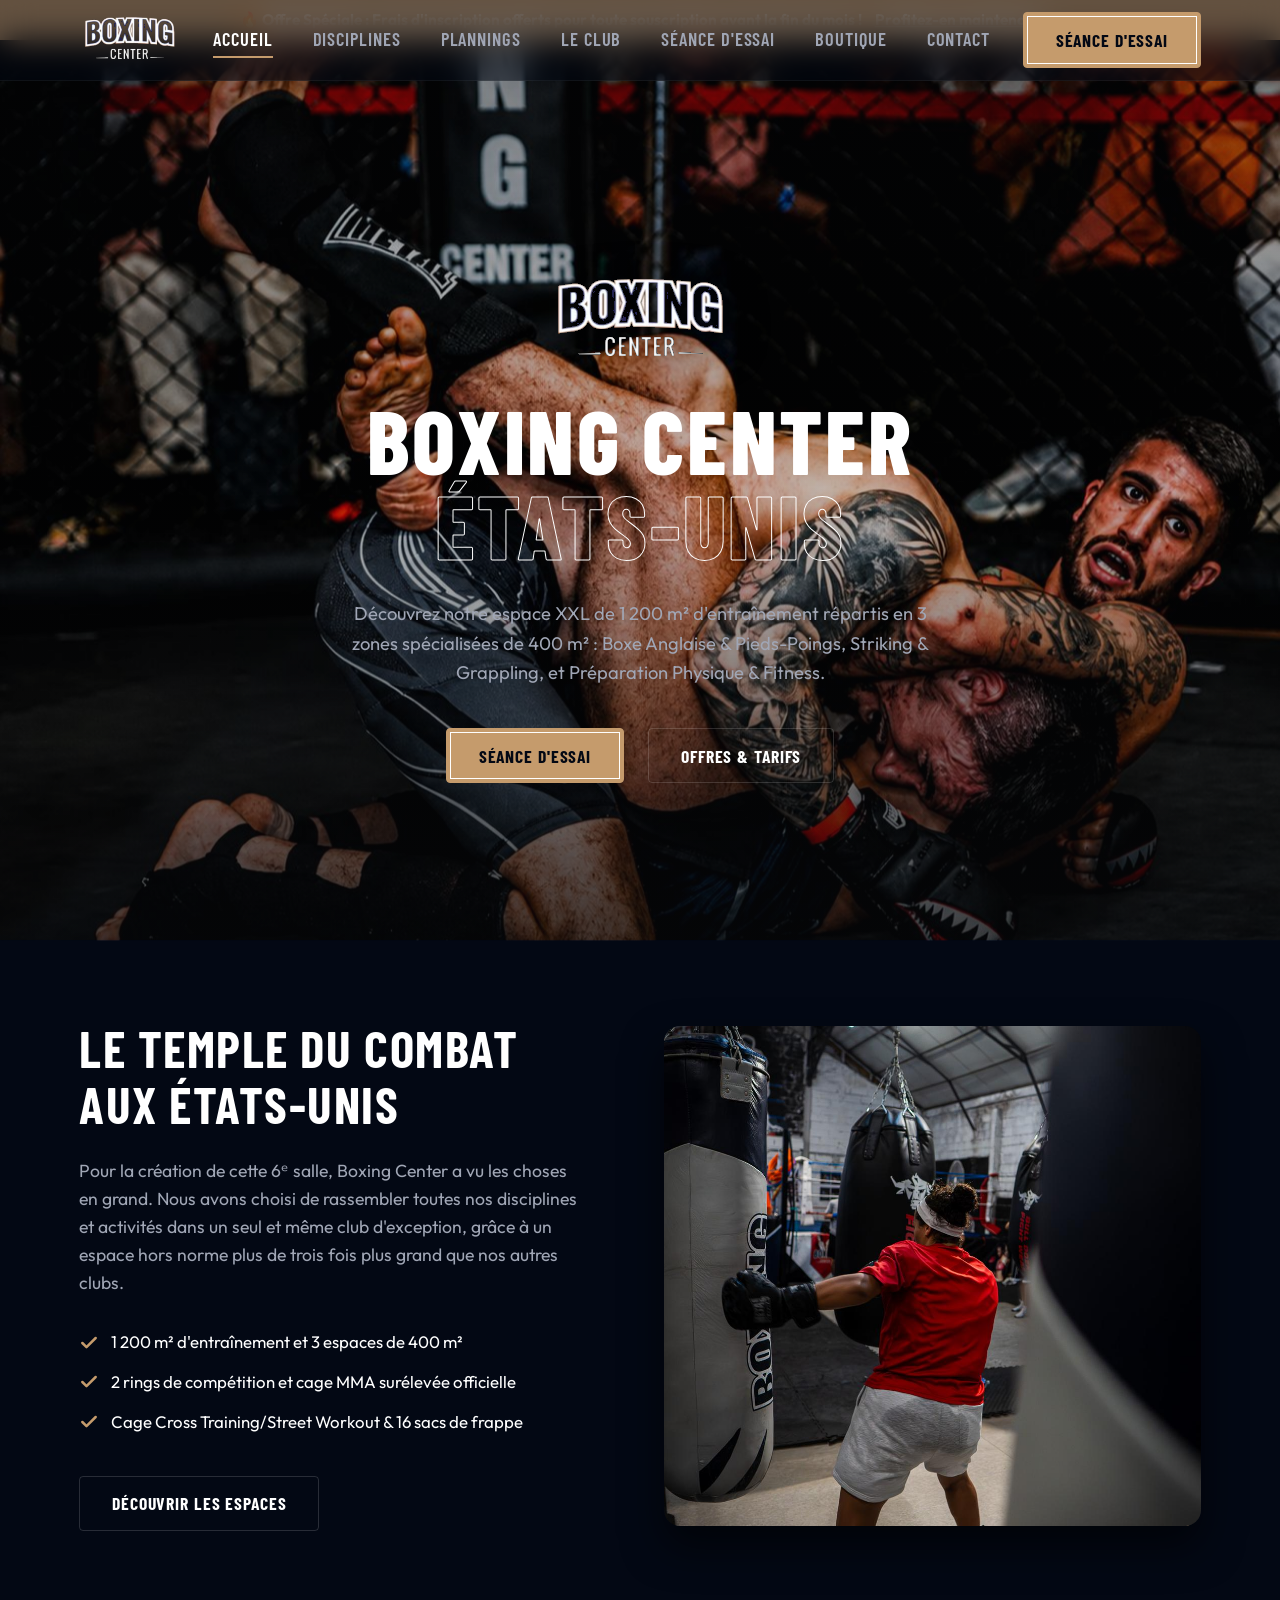
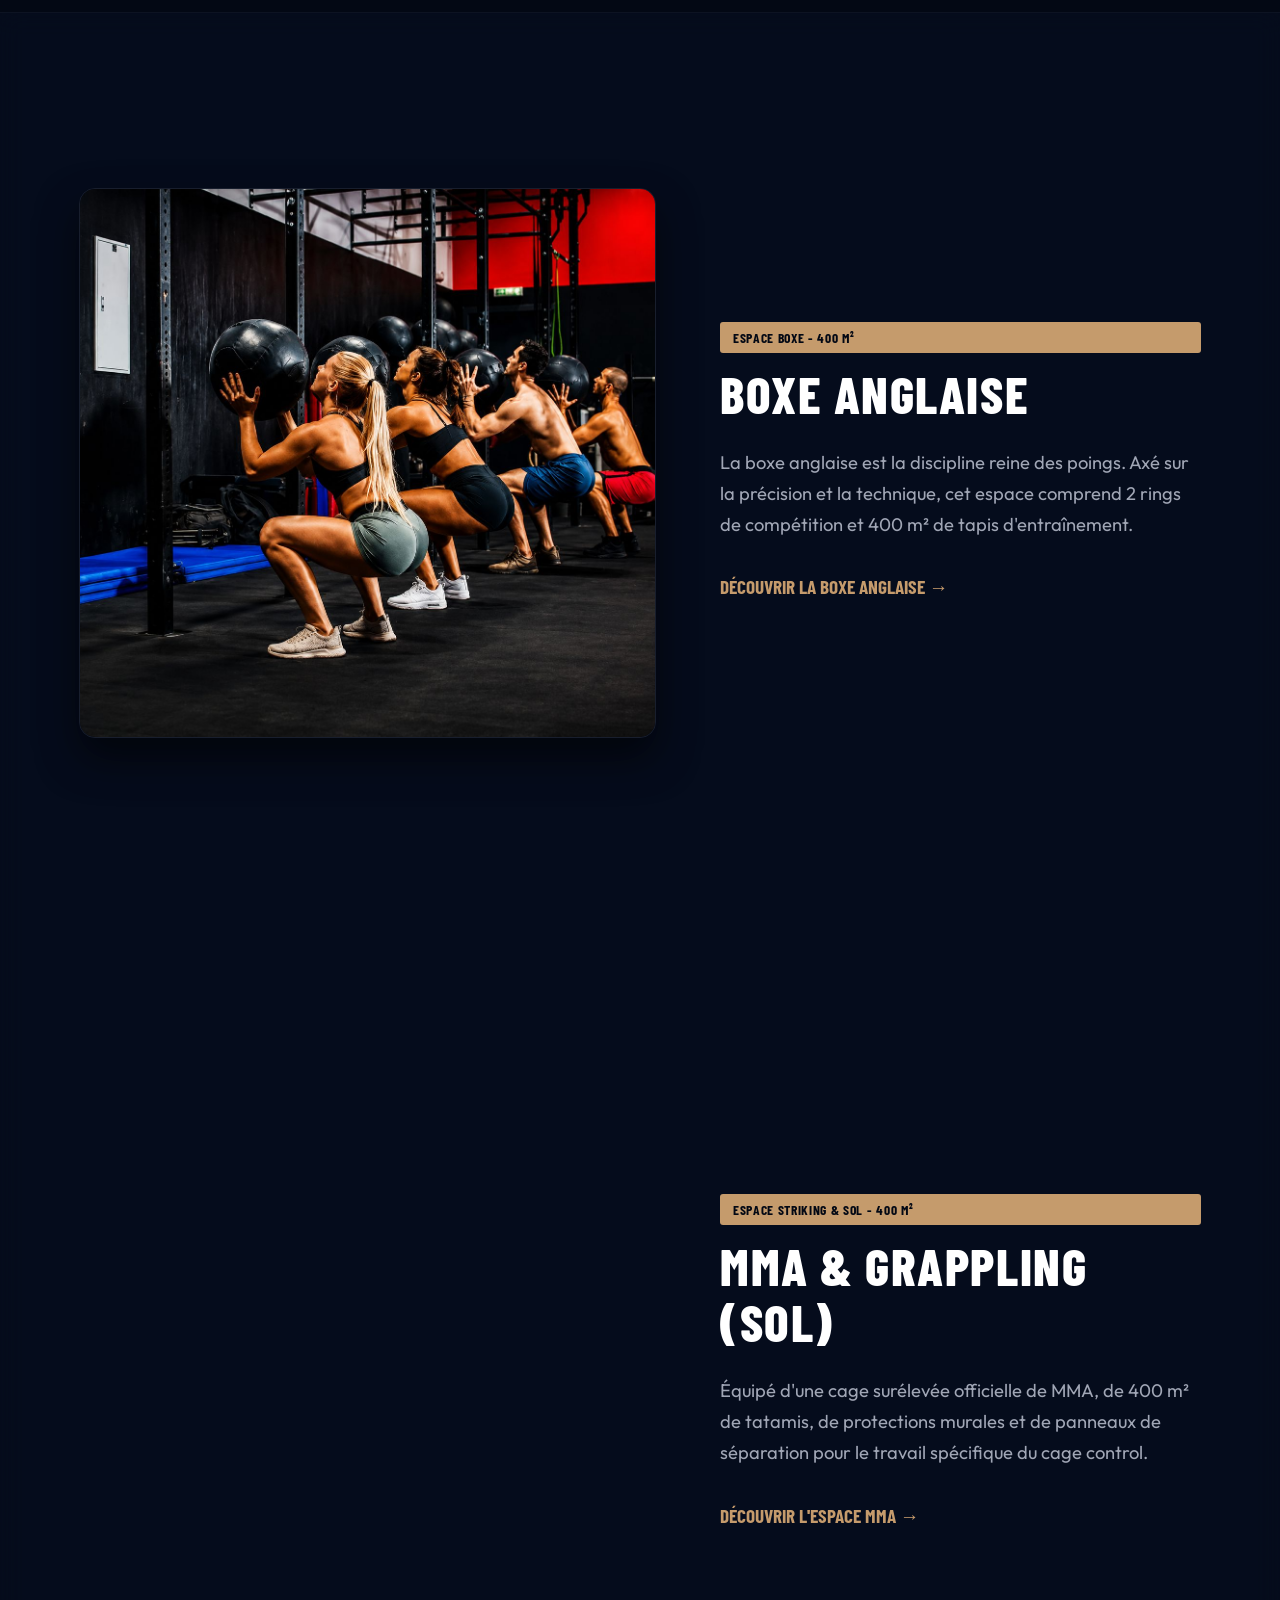
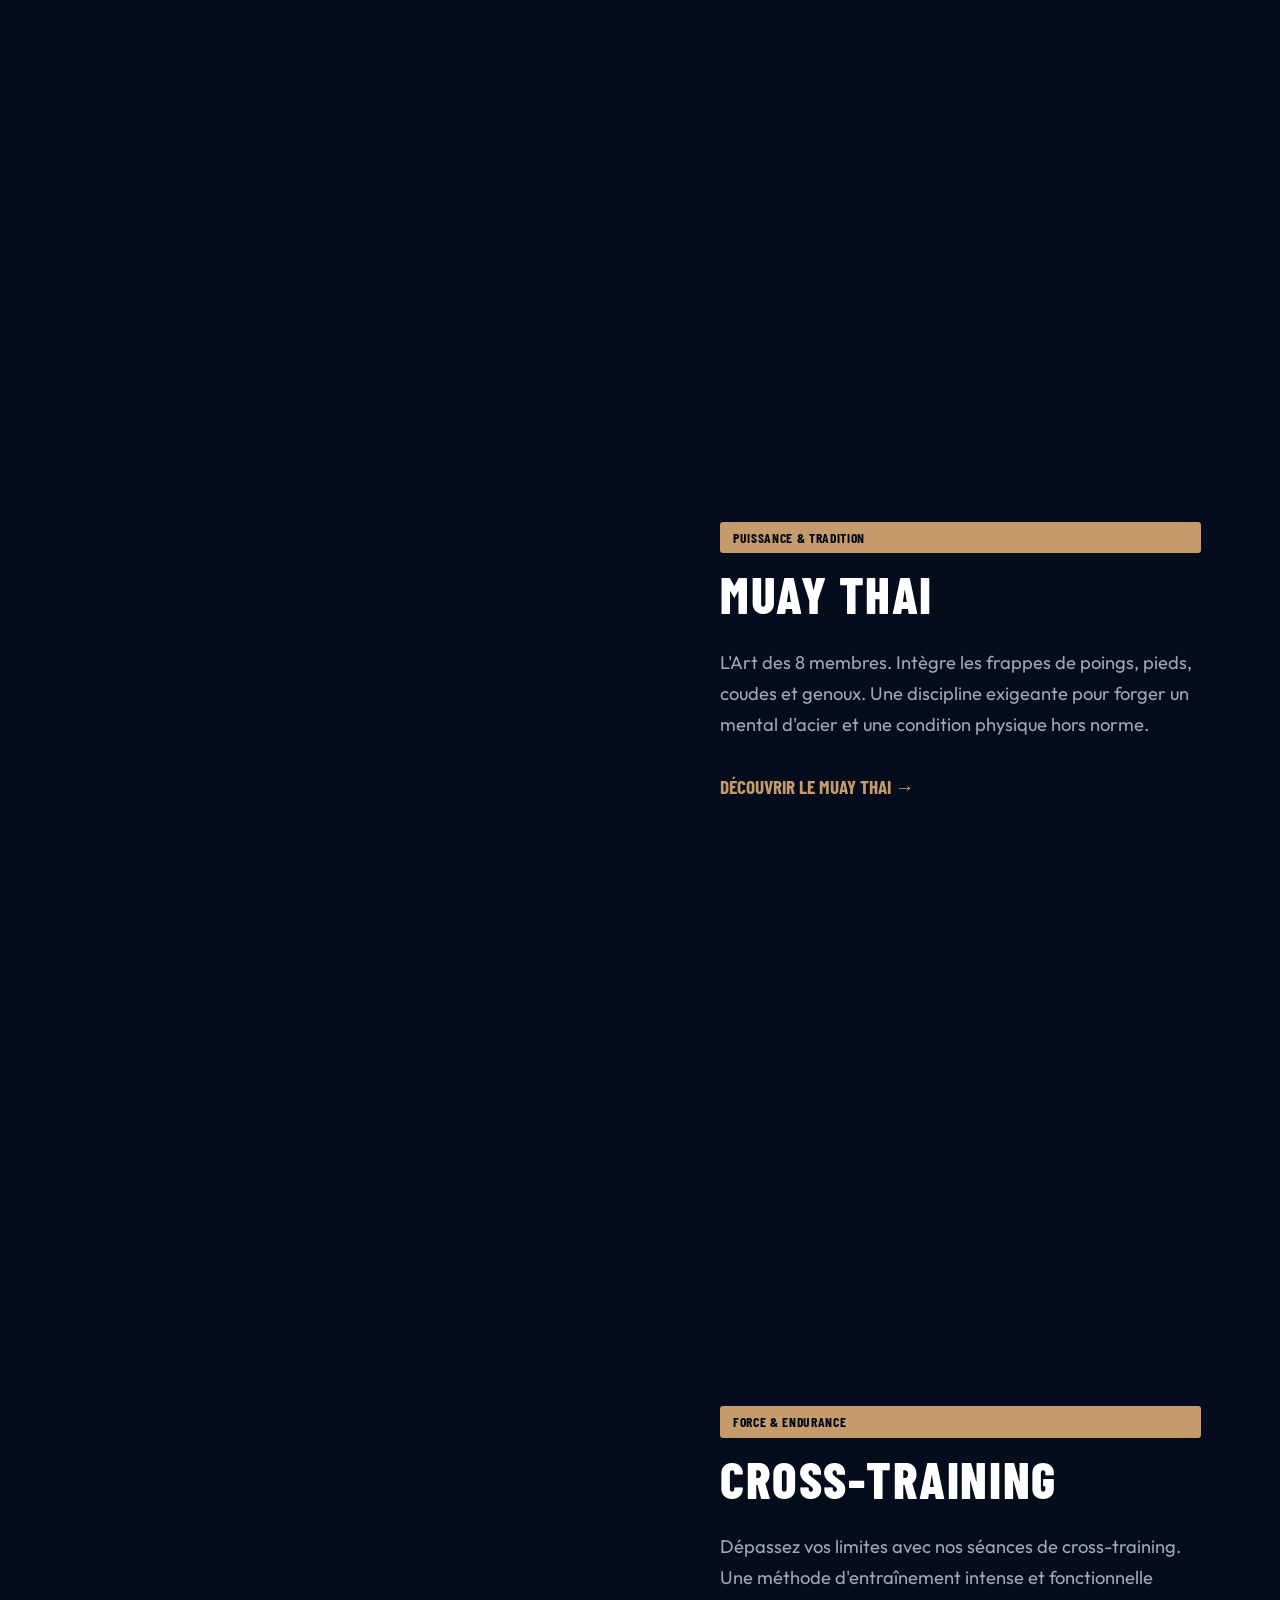
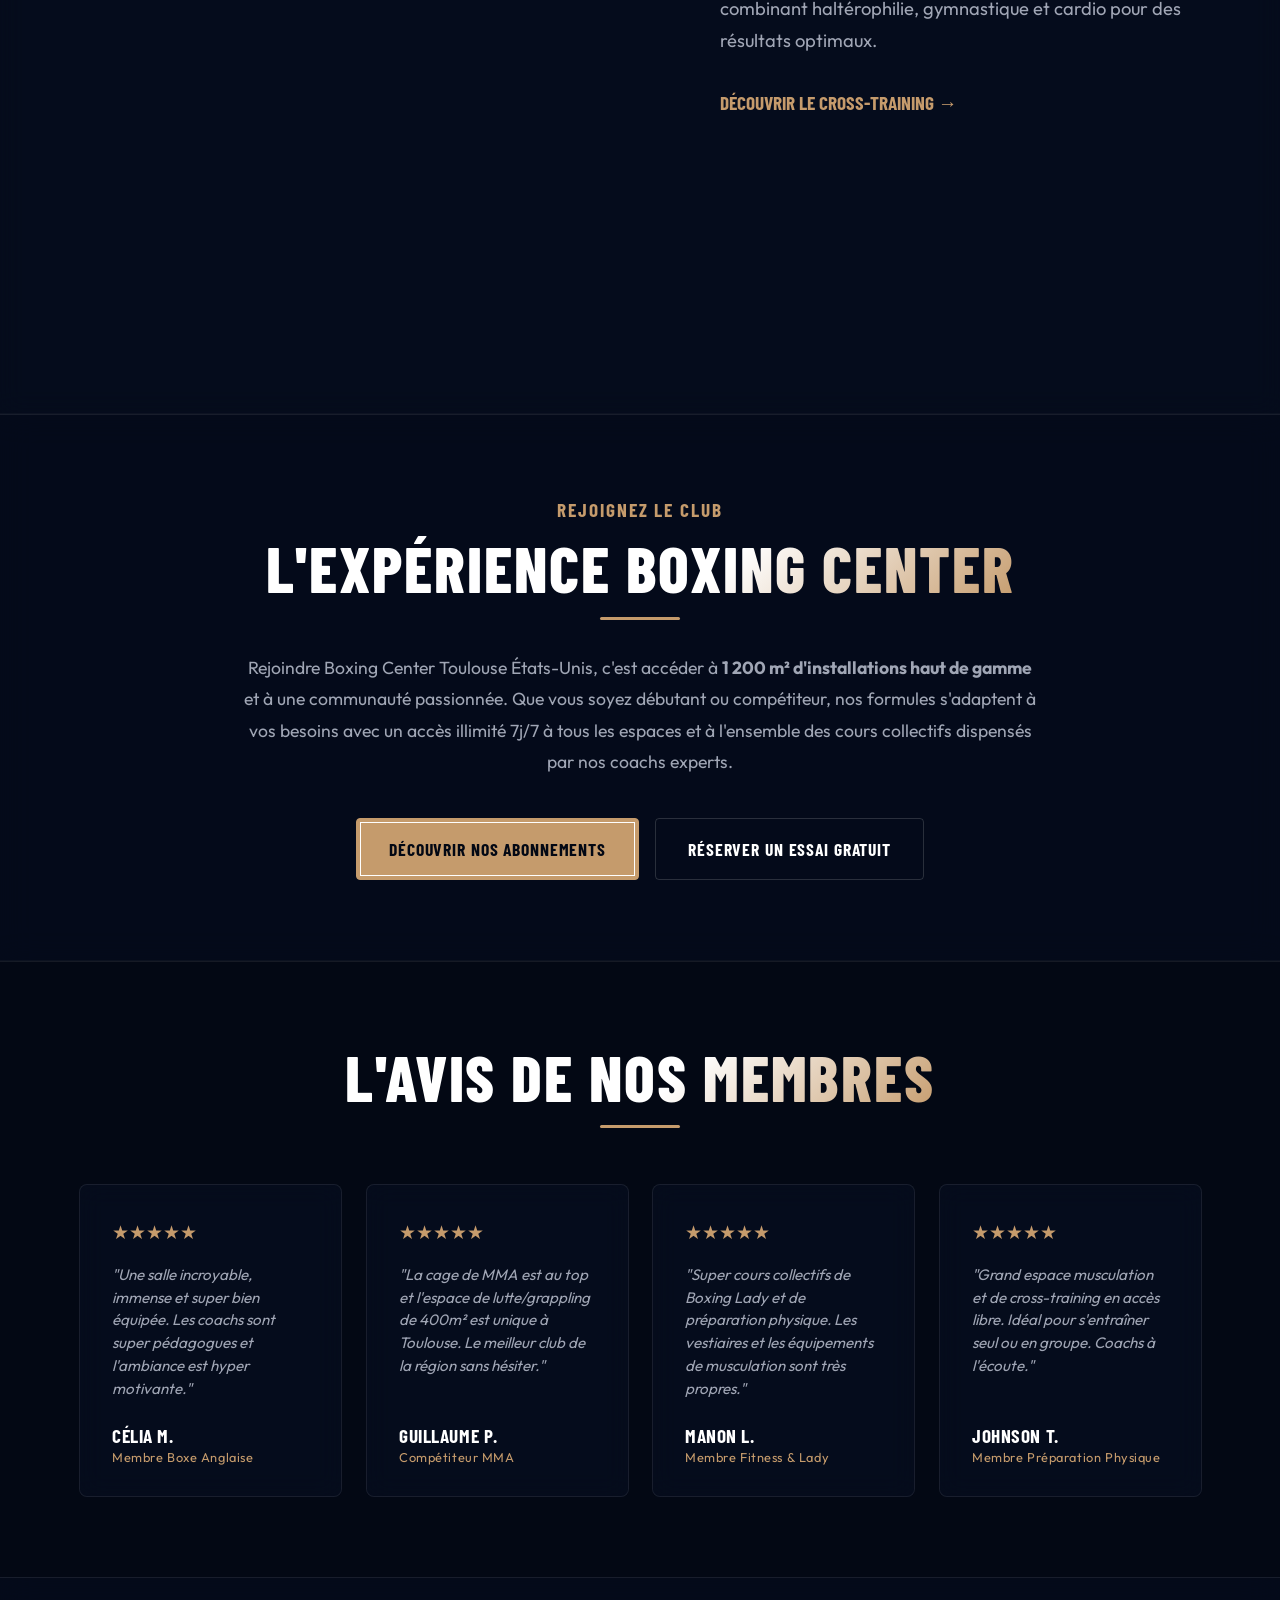
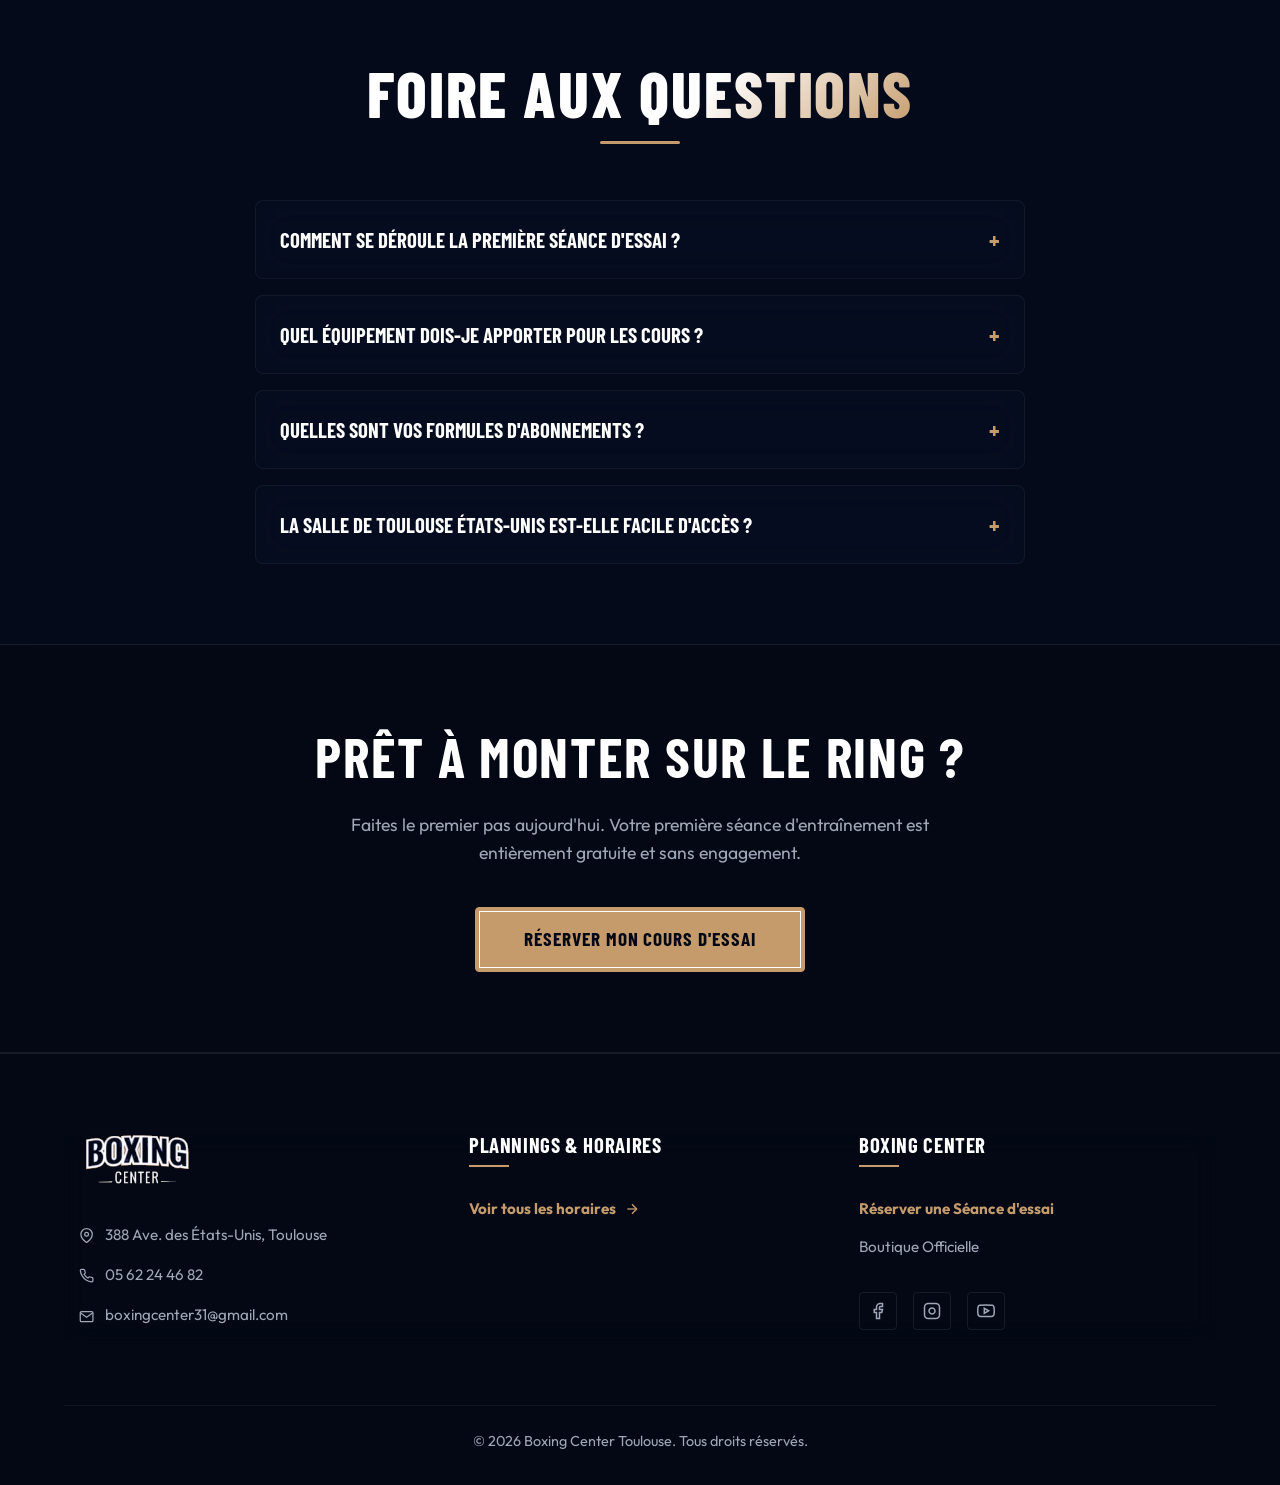
==== index.html @ 84c7f217 "27 add favicon" ====
<!DOCTYPE html>
<html lang="fr">
<head>
    <meta charset="UTF-8">
    <meta name="viewport" content="width=device-width, initial-scale=1.0">
    <meta name="description" content="Boxing Center - Club de boxe, MMA et fitness premium. Entraînez-vous avec des professionnels dans une ambiance unique.">
    <title>Boxing Center Toulouse États-Unis - Club de Boxe, MMA & Fitness Premium</title>
    <!-- Style CSS -->
    <link rel="stylesheet" href="css/style.css">
    <link rel="icon" type="image/png" href="logo/logo_transparent_v2.png">
</head>
<body>

    <!-- Promo Banner -->
    <div class="promo-banner" style="background-color: var(--bronze); color: var(--navy-dark); text-align: center; padding: 0.5rem; font-weight: 700; font-size: 0.95rem; z-index: 1000; position: relative;">
        🔥 Offre Spéciale : Frais d'inscription offerts pour toute souscription avant la fin du mois ! <a href="https://boutique.boxingcenter.fr/10-abonnements" target="_blank" style="color: var(--navy-dark); text-decoration: underline; margin-left: 10px;">Profitez-en maintenant</a>
    </div>

    <!-- Header / Navigation -->
    <header>
        <div class="container nav-wrapper">
            <a href="index.html" class="logo-link">
                <img src="logo/logo_transparent_v2.png" alt="Boxing Center Logo" class="header-logo">
            </a>
            
            <button class="hamburger" aria-label="Menu" aria-expanded="false">
                <span class="bar"></span>
                <span class="bar"></span>
                <span class="bar"></span>
            </button>
            
            <ul class="nav-menu">
                <li class="nav-item active"><a href="index.html" class="nav-link">Accueil</a></li>
                <li class="nav-item"><a href="disciplines.html" class="nav-link">Disciplines</a></li>
                <li class="nav-item"><a href="planning.html" class="nav-link">Plannings</a></li>
                <li class="nav-item"><a href="clubs.html" class="nav-link">Le Club</a></li>
                <li class="nav-item"><a href="https://boutique.boxingcenter.fr/abonnements/88-2352-seance-d-essai-activite-au-choix.html#/31-salle_principale_d_entrainement-toulouse_st_cyprien/36-choix_discipline-boxe_anglaise" target="_blank" class="nav-link">Séance d'essai</a></li>
                <li class="nav-item"><a href="https://boutique.boxingcenter.fr/" target="_blank" class="nav-link">Boutique</a></li>
                <li class="nav-item"><a href="contact.html" class="nav-link">Contact</a></li>
            </ul>
            
            <div class="nav-cta">
                <a href="https://boutique.boxingcenter.fr/abonnements/88-2352-seance-d-essai-activite-au-choix.html#/31-salle_principale_d_entrainement-toulouse_st_cyprien/36-choix_discipline-boxe_anglaise" target="_blank" class="btn btn-primary double-outline-element">Séance d'essai</a>
            </div>
        </div>
    </header>

    <!-- Hero Section -->
    <section class="hero" style="background-image: url('photo_salle/mma_cage.jpg'); background-size: cover; background-position: center;">
        <div class="hero-overlay"></div>
        <div class="container hero-content">
            <img src="logo/logo_transparent_v2.png" alt="Boxing Center Logo" class="hero-logo-img">

            <h1 class="hero-title">Boxing Center <span>États-Unis</span></h1>
            <p class="hero-desc">Découvrez notre espace XXL de 1 200 m² d'entraînement répartis en 3 zones spécialisées de 400 m² : Boxe Anglaise & Pieds-Poings, Striking & Grappling, et Préparation Physique & Fitness.</p>
            <div class="hero-btns">
                <a href="https://boutique.boxingcenter.fr/abonnements/88-2352-seance-d-essai-activite-au-choix.html#/31-salle_principale_d_entrainement-toulouse_st_cyprien/36-choix_discipline-boxe_anglaise" target="_blank" class="btn btn-primary double-outline-element">Séance d'essai</a>
                <a href="https://boutique.boxingcenter.fr/10-abonnements" target="_blank" class="btn btn-secondary">Offres & Tarifs</a>
            </div>
        </div>
    </section>

    <!-- Intro Section / L'Expérience -->
    <section class="section">
        <div class="container grid-2">
            <div class="feature-info">

                <h2 class="feature-title">Le temple du combat <br><span>aux États-Unis</span></h2>
                <p class="feature-desc">Pour la création de cette 6ᵉ salle, Boxing Center a vu les choses en grand. Nous avons choisi de rassembler toutes nos disciplines et activités dans un seul et même club d'exception, grâce à un espace hors norme plus de trois fois plus grand que nos autres clubs.</p>
                <ul class="feature-list">
                    <li class="feature-list-item">
                        <svg width="20" height="20" viewBox="0 0 24 24" fill="none" stroke="currentColor" stroke-width="3" stroke-linecap="round" stroke-linejoin="round"><polyline points="20 6 9 17 4 12"></polyline></svg>
                        <span>1 200 m² d'entraînement et 3 espaces de 400 m²</span>
                    </li>
                    <li class="feature-list-item">
                        <svg width="20" height="20" viewBox="0 0 24 24" fill="none" stroke="currentColor" stroke-width="3" stroke-linecap="round" stroke-linejoin="round"><polyline points="20 6 9 17 4 12"></polyline></svg>
                        <span>2 rings de compétition et cage MMA surélevée officielle</span>
                    </li>
                    <li class="feature-list-item">
                        <svg width="20" height="20" viewBox="0 0 24 24" fill="none" stroke="currentColor" stroke-width="3" stroke-linecap="round" stroke-linejoin="round"><polyline points="20 6 9 17 4 12"></polyline></svg>
                        <span>Cage Cross Training/Street Workout & 16 sacs de frappe</span>
                    </li>
                </ul>
                <a href="clubs.html" class="btn btn-secondary">Découvrir les espaces</a>
            </div>
            <div class="feature-img-wrapper">
                <img src="photo_salle/DSC00983.jpg" alt="Boxing Center Ring" class="feature-img">
            </div>
        </div>
    </section>

    <!-- Disciplines Sticky Scroll Section -->
    <section class="section section-bg-alt sticky-scroll-section">
        <div class="container sticky-scroll-container">
            
            <!-- Left Side: Sticky Media Column -->
            <div class="sticky-media-col">
                <div class="media-frame double-outline-element">
                    <img src="photo_salle/DSC01026 (1).jpg" alt="Boxe Anglaise" class="sticky-img active" id="img-boxe">
                    <img src="photo_salle/mma_cage.jpg" alt="MMA" class="sticky-img" id="img-mma">
                    <img src="photo_salle/taii.jpg" alt="Muay Thai" class="sticky-img" id="img-thai">
                    <img src="photo_salle/ChatGPT Image 20 juin 2026, 13_18_30.jpg" alt="Cardio Boxing et Sacs de frappe" class="sticky-img" id="img-cardio">
                </div>
            </div>

            <!-- Right Side: Scrolling Content Column -->
            <div class="scrolling-content-col">
                
                <!-- Slide 1: Boxe Anglaise -->
                <div class="content-slide" data-target="img-boxe" onclick="window.location.href='disciplines.html'">
                    <span class="img-card-badge">Espace Boxe - 400 m²</span>
                    <h3 class="slide-title">Boxe Anglaise</h3>
                    <p class="slide-desc">La boxe anglaise est la discipline reine des poings. Axé sur la précision et la technique, cet espace comprend 2 rings de compétition et 400 m² de tapis d'entraînement.</p>
                    <span class="slide-link">Découvrir la boxe anglaise →</span>
                </div>

                <!-- Slide 2: MMA & Travail au Sol -->
                <div class="content-slide" data-target="img-mma" onclick="window.location.href='disciplines.html'">
                    <span class="img-card-badge">Espace Striking & Sol - 400 m²</span>
                    <h3 class="slide-title">MMA & Grappling (Sol)</h3>
                    <p class="slide-desc">Équipé d'une cage surélevée officielle de MMA, de 400 m² de tatamis, de protections murales et de panneaux de séparation pour le travail spécifique du cage control.</p>
                    <span class="slide-link">Découvrir l'espace MMA →</span>
                </div>

                <!-- Slide 3: Muay Thai -->
                <div class="content-slide" data-target="img-thai" onclick="window.location.href='disciplines.html'">
                    <span class="img-card-badge">Puissance & Tradition</span>
                    <h3 class="slide-title">Muay Thai</h3>
                    <p class="slide-desc">L'Art des 8 membres. Intègre les frappes de poings, pieds, coudes et genoux. Une discipline exigeante pour forger un mental d'acier et une condition physique hors norme.</p>
                    <span class="slide-link">Découvrir le Muay Thai →</span>
                </div>

                <!-- Slide 4: Cross-Training -->
                <div class="content-slide" data-target="img-cardio" onclick="window.location.href='disciplines.html'">
                    <span class="img-card-badge">Force & Endurance</span>
                    <h3 class="slide-title">Cross-Training</h3>
                    <p class="slide-desc">Dépassez vos limites avec nos séances de cross-training. Une méthode d'entraînement intense et fonctionnelle combinant haltérophilie, gymnastique et cardio pour des résultats optimaux.</p>
                    <span class="slide-link">Découvrir le Cross-Training →</span>
                </div>

            </div>
        </div>
    </section>



    <!-- Découvrir nos offres -->
    <section class="section section-bg-alt" style="border-top: 1px solid var(--border-color);">
        <div class="container" style="text-align: center;">
            <div style="max-width: 800px; margin: 0 auto;">
                <span class="feature-tag">Rejoignez le club</span>
                <h2 class="section-title" style="margin-bottom: 2rem;">L'Expérience <span>Boxing Center</span></h2>
                <p style="color: var(--text-secondary); font-size: 1.1rem; line-height: 1.8; margin-bottom: 2.5rem;">
                    Rejoindre Boxing Center Toulouse États-Unis, c'est accéder à <strong>1 200 m² d'installations haut de gamme</strong> et à une communauté passionnée. Que vous soyez débutant ou compétiteur, nos formules s'adaptent à vos besoins avec un accès illimité 7j/7 à tous les espaces et à l'ensemble des cours collectifs dispensés par nos coachs experts.
                </p>
                <div style="display: flex; gap: 1rem; justify-content: center; flex-wrap: wrap;">
                    <a href="https://boutique.boxingcenter.fr/10-abonnements" target="_blank" class="btn btn-primary double-outline-element" style="font-size: 1.1rem; padding: 1rem 2rem;">Découvrir nos abonnements</a>
                    <a href="https://boutique.boxingcenter.fr/abonnements/88-2352-seance-d-essai-activite-au-choix.html#/31-salle_principale_d_entrainement-toulouse_st_cyprien/36-choix_discipline-boxe_anglaise" target="_blank" class="btn btn-secondary" style="font-size: 1.1rem; padding: 1rem 2rem;">Réserver un essai gratuit</a>
                </div>
            </div>
        </div>
    </section>

    <!-- Testimonials / Réassurance -->
    <section class="section" style="border-top: 1px solid var(--border-color);">
        <div class="container">
            <h2 class="section-title">L'avis de <span>nos membres</span></h2>
            <div class="grid-4">
                <div class="card testimonial-card" style="padding: 2rem; border-color: var(--border-color); display: flex; flex-direction: column; justify-content: space-between;">
                    <div>
                        <div style="color: var(--bronze); margin-bottom: 1rem; font-size: 1.2rem;">★★★★★</div>
                        <p style="font-style: italic; color: var(--text-secondary); margin-bottom: 1.5rem; font-size: 0.95rem; line-height: 1.5;">"Une salle incroyable, immense et super bien équipée. Les coachs sont super pédagogues et l'ambiance est hyper motivante."</p>
                    </div>
                    <h4 style="font-family: 'Barlow Condensed', sans-serif; font-size: 1.2rem; font-weight: 700; text-transform: uppercase; margin-bottom: 0;">Célia M. <span style="font-family: 'Outfit', sans-serif; font-size: 0.8rem; color: var(--bronze); display: block; font-weight: 400; text-transform: none; margin-top: 4px;">Membre Boxe Anglaise</span></h4>
                </div>
                <div class="card testimonial-card" style="padding: 2rem; border-color: var(--border-color); display: flex; flex-direction: column; justify-content: space-between;">
                    <div>
                        <div style="color: var(--bronze); margin-bottom: 1rem; font-size: 1.2rem;">★★★★★</div>
                        <p style="font-style: italic; color: var(--text-secondary); margin-bottom: 1.5rem; font-size: 0.95rem; line-height: 1.5;">"La cage de MMA est au top et l'espace de lutte/grappling de 400m² est unique à Toulouse. Le meilleur club de la région sans hésiter."</p>
                    </div>
                    <h4 style="font-family: 'Barlow Condensed', sans-serif; font-size: 1.2rem; font-weight: 700; text-transform: uppercase; margin-bottom: 0;">Guillaume P. <span style="font-family: 'Outfit', sans-serif; font-size: 0.8rem; color: var(--bronze); display: block; font-weight: 400; text-transform: none; margin-top: 4px;">Compétiteur MMA</span></h4>
                </div>
                <div class="card testimonial-card" style="padding: 2rem; border-color: var(--border-color); display: flex; flex-direction: column; justify-content: space-between;">
                    <div>
                        <div style="color: var(--bronze); margin-bottom: 1rem; font-size: 1.2rem;">★★★★★</div>
                        <p style="font-style: italic; color: var(--text-secondary); margin-bottom: 1.5rem; font-size: 0.95rem; line-height: 1.5;">"Super cours collectifs de Boxing Lady et de préparation physique. Les vestiaires et les équipements de musculation sont très propres."</p>
                    </div>
                    <h4 style="font-family: 'Barlow Condensed', sans-serif; font-size: 1.2rem; font-weight: 700; text-transform: uppercase; margin-bottom: 0;">Manon L. <span style="font-family: 'Outfit', sans-serif; font-size: 0.8rem; color: var(--bronze); display: block; font-weight: 400; text-transform: none; margin-top: 4px;">Membre Fitness & Lady</span></h4>
                </div>
                <div class="card testimonial-card" style="padding: 2rem; border-color: var(--border-color); display: flex; flex-direction: column; justify-content: space-between;">
                    <div>
                        <div style="color: var(--bronze); margin-bottom: 1rem; font-size: 1.2rem;">★★★★★</div>
                        <p style="font-style: italic; color: var(--text-secondary); margin-bottom: 1.5rem; font-size: 0.95rem; line-height: 1.5;">"Grand espace musculation et de cross-training en accès libre. Idéal pour s'entraîner seul ou en groupe. Coachs à l'écoute."</p>
                    </div>
                    <h4 style="font-family: 'Barlow Condensed', sans-serif; font-size: 1.2rem; font-weight: 700; text-transform: uppercase; margin-bottom: 0;">Johnson T. <span style="font-family: 'Outfit', sans-serif; font-size: 0.8rem; color: var(--bronze); display: block; font-weight: 400; text-transform: none; margin-top: 4px;">Membre Préparation Physique</span></h4>
                </div>
            </div>
        </div>
    </section>

    <!-- FAQ Section -->
    <section class="section section-bg-alt" style="border-top: 1px solid var(--border-color); border-bottom: 1px solid var(--border-color);">
        <div class="container" style="max-width: 800px;">
            <h2 class="section-title">Foire Aux <span>Questions</span></h2>
            
            <div class="faq-accordion">
                <div class="faq-item">
                    <button class="faq-question">Comment se déroule la première séance d'essai ? <span class="faq-icon">+</span></button>
                    <div class="faq-answer">
                        <p>Il vous suffit de réserver votre séance en ligne via notre formulaire ou par téléphone. Présentez-vous 15 minutes avant le début du cours avec une tenue de sport adaptée (t-shirt et short/legging), une bouteille d'eau et une serviette. Nous vous prêtons les gants et les protections pour votre premier essai !</p>
                    </div>
                </div>
                <div class="faq-item">
                    <button class="faq-question">Quel équipement dois-je apporter pour les cours ? <span class="faq-icon">+</span></button>
                    <div class="faq-answer">
                        <p>Pour la boxe anglaise et pieds-poings, une paire de gants de boxe, des bandes de protection et un protège-dents sont indispensables. Pour le MMA et le Grappling, un rashguard et un short de combat sont recommandés. Vous pouvez acheter tout votre équipement directement dans notre boutique officielle au club.</p>
                    </div>
                </div>
                <div class="faq-item">
                    <button class="faq-question">Quelles sont vos formules d'abonnements ? <span class="faq-icon">+</span></button>
                    <div class="faq-answer">
                        <p>Nous proposons plusieurs formules d'abonnements adaptées à vos besoins : des abonnements annuels avec engagement pour bénéficier du meilleur tarif mensuel, ainsi que des formules sans engagement pour un maximum de flexibilité. Des tarifs étudiants et des offres promotionnelles de rentrée sont également disponibles. Consultez notre page Tarifs pour plus de détails.</p>
                    </div>
                </div>
                <div class="faq-item">
                    <button class="faq-question">La salle de Toulouse États-Unis est-elle facile d'accès ? <span class="faq-icon">+</span></button>
                    <div class="faq-answer">
                        <p>Oui, notre salle est idéalement située au 388 Avenue des États-Unis, à proximité immédiate de la sortie de périphérique 33b "Lalande". Nous disposons d'un grand parking réservé aux membres pour vous garer facilement.</p>
                    </div>
                </div>
            </div>
        </div>
    </section>

    <!-- CTA Section -->
    <section class="section" style="text-align: center; border-bottom: 1px solid var(--border-color);">
        <div class="container">
            <h2 style="font-size: clamp(2rem, 5vw, 3.5rem); margin-bottom: 1.5rem;">Prêt à monter sur le ring ?</h2>
            <p style="max-width: 600px; margin: 0 auto 2.5rem; font-size: 1.1rem; color: var(--text-secondary);">Faites le premier pas aujourd'hui. Votre première séance d'entraînement est entièrement gratuite et sans engagement.</p>
            <a href="https://boutique.boxingcenter.fr/abonnements/88-2352-seance-d-essai-activite-au-choix.html#/31-salle_principale_d_entrainement-toulouse_st_cyprien/36-choix_discipline-boxe_anglaise" target="_blank" class="btn btn-primary double-outline-element" style="font-size: 1.2rem; padding: 1rem 3rem;">Réserver mon cours d'essai</a>
        </div>
    </section>

    <!-- Footer -->
    <footer>
        <div class="container footer-grid" style="grid-template-columns: repeat(auto-fit, minmax(250px, 1fr)); gap: 3rem;">
            <!-- Colonne 1 : Logo & Infos -->
            <div class="footer-about">
                <img src="logo/logo_transparent_v2.png" alt="Boxing Center" class="footer-logo-img" style="margin-bottom: 1.5rem;">
                <ul class="footer-links" style="font-size: 0.95rem; color: var(--text-secondary); line-height: 1.8;">
                    <li><svg width="1em" height="1em" viewBox="0 0 24 24" fill="none" stroke="currentColor" stroke-width="2" style="vertical-align: middle; margin-right: 8px;"><path d="M21 10c0 7-9 13-9 13s-9-6-9-13a9 9 0 0 1 18 0z"></path><circle cx="12" cy="10" r="3"></circle></svg> 388 Ave. des États-Unis, Toulouse</li>
                    <li><svg width="1em" height="1em" viewBox="0 0 24 24" fill="none" stroke="currentColor" stroke-width="2" style="vertical-align: middle; margin-right: 8px;"><path d="M22 16.92v3a2 2 0 0 1-2.18 2 19.79 19.79 0 0 1-8.63-3.07 19.5 19.5 0 0 1-6-6 19.79 19.79 0 0 1-3.07-8.67A2 2 0 0 1 4.11 2h3a2 2 0 0 1 2 1.72 12.84 12.84 0 0 0 .7 2.81 2 2 0 0 1-.45 2.11L8.09 9.91a16 16 0 0 0 6 6l1.27-1.27a2 2 0 0 1 2.11-.45 12.84 12.84 0 0 0 2.81.7A2 2 0 0 1 22 16.92z"></path></svg> <a href="tel:0562244682" style="text-decoration:none; color:inherit;">05 62 24 46 82</a></li>
                    <li><svg width="1em" height="1em" viewBox="0 0 24 24" fill="none" stroke="currentColor" stroke-width="2" style="vertical-align: middle; margin-right: 8px;"><path d="M4 4h16c1.1 0 2 .9 2 2v12c0 1.1-.9 2-2 2H4c-1.1 0-2-.9-2-2V6c0-1.1.9-2 2-2z"></path><polyline points="22,6 12,13 2,6"></polyline></svg> <a href="mailto:boxingcenter31@gmail.com" style="text-decoration:none; color:inherit;">boxingcenter31@gmail.com</a></li>
                </ul>
            </div>
            
            <!-- Colonne 2 : Horaires -->
            <div>
                <h3 class="footer-title">Plannings & Horaires</h3>
                <ul class="footer-links">
                    <li><a href="planning.html" style="color: var(--bronze); font-weight: bold; display: inline-flex; align-items: center; gap: 0.5rem; text-decoration: none;">Voir tous les horaires <svg width="16" height="16" viewBox="0 0 24 24" fill="none" stroke="currentColor" stroke-width="2"><line x1="5" y1="12" x2="19" y2="12"></line><polyline points="12 5 19 12 12 19"></polyline></svg></a></li>
                </ul>
            </div>

            <!-- Colonne 3 : Liens Essentiels & Réseaux -->
            <div>
                <h3 class="footer-title">Boxing Center</h3>
                <ul class="footer-links" style="margin-bottom: 2rem;">
                    <li><a href="https://boutique.boxingcenter.fr/abonnements/88-2352-seance-d-essai-activite-au-choix.html" target="_blank" style="color: var(--bronze); font-weight:700;">Réserver une Séance d'essai</a></li>
                    <li><a href="https://boutique.boxingcenter.fr/" target="_blank">Boutique Officielle</a></li>
                </ul>
                <div class="social-links">
                    <a href="#" class="social-link" aria-label="Facebook">
                        <svg width="18" height="18" viewBox="0 0 24 24" fill="none" stroke="currentColor" stroke-width="2"><path d="M18 2h-3a5 5 0 0 0-5 5v3H7v4h3v8h4v-8h3l1-4h-4V7a1 1 0 0 1 1-1h3z"></path></svg>
                    </a>
                    <a href="#" class="social-link" aria-label="Instagram">
                        <svg width="18" height="18" viewBox="0 0 24 24" fill="none" stroke="currentColor" stroke-width="2"><rect x="2" y="2" width="20" height="20" rx="5" ry="5"></rect><path d="M16 11.37A4 4 0 1 1 12.63 8 4 4 0 0 1 16 11.37z"></path><line x1="17.5" y1="6.5" x2="17.51" y2="6.5"></line></svg>
                    </a>
                    <a href="#" class="social-link" aria-label="YouTube">
                        <svg width="18" height="18" viewBox="0 0 24 24" fill="none" stroke="currentColor" stroke-width="2"><path d="M22.54 6.42a2.78 2.78 0 0 0-1.94-2C18.88 4 12 4 12 4s-6.88 0-8.6.46a2.78 2.78 0 0 0-1.94 2A29 29 0 0 0 1 11.75a29 29 0 0 0 .46 5.33A2.78 2.78 0 0 0 3.4 19c1.72.46 8.6.46 8.6.46s6.88 0 8.6-.46a2.78 2.78 0 0 0 1.94-2 29 29 0 0 0 .46-5.25 29 29 0 0 0-.46-5.33z"></path><polygon points="9.75 15.02 15.5 11.75 9.75 8.48 9.75 15.02"></polygon></svg>
                    </a>
                </div>
            </div>
        </div>

        <div class="container footer-bottom" style="justify-content: center; border-top: 1px solid rgba(255,255,255,0.05); padding-top: 1.5rem;">
            <p>&copy; 2026 Boxing Center Toulouse. Tous droits réservés.</p>
        </div>
    </footer>

    <!-- Scripts -->
    <script src="js/main.js"></script>
</body>
</html>
---- css/style.css ----
@import url('https://fonts.googleapis.com/css2?family=Barlow+Condensed:ital,wght@0,400;0,600;0,700;0,800;1,700&family=Outfit:wght@300;400;500;600;700&display=swap');

:root {
    /* Color Palette */
    --bg-primary: #030814;
    --bg-secondary: rgba(8, 17, 36, 0.5);
    --bg-tertiary: rgba(14, 26, 53, 0.6);
    --navy: #101c36;
    --navy-light: #192a4f;
    --navy-glow: rgba(16, 28, 54, 0.6);
    --bronze: #c59b6c;
    --bronze-dark: #9c754a;
    --bronze-light: #e3bd92;
    --bronze-glow: rgba(197, 155, 108, 0.2);
    --white: #ffffff;
    --text-primary: #ffffff;
    --text-secondary: #a0a6b5;
    --text-muted: #676c7a;
    
    /* Layout Details */
    --border-color: rgba(255, 255, 255, 0.08);
    --border-glow: 0 0 15px rgba(16, 28, 54, 0.5);
    --transition-smooth: all 0.3s cubic-bezier(0.25, 0.8, 0.25, 1);
    --transition-slow: all 0.5s cubic-bezier(0.25, 0.8, 0.25, 1);
    --border-radius-sm: 4px;
    --border-radius-md: 8px;
    --border-radius-lg: 16px;
    
    /* Container Width */
    --container-max: 1200px;
}

/* Reset */
*, *::before, *::after {
    box-sizing: border-box;
    margin: 0;
    padding: 0;
}

html {
    scroll-behavior: smooth;
    font-size: 16px;
}

body {
    background-color: var(--bg-primary);
    background-image: 
        radial-gradient(circle at 15% 50%, rgba(16, 28, 54, 0.5), transparent 60%),
        radial-gradient(circle at 85% 30%, rgba(197, 155, 108, 0.03), transparent 50%),
        url("data:image/svg+xml,%3Csvg viewBox='0 0 200 200' xmlns='http://www.w3.org/2000/svg'%3E%3Cfilter id='noiseFilter'%3E%3CfeTurbulence type='fractalNoise' baseFrequency='0.85' numOctaves='3' stitchTiles='stitch'/%3E%3C/filter%3E%3Crect width='100%25' height='100%25' filter='url(%23noiseFilter)' opacity='0.04'/%3E%3C/svg%3E");
    background-attachment: fixed;
    color: var(--text-primary);
    font-family: 'Outfit', sans-serif;
    line-height: 1.6;
    overflow-x: hidden;
}

/* Effet étoiles / Star grain effect */
@keyframes moveStars {
    from { background-position: 0 0; }
    to { background-position: 600px 600px; }
}

body::before {
    content: '';
    position: fixed;
    top: 0; left: 0; width: 100vw; height: 100vh;
    pointer-events: none;
    z-index: -1;
    background-image: 
        radial-gradient(1.5px 1.5px at 10% 20%, rgba(255, 255, 255, 0.6) 100%, transparent),
        radial-gradient(2px 2px at 30% 60%, rgba(255, 255, 255, 0.4) 100%, transparent),
        radial-gradient(1px 1px at 80% 30%, rgba(255, 255, 255, 0.8) 100%, transparent),
        radial-gradient(2.5px 2.5px at 50% 80%, rgba(255, 255, 255, 0.3) 100%, transparent),
        radial-gradient(1px 1px at 90% 90%, rgba(255, 255, 255, 0.5) 100%, transparent),
        radial-gradient(1.5px 1.5px at 20% 90%, rgba(255, 255, 255, 0.4) 100%, transparent),
        radial-gradient(2px 2px at 70% 10%, rgba(255, 255, 255, 0.7) 100%, transparent);
    background-size: 200px 200px;
    opacity: 0.8;
    animation: moveStars 120s linear infinite;
}

/* Typography */
h1, h2, h3, h4, h5, h6 {
    font-family: 'Barlow Condensed', sans-serif;
    font-weight: 700;
    text-transform: uppercase;
    letter-spacing: 0.03em;
    line-height: 1.1;
    color: var(--white);
}

a {
    color: inherit;
    text-decoration: none;
    transition: var(--transition-smooth);
}

p {
    color: var(--text-secondary);
}

/* Layout Utilities */
.container {
    width: 90%;
    max-width: var(--container-max);
    margin: 0 auto;
    padding: 0 15px;
}

.section {
    padding: 5rem 0;
    position: relative;
}

.section-bg-alt {
    background: rgba(8, 17, 36, 0.4);
    backdrop-filter: blur(16px);
    -webkit-backdrop-filter: blur(16px);
    border-top: 1px solid rgba(255, 255, 255, 0.03);
    border-bottom: 1px solid rgba(255, 255, 255, 0.03);
}

.section-title {
    text-align: center;
    font-size: clamp(2.5rem, 5vw, 4.5rem);
    font-weight: 800;
    margin-bottom: 3.5rem;
    position: relative;
}

.section-title span {
    color: var(--bronze);
    background: linear-gradient(135deg, var(--white) 30%, var(--bronze) 100%);
    -webkit-background-clip: text;
    -webkit-text-fill-color: transparent;
}

.section-title::after {
    content: '';
    display: block;
    width: 80px;
    height: 3px;
    background: var(--bronze);
    margin: 0.8rem auto 0;
    border-radius: 2px;
}

/* Double outline accent class inspired by the logo */
.double-outline-element {
    border: 1px solid var(--bronze);
    outline: 1px solid var(--white);
    outline-offset: -5px;
}

/* Buttons */
.btn {
    font-family: 'Barlow Condensed', sans-serif;
    font-weight: 700;
    font-size: 1.1rem;
    text-transform: uppercase;
    letter-spacing: 0.05em;
    padding: 0.8rem 2rem;
    border-radius: var(--border-radius-sm);
    display: inline-flex;
    align-items: center;
    justify-content: center;
    gap: 10px;
    cursor: pointer;
    transition: var(--transition-smooth);
    border: none;
    position: relative;
    overflow: hidden;
}

.btn-primary {
    background-color: var(--bronze);
    color: var(--bg-primary);
    border: 1px solid var(--bronze);
}

.btn-primary::before {
    content: '';
    position: absolute;
    top: 0;
    left: -100%;
    width: 100%;
    height: 100%;
    background: linear-gradient(90deg, transparent, rgba(255, 255, 255, 0.2), transparent);
    transition: var(--transition-slow);
}

.btn-primary:hover::before {
    left: 100%;
}

.btn-primary:hover {
    background-color: transparent;
    color: var(--bronze);
    box-shadow: 0 0 15px var(--bronze-glow);
}

.btn-secondary {
    background-color: transparent;
    color: var(--white);
    border: 1px solid rgba(255, 255, 255, 0.15);
}

.btn-secondary:hover {
    border-color: var(--bronze);
    color: var(--bronze);
    box-shadow: var(--border-glow);
}

.btn-navy {
    background-color: var(--navy);
    color: var(--white);
    border: 1px solid var(--navy-light);
}

.btn-navy:hover {
    background-color: var(--navy-light);
    box-shadow: 0 0 15px var(--navy-glow);
}

/* Header & Navigation */
header {
    position: fixed;
    top: 0;
    left: 0;
    width: 100%;
    z-index: 1000;
    background-color: rgba(3, 8, 20, 0.5);
    backdrop-filter: blur(16px);
    -webkit-backdrop-filter: blur(16px);
    border-bottom: 1px solid rgba(255, 255, 255, 0.05);
    transition: var(--transition-smooth);
}

header.scrolled {
    padding: 0.5rem 0;
    background-color: rgba(3, 8, 20, 0.85);
    border-bottom: 1px solid rgba(255, 255, 255, 0.1);
    box-shadow: 0 5px 20px rgba(0, 0, 0, 0.5);
}

.nav-wrapper {
    display: flex;
    justify-content: space-between;
    align-items: center;
    height: 80px;
    transition: var(--transition-smooth);
}

header.scrolled .nav-wrapper {
    height: 65px;
}

.logo-link {
    display: flex;
    align-items: center;
}

.header-logo {
    height: 48px;
    width: auto;
    transition: var(--transition-smooth);
}

header.scrolled .header-logo {
    height: 40px;
}

.nav-menu {
    display: flex;
    align-items: center;
    list-style: none;
    gap: 2.5rem;
}

.nav-item a {
    font-family: 'Barlow Condensed', sans-serif;
    font-weight: 600;
    font-size: 1.15rem;
    text-transform: uppercase;
    letter-spacing: 0.05em;
    color: var(--text-secondary);
    position: relative;
    padding: 0.5rem 0;
}

.nav-item a::after {
    content: '';
    position: absolute;
    bottom: 0;
    left: 0;
    width: 0;
    height: 2px;
    background-color: var(--bronze);
    transition: var(--transition-smooth);
}

.nav-item a:hover,
.nav-item.active a {
    color: var(--white);
}

.nav-item.active a::after,
.nav-item a:hover::after {
    width: 100%;
}

.nav-cta {
    display: flex;
    align-items: center;
}

/* Hamburger Menu */
.hamburger {
    display: none;
    cursor: pointer;
    background: transparent;
    border: none;
    z-index: 1100;
}

.bar {
    display: block;
    width: 25px;
    height: 3px;
    margin: 5px auto;
    transition: var(--transition-smooth);
    background-color: var(--white);
}

/* Hero Section */
.hero {
    min-height: 100vh;
    display: flex;
    align-items: center;
    position: relative;
    padding-top: 80px;
    background: radial-gradient(circle at center, var(--navy-light) 0%, var(--bg-primary) 70%);
    overflow: hidden;
}

.hero-overlay {
    position: absolute;
    top: 0;
    left: 0;
    width: 100%;
    height: 100%;
    background: linear-gradient(to bottom, rgba(6, 7, 9, 0.45) 0%, rgba(6, 7, 9, 0.25) 50%, rgba(6, 7, 9, 0.75) 100%);
    z-index: 1;
}

.hero-content {
    position: relative;
    z-index: 2;
    max-width: 800px;
    margin: 0 auto;
    text-align: center;
    display: flex;
    flex-direction: column;
    align-items: center;
}

.hero-logo-img {
    max-width: 320px;
    height: auto;
    margin-bottom: 2rem;
    filter: drop-shadow(0 10px 20px rgba(0, 0, 0, 0.5));
    animation: pulse 4s infinite ease-in-out;
}

.hero-tagline {
    font-size: 1.5rem;
    color: var(--bronze);
    letter-spacing: 0.15em;
    font-weight: 500;
    margin-bottom: 1.5rem;
    text-transform: uppercase;
    font-family: 'Barlow Condensed', sans-serif;
}

.hero-title {
    font-size: clamp(3rem, 7vw, 6rem);
    font-weight: 800;
    line-height: 0.95;
    margin-bottom: 2rem;
    text-transform: uppercase;
}

.hero-title span {
    display: block;
    color: transparent;
    -webkit-text-stroke: 1px var(--white);
}

.hero-desc {
    font-size: 1.15rem;
    color: var(--text-secondary);
    max-width: 600px;
    margin-bottom: 2.5rem;
}

.hero-btns {
    display: flex;
    gap: 1.5rem;
    justify-content: center;
}

/* Cards & Grids */
.grid-2 {
    display: grid;
    grid-template-columns: repeat(2, 1fr);
    gap: 3rem;
    align-items: center;
}

.grid-3 {
    display: grid;
    grid-template-columns: repeat(3, 1fr);
    gap: 2rem;
}

.grid-4 {
    display: grid;
    grid-template-columns: repeat(4, 1fr);
    gap: 1.5rem;
}

/* Sticky Scroll Section */
.sticky-scroll-section {
    padding: 0;
    position: relative;
    background-color: var(--bg-secondary);
}

.sticky-scroll-container {
    display: flex;
    gap: 4rem;
    position: relative;
}

/* Left Column: Pinned */
.sticky-media-col {
    flex: 1.2;
    height: 100vh;
    position: sticky;
    top: 0;
    display: flex;
    align-items: center;
    justify-content: center;
    z-index: 5;
}

.media-frame {
    width: 100%;
    height: 550px;
    border-radius: var(--border-radius-lg);
    overflow: hidden;
    position: relative;
    border: 1px solid var(--border-color);
    box-shadow: 0 20px 40px rgba(0, 0, 0, 0.6);
}

.sticky-img {
    position: absolute;
    top: 0;
    left: 0;
    width: 100%;
    height: 100%;
    object-fit: cover;
    opacity: 0;
    transform: scale(1.05);
    transition: opacity 0.8s cubic-bezier(0.25, 0.8, 0.25, 1), transform 0.8s cubic-bezier(0.25, 0.8, 0.25, 1);
    z-index: 1;
}

.sticky-img.active {
    opacity: 1;
    transform: scale(1);
    z-index: 2;
}

/* Right Column: Scrolls */
.scrolling-content-col {
    flex: 1;
    display: flex;
    flex-direction: column;
    z-index: 6;
}

.content-slide {
    min-height: 100vh;
    display: flex;
    flex-direction: column;
    justify-content: center;
    padding: 4rem 0;
    cursor: pointer;
    transition: var(--transition-smooth);
}

.slide-title {
    font-size: 3.2rem;
    margin-bottom: 1.5rem;
    font-weight: 800;
}

.slide-desc {
    font-size: 1.15rem;
    color: var(--text-secondary);
    line-height: 1.7;
    margin-bottom: 2rem;
}

.slide-link {
    font-family: 'Barlow Condensed', sans-serif;
    font-size: 1.2rem;
    font-weight: 700;
    text-transform: uppercase;
    color: var(--bronze);
    display: inline-flex;
    align-items: center;
    gap: 8px;
    transition: var(--transition-smooth);
}

.slide-link:hover {
    color: var(--white);
    transform: translateX(5px);
}

.card {
    background-color: var(--bg-secondary);
    border: 1px solid var(--border-color);
    border-radius: var(--border-radius-md);
    padding: 2.5rem 2rem;
    transition: var(--transition-smooth);
    position: relative;
    overflow: hidden;
}

.card::before {
    content: '';
    position: absolute;
    top: 0;
    left: 0;
    width: 100%;
    height: 4px;
    background: linear-gradient(90deg, var(--navy), var(--bronze));
    opacity: 0;
    transition: var(--transition-smooth);
}

.card:hover::before {
    opacity: 1;
}

.card:hover {
    transform: translateY(-8px);
    border-color: rgba(197, 155, 108, 0.4);
    box-shadow: 0 10px 30px rgba(0, 0, 0, 0.4), var(--border-glow);
}

/* Image Cards (Disciplines/Clubs) */
.img-card {
    position: relative;
    border-radius: var(--border-radius-md);
    overflow: hidden;
    height: 450px;
    border: 1px solid var(--border-color);
    transition: var(--transition-smooth);
    cursor: pointer;
}

.img-card-img {
    width: 100%;
    height: 100%;
    object-fit: cover;
    transition: var(--transition-slow);
}

.img-card-overlay {
    position: absolute;
    top: 0;
    left: 0;
    width: 100%;
    height: 100%;
    background: linear-gradient(to top, var(--bg-primary) 10%, rgba(16, 28, 54, 0.4) 60%, transparent 100%);
    z-index: 1;
}

.img-card-content {
    position: absolute;
    bottom: 0;
    left: 0;
    width: 100%;
    padding: 2rem;
    z-index: 2;
    transition: var(--transition-smooth);
}

.img-card-badge {
    display: inline-block;
    background-color: var(--bronze);
    color: var(--bg-primary);
    font-family: 'Barlow Condensed', sans-serif;
    font-weight: 700;
    font-size: 0.85rem;
    text-transform: uppercase;
    padding: 0.3rem 0.8rem;
    border-radius: 3px;
    margin-bottom: 0.8rem;
    letter-spacing: 0.05em;
}

.img-card-title {
    font-size: 2rem;
    margin-bottom: 0.5rem;
    transition: var(--transition-smooth);
}

.img-card-desc {
    font-size: 0.95rem;
    color: var(--text-secondary);
    opacity: 0;
    max-height: 0;
    overflow: hidden;
    transition: var(--transition-smooth);
}

.img-card:hover {
    border-color: var(--bronze);
    box-shadow: 0 15px 35px rgba(0, 0, 0, 0.5), var(--border-glow);
}

.img-card:hover .img-card-img {
    transform: scale(1.08);
}

.img-card:hover .img-card-desc {
    opacity: 1;
    max-height: 100px;
    margin-top: 0.5rem;
}

.img-card:hover .img-card-title {
    color: var(--bronze);
}

/* Feature Showcase */
.feature-info {
    padding-right: 2rem;
}

.feature-tag {
    color: var(--bronze);
    font-family: 'Barlow Condensed', sans-serif;
    font-weight: 700;
    font-size: 1.2rem;
    letter-spacing: 0.1em;
    text-transform: uppercase;
    margin-bottom: 0.5rem;
    display: block;
}

.feature-title {
    font-size: clamp(2rem, 4vw, 3.2rem);
    margin-bottom: 1.5rem;
}

.feature-desc {
    font-size: 1.1rem;
    margin-bottom: 2rem;
}

.feature-list {
    list-style: none;
    margin-bottom: 2.5rem;
}

.feature-list-item {
    display: flex;
    align-items: center;
    gap: 12px;
    margin-bottom: 0.8rem;
    font-size: 1.05rem;
}

.feature-list-item svg {
    color: var(--bronze);
    flex-shrink: 0;
}

.feature-img-wrapper {
    position: relative;
    border-radius: var(--border-radius-lg);
    overflow: hidden;
    box-shadow: 0 20px 40px rgba(0,0,0,0.6);
}

.feature-img-wrapper::after {
    content: '';
    position: absolute;
    top: 0;
    left: 0;
    width: 100%;
    height: 100%;
    border: 2px solid var(--bronze);
    border-radius: var(--border-radius-lg);
    transform: translate(-12px, 12px);
    z-index: -1;
    transition: var(--transition-smooth);
}

.feature-img-wrapper:hover::after {
    transform: translate(0, 0);
}

.feature-img {
    width: 100%;
    height: auto;
    display: block;
    object-fit: cover;
    max-height: 500px;
    transition: var(--transition-slow);
}

.feature-img-wrapper:hover .feature-img {
    transform: scale(1.03);
}

/* Pricing Grid */
.price-card {
    background-color: var(--bg-secondary);
    border: 1px solid var(--border-color);
    border-radius: var(--border-radius-md);
    padding: 3rem 2rem;
    text-align: center;
    position: relative;
    display: flex;
    flex-direction: column;
    justify-content: space-between;
}

.price-card.featured {
    border-color: var(--bronze);
    background: linear-gradient(180deg, var(--bg-secondary) 0%, rgba(16, 28, 54, 0.2) 100%);
    box-shadow: 0 15px 35px rgba(0, 0, 0, 0.4), var(--border-glow);
    transform: scale(1.03);
}

.price-badge {
    position: absolute;
    top: 20px;
    right: 20px;
    background-color: var(--bronze);
    color: var(--bg-primary);
    font-family: 'Barlow Condensed', sans-serif;
    font-weight: 700;
    text-transform: uppercase;
    font-size: 0.8rem;
    padding: 0.25rem 0.75rem;
    border-radius: 3px;
    letter-spacing: 0.05em;
}

.price-header {
    margin-bottom: 2rem;
}

.price-title {
    font-size: 1.8rem;
    margin-bottom: 1rem;
    letter-spacing: 0.05em;
}

.price-amount {
    font-family: 'Barlow Condensed', sans-serif;
    font-size: 4rem;
    font-weight: 800;
    color: var(--white);
    line-height: 1;
}

.price-amount span {
    font-size: 1.5rem;
    color: var(--text-secondary);
    font-weight: 500;
}

.price-features {
    list-style: none;
    margin: 2rem 0;
    text-align: left;
    padding-left: 1rem;
}

.price-feature-item {
    margin-bottom: 1rem;
    display: flex;
    align-items: center;
    gap: 10px;
    color: var(--text-secondary);
}

.price-feature-item.disabled {
    color: var(--text-muted);
    text-decoration: line-through;
}

.price-feature-item svg {
    color: var(--bronze);
}

.price-feature-item.disabled svg {
    color: var(--text-muted);
}

.price-cta {
    margin-top: auto;
    width: 100%;
}

/* Schedule / Planning Table */
.schedule-table-wrapper {
    overflow-x: auto;
    margin-top: 2rem;
    border: 1px solid var(--border-color);
    border-radius: var(--border-radius-md);
}

.schedule-table {
    width: 100%;
    border-collapse: collapse;
    min-width: 800px;
}

.schedule-table th, .schedule-table td {
    padding: 1.2rem;
    text-align: center;
    border: 1px solid var(--border-color);
}

.schedule-table th {
    background-color: var(--bg-secondary);
    font-family: 'Barlow Condensed', sans-serif;
    font-size: 1.3rem;
    color: var(--bronze);
    font-weight: 700;
}

.schedule-table td {
    background-color: var(--bg-primary);
}

.schedule-slot {
    font-family: 'Barlow Condensed', sans-serif;
    font-weight: 600;
    font-size: 1.1rem;
    color: var(--white);
}

.schedule-time {
    font-size: 0.9rem;
    color: var(--text-secondary);
    display: block;
    margin-bottom: 0.3rem;
}

.schedule-class {
    padding: 0.5rem;
    border-radius: 4px;
    font-weight: 600;
    font-size: 0.95rem;
}

.class-boxing {
    background-color: rgba(16, 28, 54, 0.6);
    border-left: 3px solid var(--bronze);
    color: var(--white);
}

.class-mma {
    background-color: rgba(197, 155, 108, 0.15);
    border-left: 3px solid var(--bronze-light);
    color: var(--bronze-light);
}

.class-fitness {
    background-color: rgba(23, 27, 38, 0.8);
    border-left: 3px solid var(--text-secondary);
    color: var(--text-secondary);
}

/* Forms */
.form-group {
    margin-bottom: 1.5rem;
}

.form-label {
    display: block;
    margin-bottom: 0.5rem;
    font-family: 'Barlow Condensed', sans-serif;
    font-weight: 600;
    font-size: 1.1rem;
    text-transform: uppercase;
    letter-spacing: 0.05em;
    color: var(--white);
}

.form-control {
    width: 100%;
    padding: 1rem 1.2rem;
    background-color: var(--bg-tertiary);
    border: 1px solid var(--border-color);
    border-radius: var(--border-radius-sm);
    color: var(--white);
    font-family: inherit;
    font-size: 1rem;
    transition: var(--transition-smooth);
}

.form-control:focus {
    outline: none;
    border-color: var(--bronze);
    box-shadow: 0 0 10px var(--bronze-glow);
}

textarea.form-control {
    min-height: 150px;
    resize: vertical;
}

.form-row {
    display: grid;
    grid-template-columns: repeat(2, 1fr);
    gap: 1.5rem;
}

/* Contact Info */
.contact-info-list {
    list-style: none;
    margin-top: 2rem;
}

.contact-info-item {
    display: flex;
    align-items: flex-start;
    gap: 15px;
    margin-bottom: 2rem;
}

.contact-info-icon {
    width: 45px;
    height: 45px;
    background-color: var(--bg-secondary);
    border: 1px solid var(--border-color);
    border-radius: var(--border-radius-sm);
    display: flex;
    align-items: center;
    justify-content: center;
    color: var(--bronze);
    flex-shrink: 0;
    box-shadow: var(--border-glow);
}

.contact-info-details h4 {
    font-size: 1.1rem;
    color: var(--white);
    margin-bottom: 0.3rem;
}

.contact-info-details p {
    font-size: 0.95rem;
    color: var(--text-secondary);
}

.map-placeholder {
    width: 100%;
    height: 350px;
    background-color: var(--bg-secondary);
    border: 1px solid var(--border-color);
    border-radius: var(--border-radius-md);
    position: relative;
    overflow: hidden;
    display: flex;
    align-items: center;
    justify-content: center;
}

/* Footer */
footer {
    background-color: var(--bg-primary);
    border-top: 1px solid var(--border-color);
    padding: 5rem 0 2rem;
}

.footer-grid {
    display: grid;
    grid-template-columns: 2fr 1fr 1fr 1.5fr;
    gap: 3rem;
    margin-bottom: 4rem;
}

.footer-logo-img {
    height: 55px;
    width: auto;
    margin-bottom: 1.5rem;
}

.footer-about p {
    font-size: 0.95rem;
    margin-bottom: 1.5rem;
}

.social-links {
    display: flex;
    gap: 1rem;
}

.social-link {
    width: 38px;
    height: 38px;
    border-radius: var(--border-radius-sm);
    border: 1px solid var(--border-color);
    display: flex;
    align-items: center;
    justify-content: center;
    color: var(--text-secondary);
    transition: var(--transition-smooth);
}

.social-link:hover {
    color: var(--bronze);
    border-color: var(--bronze);
    box-shadow: var(--border-glow);
    transform: translateY(-3px);
}

.footer-title {
    font-size: 1.3rem;
    margin-bottom: 1.8rem;
    position: relative;
    display: inline-block;
}

.footer-title::after {
    content: '';
    display: block;
    width: 40px;
    height: 2px;
    background: var(--bronze);
    margin-top: 0.5rem;
}

.footer-links {
    list-style: none;
}

.footer-links li {
    margin-bottom: 0.8rem;
}

.footer-links a {
    color: var(--text-secondary);
    font-size: 0.95rem;
}

.footer-links a:hover {
    color: var(--bronze);
    padding-left: 5px;
}

.footer-hours-list {
    list-style: none;
    font-size: 0.95rem;
    color: var(--text-secondary);
}

.footer-hours-list li {
    display: flex;
    justify-content: space-between;
    margin-bottom: 0.8rem;
    border-bottom: 1px dashed rgba(255, 255, 255, 0.05);
    padding-bottom: 0.4rem;
}

.footer-hours-list li span:last-child {
    color: var(--white);
    font-weight: 500;
}

.footer-bottom {
    border-top: 1px solid rgba(255, 255, 255, 0.05);
    padding-top: 2rem;
    display: flex;
    justify-content: space-between;
    align-items: center;
    flex-wrap: wrap;
    gap: 1rem;
    font-size: 0.9rem;
    color: var(--text-muted);
}

.footer-legal-links {
    display: flex;
    gap: 1.5rem;
}

.footer-legal-links a:hover {
    color: var(--bronze);
}

/* Scroll Reveal System */
.reveal {
    opacity: 0;
    transform: translateY(35px);
    transition: opacity 0.8s cubic-bezier(0.25, 0.8, 0.25, 1), transform 0.8s cubic-bezier(0.25, 0.8, 0.25, 1);
    will-change: transform, opacity;
}

.reveal.active {
    opacity: 1;
    transform: translateY(0);
}

/* Staggered transition delays for grid items */
.disciplines-bento-grid .img-card:nth-child(1) { transition-delay: 0.1s; }
.disciplines-bento-grid .img-card:nth-child(2) { transition-delay: 0.25s; }
.disciplines-bento-grid .img-card:nth-child(3) { transition-delay: 0.4s; }
.disciplines-bento-grid .img-card:nth-child(4) { transition-delay: 0.2s; }

.grid-3 .card:nth-child(1) { transition-delay: 0.1s; }
.grid-3 .card:nth-child(2) { transition-delay: 0.25s; }
.grid-3 .card:nth-child(3) { transition-delay: 0.4s; }

.grid-4 .img-card:nth-child(1) { transition-delay: 0.1s; }
.grid-4 .img-card:nth-child(2) { transition-delay: 0.2s; }
.grid-4 .img-card:nth-child(3) { transition-delay: 0.3s; }
.grid-4 .img-card:nth-child(4) { transition-delay: 0.4s; }

/* Animations */
@keyframes pulse {
    0%, 100% {
        transform: scale(1);
        filter: drop-shadow(0 10px 20px rgba(0, 0, 0, 0.5));
    }
    50% {
        transform: scale(1.02);
        filter: drop-shadow(0 15px 25px rgba(197, 155, 108, 0.15));
    }
}

/* Responsive Rules */
@media (max-width: 992px) {
    .nav-menu {
        position: fixed;
        left: -100%;
        top: 80px;
        flex-direction: column;
        background-color: rgba(3, 8, 20, 0.95);
        backdrop-filter: blur(20px);
        -webkit-backdrop-filter: blur(20px);
        width: 100%;
        text-align: center;
        transition: 0.3s ease;
        box-shadow: 0 10px 20px rgba(0, 0, 0, 0.5);
        padding: 2rem 0;
        gap: 2rem;
        border-bottom: 1px solid var(--border-color);
        z-index: 999;
    }
    
    .nav-menu.active {
        left: 0;
    }
    
    .hamburger {
        display: block;
    }
    
    .hamburger.active .bar:nth-child(2) {
        opacity: 0;
    }
    
    .hamburger.active .bar:nth-child(1) {
        transform: translateY(8px) rotate(45deg);
    }
    
    .hamburger.active .bar:nth-child(3) {
        transform: translateY(-8px) rotate(-45deg);
    }
    
    .nav-cta {
        display: none; /* Hide on small screens or move inside menu */
    }
    
    .grid-3, .grid-4 {
        grid-template-columns: repeat(2, 1fr);
    }
    
    .footer-grid {
        grid-template-columns: repeat(2, 1fr);
    }

    /* Interleaved Mobile Layout (Standard Cards) */
    .sticky-scroll-section {
        padding: 3rem 0;
    }
    .sticky-scroll-container {
        display: flex;
        flex-direction: column;
        gap: 0;
    }
    .sticky-media-col, .media-frame, .scrolling-content-col {
        display: contents; /* Aplati la hiérarchie DOM pour le layout flex */
    }
    .sticky-img {
        position: relative !important;
        opacity: 1 !important;
        transform: none !important;
        height: 250px !important;
        width: 100%;
        object-fit: cover;
        border-radius: var(--border-radius-md);
        margin-top: 3rem;
        margin-bottom: 1.5rem;
    }
    .content-slide {
        min-height: auto !important;
        padding: 0 0 2rem 0 !important;
        border-bottom: 1px solid rgba(255, 255, 255, 0.1);
        opacity: 1 !important;
    }
    .content-slide:last-child {
        border-bottom: none;
    }
    
    /* Réorganisation de l'ordre pour alterner Image -> Texte -> Image -> Texte */
    .media-frame > .sticky-img:nth-child(1) { order: 1; }
    .scrolling-content-col > .content-slide:nth-child(1) { order: 2; }
    
    .media-frame > .sticky-img:nth-child(2) { order: 3; }
    .scrolling-content-col > .content-slide:nth-child(2) { order: 4; }
    
    .media-frame > .sticky-img:nth-child(3) { order: 5; }
    .scrolling-content-col > .content-slide:nth-child(3) { order: 6; }
    
    .media-frame > .sticky-img:nth-child(4) { order: 7; }
    .scrolling-content-col > .content-slide:nth-child(4) { order: 8; }
}

@media (max-width: 768px) {
    .grid-2 {
        grid-template-columns: 1fr;
        gap: 2rem;
    }
    
    .hero-btns {
        flex-direction: column;
        width: 100%;
        max-width: 300px;
    }
    
    .feature-info {
        padding-right: 0;
        text-align: center;
    }
    
    .feature-list {
        text-align: left;
        display: inline-block;
    }
    
    .form-row {
        grid-template-columns: 1fr;
        gap: 0;
    }
    
    /* Mobile overrides for inline immersive blocks in clubs.html & index.html */
    section .container > div[style*="min-height"] {
        padding: 2rem 1.5rem !important;
        min-height: 80vh !important;
        flex-direction: column !important;
        justify-content: flex-end !important; /* Push content to bottom */
    }
    
    /* Override horizontal gradients to vertical so text is readable on mobile */
    section .container > div[style*="min-height"] > div:nth-child(2) {
        background: linear-gradient(180deg, rgba(15,15,15,0) 0%, rgba(15,15,15,0.6) 40%, rgba(15,15,15,0.95) 100%) !important;
    }
    
    section .container > div[style*="min-height"] > div:last-child {
        text-align: center !important;
        padding-top: 1.5rem !important;
        margin-top: auto; /* Ensure it stays at bottom */
        width: 100% !important;
    }
    
    /* Smaller hero text on mobile */
    .hero-title {
        font-size: 2.8rem;
    }
    
    .section-title {
        font-size: 2rem;
    }

    /* Fix Hero Image Framing on Mobile */
    .hero {
        background-position: 85% 15% !important; /* Cible le visage à droite, mais décalé vers le haut */
        align-items: center !important; /* On remet le texte parfaitement au centre de l'écran */
    }
    
    .hero-content {
        margin-top: 0 !important; /* On annule le décalage vers le bas, le texte est recentré */
    }
    
    .hero-overlay {
        /* On assombrit légèrement le centre pour que le texte reste lisible sur la peau/les gants */
        background: linear-gradient(to bottom, rgba(3, 8, 20, 0.1) 0%, rgba(3, 8, 20, 0.7) 50%, rgba(3, 8, 20, 0.9) 100%) !important;
    }
    
    .hero-logo-img {
        max-width: 200px; /* Logo légèrement plus petit */
        margin-bottom: 1rem;
    }
}

@media (max-width: 576px) {
    .grid-3, .grid-4 {
        grid-template-columns: 1fr;
    }
    
    .footer-grid {
        grid-template-columns: 1fr;
        gap: 2rem;
    }


    
    .footer-bottom {
        flex-direction: column;
        text-align: center;
    }
    
    .section-title {
        font-size: 2.3rem;
    }
}

/* FAQ Accordion Styles */
.faq-accordion {
    display: flex;
    flex-direction: column;
    gap: 1rem;
    margin-top: 3rem;
}

.faq-item {
    background-color: rgba(8, 17, 36, 0.4);
    backdrop-filter: blur(16px);
    -webkit-backdrop-filter: blur(16px);
    border: 1px solid rgba(255, 255, 255, 0.05);
    border-radius: var(--border-radius-md);
    overflow: hidden;
    transition: var(--transition-smooth);
}

.faq-item.active {
    border-color: var(--bronze);
    box-shadow: 0 5px 15px rgba(197, 155, 108, 0.15);
}

.faq-question {
    width: 100%;
    background: none;
    border: none;
    padding: 1.5rem;
    text-align: left;
    font-family: 'Barlow Condensed', sans-serif;
    font-size: 1.3rem;
    font-weight: 700;
    text-transform: uppercase;
    color: var(--white);
    cursor: pointer;
    display: flex;
    justify-content: space-between;
    align-items: center;
    transition: var(--transition-smooth);
}

.faq-question:hover {
    color: var(--bronze-light);
}

.faq-icon {
    font-size: 1.5rem;
    color: var(--bronze);
    transition: transform 0.3s ease;
}

.faq-item.active .faq-icon {
    transform: rotate(45deg);
}

.faq-answer {
    max-height: 0;
    overflow: hidden;
    transition: max-height 0.3s ease-out, padding 0.3s ease-out;
    padding: 0 1.5rem;
}

.faq-item.active .faq-answer {
    max-height: 250px;
    padding: 0 1.5rem 1.5rem;
}

.faq-answer p {
    color: var(--text-secondary);
    line-height: 1.6;
    margin: 0;
}

/* Glassmorphism Global Rule */
.card, .price-card, .schedule-table th, .contact-info-icon, .form-control, .map-placeholder, .sticky-scroll-section, .footer-grid, footer {
    backdrop-filter: blur(12px);
    -webkit-backdrop-filter: blur(12px);
}

/* Page Transition Loader */
.page-loader {
    position: fixed;
    top: 0; left: 0; width: 100vw; height: 100vh;
    background-color: rgba(3, 8, 20, 0.85);
    backdrop-filter: blur(20px);
    -webkit-backdrop-filter: blur(20px);
    z-index: 999999;
    display: flex;
    flex-direction: column;
    align-items: center;
    justify-content: center;
    opacity: 1;
    visibility: visible;
    transition: opacity 0.5s cubic-bezier(0.25, 0.8, 0.25, 1), visibility 0.5s cubic-bezier(0.25, 0.8, 0.25, 1);
}

.page-loader.hide {
    opacity: 0;
    visibility: hidden;
}

.page-loader .loader-logo {
    max-width: 180px;
    margin-bottom: 25px;
    animation: loaderPulse 1.5s infinite alternate ease-in-out;
}

@keyframes loaderPulse {
    0% { transform: scale(1); filter: drop-shadow(0 0 10px rgba(197, 155, 108, 0.2)); }
    100% { transform: scale(1.1); filter: drop-shadow(0 0 25px rgba(197, 155, 108, 0.6)); }
}

.page-loader .loader-text {
    font-family: 'Barlow Condensed', sans-serif;
    color: var(--white);
    font-size: 2.2rem;
    font-weight: 700;
    text-transform: uppercase;
    letter-spacing: 0.1em;
}
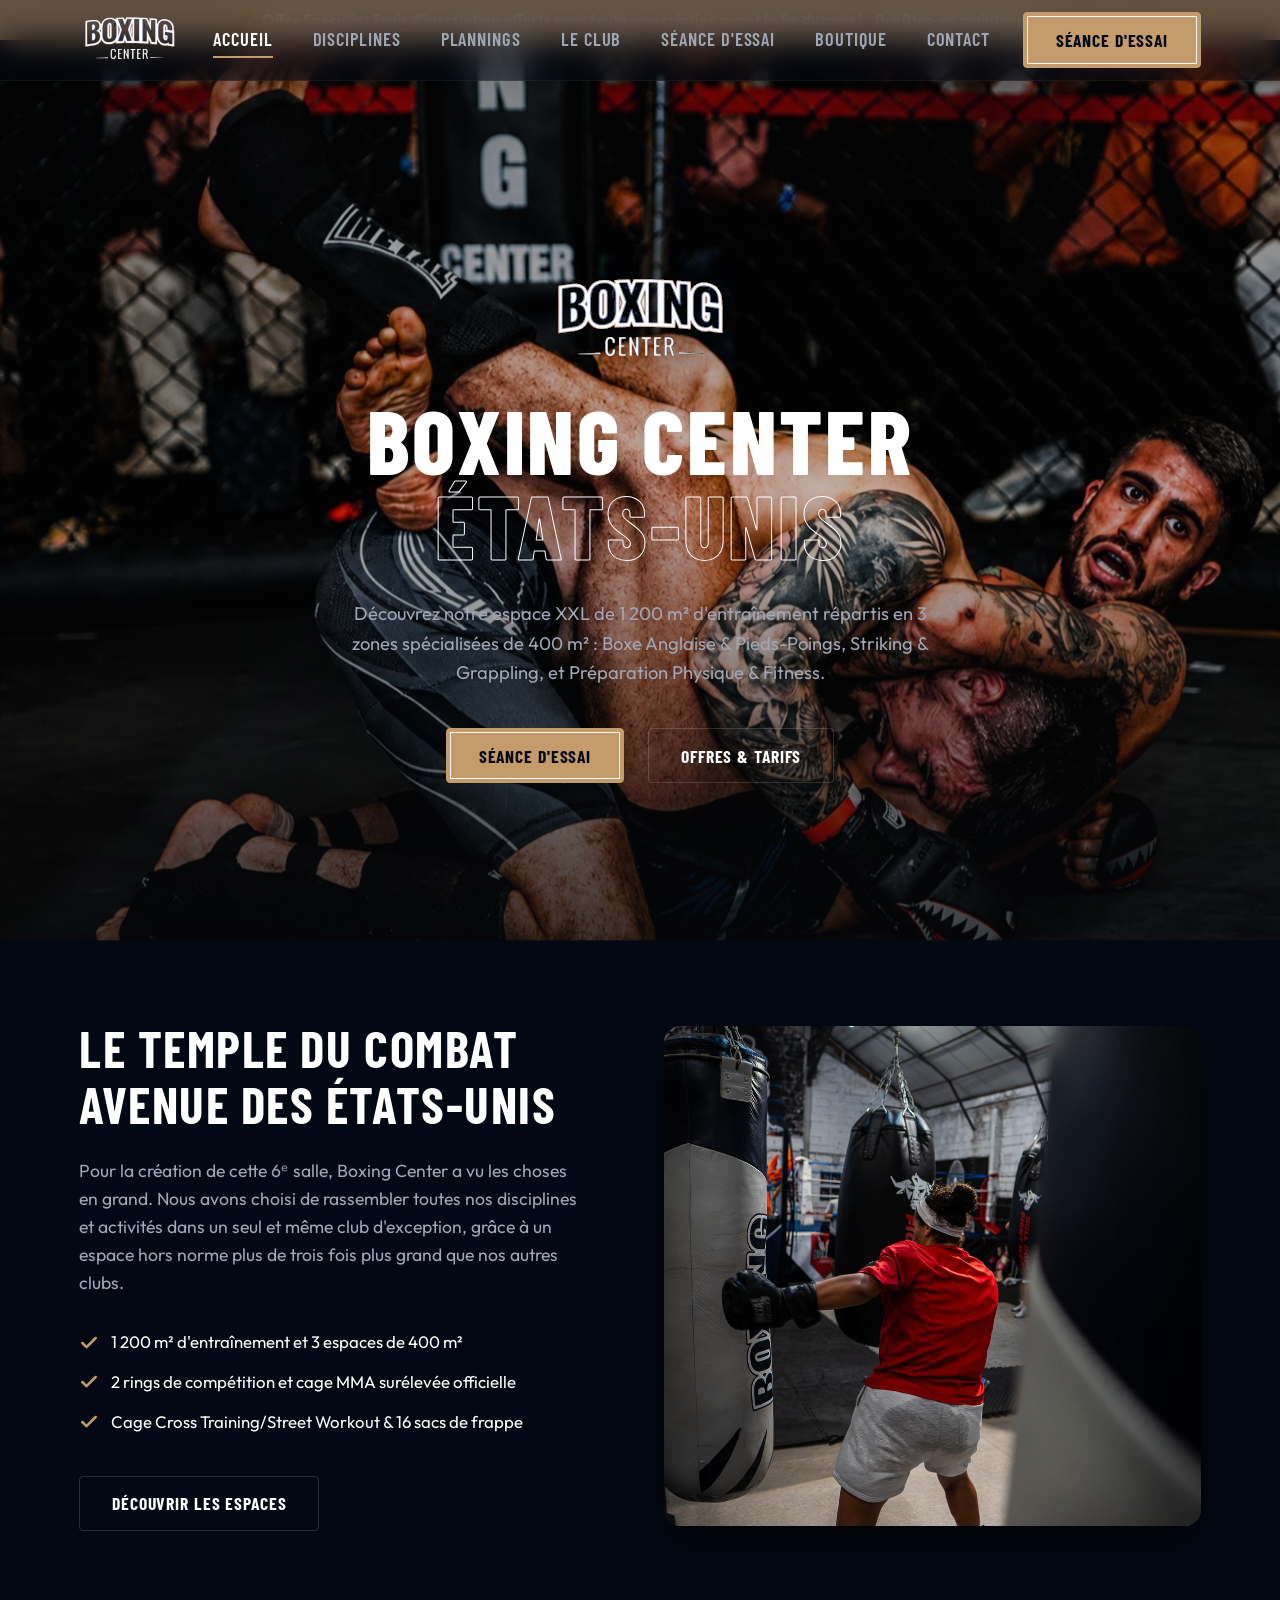
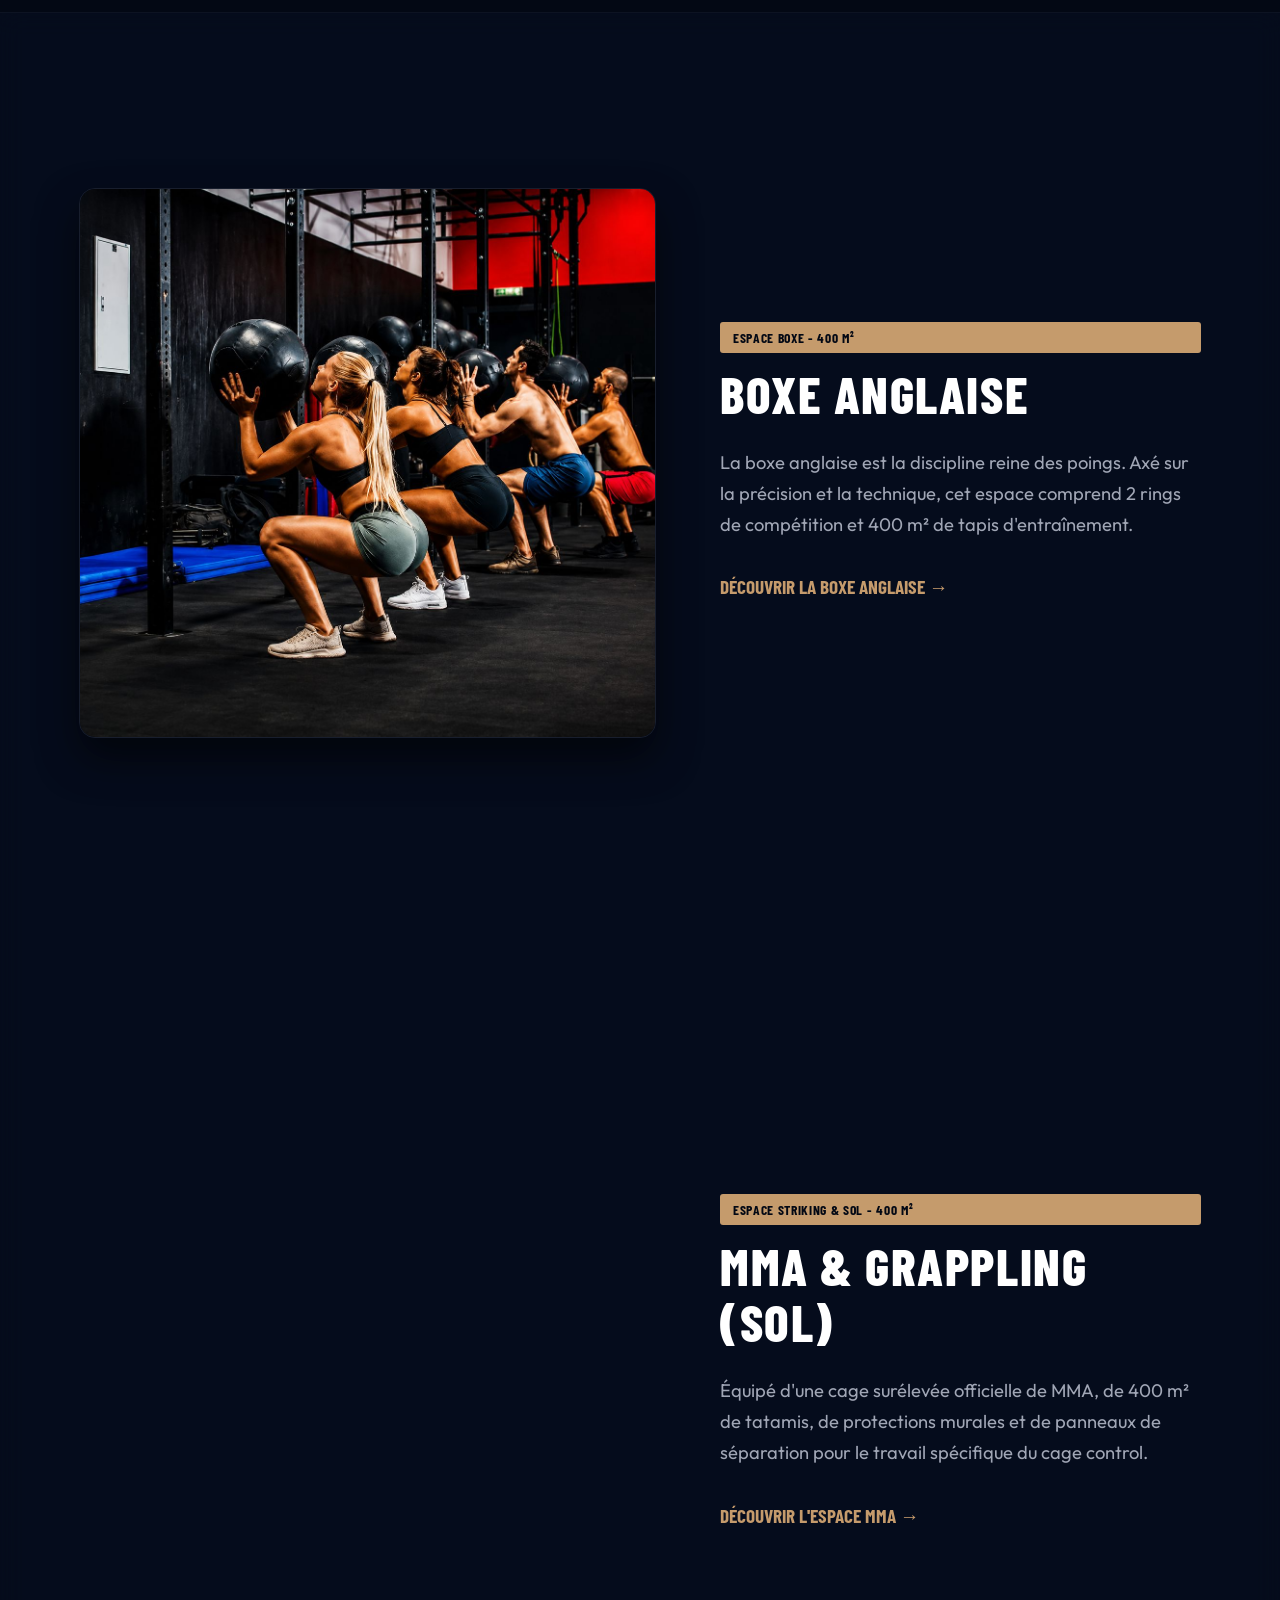
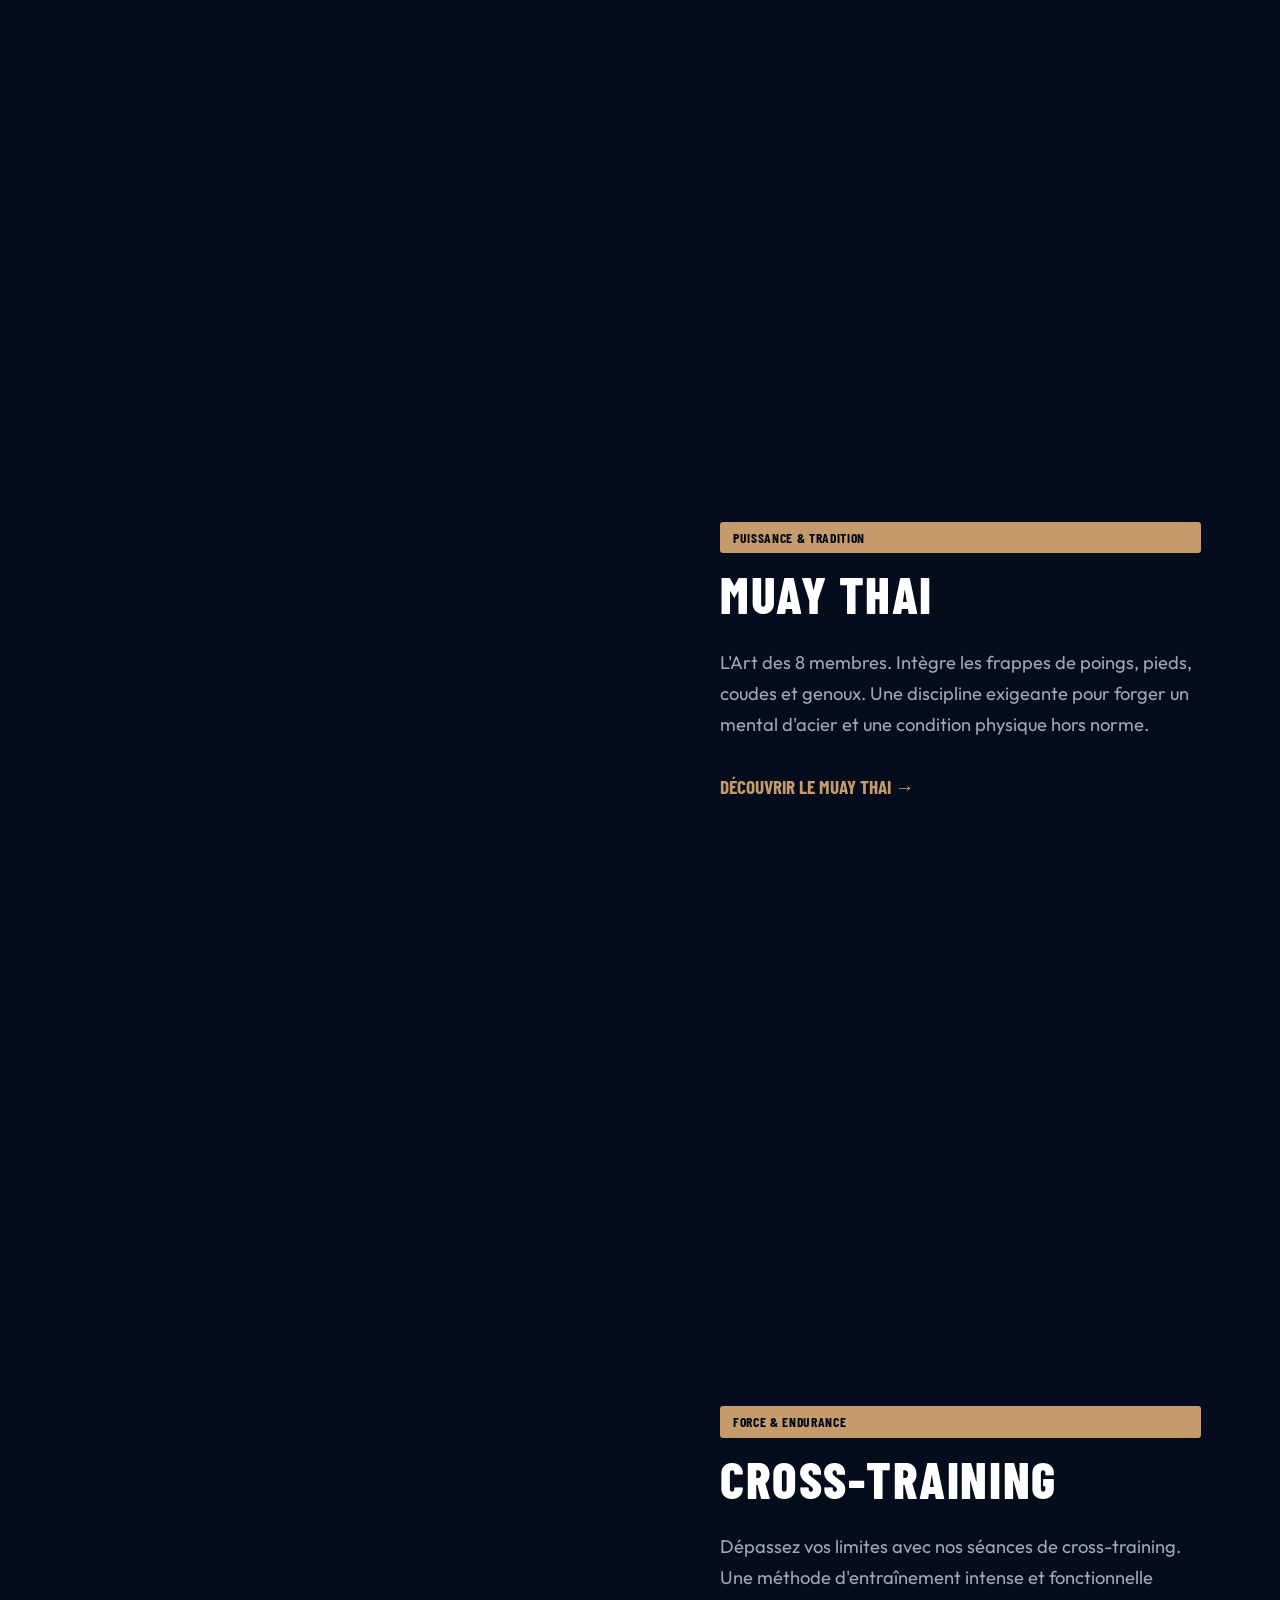
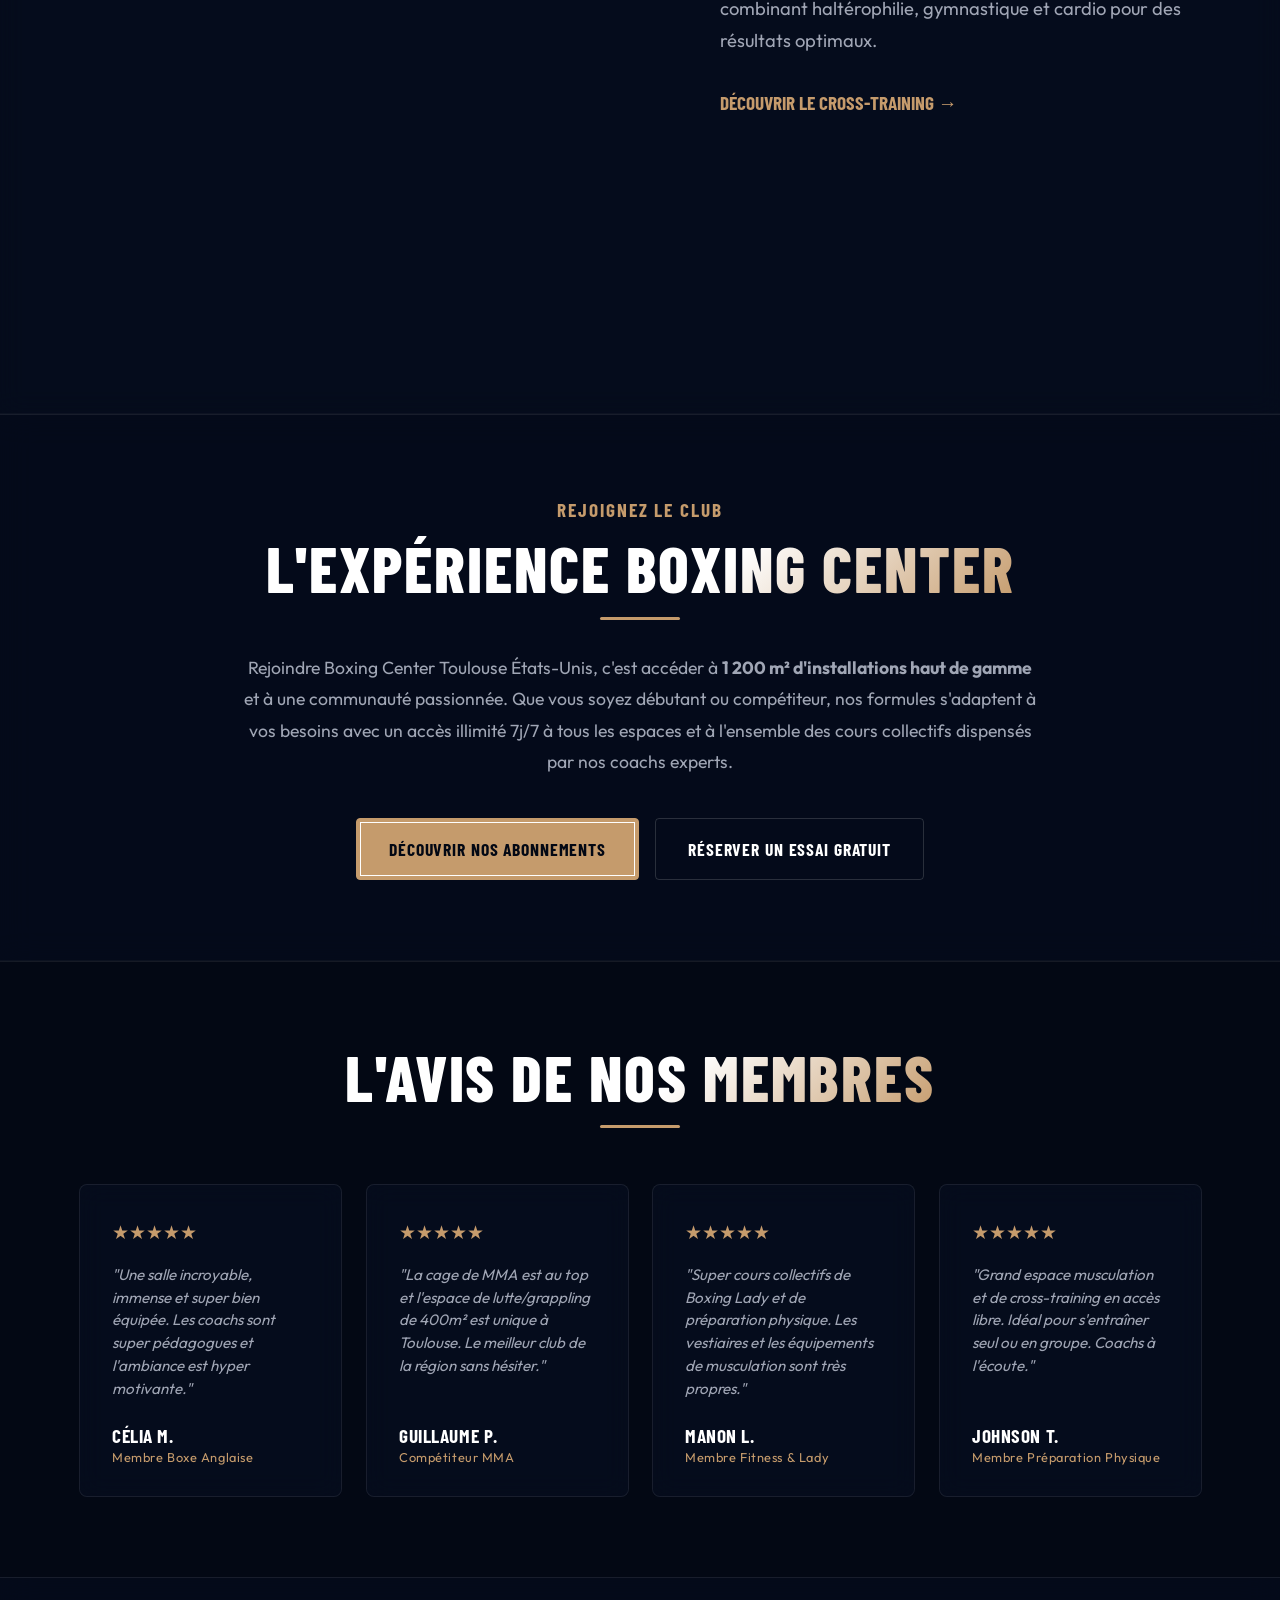
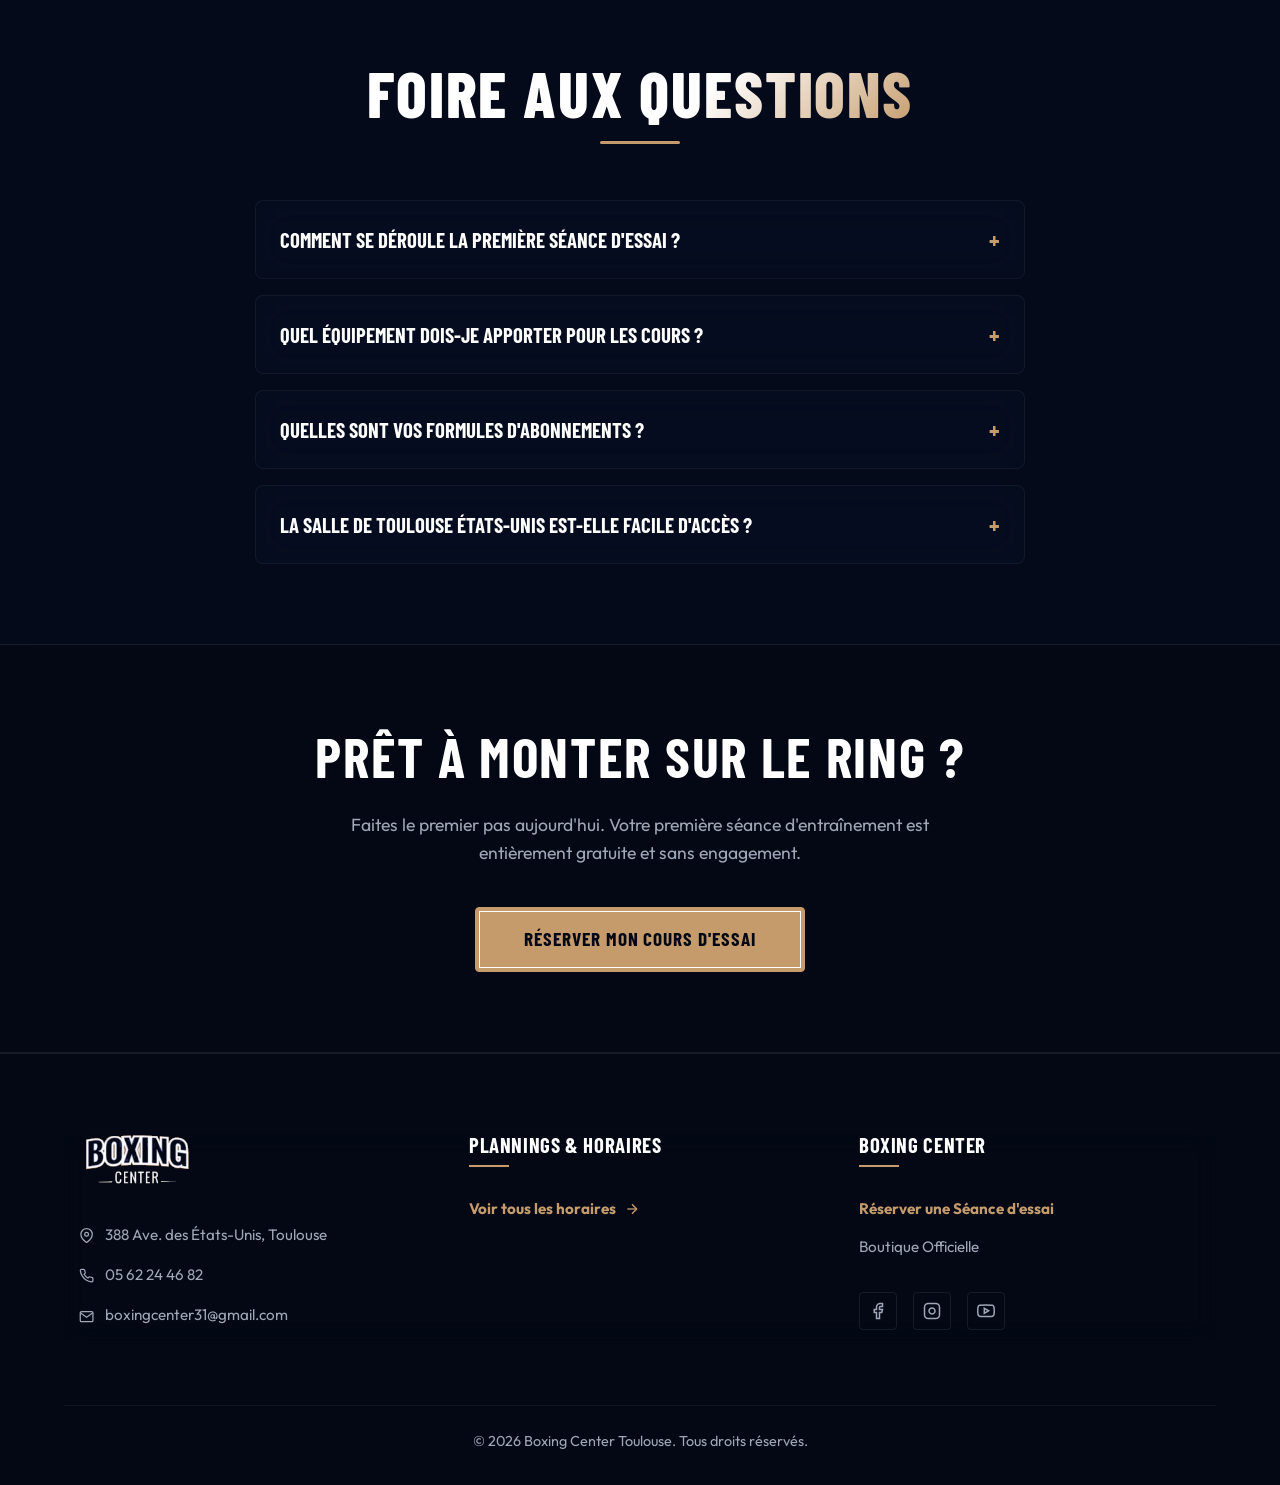
==== commit e83a8a06: "28 fix misleading location text" ====
--- a/index.html
+++ b/index.html
@@ -65,7 +65,7 @@
         <div class="container grid-2">
             <div class="feature-info">
 
-                <h2 class="feature-title">Le temple du combat <br><span>aux États-Unis</span></h2>
+                <h2 class="feature-title">Le temple du combat <br><span>Avenue des États-Unis</span></h2>
                 <p class="feature-desc">Pour la création de cette 6ᵉ salle, Boxing Center a vu les choses en grand. Nous avons choisi de rassembler toutes nos disciplines et activités dans un seul et même club d'exception, grâce à un espace hors norme plus de trois fois plus grand que nos autres clubs.</p>
                 <ul class="feature-list">
                     <li class="feature-list-item">
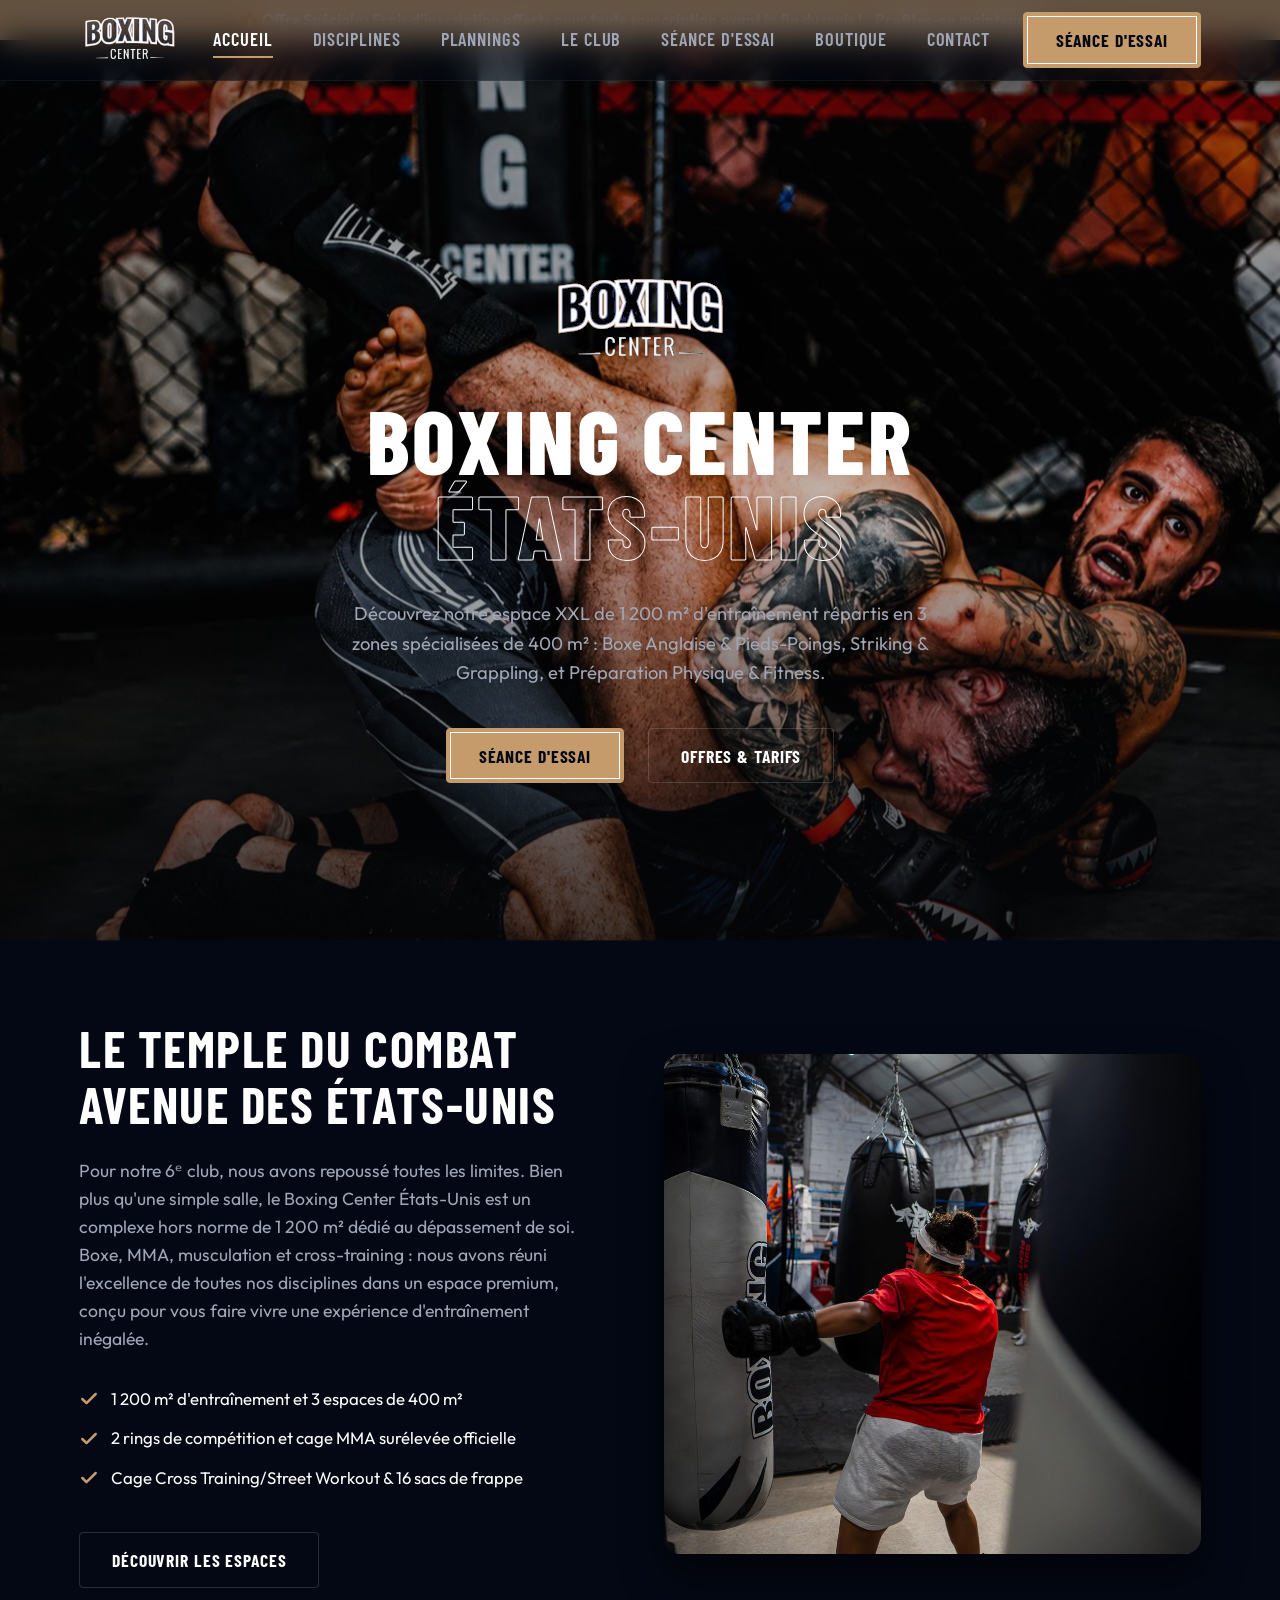
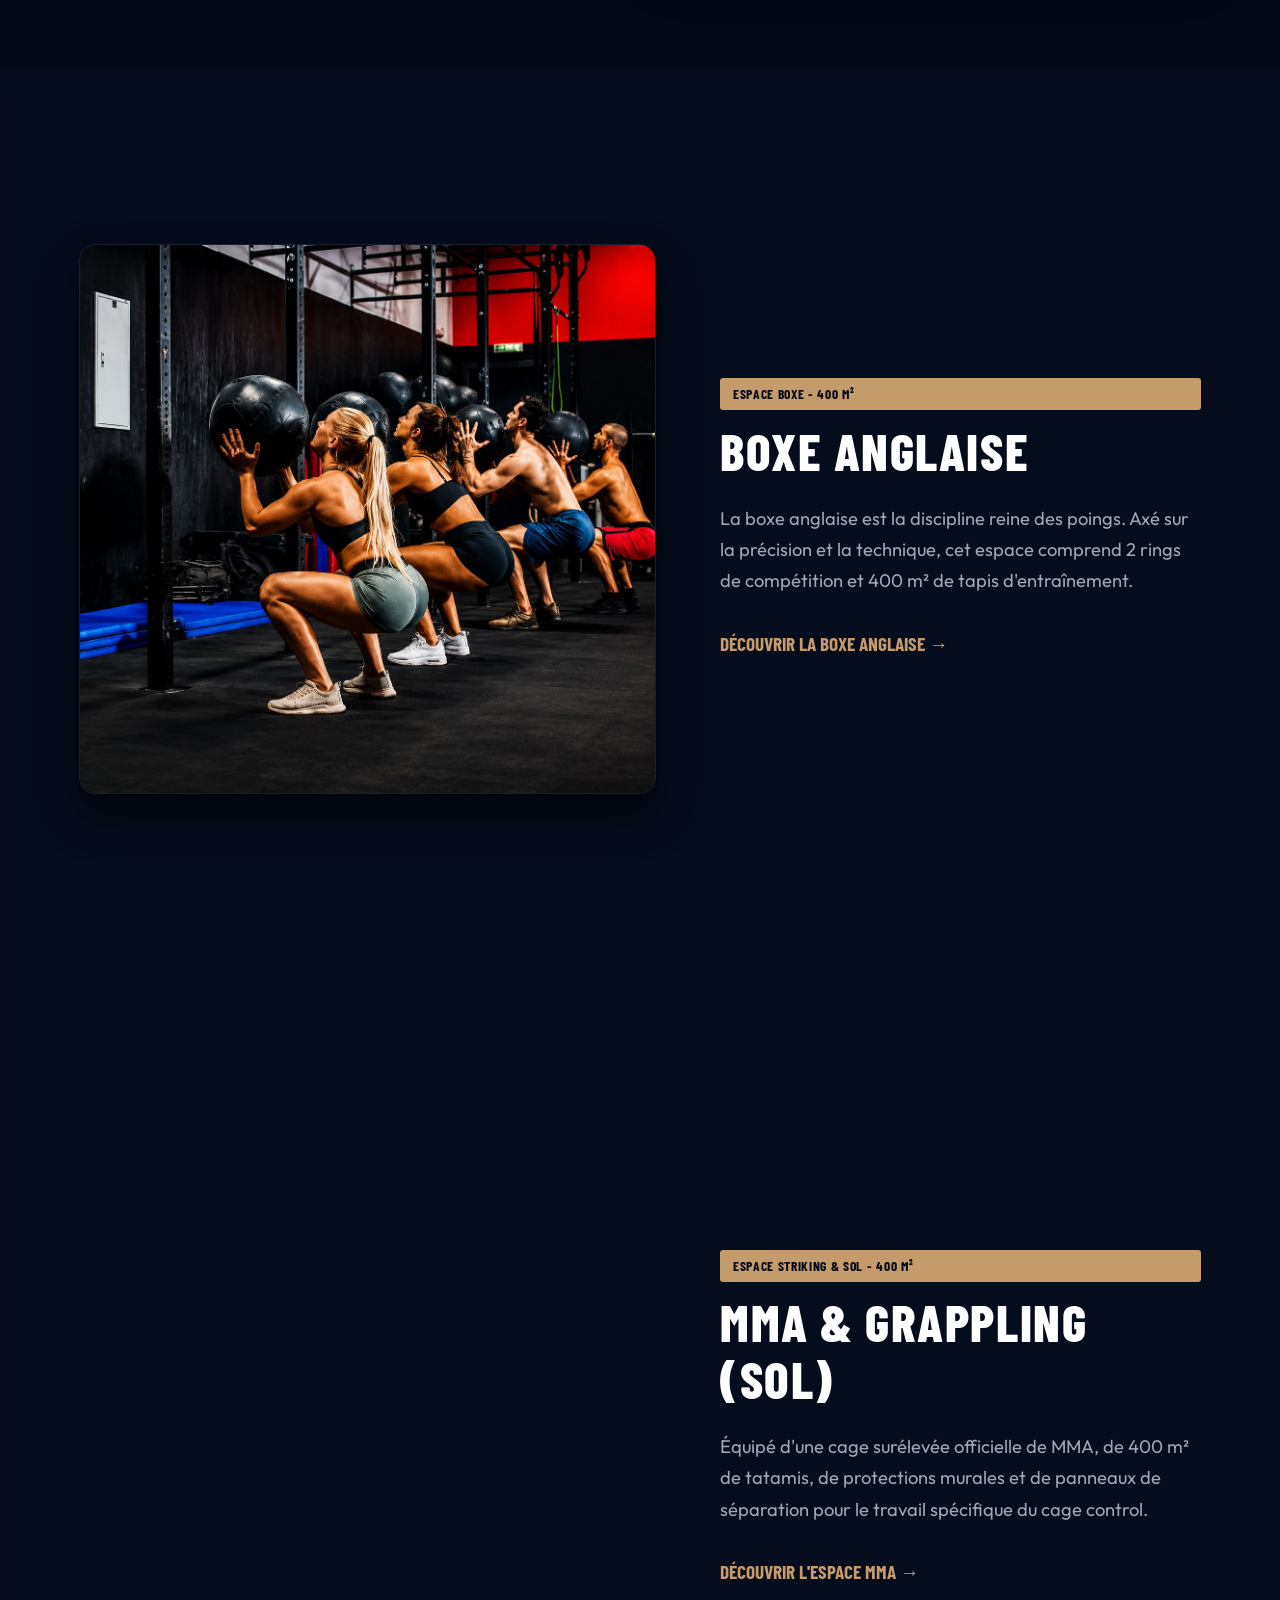
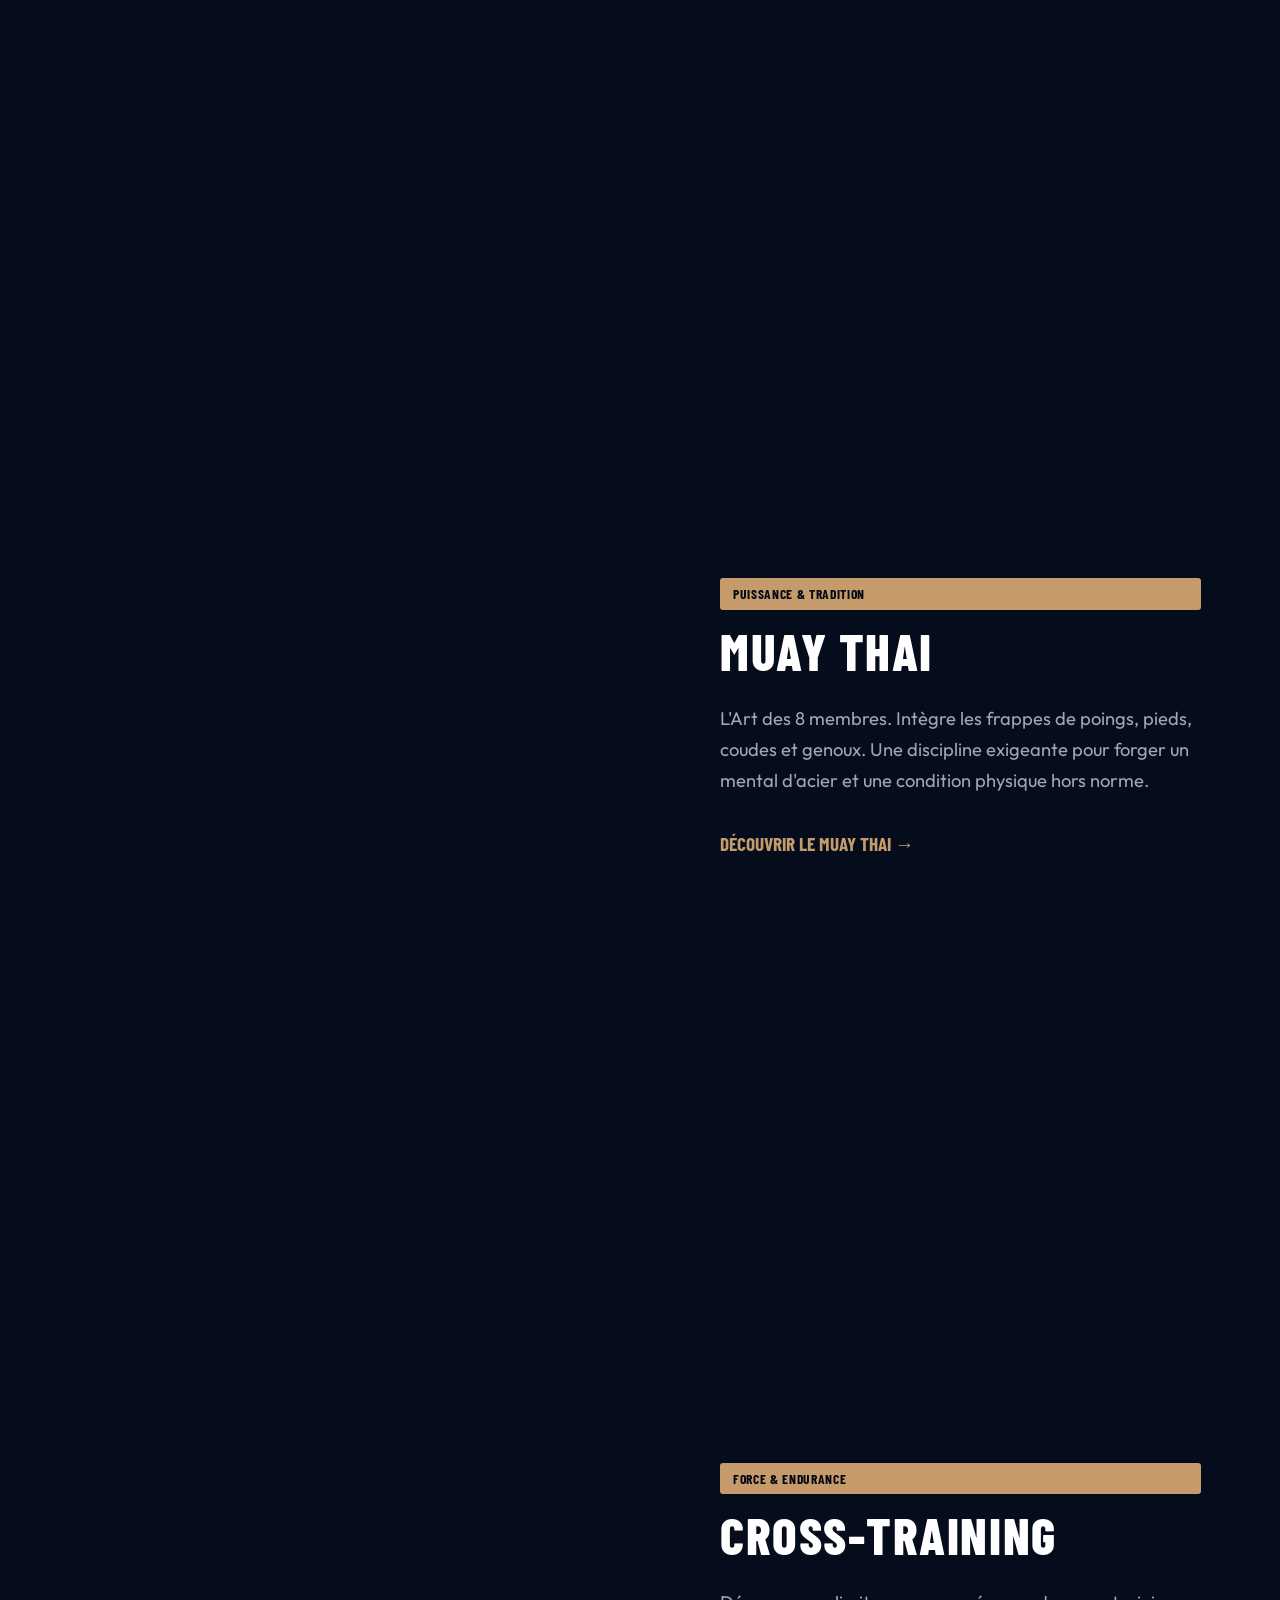
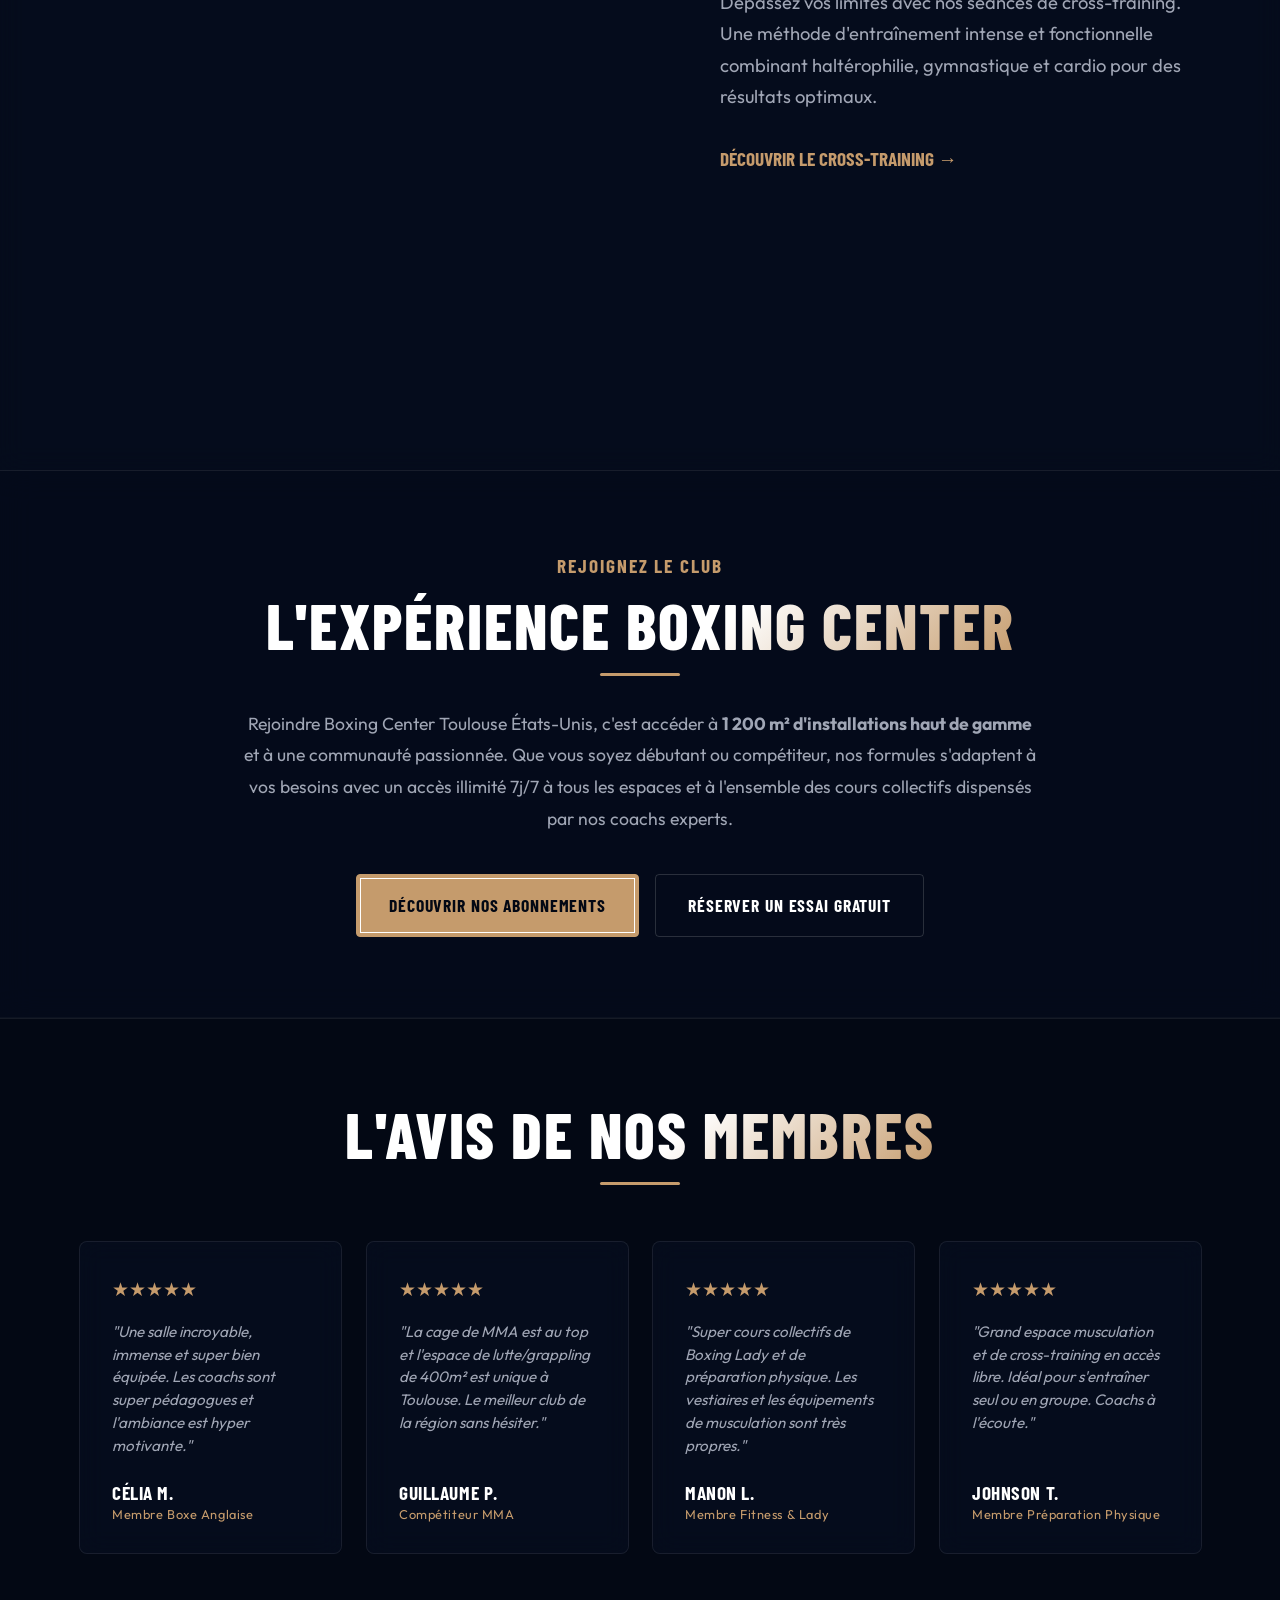
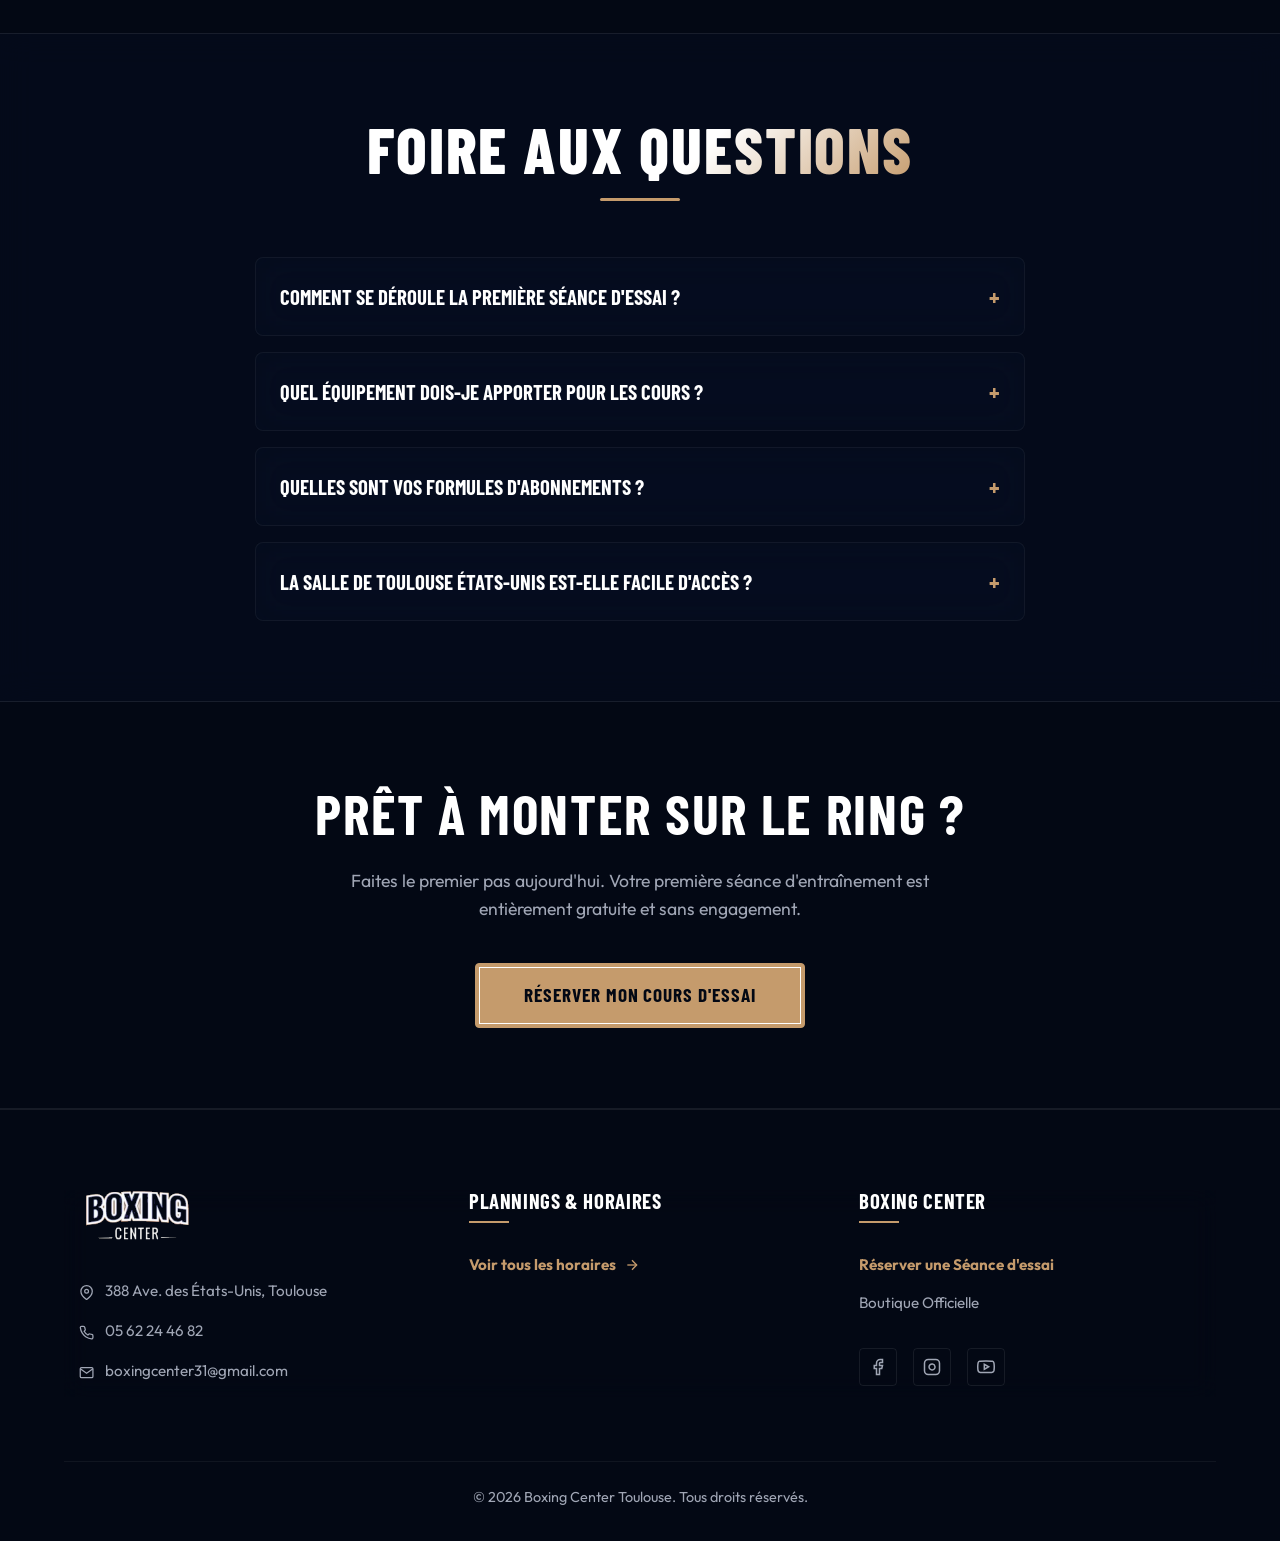
==== commit f8b28d34: "29 update description text" ====
--- a/index.html
+++ b/index.html
@@ -66,7 +66,7 @@
             <div class="feature-info">
 
                 <h2 class="feature-title">Le temple du combat <br><span>Avenue des États-Unis</span></h2>
-                <p class="feature-desc">Pour la création de cette 6ᵉ salle, Boxing Center a vu les choses en grand. Nous avons choisi de rassembler toutes nos disciplines et activités dans un seul et même club d'exception, grâce à un espace hors norme plus de trois fois plus grand que nos autres clubs.</p>
+                <p class="feature-desc">Pour notre 6ᵉ club, nous avons repoussé toutes les limites. Bien plus qu'une simple salle, le Boxing Center États-Unis est un complexe hors norme de 1 200 m² dédié au dépassement de soi. Boxe, MMA, musculation et cross-training : nous avons réuni l'excellence de toutes nos disciplines dans un espace premium, conçu pour vous faire vivre une expérience d'entraînement inégalée.</p>
                 <ul class="feature-list">
                     <li class="feature-list-item">
                         <svg width="20" height="20" viewBox="0 0 24 24" fill="none" stroke="currentColor" stroke-width="3" stroke-linecap="round" stroke-linejoin="round"><polyline points="20 6 9 17 4 12"></polyline></svg>
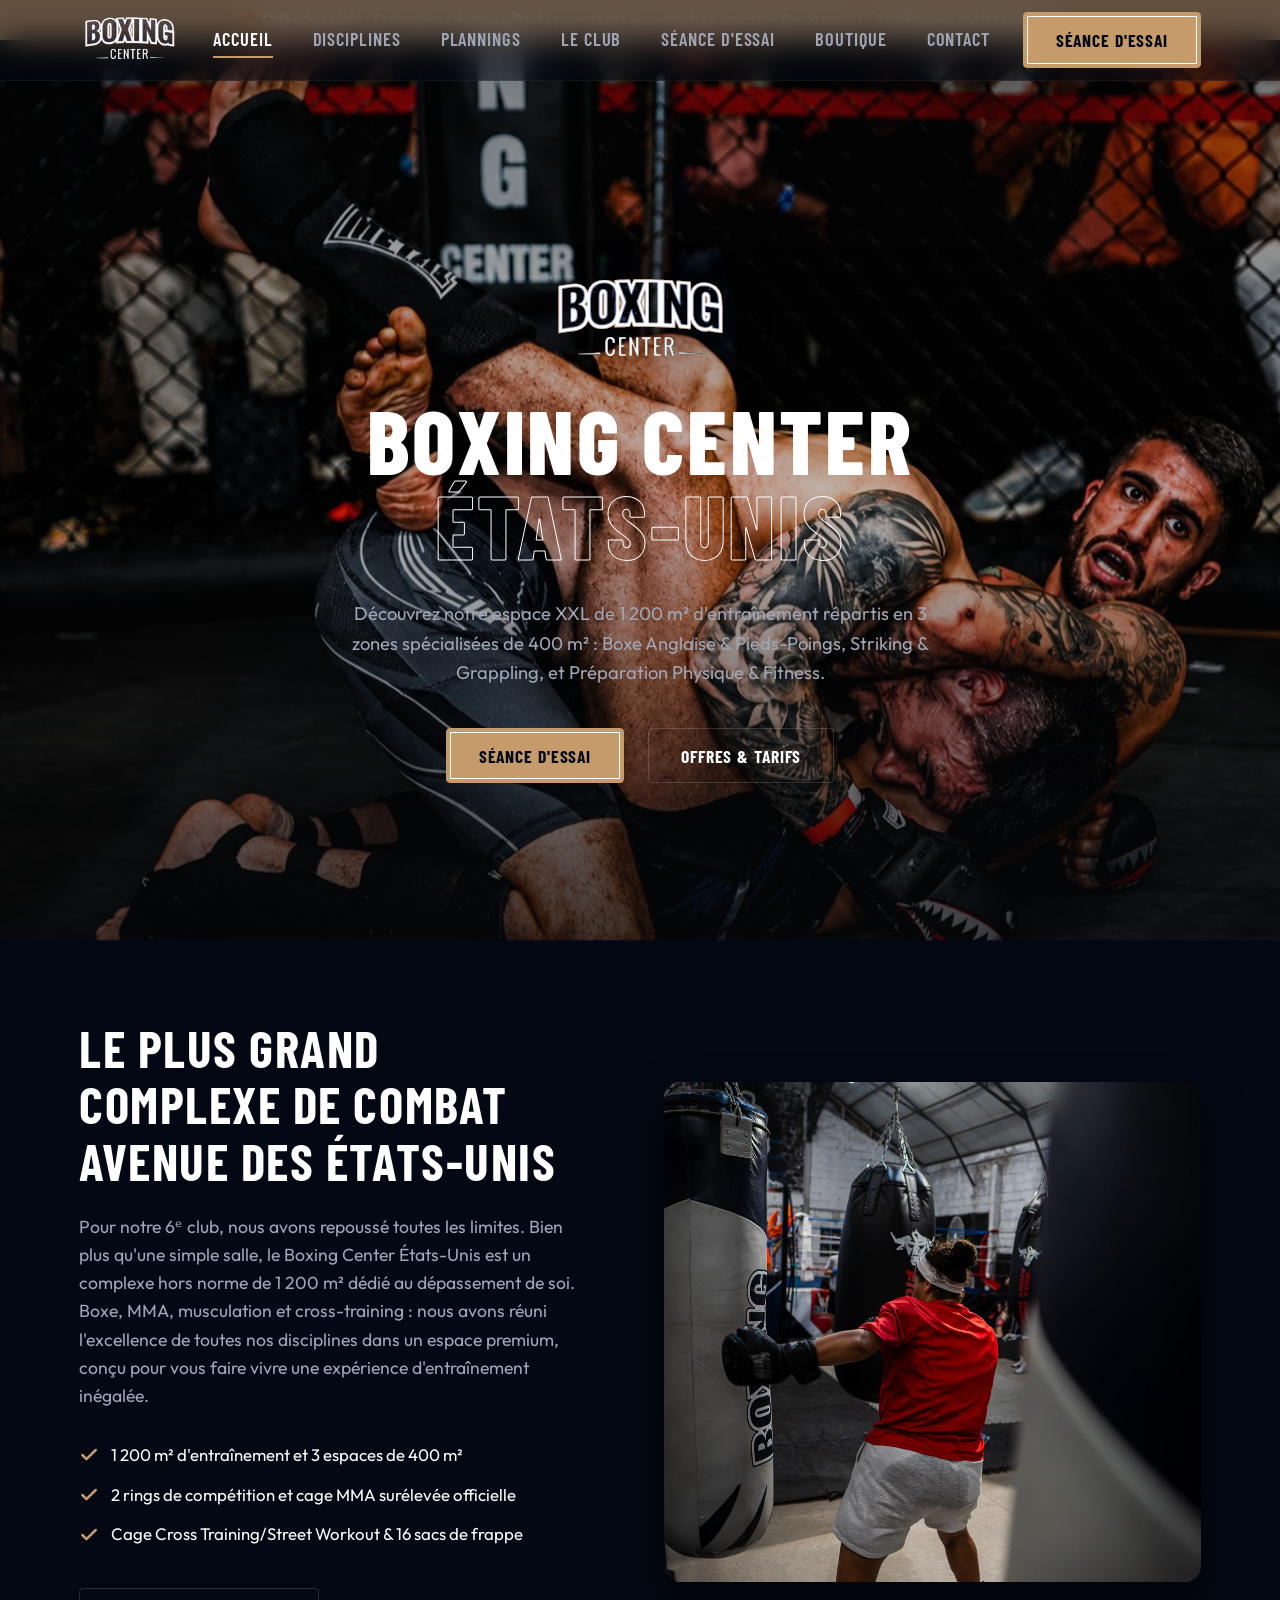
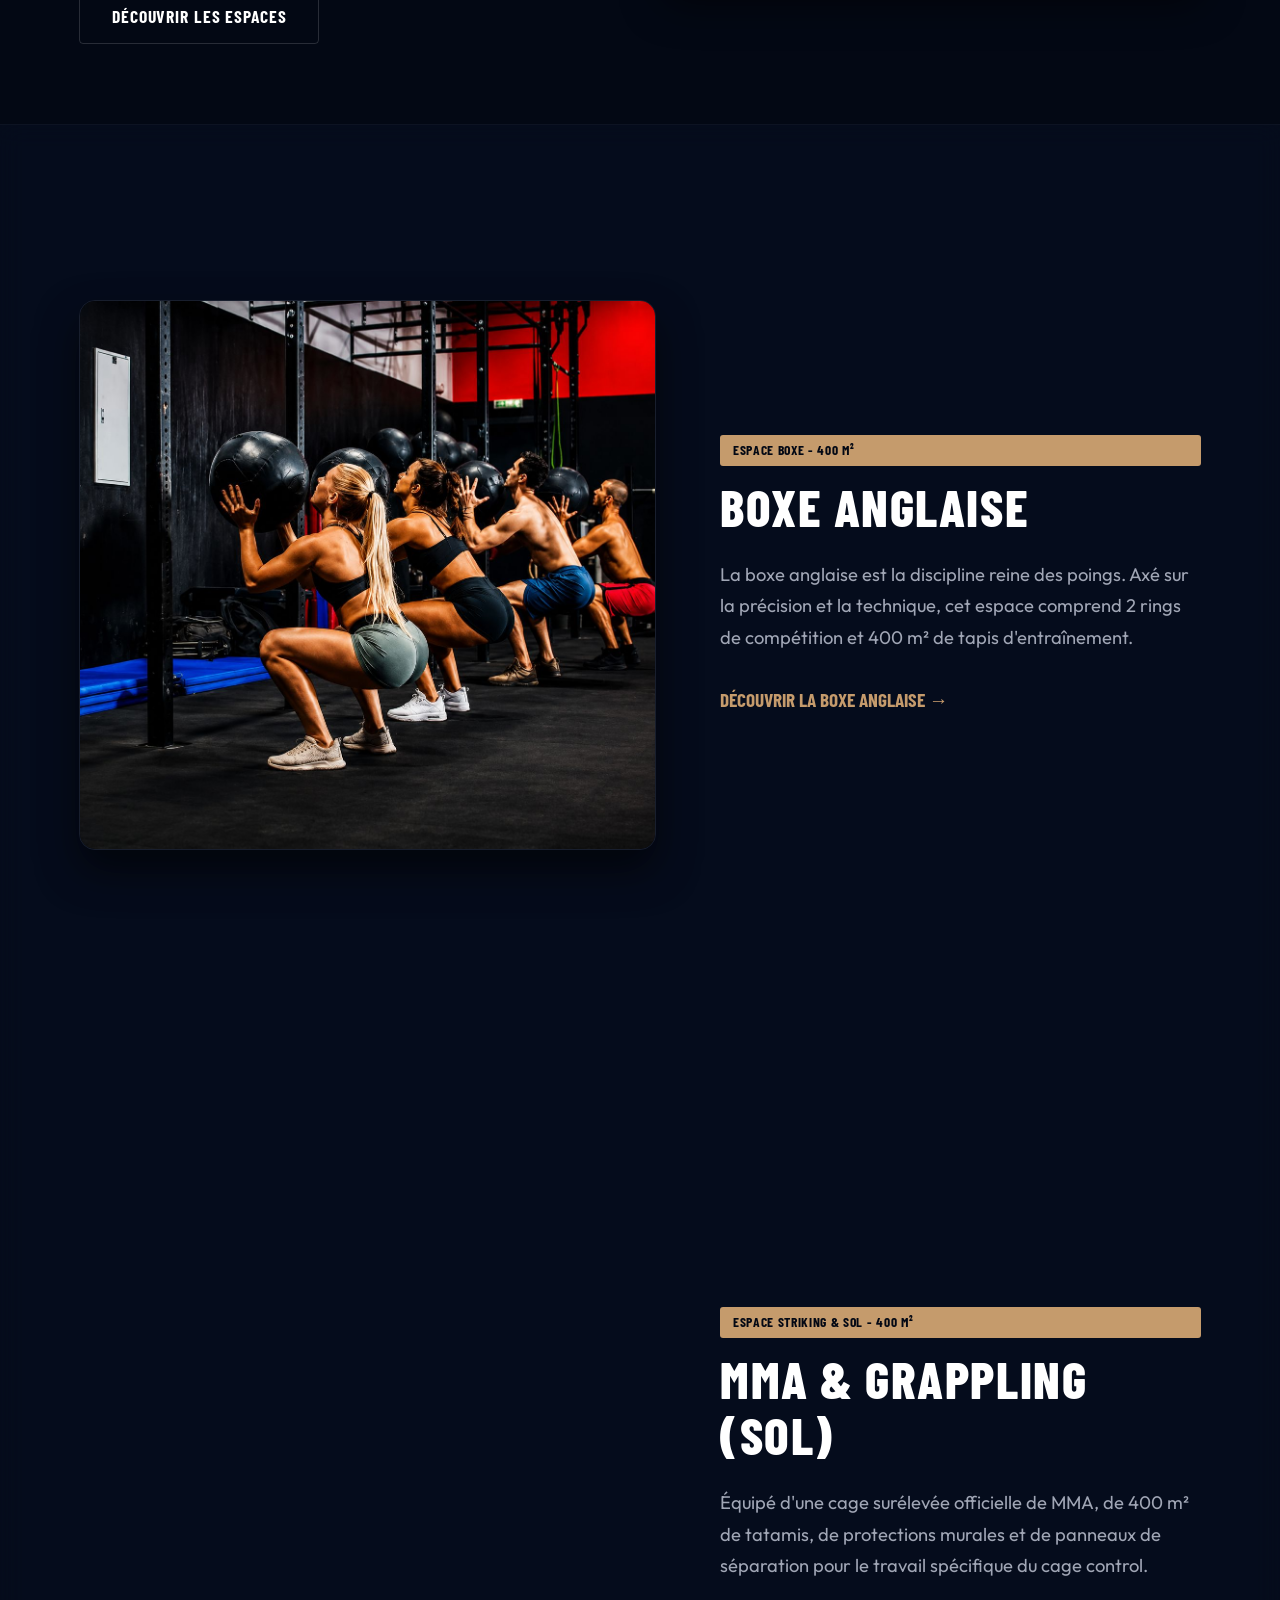
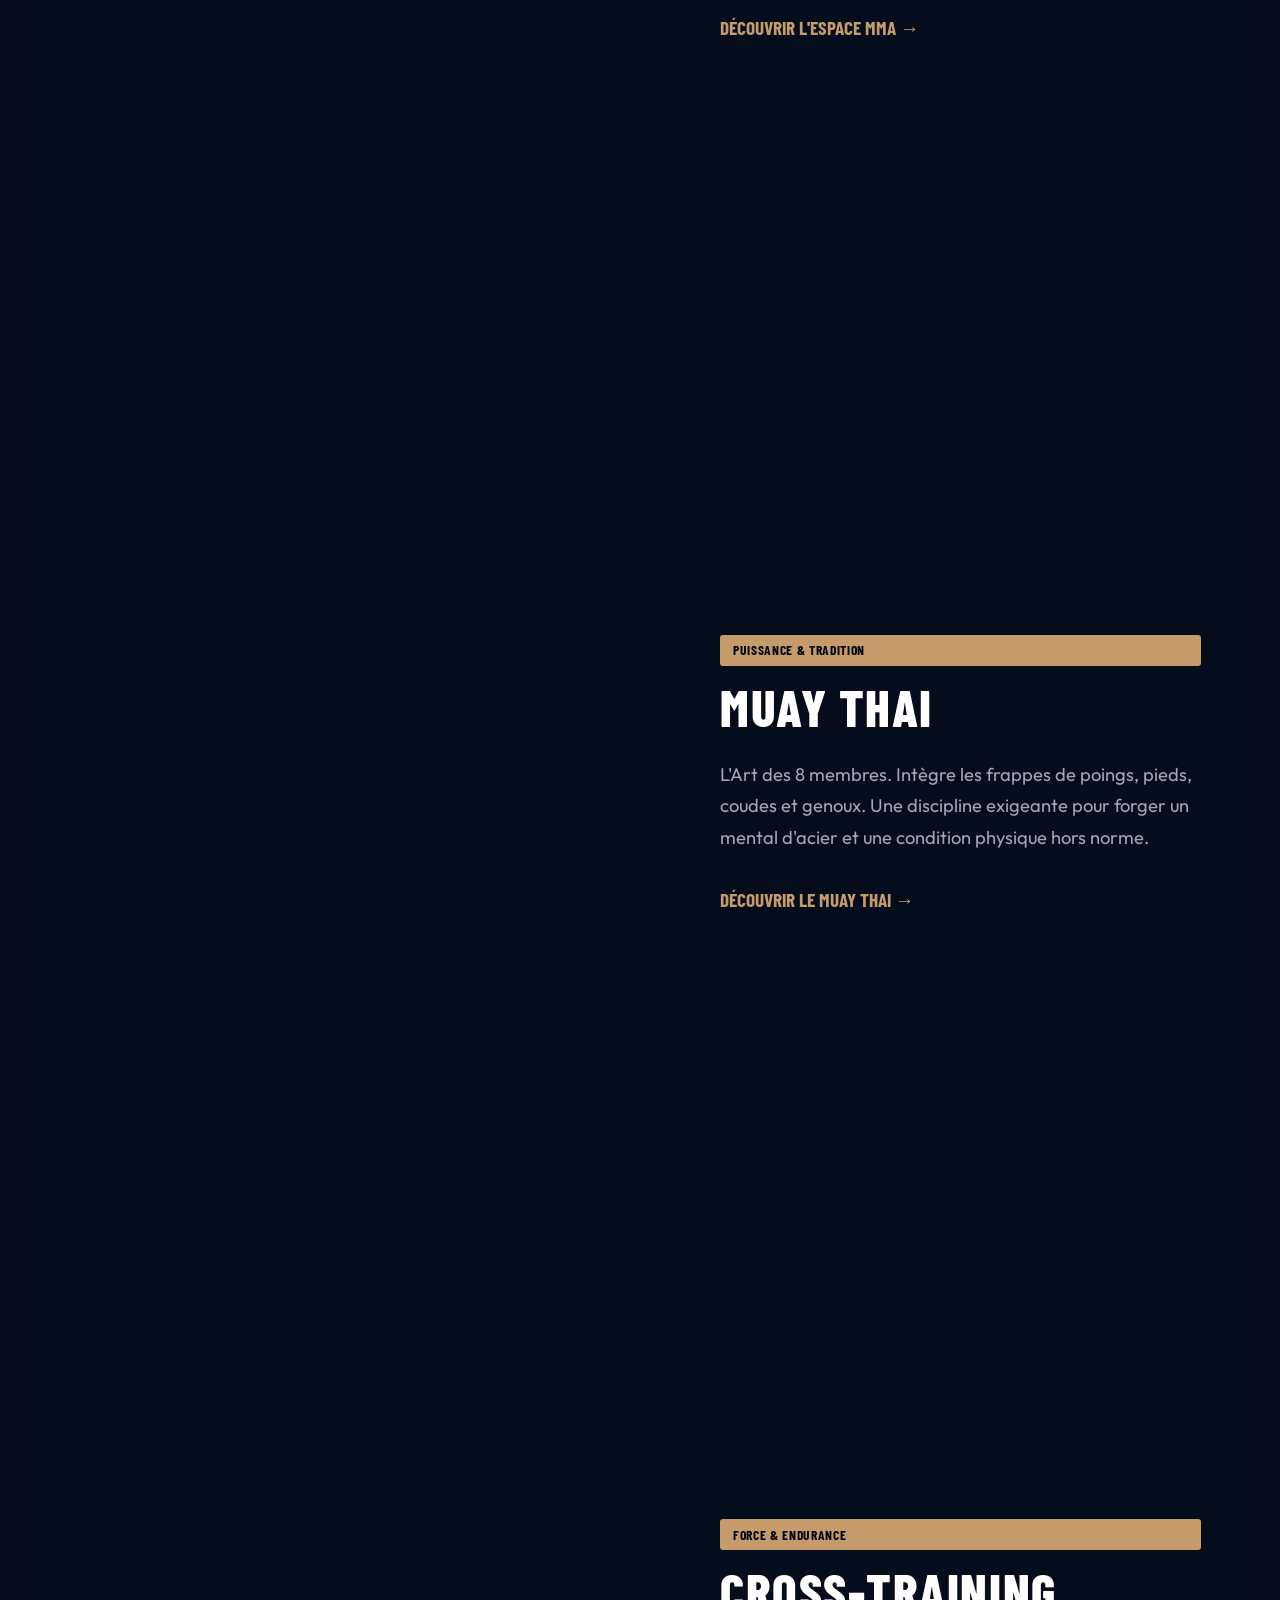
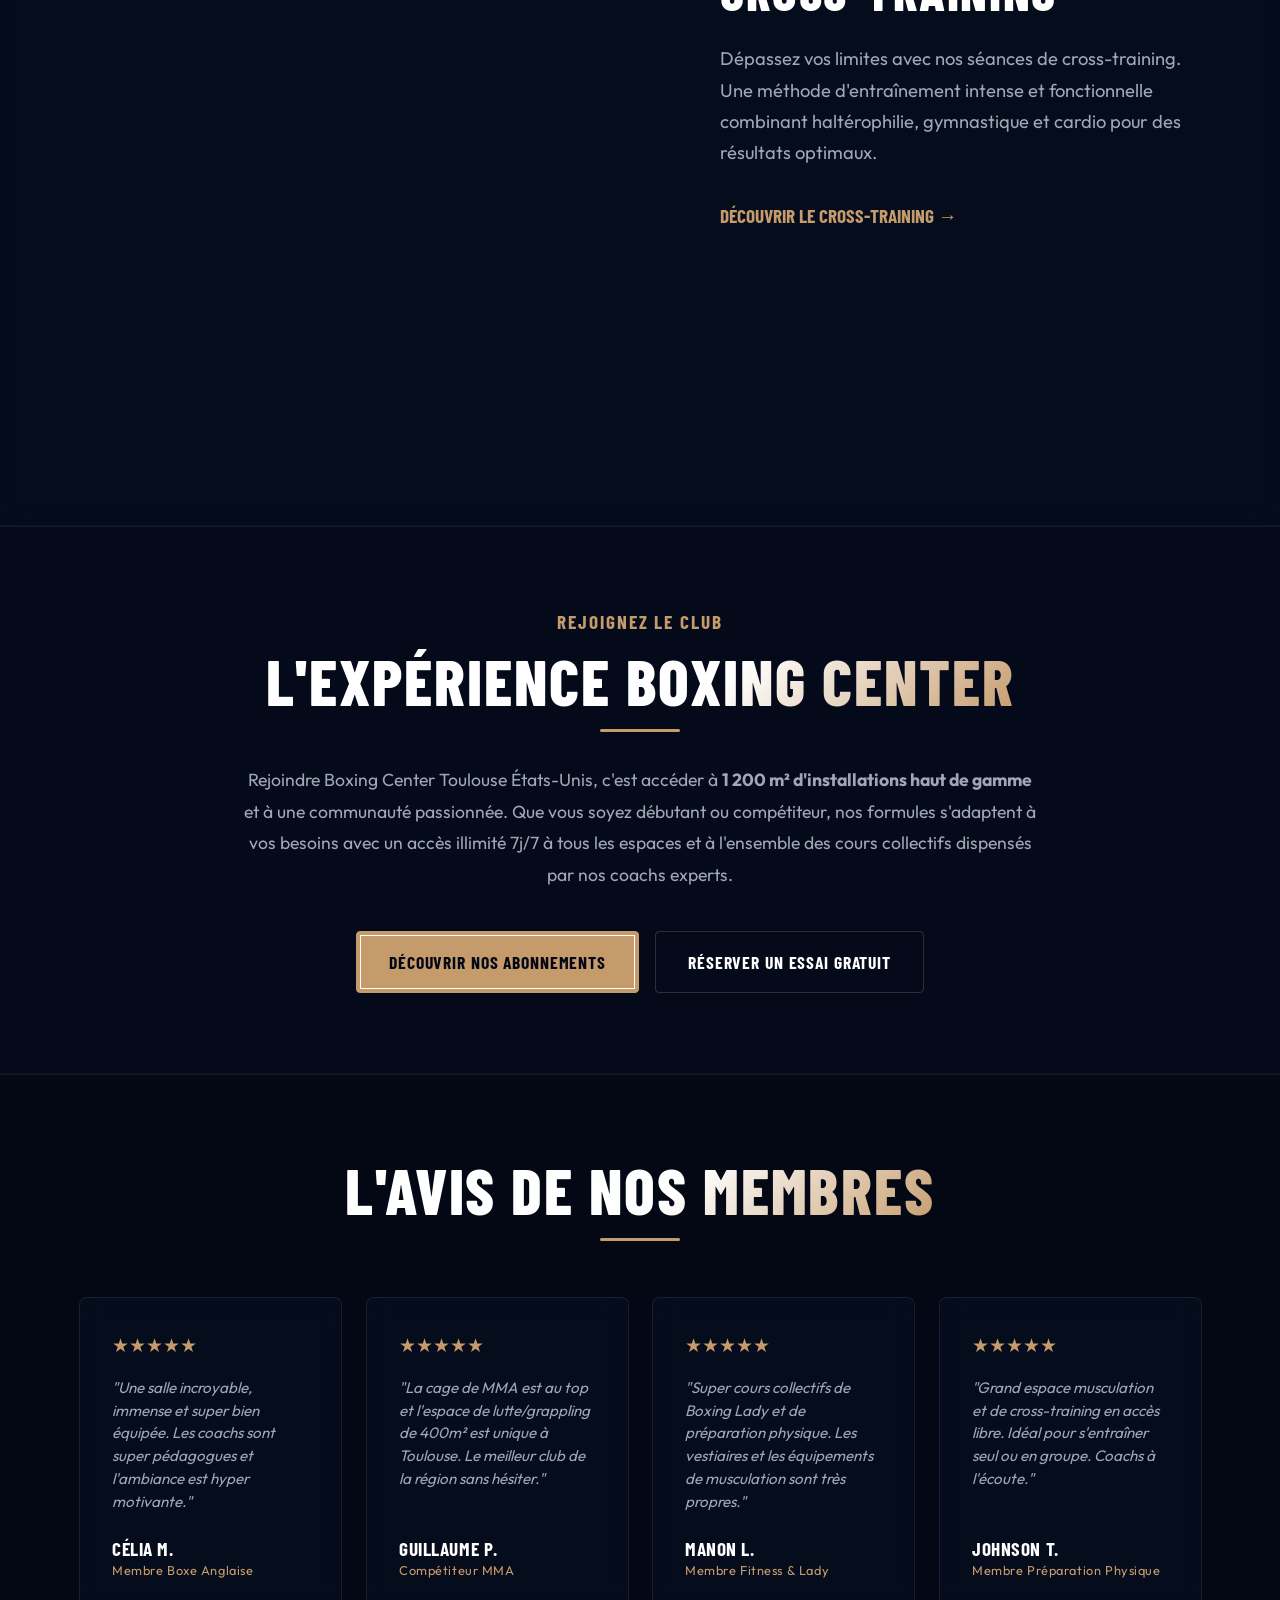
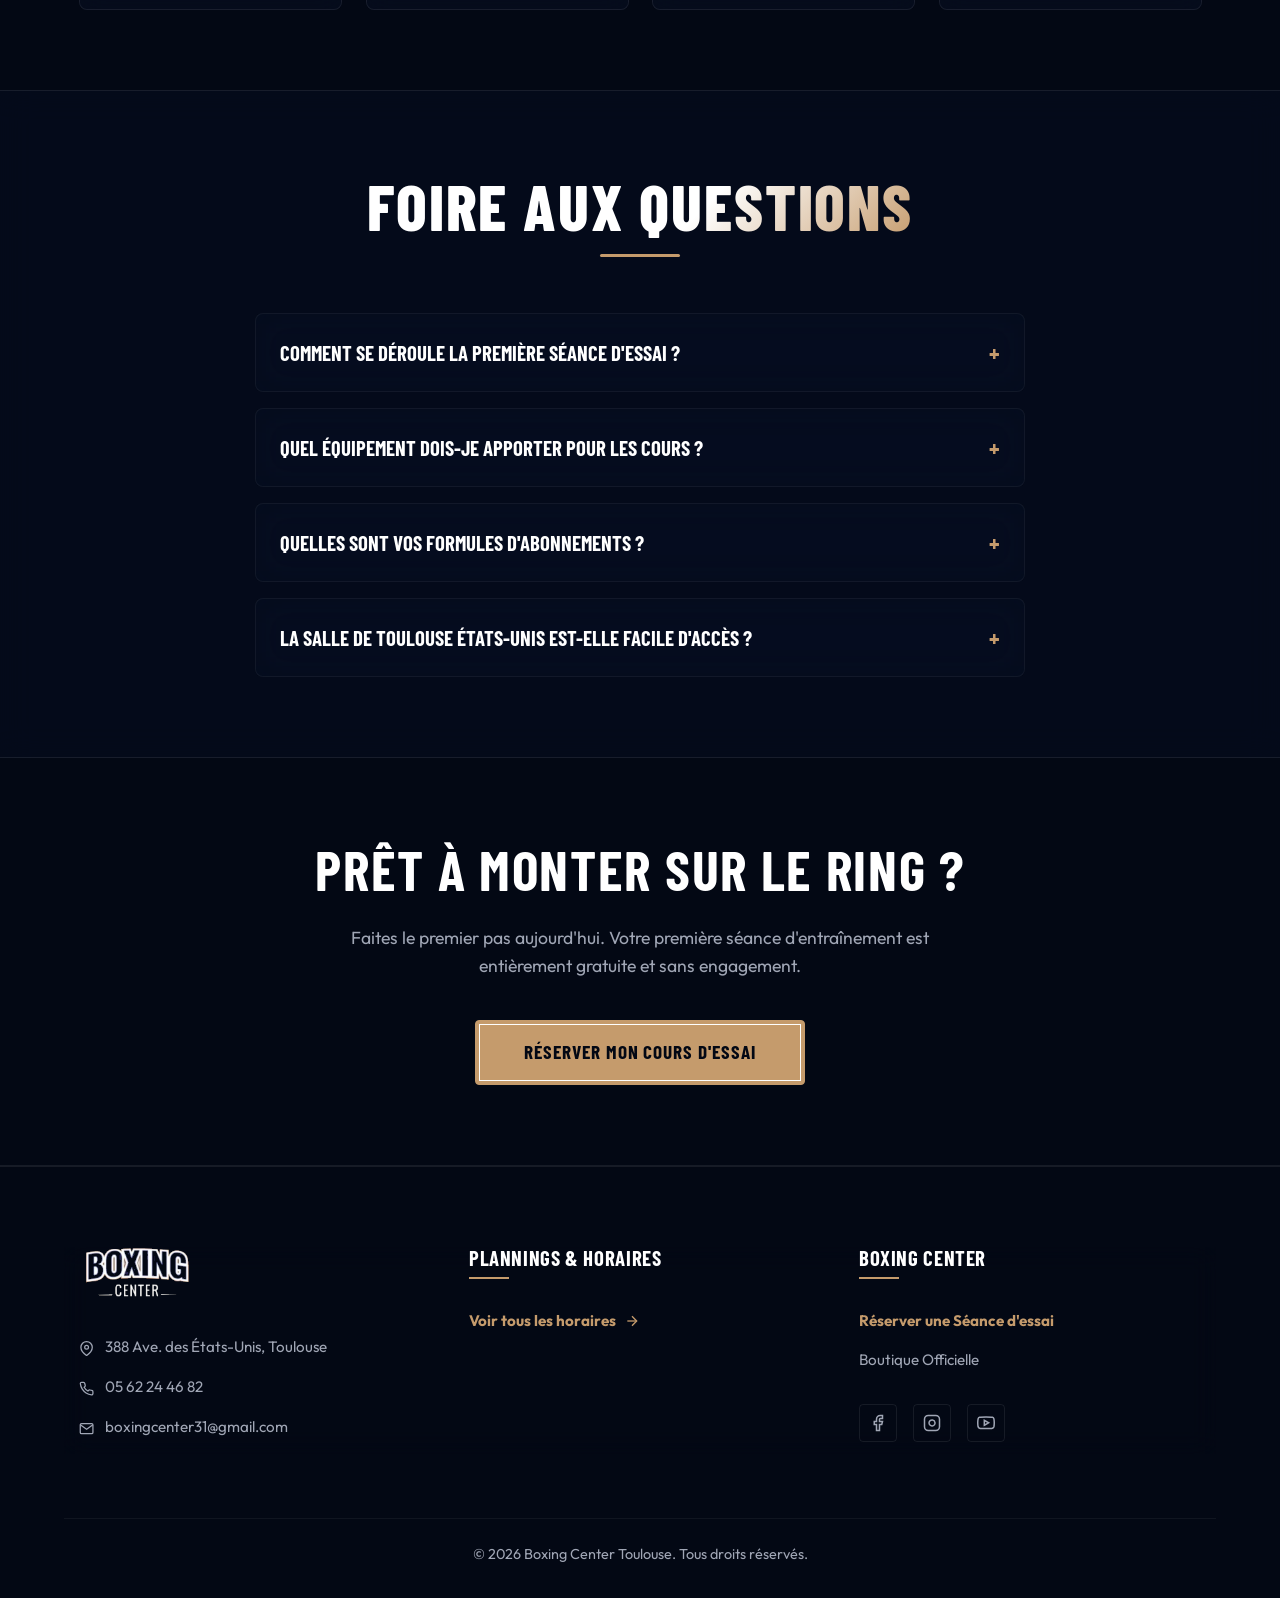
==== commit 038f172a: "30 make title more captivating" ====
--- a/index.html
+++ b/index.html
@@ -65,7 +65,7 @@
         <div class="container grid-2">
             <div class="feature-info">
 
-                <h2 class="feature-title">Le temple du combat <br><span>Avenue des États-Unis</span></h2>
+                <h2 class="feature-title">Le plus grand complexe de combat <br><span>Avenue des États-Unis</span></h2>
                 <p class="feature-desc">Pour notre 6ᵉ club, nous avons repoussé toutes les limites. Bien plus qu'une simple salle, le Boxing Center États-Unis est un complexe hors norme de 1 200 m² dédié au dépassement de soi. Boxe, MMA, musculation et cross-training : nous avons réuni l'excellence de toutes nos disciplines dans un espace premium, conçu pour vous faire vivre une expérience d'entraînement inégalée.</p>
                 <ul class="feature-list">
                     <li class="feature-list-item">
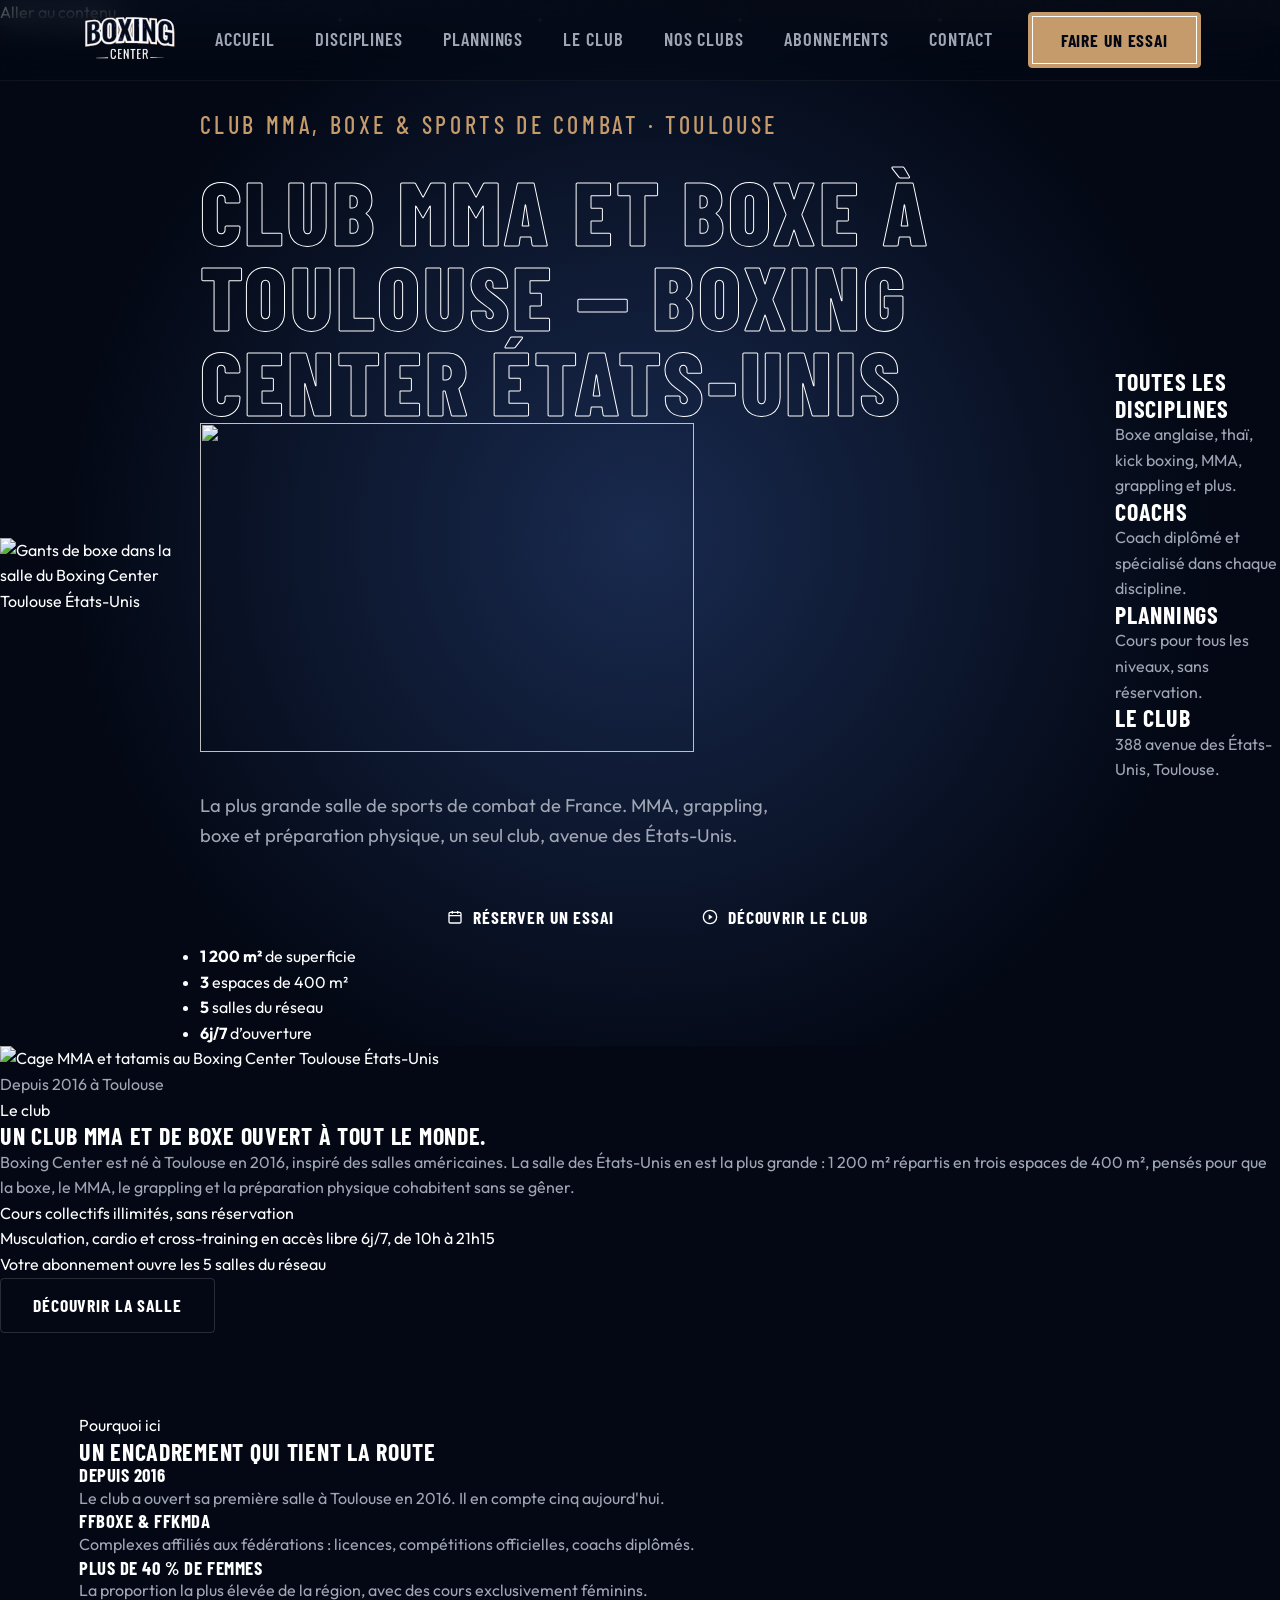
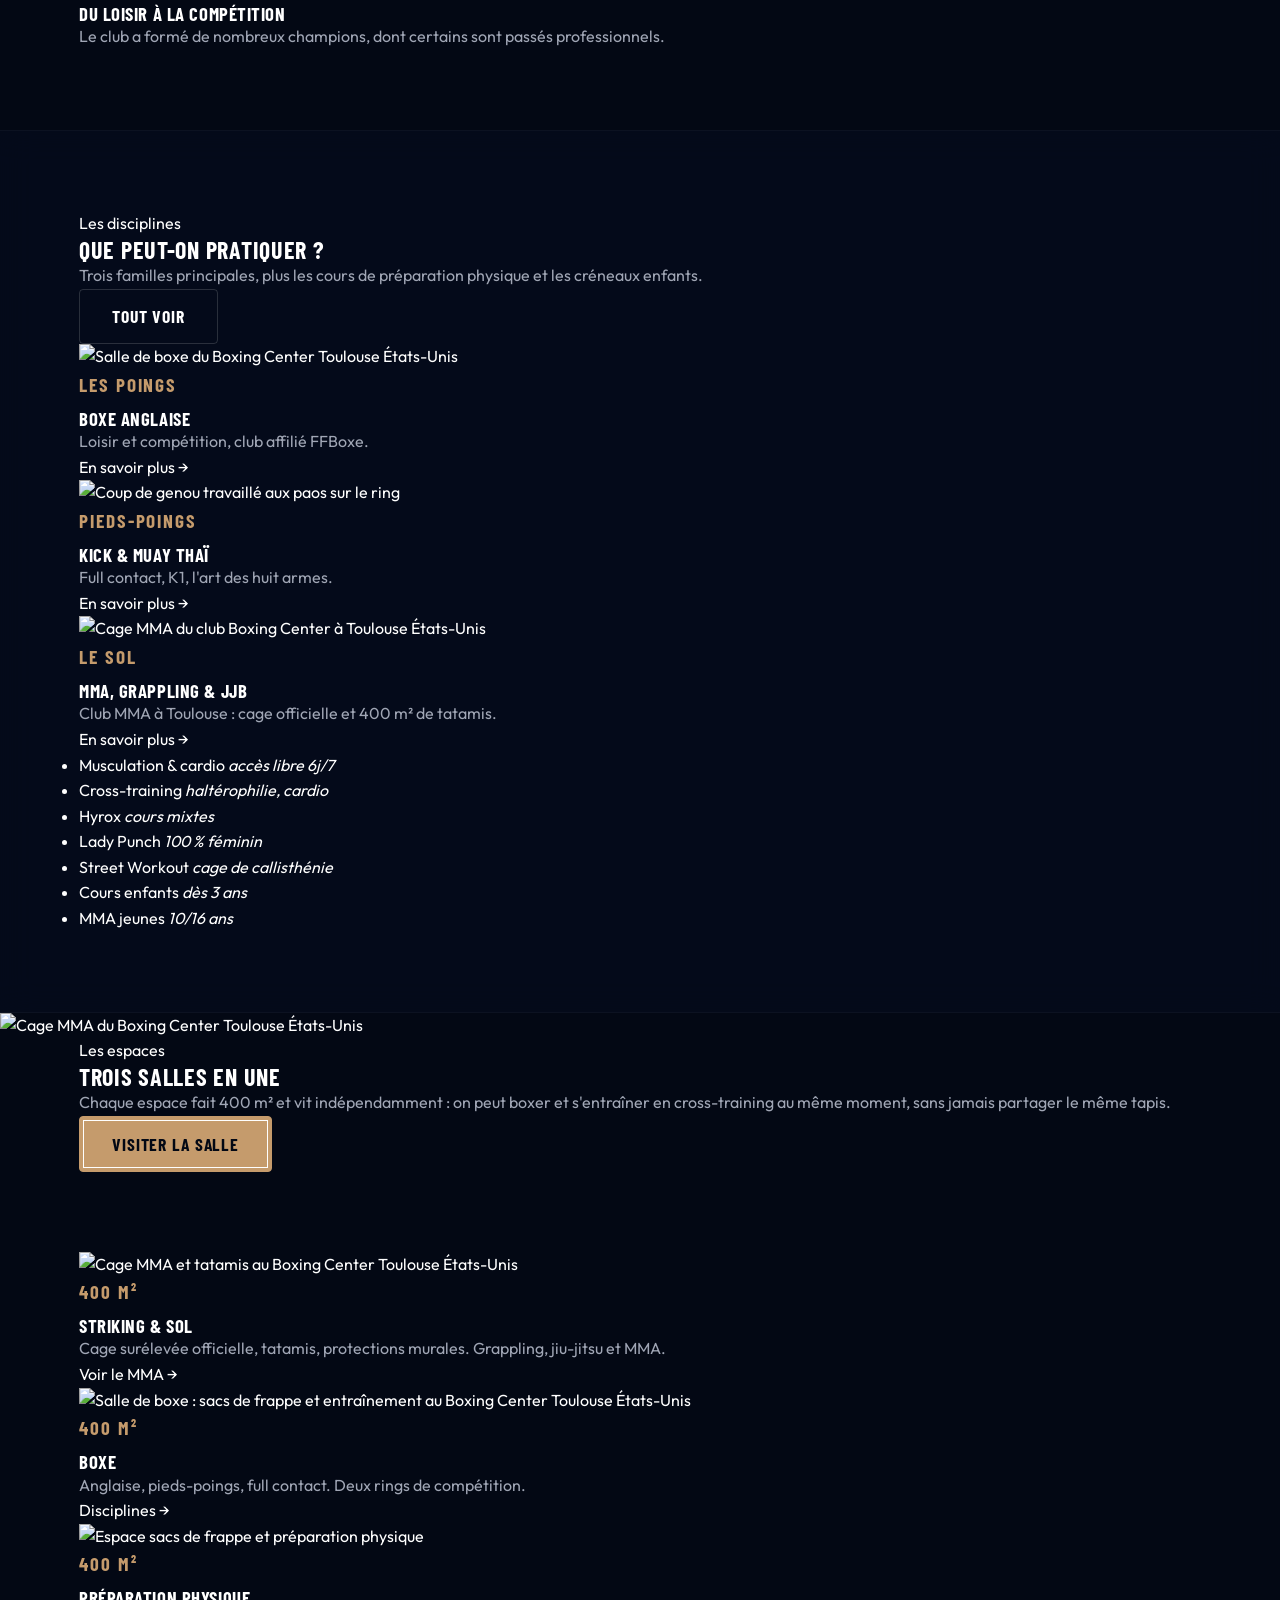
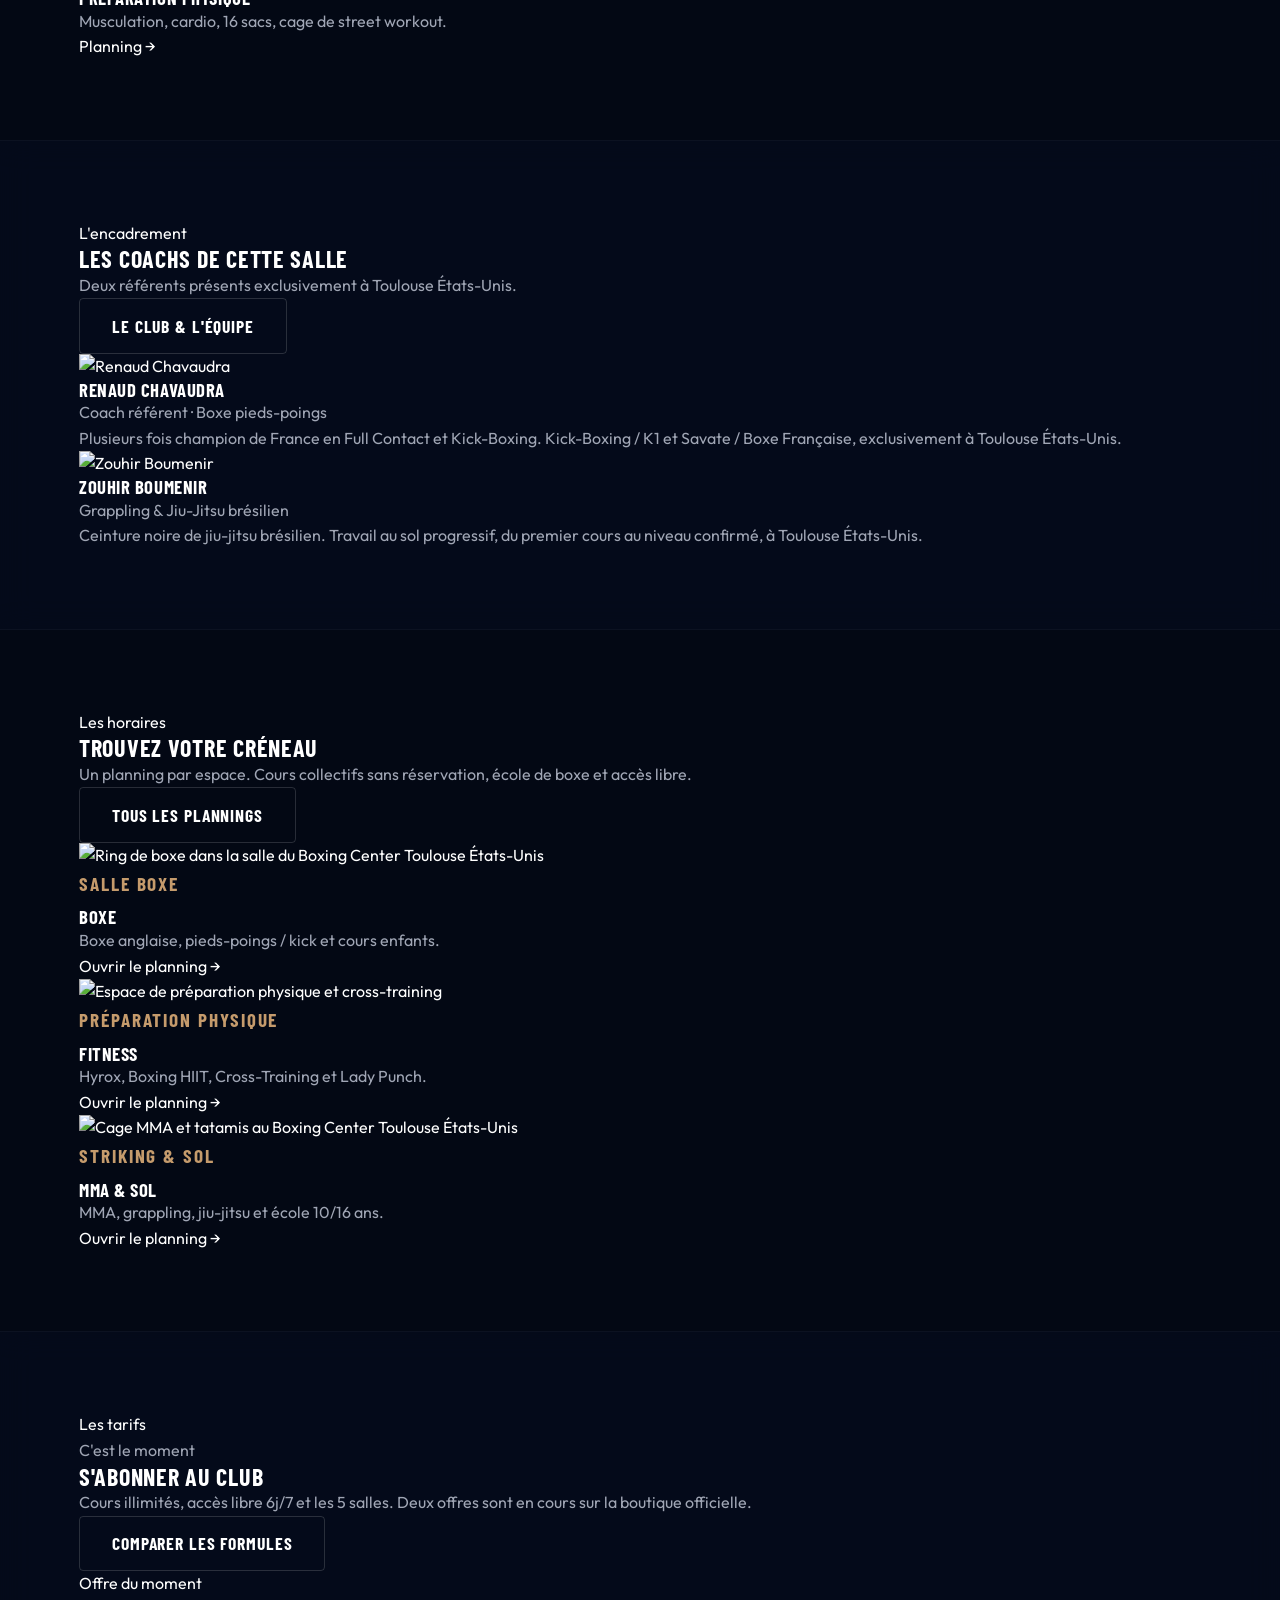
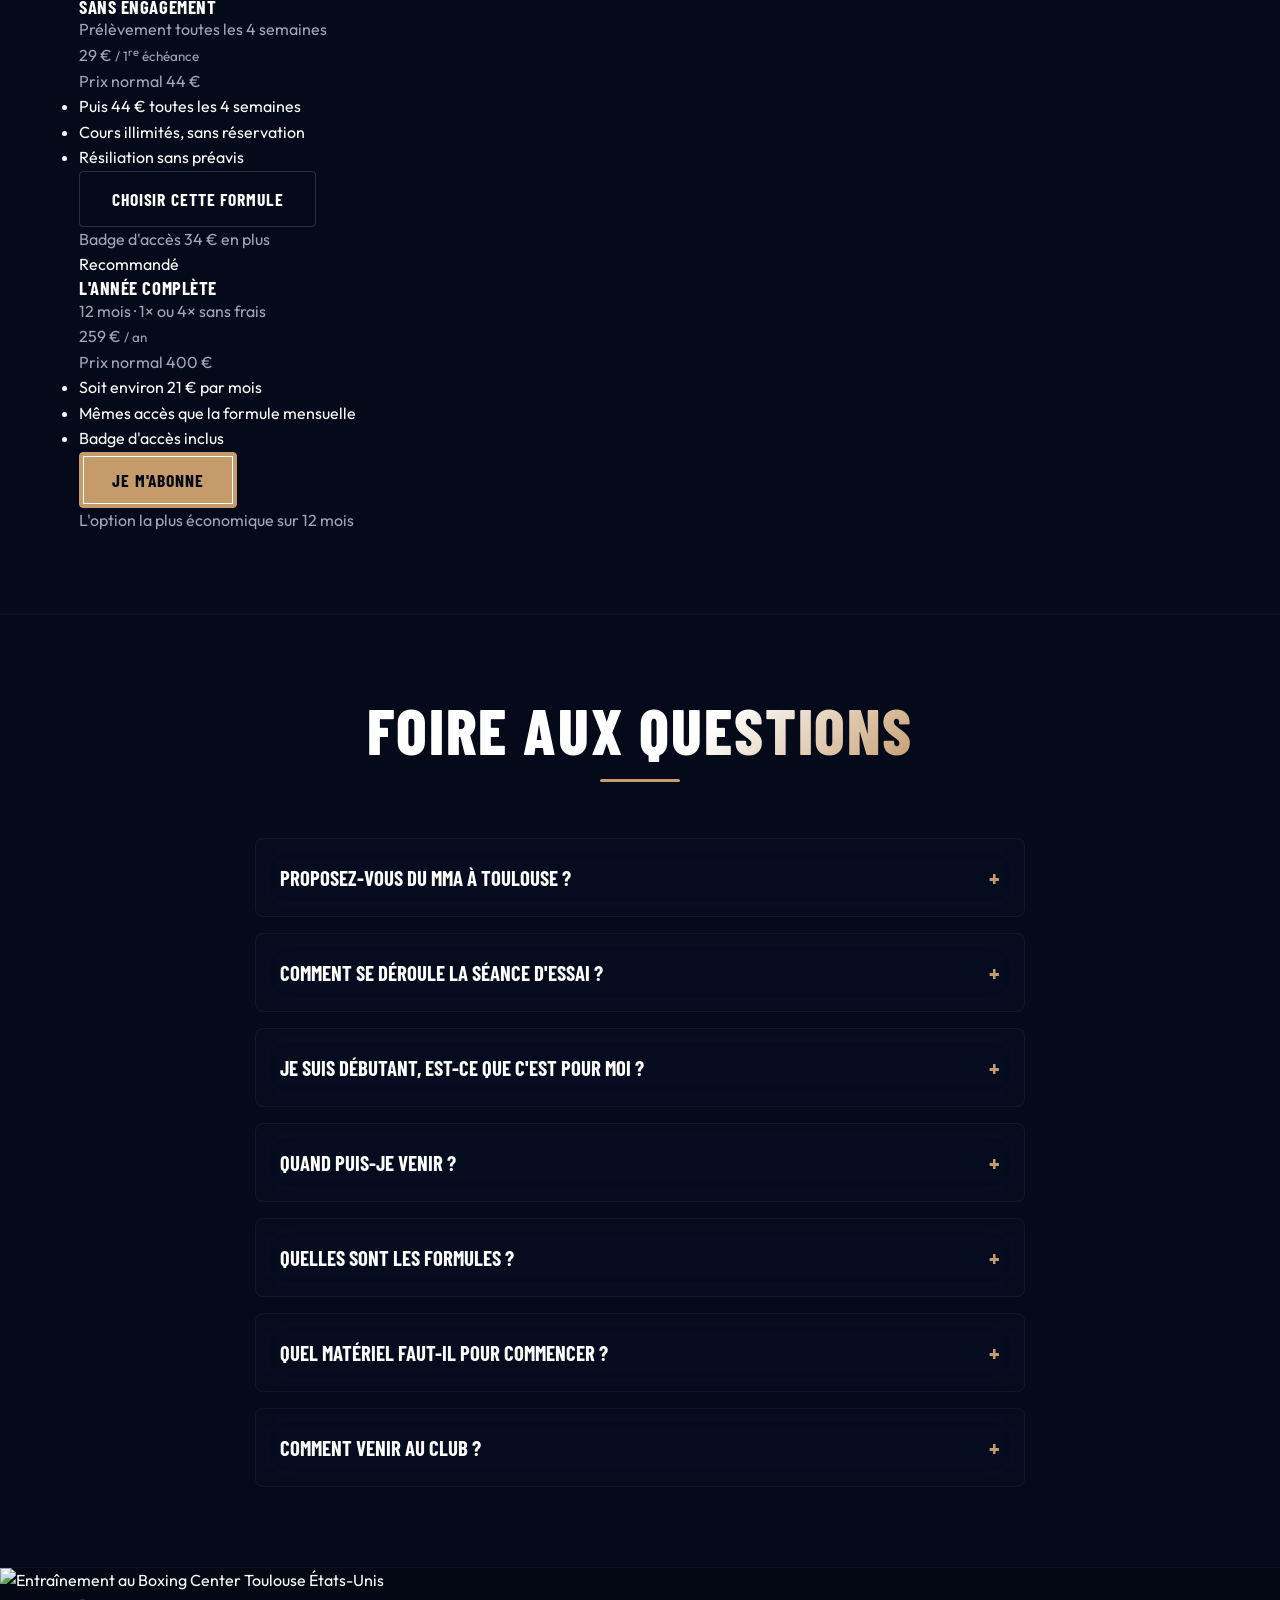
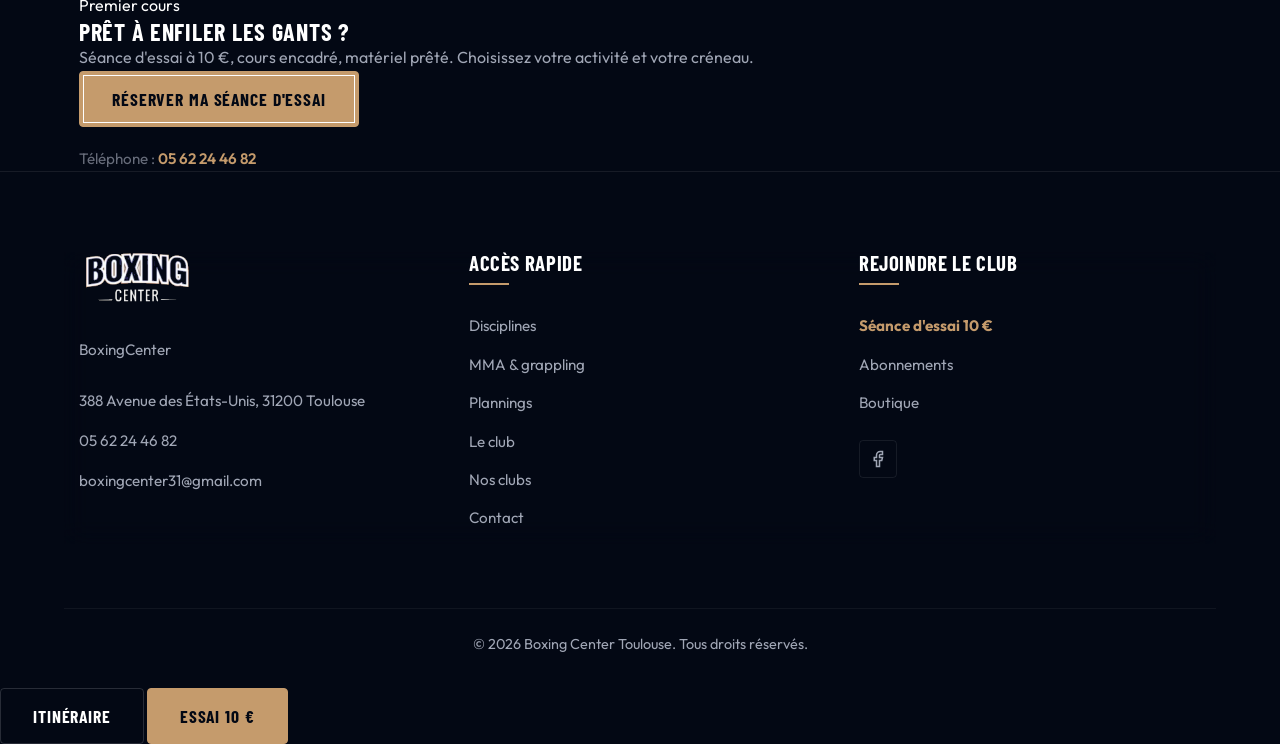
==== commit 82d9dd25: "Vignettes propres a la salle : jeu complet du 16 px au 512 Le site servait « logo_transparent_v2.png" ====
--- a/index.html
+++ b/index.html
@@ -1,294 +1,668 @@
-<!DOCTYPE html>
-<html lang="fr">
-<head>
-    <meta charset="UTF-8">
-    <meta name="viewport" content="width=device-width, initial-scale=1.0">
-    <meta name="description" content="Boxing Center - Club de boxe, MMA et fitness premium. Entraînez-vous avec des professionnels dans une ambiance unique.">
-    <title>Boxing Center Toulouse États-Unis - Club de Boxe, MMA & Fitness Premium</title>
-    <!-- Style CSS -->
-    <link rel="stylesheet" href="css/style.css">
-    <link rel="icon" type="image/png" href="logo/logo_transparent_v2.png">
-</head>
-<body>
-
-    <!-- Promo Banner -->
-    <div class="promo-banner" style="background-color: var(--bronze); color: var(--navy-dark); text-align: center; padding: 0.5rem; font-weight: 700; font-size: 0.95rem; z-index: 1000; position: relative;">
-        🔥 Offre Spéciale : Frais d'inscription offerts pour toute souscription avant la fin du mois ! <a href="https://boutique.boxingcenter.fr/10-abonnements" target="_blank" style="color: var(--navy-dark); text-decoration: underline; margin-left: 10px;">Profitez-en maintenant</a>
-    </div>
-
-    <!-- Header / Navigation -->
-    <header>
-        <div class="container nav-wrapper">
-            <a href="index.html" class="logo-link">
-                <img src="logo/logo_transparent_v2.png" alt="Boxing Center Logo" class="header-logo">
-            </a>
-            
-            <button class="hamburger" aria-label="Menu" aria-expanded="false">
-                <span class="bar"></span>
-                <span class="bar"></span>
-                <span class="bar"></span>
-            </button>
-            
-            <ul class="nav-menu">
-                <li class="nav-item active"><a href="index.html" class="nav-link">Accueil</a></li>
-                <li class="nav-item"><a href="disciplines.html" class="nav-link">Disciplines</a></li>
-                <li class="nav-item"><a href="planning.html" class="nav-link">Plannings</a></li>
-                <li class="nav-item"><a href="clubs.html" class="nav-link">Le Club</a></li>
-                <li class="nav-item"><a href="https://boutique.boxingcenter.fr/abonnements/88-2352-seance-d-essai-activite-au-choix.html#/31-salle_principale_d_entrainement-toulouse_st_cyprien/36-choix_discipline-boxe_anglaise" target="_blank" class="nav-link">Séance d'essai</a></li>
-                <li class="nav-item"><a href="https://boutique.boxingcenter.fr/" target="_blank" class="nav-link">Boutique</a></li>
-                <li class="nav-item"><a href="contact.html" class="nav-link">Contact</a></li>
-            </ul>
-            
-            <div class="nav-cta">
-                <a href="https://boutique.boxingcenter.fr/abonnements/88-2352-seance-d-essai-activite-au-choix.html#/31-salle_principale_d_entrainement-toulouse_st_cyprien/36-choix_discipline-boxe_anglaise" target="_blank" class="btn btn-primary double-outline-element">Séance d'essai</a>
-            </div>
-        </div>
-    </header>
-
-    <!-- Hero Section -->
-    <section class="hero" style="background-image: url('photo_salle/mma_cage.jpg'); background-size: cover; background-position: center;">
-        <div class="hero-overlay"></div>
-        <div class="container hero-content">
-            <img src="logo/logo_transparent_v2.png" alt="Boxing Center Logo" class="hero-logo-img">
-
-            <h1 class="hero-title">Boxing Center <span>États-Unis</span></h1>
-            <p class="hero-desc">Découvrez notre espace XXL de 1 200 m² d'entraînement répartis en 3 zones spécialisées de 400 m² : Boxe Anglaise & Pieds-Poings, Striking & Grappling, et Préparation Physique & Fitness.</p>
-            <div class="hero-btns">
-                <a href="https://boutique.boxingcenter.fr/abonnements/88-2352-seance-d-essai-activite-au-choix.html#/31-salle_principale_d_entrainement-toulouse_st_cyprien/36-choix_discipline-boxe_anglaise" target="_blank" class="btn btn-primary double-outline-element">Séance d'essai</a>
-                <a href="https://boutique.boxingcenter.fr/10-abonnements" target="_blank" class="btn btn-secondary">Offres & Tarifs</a>
-            </div>
-        </div>
-    </section>
-
-    <!-- Intro Section / L'Expérience -->
-    <section class="section">
-        <div class="container grid-2">
-            <div class="feature-info">
-
-                <h2 class="feature-title">Le plus grand complexe de combat <br><span>Avenue des États-Unis</span></h2>
-                <p class="feature-desc">Pour notre 6ᵉ club, nous avons repoussé toutes les limites. Bien plus qu'une simple salle, le Boxing Center États-Unis est un complexe hors norme de 1 200 m² dédié au dépassement de soi. Boxe, MMA, musculation et cross-training : nous avons réuni l'excellence de toutes nos disciplines dans un espace premium, conçu pour vous faire vivre une expérience d'entraînement inégalée.</p>
-                <ul class="feature-list">
-                    <li class="feature-list-item">
-                        <svg width="20" height="20" viewBox="0 0 24 24" fill="none" stroke="currentColor" stroke-width="3" stroke-linecap="round" stroke-linejoin="round"><polyline points="20 6 9 17 4 12"></polyline></svg>
-                        <span>1 200 m² d'entraînement et 3 espaces de 400 m²</span>
-                    </li>
-                    <li class="feature-list-item">
-                        <svg width="20" height="20" viewBox="0 0 24 24" fill="none" stroke="currentColor" stroke-width="3" stroke-linecap="round" stroke-linejoin="round"><polyline points="20 6 9 17 4 12"></polyline></svg>
-                        <span>2 rings de compétition et cage MMA surélevée officielle</span>
-                    </li>
-                    <li class="feature-list-item">
-                        <svg width="20" height="20" viewBox="0 0 24 24" fill="none" stroke="currentColor" stroke-width="3" stroke-linecap="round" stroke-linejoin="round"><polyline points="20 6 9 17 4 12"></polyline></svg>
-                        <span>Cage Cross Training/Street Workout & 16 sacs de frappe</span>
-                    </li>
-                </ul>
-                <a href="clubs.html" class="btn btn-secondary">Découvrir les espaces</a>
-            </div>
-            <div class="feature-img-wrapper">
-                <img src="photo_salle/DSC00983.jpg" alt="Boxing Center Ring" class="feature-img">
-            </div>
-        </div>
-    </section>
-
-    <!-- Disciplines Sticky Scroll Section -->
-    <section class="section section-bg-alt sticky-scroll-section">
-        <div class="container sticky-scroll-container">
-            
-            <!-- Left Side: Sticky Media Column -->
-            <div class="sticky-media-col">
-                <div class="media-frame double-outline-element">
-                    <img src="photo_salle/DSC01026 (1).jpg" alt="Boxe Anglaise" class="sticky-img active" id="img-boxe">
-                    <img src="photo_salle/mma_cage.jpg" alt="MMA" class="sticky-img" id="img-mma">
-                    <img src="photo_salle/taii.jpg" alt="Muay Thai" class="sticky-img" id="img-thai">
-                    <img src="photo_salle/ChatGPT Image 20 juin 2026, 13_18_30.jpg" alt="Cardio Boxing et Sacs de frappe" class="sticky-img" id="img-cardio">
-                </div>
-            </div>
-
-            <!-- Right Side: Scrolling Content Column -->
-            <div class="scrolling-content-col">
-                
-                <!-- Slide 1: Boxe Anglaise -->
-                <div class="content-slide" data-target="img-boxe" onclick="window.location.href='disciplines.html'">
-                    <span class="img-card-badge">Espace Boxe - 400 m²</span>
-                    <h3 class="slide-title">Boxe Anglaise</h3>
-                    <p class="slide-desc">La boxe anglaise est la discipline reine des poings. Axé sur la précision et la technique, cet espace comprend 2 rings de compétition et 400 m² de tapis d'entraînement.</p>
-                    <span class="slide-link">Découvrir la boxe anglaise →</span>
-                </div>
-
-                <!-- Slide 2: MMA & Travail au Sol -->
-                <div class="content-slide" data-target="img-mma" onclick="window.location.href='disciplines.html'">
-                    <span class="img-card-badge">Espace Striking & Sol - 400 m²</span>
-                    <h3 class="slide-title">MMA & Grappling (Sol)</h3>
-                    <p class="slide-desc">Équipé d'une cage surélevée officielle de MMA, de 400 m² de tatamis, de protections murales et de panneaux de séparation pour le travail spécifique du cage control.</p>
-                    <span class="slide-link">Découvrir l'espace MMA →</span>
-                </div>
-
-                <!-- Slide 3: Muay Thai -->
-                <div class="content-slide" data-target="img-thai" onclick="window.location.href='disciplines.html'">
-                    <span class="img-card-badge">Puissance & Tradition</span>
-                    <h3 class="slide-title">Muay Thai</h3>
-                    <p class="slide-desc">L'Art des 8 membres. Intègre les frappes de poings, pieds, coudes et genoux. Une discipline exigeante pour forger un mental d'acier et une condition physique hors norme.</p>
-                    <span class="slide-link">Découvrir le Muay Thai →</span>
-                </div>
-
-                <!-- Slide 4: Cross-Training -->
-                <div class="content-slide" data-target="img-cardio" onclick="window.location.href='disciplines.html'">
-                    <span class="img-card-badge">Force & Endurance</span>
-                    <h3 class="slide-title">Cross-Training</h3>
-                    <p class="slide-desc">Dépassez vos limites avec nos séances de cross-training. Une méthode d'entraînement intense et fonctionnelle combinant haltérophilie, gymnastique et cardio pour des résultats optimaux.</p>
-                    <span class="slide-link">Découvrir le Cross-Training →</span>
-                </div>
-
-            </div>
-        </div>
-    </section>
-
-
-
-    <!-- Découvrir nos offres -->
-    <section class="section section-bg-alt" style="border-top: 1px solid var(--border-color);">
-        <div class="container" style="text-align: center;">
-            <div style="max-width: 800px; margin: 0 auto;">
-                <span class="feature-tag">Rejoignez le club</span>
-                <h2 class="section-title" style="margin-bottom: 2rem;">L'Expérience <span>Boxing Center</span></h2>
-                <p style="color: var(--text-secondary); font-size: 1.1rem; line-height: 1.8; margin-bottom: 2.5rem;">
-                    Rejoindre Boxing Center Toulouse États-Unis, c'est accéder à <strong>1 200 m² d'installations haut de gamme</strong> et à une communauté passionnée. Que vous soyez débutant ou compétiteur, nos formules s'adaptent à vos besoins avec un accès illimité 7j/7 à tous les espaces et à l'ensemble des cours collectifs dispensés par nos coachs experts.
-                </p>
-                <div style="display: flex; gap: 1rem; justify-content: center; flex-wrap: wrap;">
-                    <a href="https://boutique.boxingcenter.fr/10-abonnements" target="_blank" class="btn btn-primary double-outline-element" style="font-size: 1.1rem; padding: 1rem 2rem;">Découvrir nos abonnements</a>
-                    <a href="https://boutique.boxingcenter.fr/abonnements/88-2352-seance-d-essai-activite-au-choix.html#/31-salle_principale_d_entrainement-toulouse_st_cyprien/36-choix_discipline-boxe_anglaise" target="_blank" class="btn btn-secondary" style="font-size: 1.1rem; padding: 1rem 2rem;">Réserver un essai gratuit</a>
-                </div>
-            </div>
-        </div>
-    </section>
-
-    <!-- Testimonials / Réassurance -->
-    <section class="section" style="border-top: 1px solid var(--border-color);">
-        <div class="container">
-            <h2 class="section-title">L'avis de <span>nos membres</span></h2>
-            <div class="grid-4">
-                <div class="card testimonial-card" style="padding: 2rem; border-color: var(--border-color); display: flex; flex-direction: column; justify-content: space-between;">
-                    <div>
-                        <div style="color: var(--bronze); margin-bottom: 1rem; font-size: 1.2rem;">★★★★★</div>
-                        <p style="font-style: italic; color: var(--text-secondary); margin-bottom: 1.5rem; font-size: 0.95rem; line-height: 1.5;">"Une salle incroyable, immense et super bien équipée. Les coachs sont super pédagogues et l'ambiance est hyper motivante."</p>
-                    </div>
-                    <h4 style="font-family: 'Barlow Condensed', sans-serif; font-size: 1.2rem; font-weight: 700; text-transform: uppercase; margin-bottom: 0;">Célia M. <span style="font-family: 'Outfit', sans-serif; font-size: 0.8rem; color: var(--bronze); display: block; font-weight: 400; text-transform: none; margin-top: 4px;">Membre Boxe Anglaise</span></h4>
-                </div>
-                <div class="card testimonial-card" style="padding: 2rem; border-color: var(--border-color); display: flex; flex-direction: column; justify-content: space-between;">
-                    <div>
-                        <div style="color: var(--bronze); margin-bottom: 1rem; font-size: 1.2rem;">★★★★★</div>
-                        <p style="font-style: italic; color: var(--text-secondary); margin-bottom: 1.5rem; font-size: 0.95rem; line-height: 1.5;">"La cage de MMA est au top et l'espace de lutte/grappling de 400m² est unique à Toulouse. Le meilleur club de la région sans hésiter."</p>
-                    </div>
-                    <h4 style="font-family: 'Barlow Condensed', sans-serif; font-size: 1.2rem; font-weight: 700; text-transform: uppercase; margin-bottom: 0;">Guillaume P. <span style="font-family: 'Outfit', sans-serif; font-size: 0.8rem; color: var(--bronze); display: block; font-weight: 400; text-transform: none; margin-top: 4px;">Compétiteur MMA</span></h4>
-                </div>
-                <div class="card testimonial-card" style="padding: 2rem; border-color: var(--border-color); display: flex; flex-direction: column; justify-content: space-between;">
-                    <div>
-                        <div style="color: var(--bronze); margin-bottom: 1rem; font-size: 1.2rem;">★★★★★</div>
-                        <p style="font-style: italic; color: var(--text-secondary); margin-bottom: 1.5rem; font-size: 0.95rem; line-height: 1.5;">"Super cours collectifs de Boxing Lady et de préparation physique. Les vestiaires et les équipements de musculation sont très propres."</p>
-                    </div>
-                    <h4 style="font-family: 'Barlow Condensed', sans-serif; font-size: 1.2rem; font-weight: 700; text-transform: uppercase; margin-bottom: 0;">Manon L. <span style="font-family: 'Outfit', sans-serif; font-size: 0.8rem; color: var(--bronze); display: block; font-weight: 400; text-transform: none; margin-top: 4px;">Membre Fitness & Lady</span></h4>
-                </div>
-                <div class="card testimonial-card" style="padding: 2rem; border-color: var(--border-color); display: flex; flex-direction: column; justify-content: space-between;">
-                    <div>
-                        <div style="color: var(--bronze); margin-bottom: 1rem; font-size: 1.2rem;">★★★★★</div>
-                        <p style="font-style: italic; color: var(--text-secondary); margin-bottom: 1.5rem; font-size: 0.95rem; line-height: 1.5;">"Grand espace musculation et de cross-training en accès libre. Idéal pour s'entraîner seul ou en groupe. Coachs à l'écoute."</p>
-                    </div>
-                    <h4 style="font-family: 'Barlow Condensed', sans-serif; font-size: 1.2rem; font-weight: 700; text-transform: uppercase; margin-bottom: 0;">Johnson T. <span style="font-family: 'Outfit', sans-serif; font-size: 0.8rem; color: var(--bronze); display: block; font-weight: 400; text-transform: none; margin-top: 4px;">Membre Préparation Physique</span></h4>
-                </div>
-            </div>
-        </div>
-    </section>
-
-    <!-- FAQ Section -->
-    <section class="section section-bg-alt" style="border-top: 1px solid var(--border-color); border-bottom: 1px solid var(--border-color);">
-        <div class="container" style="max-width: 800px;">
-            <h2 class="section-title">Foire Aux <span>Questions</span></h2>
-            
-            <div class="faq-accordion">
-                <div class="faq-item">
-                    <button class="faq-question">Comment se déroule la première séance d'essai ? <span class="faq-icon">+</span></button>
-                    <div class="faq-answer">
-                        <p>Il vous suffit de réserver votre séance en ligne via notre formulaire ou par téléphone. Présentez-vous 15 minutes avant le début du cours avec une tenue de sport adaptée (t-shirt et short/legging), une bouteille d'eau et une serviette. Nous vous prêtons les gants et les protections pour votre premier essai !</p>
-                    </div>
-                </div>
-                <div class="faq-item">
-                    <button class="faq-question">Quel équipement dois-je apporter pour les cours ? <span class="faq-icon">+</span></button>
-                    <div class="faq-answer">
-                        <p>Pour la boxe anglaise et pieds-poings, une paire de gants de boxe, des bandes de protection et un protège-dents sont indispensables. Pour le MMA et le Grappling, un rashguard et un short de combat sont recommandés. Vous pouvez acheter tout votre équipement directement dans notre boutique officielle au club.</p>
-                    </div>
-                </div>
-                <div class="faq-item">
-                    <button class="faq-question">Quelles sont vos formules d'abonnements ? <span class="faq-icon">+</span></button>
-                    <div class="faq-answer">
-                        <p>Nous proposons plusieurs formules d'abonnements adaptées à vos besoins : des abonnements annuels avec engagement pour bénéficier du meilleur tarif mensuel, ainsi que des formules sans engagement pour un maximum de flexibilité. Des tarifs étudiants et des offres promotionnelles de rentrée sont également disponibles. Consultez notre page Tarifs pour plus de détails.</p>
-                    </div>
-                </div>
-                <div class="faq-item">
-                    <button class="faq-question">La salle de Toulouse États-Unis est-elle facile d'accès ? <span class="faq-icon">+</span></button>
-                    <div class="faq-answer">
-                        <p>Oui, notre salle est idéalement située au 388 Avenue des États-Unis, à proximité immédiate de la sortie de périphérique 33b "Lalande". Nous disposons d'un grand parking réservé aux membres pour vous garer facilement.</p>
-                    </div>
-                </div>
-            </div>
-        </div>
-    </section>
-
-    <!-- CTA Section -->
-    <section class="section" style="text-align: center; border-bottom: 1px solid var(--border-color);">
-        <div class="container">
-            <h2 style="font-size: clamp(2rem, 5vw, 3.5rem); margin-bottom: 1.5rem;">Prêt à monter sur le ring ?</h2>
-            <p style="max-width: 600px; margin: 0 auto 2.5rem; font-size: 1.1rem; color: var(--text-secondary);">Faites le premier pas aujourd'hui. Votre première séance d'entraînement est entièrement gratuite et sans engagement.</p>
-            <a href="https://boutique.boxingcenter.fr/abonnements/88-2352-seance-d-essai-activite-au-choix.html#/31-salle_principale_d_entrainement-toulouse_st_cyprien/36-choix_discipline-boxe_anglaise" target="_blank" class="btn btn-primary double-outline-element" style="font-size: 1.2rem; padding: 1rem 3rem;">Réserver mon cours d'essai</a>
-        </div>
-    </section>
-
-    <!-- Footer -->
-    <footer>
-        <div class="container footer-grid" style="grid-template-columns: repeat(auto-fit, minmax(250px, 1fr)); gap: 3rem;">
-            <!-- Colonne 1 : Logo & Infos -->
-            <div class="footer-about">
-                <img src="logo/logo_transparent_v2.png" alt="Boxing Center" class="footer-logo-img" style="margin-bottom: 1.5rem;">
-                <ul class="footer-links" style="font-size: 0.95rem; color: var(--text-secondary); line-height: 1.8;">
-                    <li><svg width="1em" height="1em" viewBox="0 0 24 24" fill="none" stroke="currentColor" stroke-width="2" style="vertical-align: middle; margin-right: 8px;"><path d="M21 10c0 7-9 13-9 13s-9-6-9-13a9 9 0 0 1 18 0z"></path><circle cx="12" cy="10" r="3"></circle></svg> 388 Ave. des États-Unis, Toulouse</li>
-                    <li><svg width="1em" height="1em" viewBox="0 0 24 24" fill="none" stroke="currentColor" stroke-width="2" style="vertical-align: middle; margin-right: 8px;"><path d="M22 16.92v3a2 2 0 0 1-2.18 2 19.79 19.79 0 0 1-8.63-3.07 19.5 19.5 0 0 1-6-6 19.79 19.79 0 0 1-3.07-8.67A2 2 0 0 1 4.11 2h3a2 2 0 0 1 2 1.72 12.84 12.84 0 0 0 .7 2.81 2 2 0 0 1-.45 2.11L8.09 9.91a16 16 0 0 0 6 6l1.27-1.27a2 2 0 0 1 2.11-.45 12.84 12.84 0 0 0 2.81.7A2 2 0 0 1 22 16.92z"></path></svg> <a href="tel:0562244682" style="text-decoration:none; color:inherit;">05 62 24 46 82</a></li>
-                    <li><svg width="1em" height="1em" viewBox="0 0 24 24" fill="none" stroke="currentColor" stroke-width="2" style="vertical-align: middle; margin-right: 8px;"><path d="M4 4h16c1.1 0 2 .9 2 2v12c0 1.1-.9 2-2 2H4c-1.1 0-2-.9-2-2V6c0-1.1.9-2 2-2z"></path><polyline points="22,6 12,13 2,6"></polyline></svg> <a href="mailto:boxingcenter31@gmail.com" style="text-decoration:none; color:inherit;">boxingcenter31@gmail.com</a></li>
-                </ul>
-            </div>
-            
-            <!-- Colonne 2 : Horaires -->
-            <div>
-                <h3 class="footer-title">Plannings & Horaires</h3>
-                <ul class="footer-links">
-                    <li><a href="planning.html" style="color: var(--bronze); font-weight: bold; display: inline-flex; align-items: center; gap: 0.5rem; text-decoration: none;">Voir tous les horaires <svg width="16" height="16" viewBox="0 0 24 24" fill="none" stroke="currentColor" stroke-width="2"><line x1="5" y1="12" x2="19" y2="12"></line><polyline points="12 5 19 12 12 19"></polyline></svg></a></li>
-                </ul>
-            </div>
-
-            <!-- Colonne 3 : Liens Essentiels & Réseaux -->
-            <div>
-                <h3 class="footer-title">Boxing Center</h3>
-                <ul class="footer-links" style="margin-bottom: 2rem;">
-                    <li><a href="https://boutique.boxingcenter.fr/abonnements/88-2352-seance-d-essai-activite-au-choix.html" target="_blank" style="color: var(--bronze); font-weight:700;">Réserver une Séance d'essai</a></li>
-                    <li><a href="https://boutique.boxingcenter.fr/" target="_blank">Boutique Officielle</a></li>
-                </ul>
-                <div class="social-links">
-                    <a href="#" class="social-link" aria-label="Facebook">
-                        <svg width="18" height="18" viewBox="0 0 24 24" fill="none" stroke="currentColor" stroke-width="2"><path d="M18 2h-3a5 5 0 0 0-5 5v3H7v4h3v8h4v-8h3l1-4h-4V7a1 1 0 0 1 1-1h3z"></path></svg>
-                    </a>
-                    <a href="#" class="social-link" aria-label="Instagram">
-                        <svg width="18" height="18" viewBox="0 0 24 24" fill="none" stroke="currentColor" stroke-width="2"><rect x="2" y="2" width="20" height="20" rx="5" ry="5"></rect><path d="M16 11.37A4 4 0 1 1 12.63 8 4 4 0 0 1 16 11.37z"></path><line x1="17.5" y1="6.5" x2="17.51" y2="6.5"></line></svg>
-                    </a>
-                    <a href="#" class="social-link" aria-label="YouTube">
-                        <svg width="18" height="18" viewBox="0 0 24 24" fill="none" stroke="currentColor" stroke-width="2"><path d="M22.54 6.42a2.78 2.78 0 0 0-1.94-2C18.88 4 12 4 12 4s-6.88 0-8.6.46a2.78 2.78 0 0 0-1.94 2A29 29 0 0 0 1 11.75a29 29 0 0 0 .46 5.33A2.78 2.78 0 0 0 3.4 19c1.72.46 8.6.46 8.6.46s6.88 0 8.6-.46a2.78 2.78 0 0 0 1.94-2 29 29 0 0 0 .46-5.25 29 29 0 0 0-.46-5.33z"></path><polygon points="9.75 15.02 15.5 11.75 9.75 8.48 9.75 15.02"></polygon></svg>
-                    </a>
-                </div>
-            </div>
-        </div>
-
-        <div class="container footer-bottom" style="justify-content: center; border-top: 1px solid rgba(255,255,255,0.05); padding-top: 1.5rem;">
-            <p>&copy; 2026 Boxing Center Toulouse. Tous droits réservés.</p>
-        </div>
-    </footer>
-
-    <!-- Scripts -->
-    <script src="js/main.js"></script>
-</body>
-</html>
+<!DOCTYPE html>
+<html lang="fr">
+<head>
+    <meta charset="UTF-8">
+    <script>
+    (function () {
+        var path = location.pathname;
+        var file = path.split('/').pop() || '';
+        if (file === 'index.html') {
+            history.replaceState(null, '', './' + location.search + location.hash);
+            return;
+        }
+        if (/\.html$/.test(file) && file !== '404.html') {
+            location.replace(file.replace(/\.html$/, '') + '/' + location.search + location.hash);
+            return;
+        }
+        if (file && file.indexOf('.') === -1 && path.slice(-1) !== '/') {
+            location.replace(path + '/' + location.search + location.hash);
+        }
+    })();
+    </script>
+    <meta name="viewport" content="width=device-width, initial-scale=1.0">
+    <meta name="description" content="Club MMA à Toulouse, avenue des États-Unis : cage officielle, grappling, jiu-jitsu et boxe. 1 200 m², cours tous niveaux. Séance d'essai 10 €.">
+    <title>Club MMA Toulouse | Boxing Center États-Unis — cage, grappling &amp; boxe</title>
+    <link rel="canonical" href="./">
+    <link rel="sitemap" type="application/xml" href="sitemap.xml">
+    <meta name="robots" content="index,follow">
+    <meta name="theme-color" content="#030814">
+    <meta property="og:type" content="website">
+    <meta property="og:locale" content="fr_FR">
+    <meta property="og:url" content="./">
+    <meta property="og:site_name" content="Boxing Center Toulouse États-Unis">
+    <meta property="og:title" content="Club MMA Toulouse | Boxing Center États-Unis">
+    <meta property="og:description" content="Club MMA à Toulouse : cage officielle, grappling, jiu-jitsu et boxe, avenue des États-Unis. Essai 10 €.">
+    <meta property="og:image" content="photo_salle/salle_cage_ring.jpg">
+    <meta property="og:image:type" content="image/jpeg">
+    <meta property="og:image:width" content="1600">
+    <meta property="og:image:height" content="891">
+    <meta property="og:image:alt" content="Cage MMA et ring au Boxing Center Toulouse États-Unis">
+    <meta name="twitter:card" content="summary_large_image">
+    <meta name="twitter:title" content="Club MMA Toulouse | Boxing Center États-Unis">
+    <meta name="twitter:description" content="Club MMA à Toulouse : cage officielle, grappling, jiu-jitsu et boxe, avenue des États-Unis. Essai 10 €.">
+    <meta name="twitter:image" content="photo_salle/salle_cage_ring.jpg">
+    <link rel="apple-touch-icon" sizes="180x180" href="apple-touch-icon.png?i=3">
+    <link rel="preconnect" href="https://fonts.googleapis.com">
+    <link rel="preconnect" href="https://fonts.gstatic.com" crossorigin>
+    <link href="https://fonts.googleapis.com/css2?family=Allura&family=Barlow+Condensed:wght@400;600;700;800&family=Great+Vibes&family=Manrope:wght@400;500;600;700&family=Pacifico&display=swap" rel="stylesheet">
+    <link rel="stylesheet" href="css/style.css">
+    <link rel="preload" as="image" href="photo_salle/hero_gants.webp" type="image/webp" fetchpriority="high">
+    <link rel="icon" type="image/png" sizes="16x16" href="favicon-16.png?i=3">
+    <link rel="icon" type="image/png" sizes="32x32" href="favicon-32.png?i=3">
+    <link rel="icon" type="image/png" sizes="48x48" href="favicon-48.png?i=3">
+    <link rel="icon" type="image/png" sizes="192x192" href="favicon-192.png?i=3">
+    <link rel="manifest" href="site.webmanifest">
+    <script type="application/ld+json">
+    {
+      "@context": "https://schema.org",
+      "@graph": [
+        {
+          "@type": "WebSite",
+          "@id": "#website",
+          "name": "Boxing Center Toulouse États-Unis",
+          "inLanguage": "fr-FR",
+          "publisher": { "@id": "#club" }
+        },
+        {
+          "@type": "SportsActivityLocation",
+          "@id": "#club",
+          "name": "Boxing Center Toulouse États-Unis",
+          "alternateName": ["Club MMA Toulouse États-Unis", "Boxing Center États-Unis"],
+          "description": "Club MMA et salle de sports de combat à Toulouse, avenue des États-Unis. Cage officielle, grappling, jiu-jitsu brésilien, boxe et préparation physique. 1 200 m².",
+          "image": "photo_salle/salle_cage_ring.jpg",
+          "logo": "logo/logo_transparent_v2.png",
+          "address": {
+            "@type": "PostalAddress",
+            "streetAddress": "388 Avenue des États-Unis",
+            "postalCode": "31200",
+            "addressLocality": "Toulouse",
+            "addressRegion": "Occitanie",
+            "addressCountry": "FR"
+          },
+          "geo": {
+            "@type": "GeoCoordinates",
+            "latitude": 43.622285,
+            "longitude": 1.423984
+          },
+          "telephone": "+33562244682",
+          "email": "boxingcenter31@gmail.com",
+          "priceRange": "€",
+          "hasMap": "https://www.google.com/maps?q=388+Avenue+des+États-Unis,+31200+Toulouse",
+          "sameAs": ["https://www.facebook.com/BoxingCenterToulouse/", "https://boxingcenter.fr/salle-de-sport-toulouse/boxing-center-salle-de-toulouse-etats-unis/"],
+          "areaServed": { "@type": "City", "name": "Toulouse" },
+          "sport": ["Boxe anglaise", "Boxe pieds-poings", "Full Contact", "MMA", "Grappling", "Jiu-Jitsu brésilien", "Cross Training", "Hyrox"],
+          "openingHoursSpecification": {
+            "@type": "OpeningHoursSpecification",
+            "dayOfWeek": ["Monday", "Tuesday", "Wednesday", "Thursday", "Friday", "Saturday"],
+            "opens": "10:00",
+            "closes": "21:15"
+          }
+        }
+      ]
+    }
+    </script>
+    <script src="js/seo.js"></script>
+</head>
+<body class="home">
+
+    <a href="#contenu" class="skip-link">Aller au contenu</a>
+
+    <header>
+        <div class="container nav-wrapper">
+            <a href="./" class="logo-link">
+                <img src="logo/logo_transparent_v2.png" alt="Boxing Center Toulouse États-Unis" class="header-logo" width="186" height="88">
+            </a>
+
+            <button class="hamburger" aria-label="Ouvrir le menu" aria-expanded="false" aria-controls="nav-menu">
+                <span class="bar"></span>
+                <span class="bar"></span>
+                <span class="bar"></span>
+            </button>
+
+            <ul class="nav-menu" id="nav-menu">
+                <li class="nav-item active"><a href="./" class="nav-link" aria-current="page">Accueil</a></li>
+                <li class="nav-item"><a href="disciplines/" class="nav-link">Disciplines</a></li>
+                <li class="nav-item"><a href="planning/" class="nav-link">Plannings</a></li>
+                <li class="nav-item"><a href="clubs/" class="nav-link">Le Club</a></li>
+                <li class="nav-item"><a href="nos-clubs/" class="nav-link">Nos clubs</a></li>
+                <li class="nav-item"><a href="abonnements/" class="nav-link">Abonnements</a></li>
+                <li class="nav-item"><a href="contact/" class="nav-link">Contact</a></li>
+            </ul>
+
+            <div class="nav-cta">
+                <a href="https://boutique.boxingcenter.fr/abonnements/88-2352-seance-d-essai-activite-au-choix.html" target="_blank" rel="noopener" class="btn btn-primary double-outline-element">Faire un essai</a>
+            </div>
+        </div>
+    </header>
+
+    <main id="contenu">
+
+    <section class="hero">
+        <div class="hero-visual">
+            <picture>
+                <source srcset="photo_salle/hero_gants.webp" type="image/webp">
+                <img src="photo_salle/hero_gants.jpg" alt="Gants de boxe dans la salle du Boxing Center Toulouse États-Unis" width="732" height="730" fetchpriority="high" decoding="async">
+            </picture>
+        </div>
+
+        <div class="hero-stage">
+            <div class="hero-copy">
+                <p class="hero-tagline">Club MMA, boxe &amp; sports de combat · Toulouse</p>
+                <h1 class="hero-title">
+                    <span class="visually-hidden">Club MMA et boxe à Toulouse — Boxing Center États-Unis</span>
+                    <picture>
+                        <source srcset="logo/wordmark_boxing_center.webp" type="image/webp">
+                        <img class="hero-lockup" src="logo/wordmark_boxing_center.png" alt="" width="494" height="329">
+                    </picture>
+                </h1>
+                <p class="hero-desc">La plus grande salle de sports de combat de France. MMA, grappling, boxe et préparation physique, un seul club, avenue des États-Unis.</p>
+                <div class="hero-btns">
+                    <a href="https://boutique.boxingcenter.fr/abonnements/88-2352-seance-d-essai-activite-au-choix.html" target="_blank" rel="noopener" class="btn hero-btn-primary">
+                        <svg width="16" height="16" viewBox="0 0 24 24" fill="none" stroke="currentColor" stroke-width="2" aria-hidden="true"><rect x="3" y="5" width="18" height="16" rx="2"></rect><path d="M3 10h18M8 3v4M16 3v4"></path></svg>
+                        Réserver un essai
+                    </a>
+                    <a href="clubs/" class="btn hero-btn-secondary">
+                        <svg width="16" height="16" viewBox="0 0 24 24" fill="none" stroke="currentColor" stroke-width="2" aria-hidden="true"><circle cx="12" cy="12" r="10"></circle><polygon points="10 8 16 12 10 16" fill="currentColor" stroke="none"></polygon></svg>
+                        Découvrir le club
+                    </a>
+                </div>
+                <ul class="hero-stats" aria-label="Le club en chiffres">
+                    <li>
+                        <strong data-count-to="1200" data-suffix="m²">1 200 m²</strong>
+                        <span>de superficie</span>
+                    </li>
+                    <li>
+                        <strong data-count-to="3">3</strong>
+                        <span>espaces de 400 m²</span>
+                    </li>
+                    <li>
+                        <strong data-count-to="5">5</strong>
+                        <span>salles du réseau</span>
+                    </li>
+                    <li>
+                        <strong>6j/7</strong>
+                        <span>d’ouverture</span>
+                    </li>
+                </ul>
+            </div>
+        </div>
+
+        <div class="hero-band">
+            <article>
+                <h2>Toutes les disciplines</h2>
+                <p>Boxe anglaise, thaï, kick boxing, MMA, grappling et plus.</p>
+            </article>
+            <article>
+                <h2>Coachs</h2>
+                <p>Coach diplômé et spécialisé dans chaque discipline.</p>
+            </article>
+            <article>
+                <h2>Plannings</h2>
+                <p>Cours pour tous les niveaux, sans réservation.</p>
+            </article>
+            <article>
+                <h2>Le club</h2>
+                <p>388 avenue des États-Unis, Toulouse.</p>
+            </article>
+        </div>
+    </section>
+
+    <section class="editorial-split" aria-labelledby="identite-title">
+        <div class="editorial-media">
+            <picture>
+                <source srcset="photo_salle/planning_mma_card.webp" type="image/webp">
+                <img src="photo_salle/planning_mma_card.jpg" alt="Cage MMA et tatamis au Boxing Center Toulouse États-Unis" width="1200" height="1600" loading="lazy" decoding="async">
+            </picture>
+        </div>
+        <div class="editorial-copy">
+            <p class="script-caption script-soft">Depuis 2016 à Toulouse</p>
+            <span class="eyebrow">Le club</span>
+            <h2 id="identite-title">Un club MMA et de boxe ouvert à tout le monde.</h2>
+            <p>Boxing Center est né à Toulouse en 2016, inspiré des salles américaines. La salle des États-Unis en est la plus grande : 1 200 m² répartis en trois espaces de 400 m², pensés pour que la boxe, le MMA, le grappling et la préparation physique cohabitent sans se gêner.</p>
+            <ul class="editorial-points">
+                <li>Cours collectifs illimités, sans réservation</li>
+                <li>Musculation, cardio et cross-training en accès libre 6j/7, de 10h à 21h15</li>
+                <li>Votre abonnement ouvre les 5 salles du réseau</li>
+            </ul>
+            <a href="clubs/" class="btn btn-secondary">Découvrir la salle</a>
+        </div>
+    </section>
+
+    <section class="section" aria-labelledby="preuve-title">
+        <div class="container">
+            <div class="section-head">
+                <div>
+                    <span class="eyebrow">Pourquoi ici</span>
+                    <h2 id="preuve-title">Un encadrement <span>qui tient la route</span></h2>
+                </div>
+            </div>
+            <div class="proof-grid">
+                <article class="proof-item">
+                    <h3>Depuis 2016</h3>
+                    <p>Le club a ouvert sa première salle à Toulouse en 2016. Il en compte cinq aujourd'hui.</p>
+                </article>
+                <article class="proof-item">
+                    <h3>FFBoxe &amp; FFKMDA</h3>
+                    <p>Complexes affiliés aux fédérations : licences, compétitions officielles, coachs diplômés.</p>
+                </article>
+                <article class="proof-item">
+                    <h3>Plus de 40 % de femmes</h3>
+                    <p>La proportion la plus élevée de la région, avec des cours exclusivement féminins.</p>
+                </article>
+                <article class="proof-item">
+                    <h3>Du loisir à la compétition</h3>
+                    <p>Le club a formé de nombreux champions, dont certains sont passés professionnels.</p>
+                </article>
+            </div>
+        </div>
+    </section>
+
+    <section class="section section-bg-alt" id="disciplines" aria-labelledby="disciplines-title">
+        <div class="container">
+            <div class="section-head">
+                <div>
+                    <span class="eyebrow">Les disciplines</span>
+                    <h2 id="disciplines-title">Que peut-on <span>pratiquer ?</span></h2>
+                    <p>Trois familles principales, plus les cours de préparation physique et les créneaux enfants.</p>
+                </div>
+                <a href="disciplines/" class="btn btn-secondary">Tout voir</a>
+            </div>
+            <div class="disc-tiles">
+                <a href="disciplines/" class="disc-tile">
+                    <picture>
+                        <source srcset="photo_salle/espace_boxe.webp" type="image/webp">
+                        <img src="photo_salle/espace_boxe.jpg" alt="Salle de boxe du Boxing Center Toulouse États-Unis" width="1600" height="1200" loading="lazy" decoding="async">
+                    </picture>
+                    <div class="disc-tile-body">
+                        <span class="feature-tag">Les poings</span>
+                        <h3>Boxe anglaise</h3>
+                        <p>Loisir et compétition, club affilié FFBoxe.</p>
+                        <span class="card-arrow">En savoir plus →</span>
+                    </div>
+                </a>
+                <a href="disciplines/" class="disc-tile">
+                    <picture>
+                        <source srcset="photo_salle/taii-800.webp" type="image/webp">
+                        <img src="photo_salle/taii.jpg" alt="Coup de genou travaillé aux paos sur le ring" width="1024" height="682" loading="lazy" decoding="async">
+                    </picture>
+                    <div class="disc-tile-body">
+                        <span class="feature-tag">Pieds-poings</span>
+                        <h3>Kick &amp; Muay Thaï</h3>
+                        <p>Full contact, K1, l'art des huit armes.</p>
+                        <span class="card-arrow">En savoir plus →</span>
+                    </div>
+                </a>
+                <a href="disciplines/#mma" class="disc-tile">
+                    <picture>
+                        <source srcset="photo_salle/planning_mma_card.webp" type="image/webp">
+                        <img src="photo_salle/planning_mma_card.jpg" alt="Cage MMA du club Boxing Center à Toulouse États-Unis" width="1200" height="1600" loading="lazy" decoding="async">
+                    </picture>
+                    <div class="disc-tile-body">
+                        <span class="feature-tag">Le sol</span>
+                        <h3>MMA, grappling &amp; JJB</h3>
+                        <p>Club MMA à Toulouse : cage officielle et 400 m² de tatamis.</p>
+                        <span class="card-arrow">En savoir plus →</span>
+                    </div>
+                </a>
+            </div>
+            <ul class="disc-chips" aria-label="Autres cours et accès">
+                <li><a href="disciplines/">Musculation &amp; cardio <em>accès libre 6j/7</em></a></li>
+                <li><a href="disciplines/">Cross-training <em>haltérophilie, cardio</em></a></li>
+                <li><a href="planning/#fitness">Hyrox <em>cours mixtes</em></a></li>
+                <li><a href="planning/#fitness">Lady Punch <em>100 % féminin</em></a></li>
+                <li><a href="disciplines/">Street Workout <em>cage de callisthénie</em></a></li>
+                <li><a href="planning/#boxe">Cours enfants <em>dès 3 ans</em></a></li>
+                <li><a href="planning/#mma">MMA jeunes <em>10/16 ans</em></a></li>
+            </ul>
+        </div>
+    </section>
+
+    <section class="immersive" aria-labelledby="espaces-title">
+        <picture>
+            <source srcset="photo_salle/planning_mma_card.webp" type="image/webp">
+            <img src="photo_salle/planning_mma_card.jpg" alt="Cage MMA du Boxing Center Toulouse États-Unis" width="1200" height="1600" loading="lazy" decoding="async">
+        </picture>
+        <div class="container immersive-body">
+            <span class="eyebrow">Les espaces</span>
+            <h2 id="espaces-title">Trois salles <span>en une</span></h2>
+            <p>Chaque espace fait 400 m² et vit indépendamment : on peut boxer et s'entraîner en cross-training au même moment, sans jamais partager le même tapis.</p>
+            <a href="clubs/" class="btn btn-primary double-outline-element">Visiter la salle</a>
+        </div>
+    </section>
+
+    <section class="section" id="espaces">
+        <div class="container">
+            <div class="bento-spaces">
+                <a href="disciplines/#mma" class="bento-tile bento-tile--lg">
+                    <picture>
+                        <source srcset="photo_salle/planning_mma_card.webp" type="image/webp">
+                        <img src="photo_salle/planning_mma_card.jpg" alt="Cage MMA et tatamis au Boxing Center Toulouse États-Unis" width="1200" height="1600" loading="lazy" decoding="async">
+                    </picture>
+                    <div class="bento-tile-body">
+                        <span class="feature-tag">400 m²</span>
+                        <h3>Striking &amp; Sol</h3>
+                        <p>Cage surélevée officielle, tatamis, protections murales. Grappling, jiu-jitsu et MMA.</p>
+                        <span class="card-arrow">Voir le MMA →</span>
+                    </div>
+                </a>
+                <a href="disciplines/" class="bento-tile">
+                    <picture>
+                        <source srcset="photo_salle/espace_boxe.webp" type="image/webp">
+                        <img src="photo_salle/espace_boxe.jpg" alt="Salle de boxe : sacs de frappe et entraînement au Boxing Center Toulouse États-Unis" width="1600" height="1200" loading="lazy" decoding="async">
+                    </picture>
+                    <div class="bento-tile-body">
+                        <span class="feature-tag">400 m²</span>
+                        <h3>Boxe</h3>
+                        <p>Anglaise, pieds-poings, full contact. Deux rings de compétition.</p>
+                        <span class="card-arrow">Disciplines →</span>
+                    </div>
+                </a>
+                <a href="planning/#fitness" class="bento-tile">
+                    <picture>
+                        <source srcset="photo_salle/DSC00983.webp" type="image/webp">
+                        <img src="photo_salle/DSC00983.jpg" alt="Espace sacs de frappe et préparation physique" width="1600" height="1200" loading="lazy" decoding="async">
+                    </picture>
+                    <div class="bento-tile-body">
+                        <span class="feature-tag">400 m²</span>
+                        <h3>Préparation physique</h3>
+                        <p>Musculation, cardio, 16 sacs, cage de street workout.</p>
+                        <span class="card-arrow">Planning →</span>
+                    </div>
+                </a>
+            </div>
+        </div>
+    </section>
+
+    <section class="section section-bg-alt" id="coachs" aria-labelledby="coachs-title">
+        <div class="container">
+            <div class="section-head">
+                <div>
+                    <span class="eyebrow">L'encadrement</span>
+                    <h2 id="coachs-title">Les coachs de <span>cette salle</span></h2>
+                    <p>Deux référents présents exclusivement à Toulouse États-Unis.</p>
+                </div>
+                <a href="clubs/" class="btn btn-secondary">Le club &amp; l'équipe</a>
+            </div>
+            <div class="coach-home-grid">
+                <article class="coach-home">
+                    <picture>
+                        <source srcset="photo_salle/photo_coach.webp" type="image/webp">
+                        <img src="photo_salle/photo_coach.jpg" alt="Renaud Chavaudra" width="584" height="392" loading="lazy" decoding="async">
+                    </picture>
+                    <div class="coach-home-body">
+                        <h3>Renaud Chavaudra</h3>
+                        <p class="coach-role">Coach référent · Boxe pieds-poings</p>
+                        <p>Plusieurs fois champion de France en Full Contact et Kick-Boxing. Kick-Boxing / K1 et Savate / Boxe Française, exclusivement à Toulouse États-Unis.</p>
+                    </div>
+                </article>
+                <article class="coach-home">
+                    <img src="photo_salle/photo_coach_zouhir.webp" alt="Zouhir Boumenir" width="640" height="800" loading="lazy" decoding="async">
+                    <div class="coach-home-body">
+                        <h3>Zouhir Boumenir</h3>
+                        <p class="coach-role">Grappling &amp; Jiu-Jitsu brésilien</p>
+                        <p>Ceinture noire de jiu-jitsu brésilien. Travail au sol progressif, du premier cours au niveau confirmé, à Toulouse États-Unis.</p>
+                    </div>
+                </article>
+            </div>
+        </div>
+    </section>
+
+    <section class="section" id="planning" aria-labelledby="planning-title">
+        <div class="container">
+            <div class="section-head">
+                <div>
+                    <span class="eyebrow">Les horaires</span>
+                    <h2 id="planning-title">Trouvez votre <span>créneau</span></h2>
+                    <p>Un planning par espace. Cours collectifs sans réservation, école de boxe et accès libre.</p>
+                </div>
+                <a href="planning/" class="btn btn-secondary">Tous les plannings</a>
+            </div>
+            <div class="planning-preview">
+                <a href="planning/#boxe" class="planning-card">
+                    <picture>
+                        <source srcset="photo_salle/planning_boxe_card.webp" type="image/webp">
+                        <img src="photo_salle/planning_boxe_card.jpg" alt="Ring de boxe dans la salle du Boxing Center Toulouse États-Unis" width="1200" height="1600" loading="lazy" decoding="async">
+                    </picture>
+                    <div class="planning-card-body">
+                        <span class="feature-tag">Salle Boxe</span>
+                        <h3>Boxe</h3>
+                        <p>Boxe anglaise, pieds-poings / kick et cours enfants.</p>
+                        <span class="card-arrow">Ouvrir le planning →</span>
+                    </div>
+                </a>
+                <a href="planning/#fitness" class="planning-card">
+                    <picture>
+                        <source srcset="photo_salle/DSC00983.webp" type="image/webp">
+                        <img src="photo_salle/DSC00983.jpg" alt="Espace de préparation physique et cross-training" width="800" height="600" loading="lazy" decoding="async">
+                    </picture>
+                    <div class="planning-card-body">
+                        <span class="feature-tag">Préparation physique</span>
+                        <h3>Fitness</h3>
+                        <p>Hyrox, Boxing HIIT, Cross-Training et Lady Punch.</p>
+                        <span class="card-arrow">Ouvrir le planning →</span>
+                    </div>
+                </a>
+                <a href="planning/#mma" class="planning-card">
+                    <picture>
+                        <source srcset="photo_salle/planning_mma_card.webp" type="image/webp">
+                        <img src="photo_salle/planning_mma_card.jpg" alt="Cage MMA et tatamis au Boxing Center Toulouse États-Unis" width="1200" height="1600" loading="lazy" decoding="async">
+                    </picture>
+                    <div class="planning-card-body">
+                        <span class="feature-tag">Striking &amp; Sol</span>
+                        <h3>MMA &amp; Sol</h3>
+                        <p>MMA, grappling, jiu-jitsu et école 10/16 ans.</p>
+                        <span class="card-arrow">Ouvrir le planning →</span>
+                    </div>
+                </a>
+            </div>
+        </div>
+    </section>
+
+    <section class="section section-bg-alt" id="abonnements" aria-labelledby="abo-home-title">
+        <div class="container">
+            <div class="section-head">
+                <div>
+                    <span class="eyebrow">Les tarifs</span>
+                    <p class="script-energy type-kicker">C'est le moment</p>
+                    <h2 id="abo-home-title">S'abonner <span>au club</span></h2>
+                    <p>Cours illimités, accès libre 6j/7 et les 5 salles. Deux offres sont en cours sur la boutique officielle.</p>
+                </div>
+                <a href="abonnements/" class="btn btn-secondary">Comparer les formules</a>
+            </div>
+            <div class="home-plans">
+                <article class="plan-card">
+                    <span class="plan-badge">Offre du moment</span>
+                    <h3>Sans engagement</h3>
+                    <p class="plan-period">Prélèvement toutes les 4 semaines</p>
+                    <p class="plan-price">29 € <small>/ 1<sup>re</sup> échéance</small></p>
+                    <p class="plan-was">Prix normal 44 €</p>
+                    <ul>
+                        <li>Puis 44 € toutes les 4 semaines</li>
+                        <li>Cours illimités, sans réservation</li>
+                        <li>Résiliation sans préavis</li>
+                    </ul>
+                    <a href="https://boutique.boxingcenter.fr/offre/29" target="_blank" rel="noopener" class="btn btn-secondary">Choisir cette formule</a>
+                    <p class="plan-fineprint">Badge d'accès 34 € en plus</p>
+                </article>
+                <article class="plan-card plan-card--featured">
+                    <span class="plan-badge">Recommandé</span>
+                    <h3>L'année complète</h3>
+                    <p class="plan-period">12 mois · 1× ou 4× sans frais</p>
+                    <p class="plan-price">259 € <small>/ an</small></p>
+                    <p class="plan-was">Prix normal 400 €</p>
+                    <ul>
+                        <li>Soit environ 21 € par mois</li>
+                        <li>Mêmes accès que la formule mensuelle</li>
+                        <li>Badge d'accès inclus</li>
+                    </ul>
+                    <a href="https://boutique.boxingcenter.fr/offre/259" target="_blank" rel="noopener" class="btn btn-primary double-outline-element">Je m'abonne</a>
+                    <p class="plan-fineprint">L'option la plus économique sur 12 mois</p>
+                </article>
+            </div>
+        </div>
+    </section>
+
+    <section class="section section-bg-alt" aria-labelledby="faq-title">
+        <div class="container" style="max-width: 800px;">
+            <h2 id="faq-title" class="section-title">Foire Aux <span>Questions</span></h2>
+            <div class="faq-accordion">
+                <div class="faq-item">
+                    <button class="faq-question" type="button">Proposez-vous du MMA à Toulouse ? <span class="faq-icon">+</span></button>
+                    <div class="faq-answer">
+                        <p>Oui. La salle des États-Unis est un club MMA à Toulouse : cage officielle, grappling, jiu-jitsu brésilien et cours Asso MMA, y compris MMA jeunes 10/16 ans. Séance d'essai 10 €. <a href="disciplines/#mma" style="color: var(--bronze); font-weight: 600;">Voir le MMA</a> · <a href="planning/#mma" style="color: var(--bronze); font-weight: 600;">Voir le planning</a>.</p>
+                    </div>
+                </div>
+                <div class="faq-item">
+                    <button class="faq-question" type="button">Comment se déroule la séance d'essai ? <span class="faq-icon">+</span></button>
+                    <div class="faq-answer">
+                        <p>La séance d'essai coûte 10 €. Réservez-la en ligne (activité au choix) ou par téléphone. Présentez-vous avant le cours en tenue de sport. Le matériel peut être prêté pour cette séance.</p>
+                    </div>
+                </div>
+                <div class="faq-item">
+                    <button class="faq-question" type="button">Je suis débutant, est-ce que c'est pour moi ? <span class="faq-icon">+</span></button>
+                    <div class="faq-answer">
+                        <p>Oui. Les cours sont orientés loisir, apprentissage et remise en forme, et les coachs adaptent les exercices à chaque niveau. Il n'est pas nécessaire d'avoir déjà pratiqué ni d'être en forme pour commencer.</p>
+                    </div>
+                </div>
+                <div class="faq-item">
+                    <button class="faq-question" type="button">Quand puis-je venir ? <span class="faq-icon">+</span></button>
+                    <div class="faq-answer">
+                        <p>Les cours suivent les plannings Boxe, Fitness et MMA &amp; Sol. Les membres ont un accès 6j/7 aux espaces musculation, cardio et cross-training, de 10h à 21h15. Accueil en salle : du lundi au vendredi, 12h–14h et 17h–20h30.</p>
+                    </div>
+                </div>
+                <div class="faq-item">
+                    <button class="faq-question" type="button">Quelles sont les formules ? <span class="faq-icon">+</span></button>
+                    <div class="faq-answer">
+                        <p>Cours collectifs illimités + accès libre, avec ou sans engagement, tarif étudiant, formules comptant, et formule enfants / ados à l'année. Badge d'accès : 34 €. <a href="abonnements/" style="color: var(--bronze); font-weight: 600;">Voir les abonnements</a>.</p>
+                    </div>
+                </div>
+                <div class="faq-item">
+                    <button class="faq-question" type="button">Quel matériel faut-il pour commencer ? <span class="faq-icon">+</span></button>
+                    <div class="faq-answer">
+                        <p>Pour le premier cours, une tenue de sport et une bouteille d'eau suffisent. Les coachs vous conseilleront ensuite pour les gants et les bandages, disponibles à la boutique du club.</p>
+                    </div>
+                </div>
+                <div class="faq-item">
+                    <button class="faq-question" type="button">Comment venir au club ? <span class="faq-icon">+</span></button>
+                    <div class="faq-answer">
+                        <p>388 Avenue des États-Unis, 31200 Toulouse, à proximité de la sortie de périphérique 33b « Lalande ». <a href="https://www.google.com/maps/dir/?api=1&destination=388+Avenue+des+États-Unis,+31200+Toulouse" target="_blank" rel="noopener" style="color: var(--bronze); font-weight: 600;">Obtenir l'itinéraire</a>.</p>
+                    </div>
+                </div>
+            </div>
+        </div>
+    </section>
+
+    <section class="immersive" aria-labelledby="cta-final-title">
+        <picture>
+            <source srcset="photo_salle/taii-800.webp" type="image/webp">
+            <img src="photo_salle/taii.jpg" alt="Entraînement au Boxing Center Toulouse États-Unis" width="1024" height="682" loading="lazy" decoding="async">
+        </picture>
+        <div class="container immersive-body">
+            <span class="eyebrow">Premier cours</span>
+            <h2 id="cta-final-title">Prêt à enfiler <span class="script script-line">les gants</span> ?</h2>
+            <p>Séance d'essai à 10 €, cours encadré, matériel prêté. Choisissez votre activité et votre créneau.</p>
+            <a href="https://boutique.boxingcenter.fr/abonnements/88-2352-seance-d-essai-activite-au-choix.html" target="_blank" rel="noopener" class="btn btn-primary double-outline-element">Réserver ma séance d'essai</a>
+            <p style="margin-top: 1.25rem; font-size: 0.95rem; color: var(--text-muted);">
+                Téléphone : <a href="tel:+33562244682" style="color: var(--bronze); font-weight: 600;">05 62 24 46 82</a>
+            </p>
+        </div>
+    </section>
+
+    </main>
+
+    <footer>
+        <div class="container footer-grid" style="grid-template-columns: repeat(auto-fit, minmax(250px, 1fr)); gap: 3rem;">
+            <div class="footer-about">
+                <div class="footer-brand">
+                <img src="logo/logo_transparent_v2.png" alt="Boxing Center" class="footer-logo-img" width="186" height="88" loading="lazy" decoding="async">
+                <p class="wordmark wordmark--footer" aria-hidden="true"><span class="wordmark-lead">Boxing</span><span class="script">Center</span></p>
+                </div>
+                <ul class="footer-links" style="font-size: 0.95rem; color: var(--text-secondary); line-height: 1.8;">
+                    <li>388 Avenue des États-Unis, 31200 Toulouse</li>
+                    <li><a href="tel:+33562244682" style="text-decoration:none; color:inherit;">05 62 24 46 82</a></li>
+                    <li><a href="mailto:boxingcenter31@gmail.com" style="text-decoration:none; color:inherit;">boxingcenter31@gmail.com</a></li>
+                </ul>
+            </div>
+            <div>
+                <h3 class="footer-title">Accès rapide</h3>
+                <ul class="footer-links">
+                    <li><a href="disciplines/">Disciplines</a></li>
+                    <li><a href="disciplines/#mma">MMA &amp; grappling</a></li>
+                    <li><a href="planning/">Plannings</a></li>
+                    <li><a href="clubs/">Le club</a></li>
+                    <li><a href="nos-clubs/">Nos clubs</a></li>
+                    <li><a href="contact/">Contact</a></li>
+                </ul>
+            </div>
+            <div>
+                <h3 class="footer-title">Rejoindre le club</h3>
+                <ul class="footer-links" style="margin-bottom: 1.5rem;">
+                    <li><a href="https://boutique.boxingcenter.fr/abonnements/88-2352-seance-d-essai-activite-au-choix.html" target="_blank" rel="noopener" style="color: var(--bronze); font-weight:700;">Séance d'essai 10 €</a></li>
+                    <li><a href="abonnements/">Abonnements</a></li>
+                    <li><a href="https://boutique.boxingcenter.fr/" target="_blank" rel="noopener">Boutique</a></li>
+                </ul>
+                <div class="social-links">
+                    <a href="https://www.facebook.com/BoxingCenterToulouse/" target="_blank" rel="noopener" class="social-link" aria-label="Boxing Center sur Facebook (nouvelle fenêtre)">
+                        <svg width="18" height="18" viewBox="0 0 24 24" fill="none" stroke="currentColor" stroke-width="2"><path d="M18 2h-3a5 5 0 0 0-5 5v3H7v4h3v8h4v-8h3l1-4h-4V7a1 1 0 0 1 1-1h3z"></path></svg>
+                    </a>
+                </div>
+            </div>
+        </div>
+        <div class="container footer-bottom" style="justify-content: center; border-top: 1px solid rgba(255,255,255,0.05); padding-top: 1.5rem;">
+            <p>&copy; 2026 Boxing Center Toulouse. Tous droits réservés.</p>
+        </div>
+    </footer>
+
+    <div class="mobile-cta-bar">
+        <a href="https://www.google.com/maps/dir/?api=1&destination=388+Avenue+des+États-Unis,+31200+Toulouse" target="_blank" rel="noopener" class="btn btn-secondary">Itinéraire</a>
+        <a href="https://boutique.boxingcenter.fr/abonnements/88-2352-seance-d-essai-activite-au-choix.html" target="_blank" rel="noopener" class="btn btn-primary">Essai 10 €</a>
+    </div>
+
+    <script type="application/ld+json">
+    {
+      "@context": "https://schema.org",
+      "@type": "FAQPage",
+      "mainEntity": [
+        {
+          "@type": "Question",
+          "name": "Proposez-vous du MMA à Toulouse ?",
+          "acceptedAnswer": { "@type": "Answer", "text": "Oui. La salle des États-Unis est un club MMA à Toulouse : cage officielle, grappling, jiu-jitsu brésilien et cours Asso MMA, y compris MMA jeunes 10/16 ans. Séance d'essai 10 €." }
+        },
+        {
+          "@type": "Question",
+          "name": "Comment se déroule la séance d'essai ?",
+          "acceptedAnswer": { "@type": "Answer", "text": "La séance d'essai coûte 10 €. Réservez-la en ligne ou par téléphone. Le matériel peut être prêté pour cette séance." }
+        },
+        {
+          "@type": "Question",
+          "name": "Je suis débutant, est-ce que c'est pour moi ?",
+          "acceptedAnswer": { "@type": "Answer", "text": "Oui. Les cours sont orientés loisir, apprentissage et remise en forme, et les coachs adaptent les exercices à chaque niveau." }
+        },
+        {
+          "@type": "Question",
+          "name": "Quand puis-je venir ?",
+          "acceptedAnswer": { "@type": "Answer", "text": "Les cours suivent les plannings Boxe, Fitness et MMA & Sol. Les membres ont un accès 6j/7 aux espaces musculation, cardio et cross-training, de 10h à 21h15. Accueil en salle : du lundi au vendredi, 12h–14h et 17h–20h30." }
+        },
+        {
+          "@type": "Question",
+          "name": "Quelles sont les formules ?",
+          "acceptedAnswer": { "@type": "Answer", "text": "Cours collectifs illimités et accès libre, avec ou sans engagement, tarif étudiant, formules comptant, et formule enfants / ados à l'année. Badge d'accès : 34 €." }
+        },
+        {
+          "@type": "Question",
+          "name": "Quel matériel faut-il pour commencer ?",
+          "acceptedAnswer": { "@type": "Answer", "text": "Pour le premier cours, une tenue de sport et une bouteille d'eau suffisent. Les coachs conseillent ensuite pour les gants et les bandages, disponibles à la boutique du club." }
+        },
+        {
+          "@type": "Question",
+          "name": "Comment venir au club ?",
+          "acceptedAnswer": { "@type": "Answer", "text": "388 Avenue des États-Unis, 31200 Toulouse, à proximité de la sortie de périphérique 33b Lalande." }
+        }
+      ]
+    }
+    </script>
+
+    <script src="js/offers.js"></script>
+    <script src="js/main.js"></script>
+</body>
+</html>
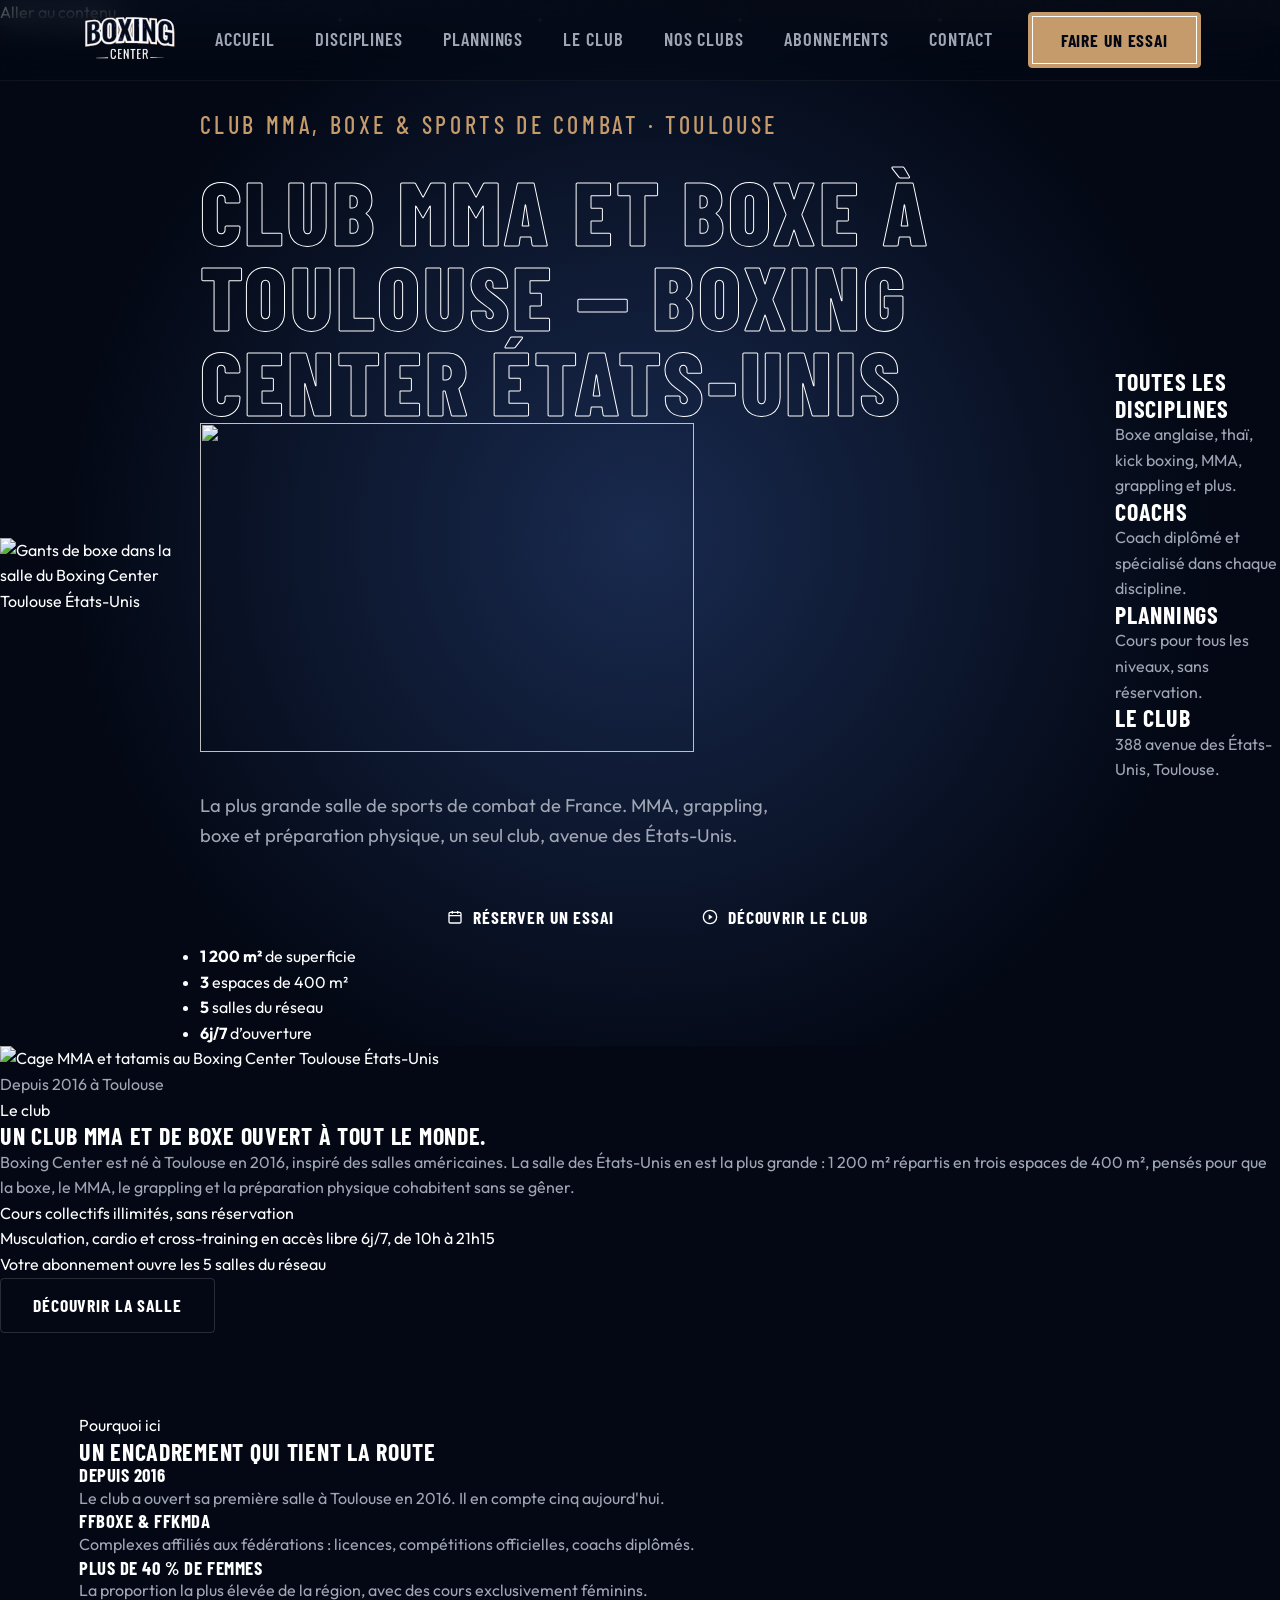
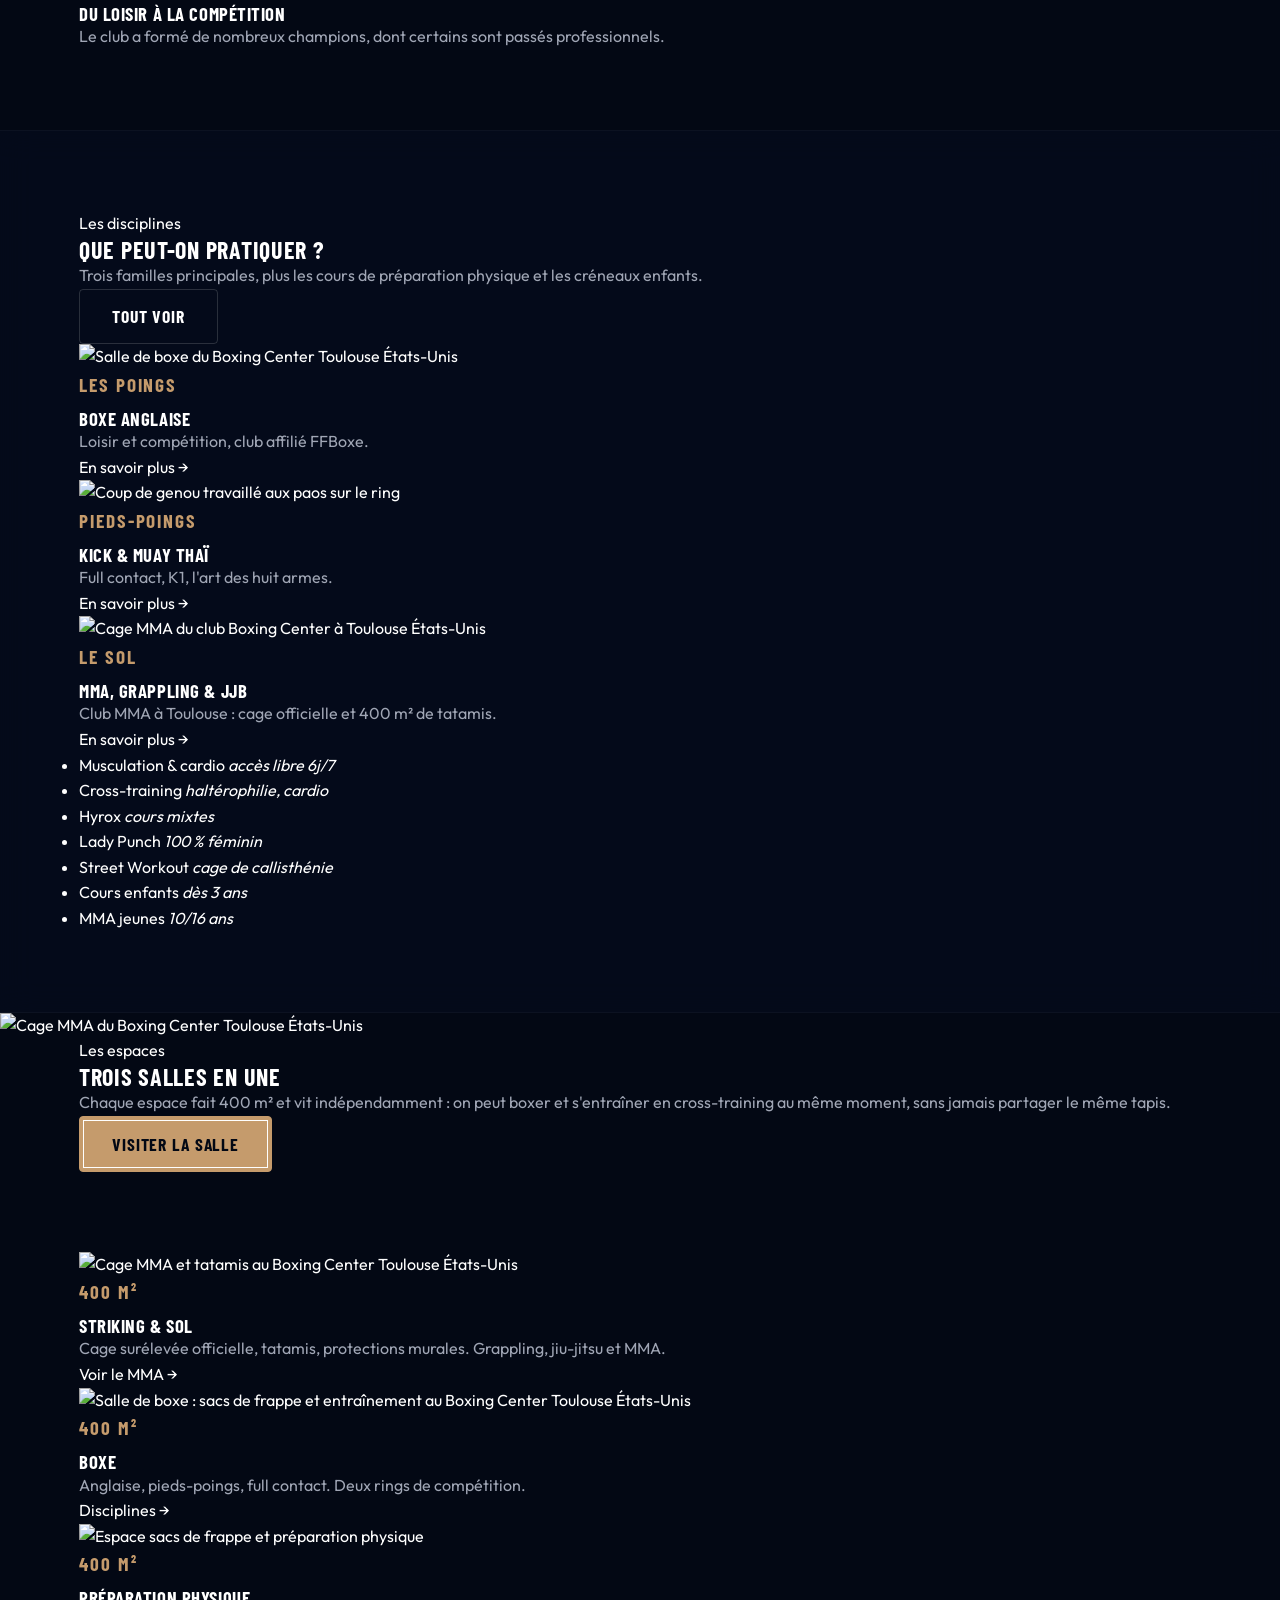
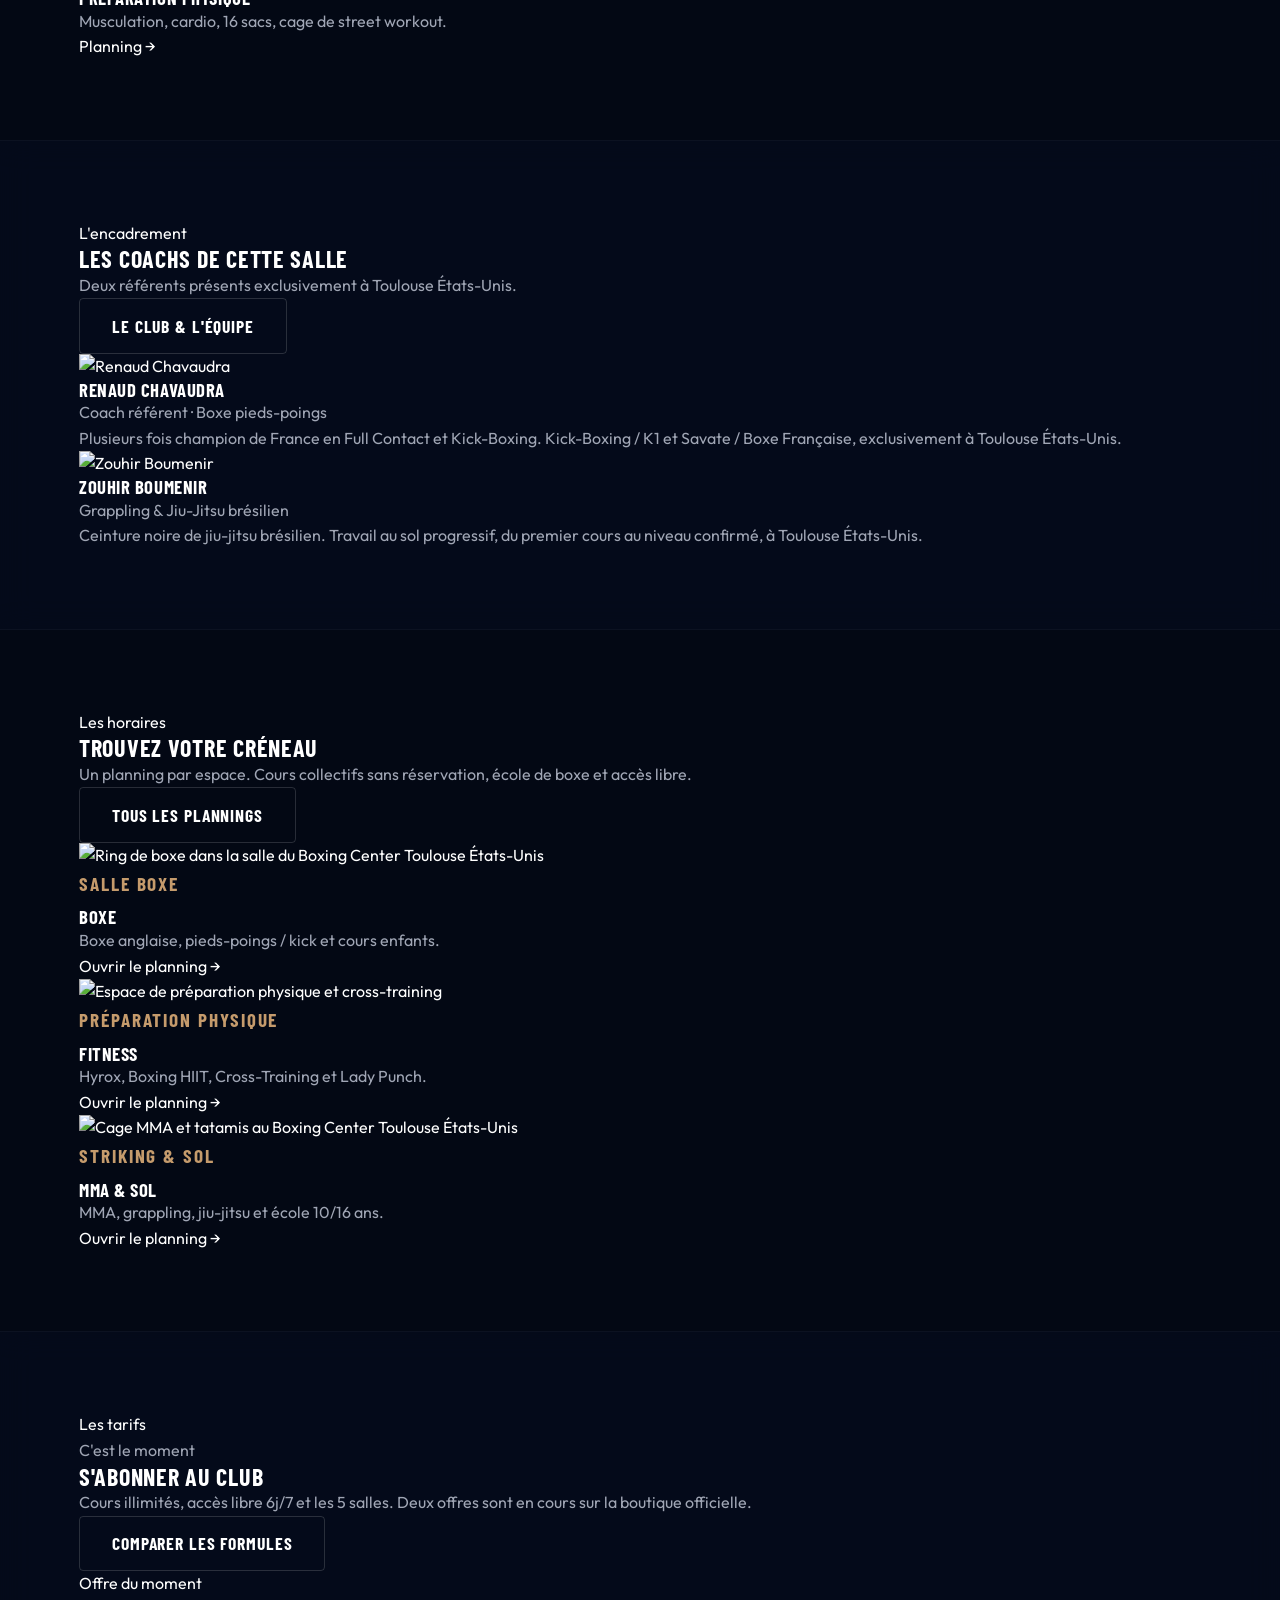
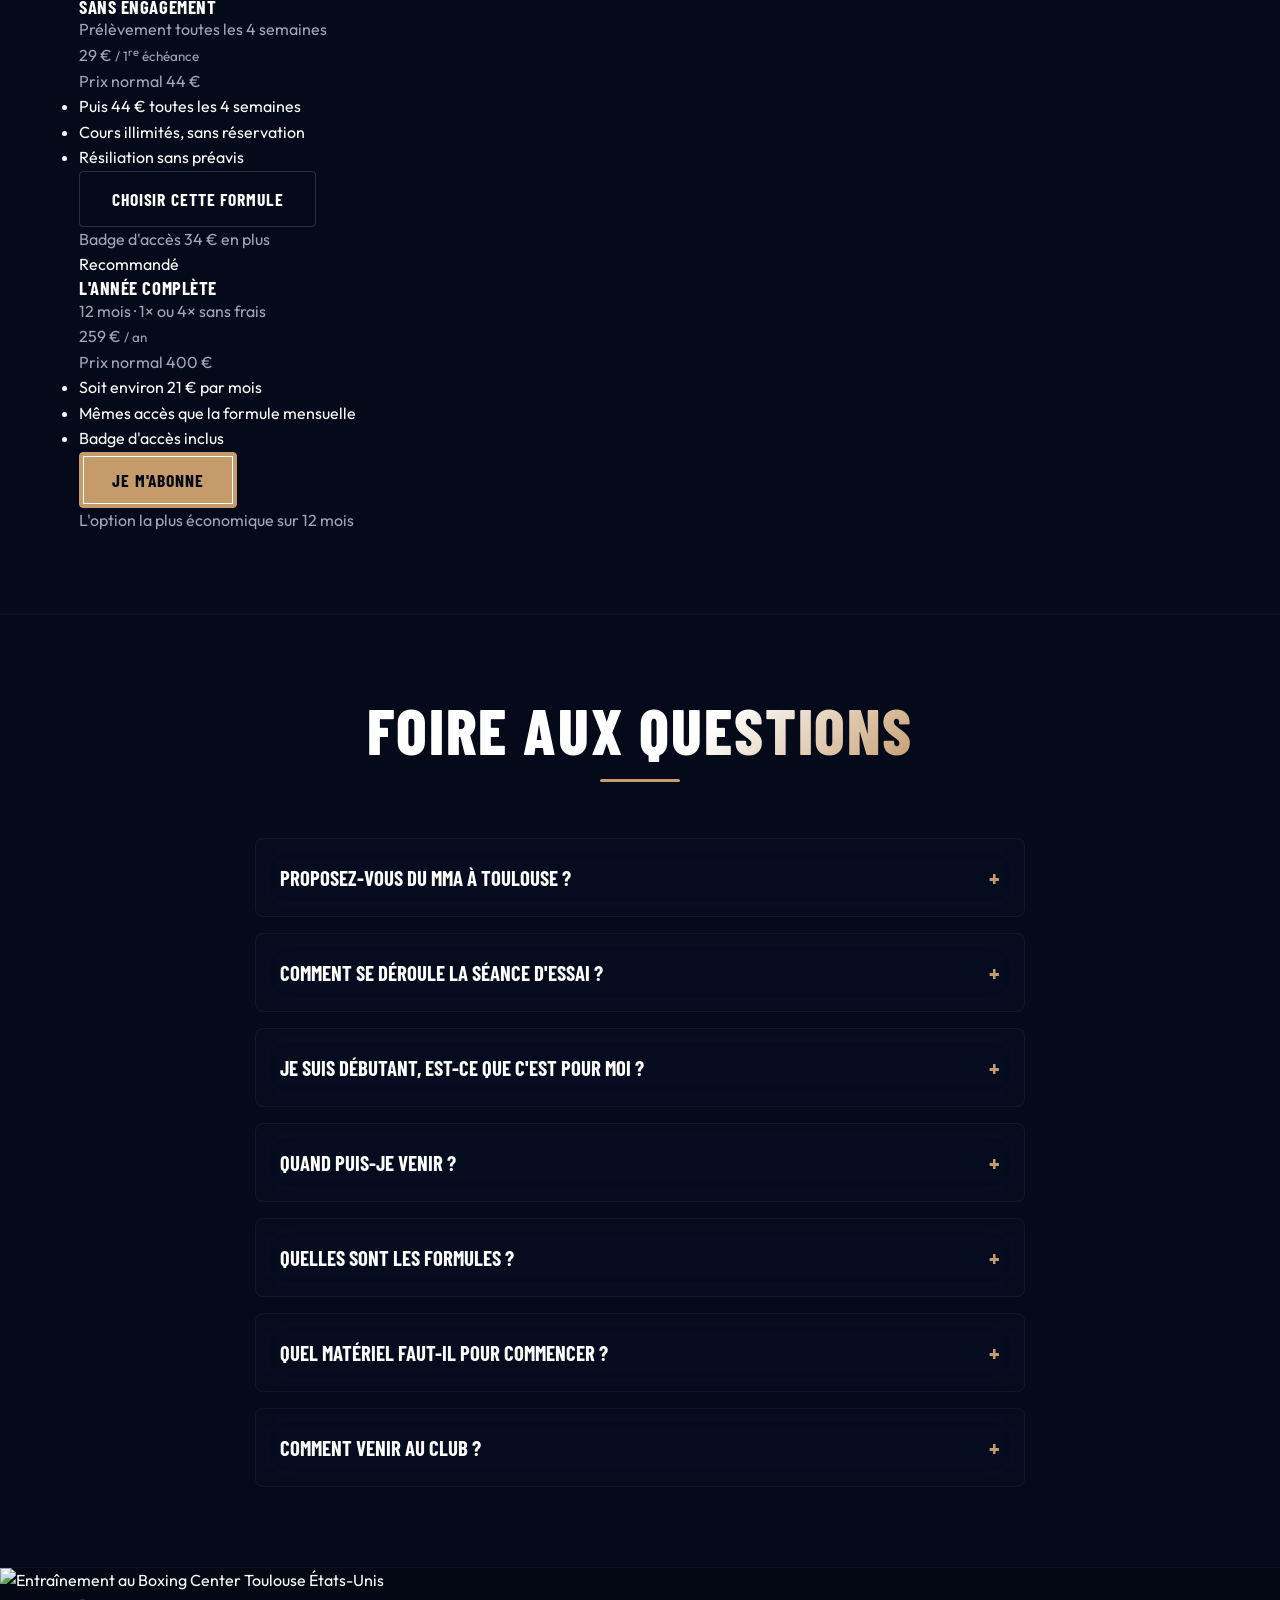
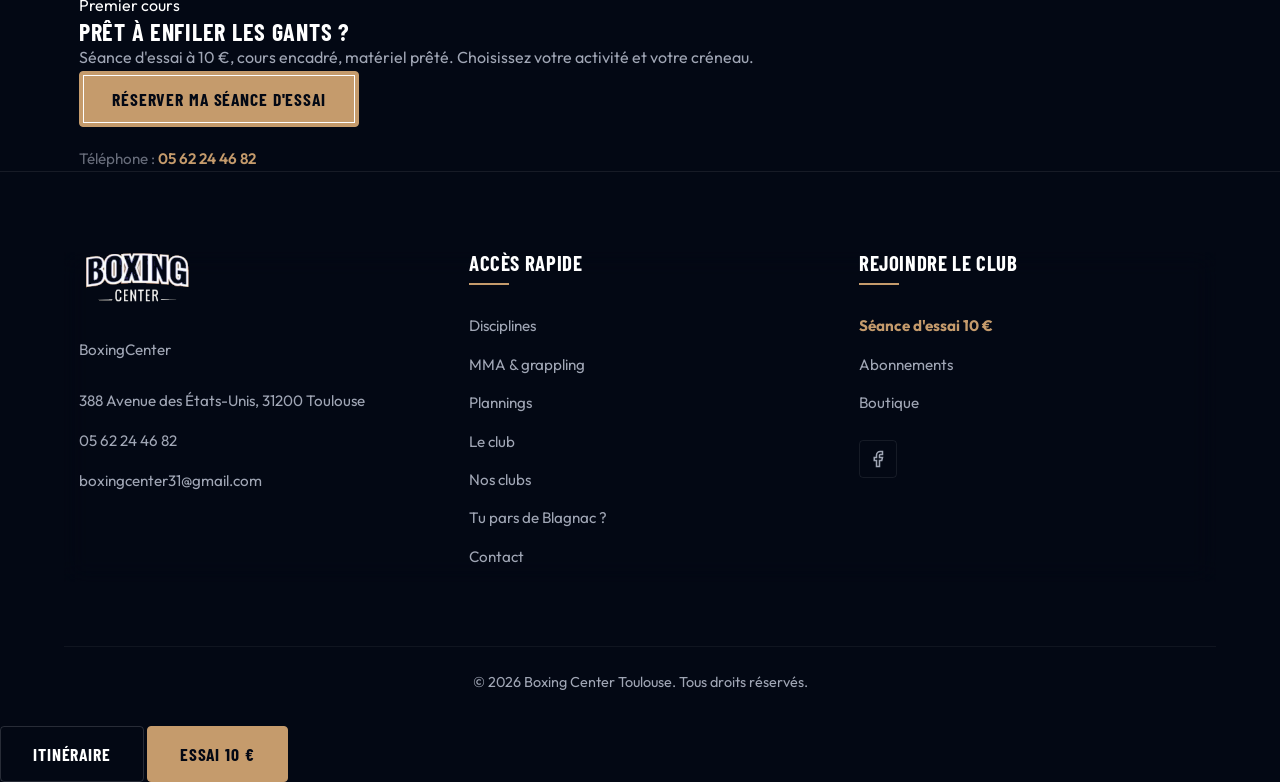
==== commit c5d85f61: "Pied de page : lien « Tu pars de Blagnac ? » vers boxingcenter-blagnac.fr Le site satellite des habi" ====
--- a/index.html
+++ b/index.html
@@ -32,7 +32,7 @@
     <meta property="og:site_name" content="Boxing Center Toulouse États-Unis">
     <meta property="og:title" content="Club MMA Toulouse | Boxing Center États-Unis">
     <meta property="og:description" content="Club MMA à Toulouse : cage officielle, grappling, jiu-jitsu et boxe, avenue des États-Unis. Essai 10 €.">
-    <meta property="og:image" content="photo_salle/salle_cage_ring.jpg">
+    <meta property="og:image" content="og/accueil.jpg">
     <meta property="og:image:type" content="image/jpeg">
     <meta property="og:image:width" content="1600">
     <meta property="og:image:height" content="891">
@@ -40,7 +40,7 @@
     <meta name="twitter:card" content="summary_large_image">
     <meta name="twitter:title" content="Club MMA Toulouse | Boxing Center États-Unis">
     <meta name="twitter:description" content="Club MMA à Toulouse : cage officielle, grappling, jiu-jitsu et boxe, avenue des États-Unis. Essai 10 €.">
-    <meta name="twitter:image" content="photo_salle/salle_cage_ring.jpg">
+    <meta name="twitter:image" content="og/accueil.jpg">
     <link rel="apple-touch-icon" sizes="180x180" href="apple-touch-icon.png?i=3">
     <link rel="preconnect" href="https://fonts.googleapis.com">
     <link rel="preconnect" href="https://fonts.gstatic.com" crossorigin>
@@ -591,6 +591,7 @@
                     <li><a href="planning/">Plannings</a></li>
                     <li><a href="clubs/">Le club</a></li>
                     <li><a href="nos-clubs/">Nos clubs</a></li>
+                    <li><a href="https://boxingcenter-blagnac.fr/" target="_blank" rel="noopener">Tu pars de Blagnac ?</a></li>
                     <li><a href="contact/">Contact</a></li>
                 </ul>
             </div>
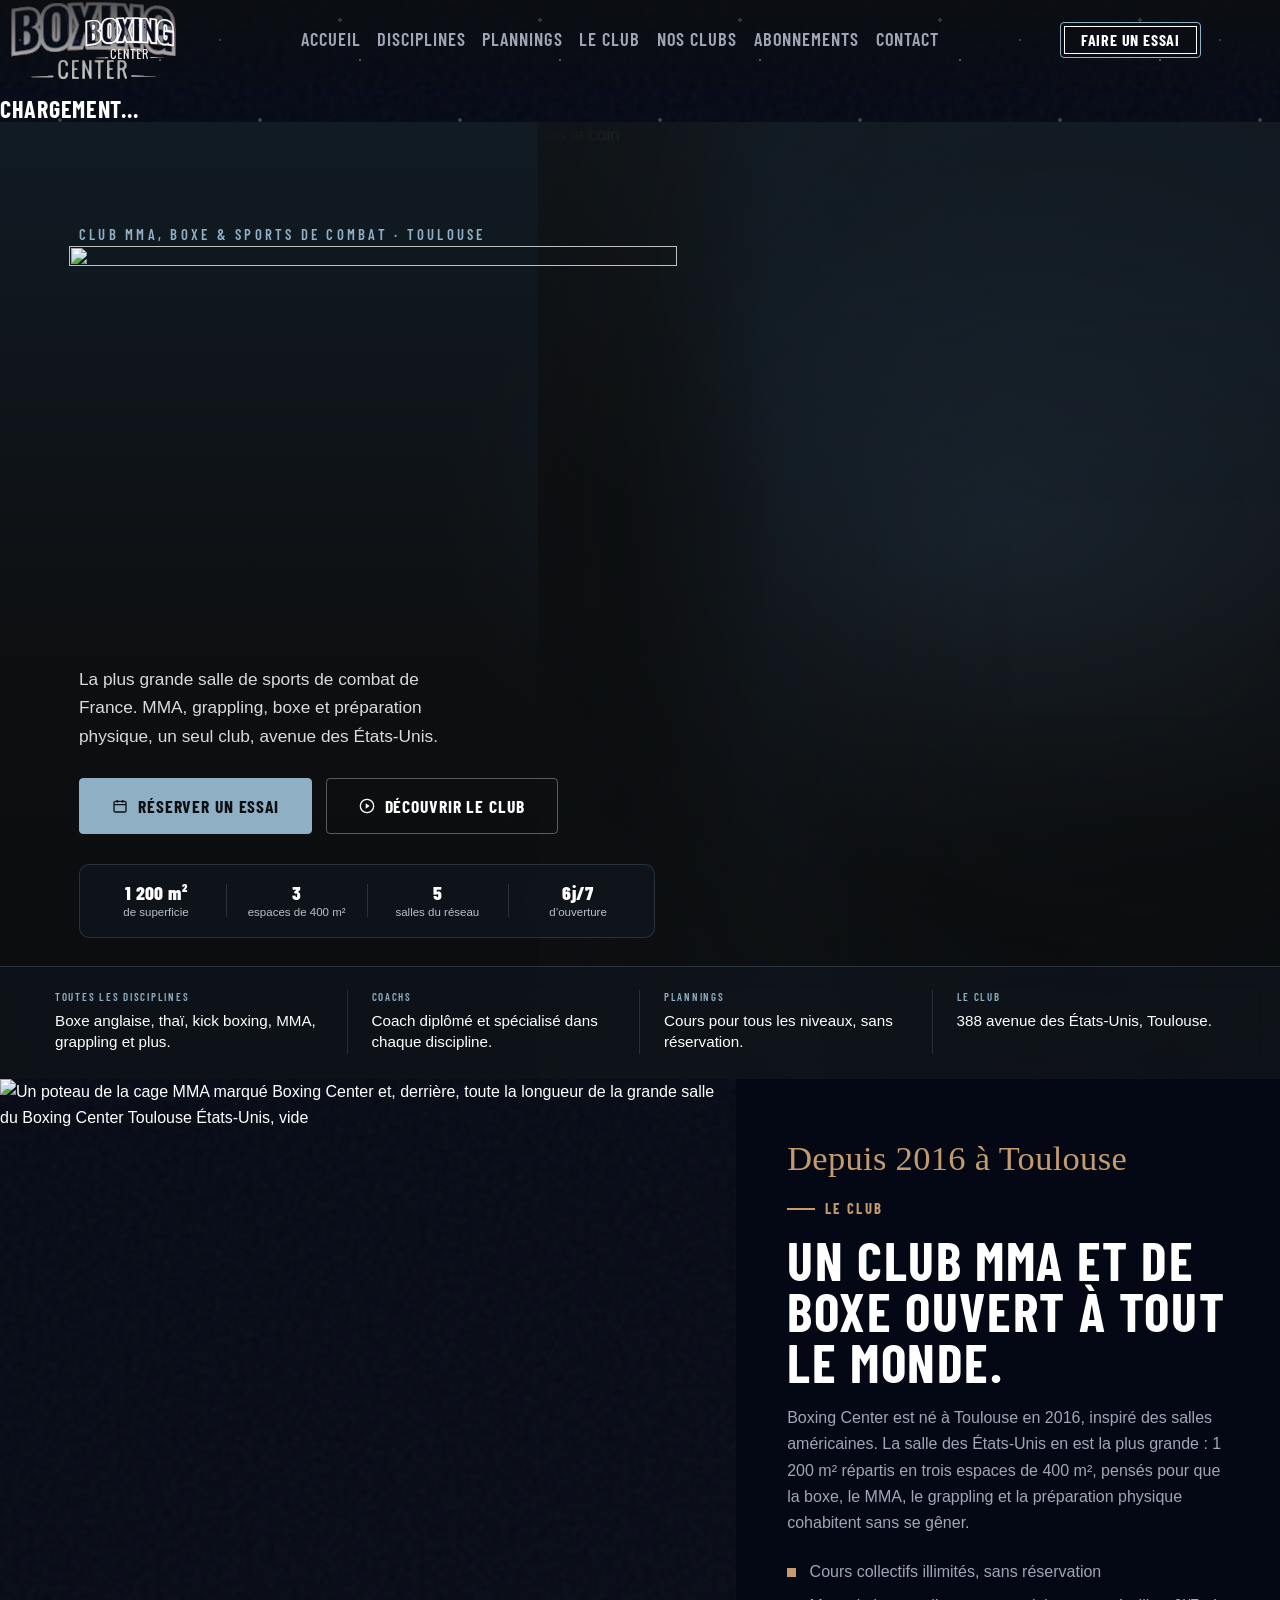
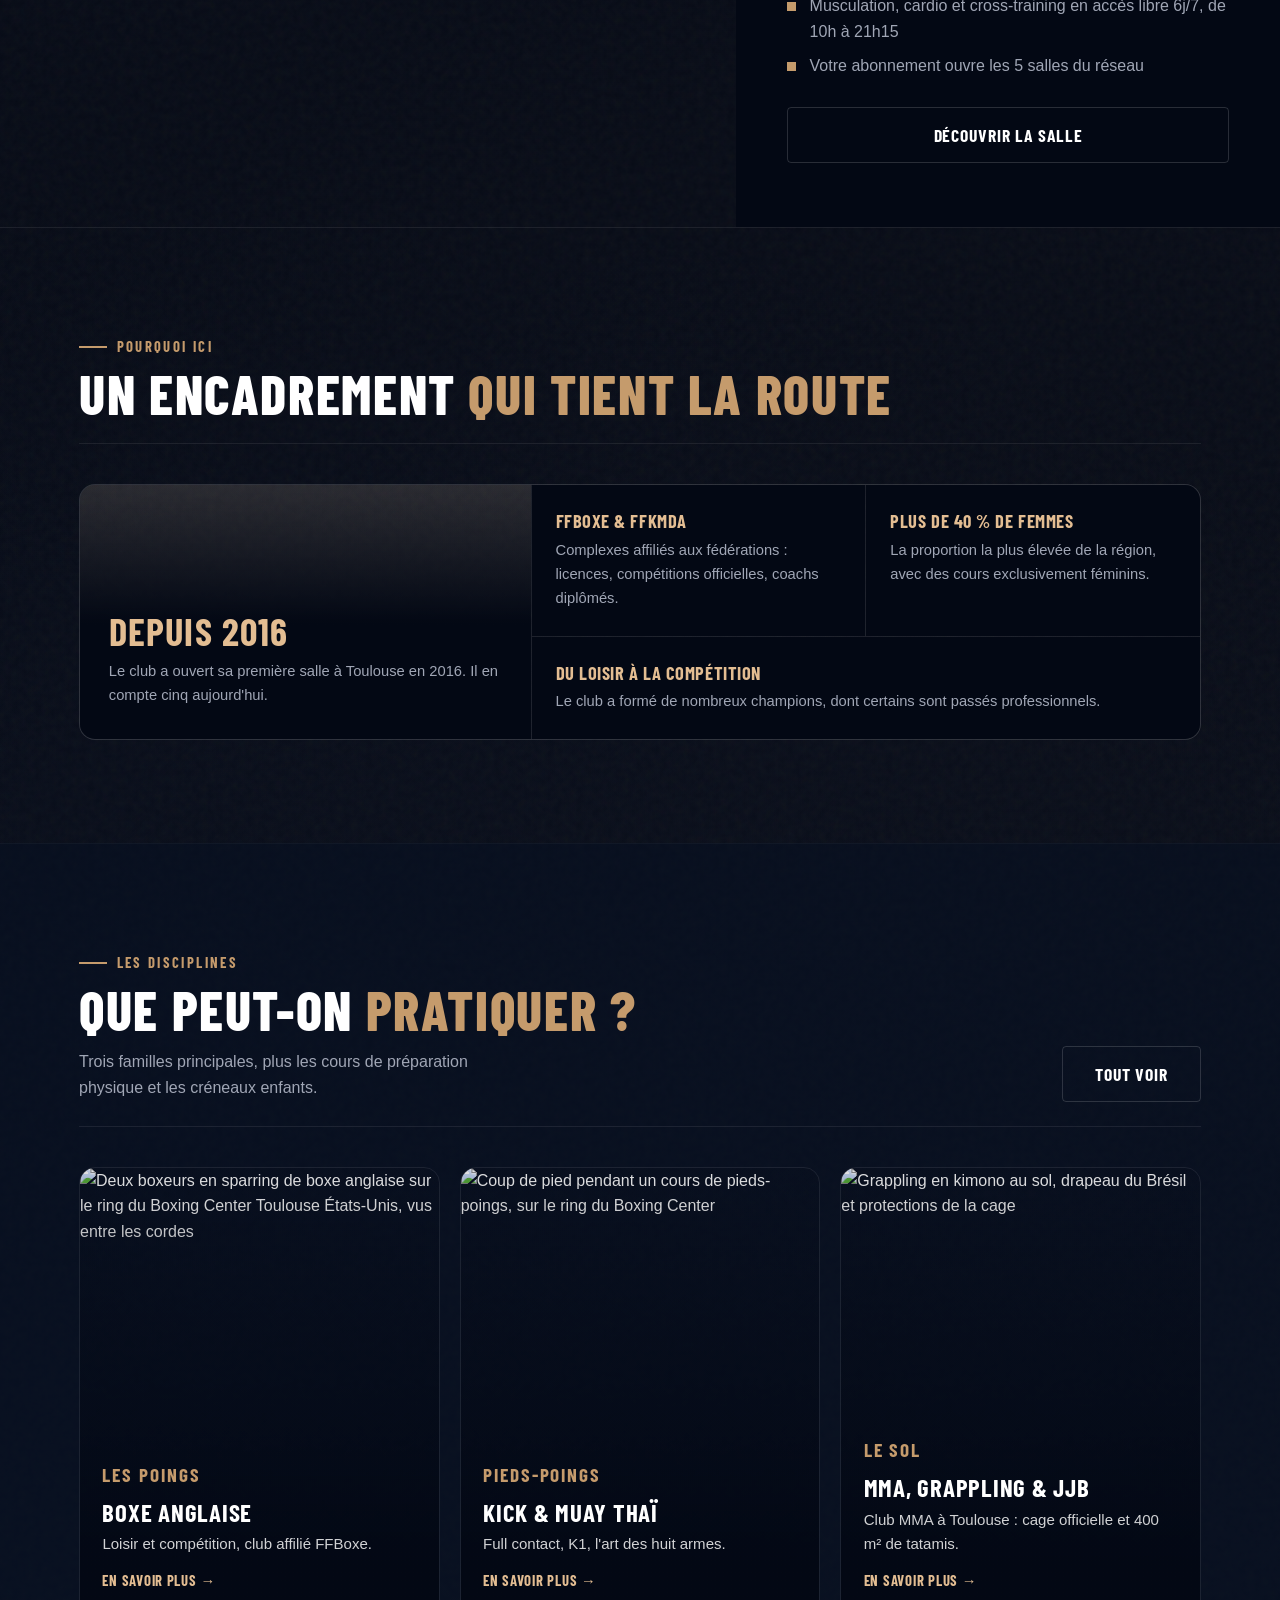
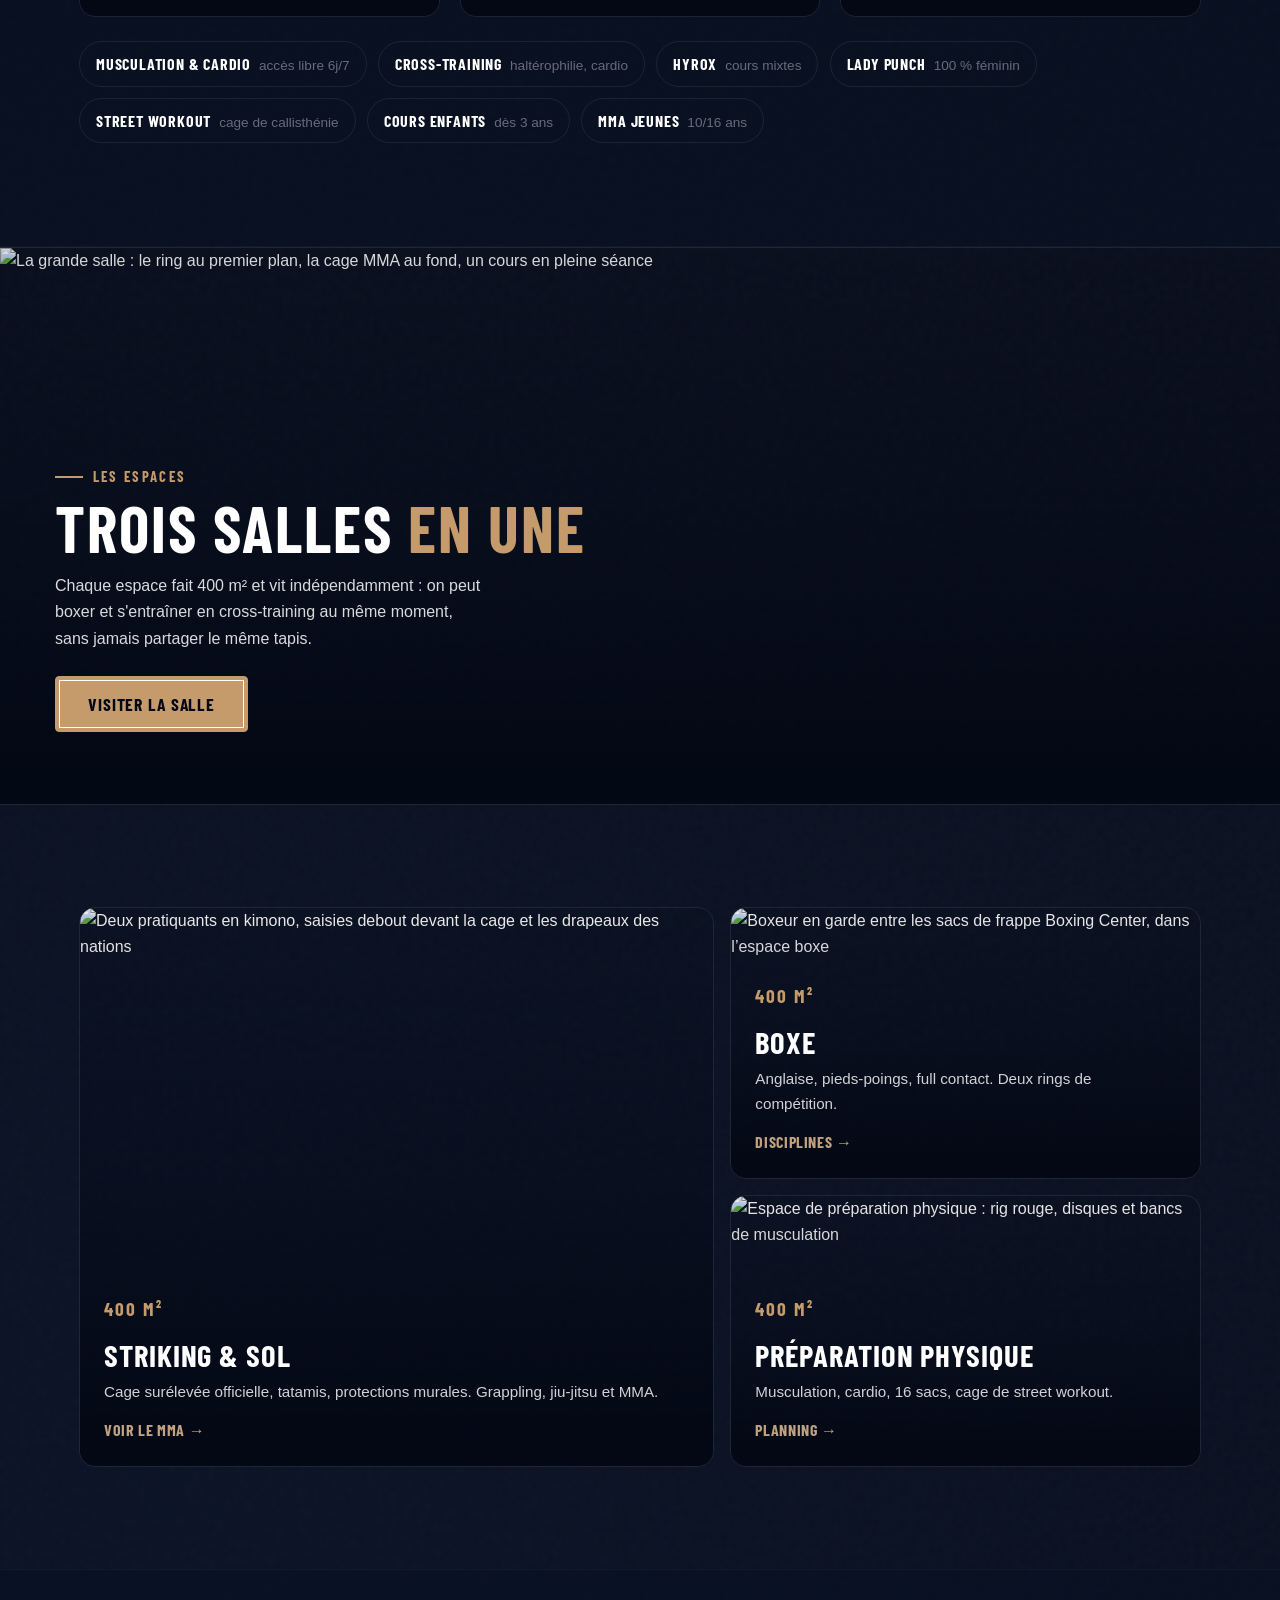
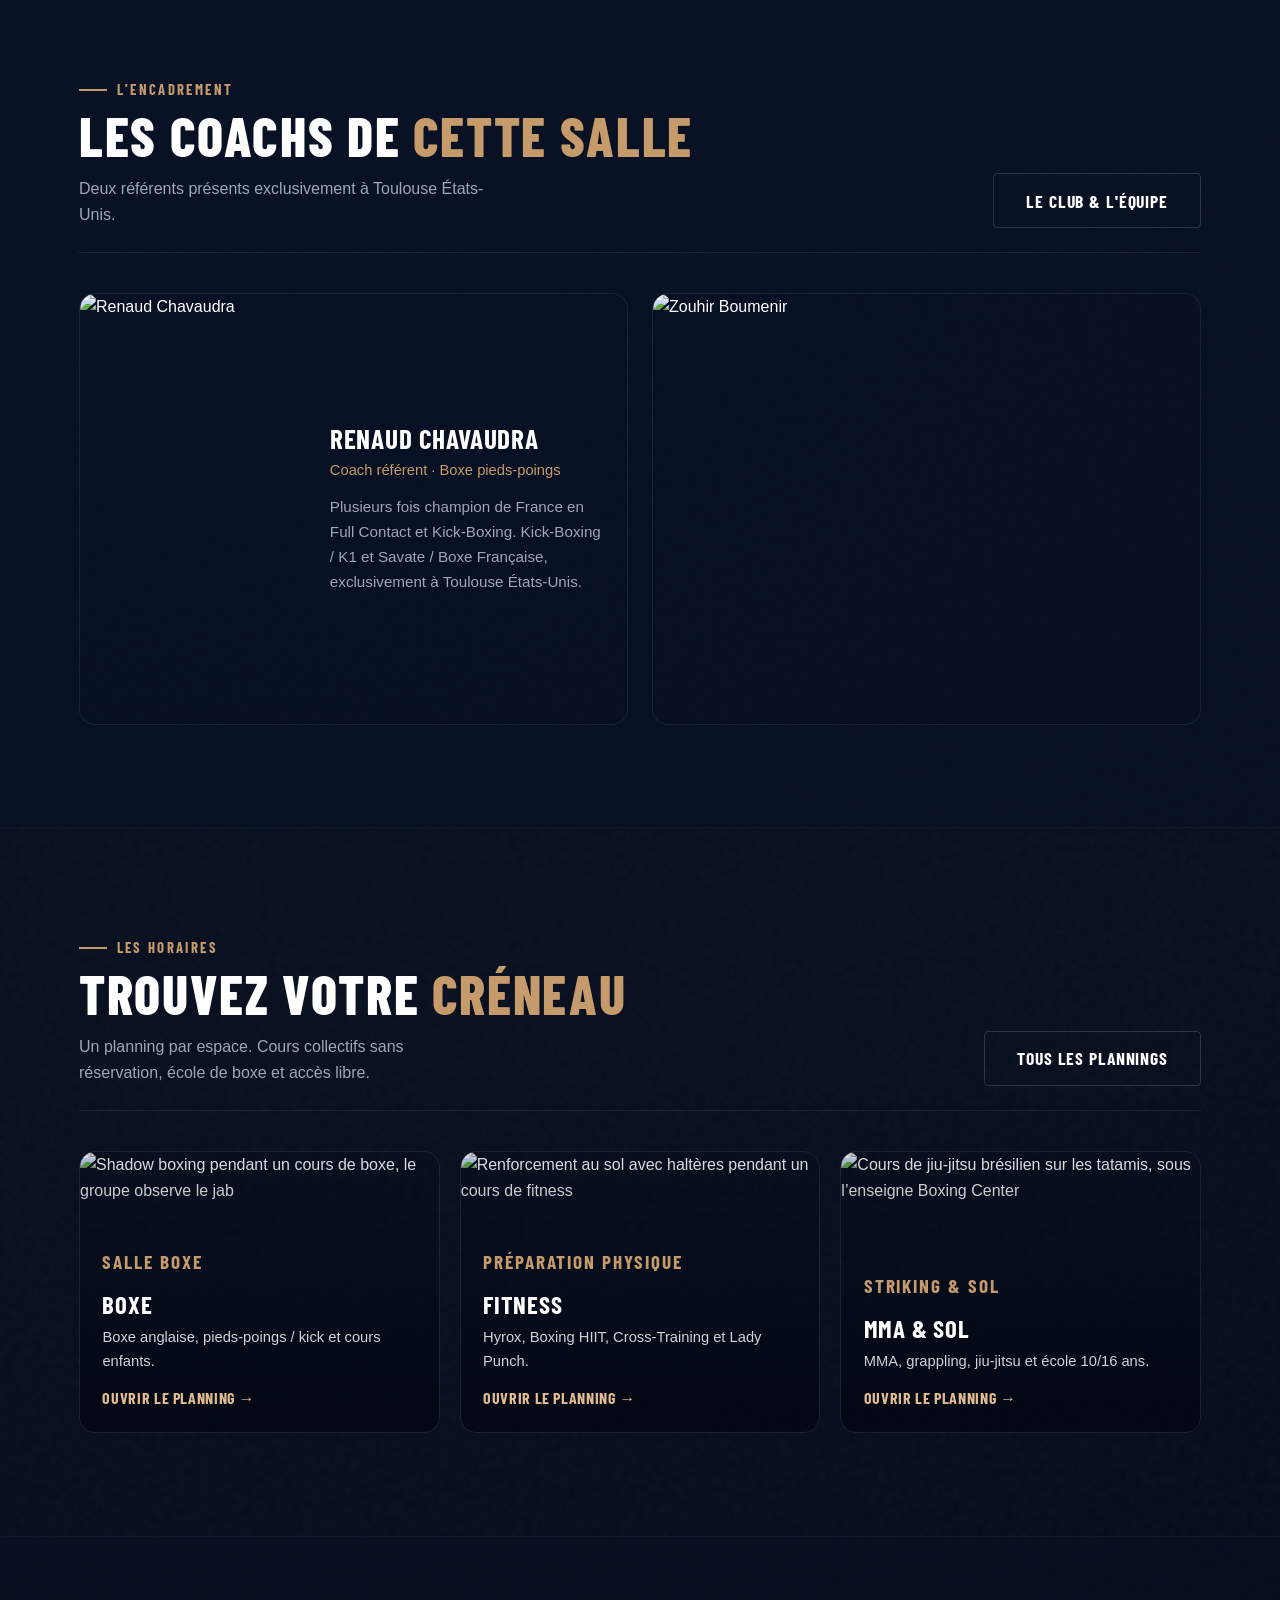
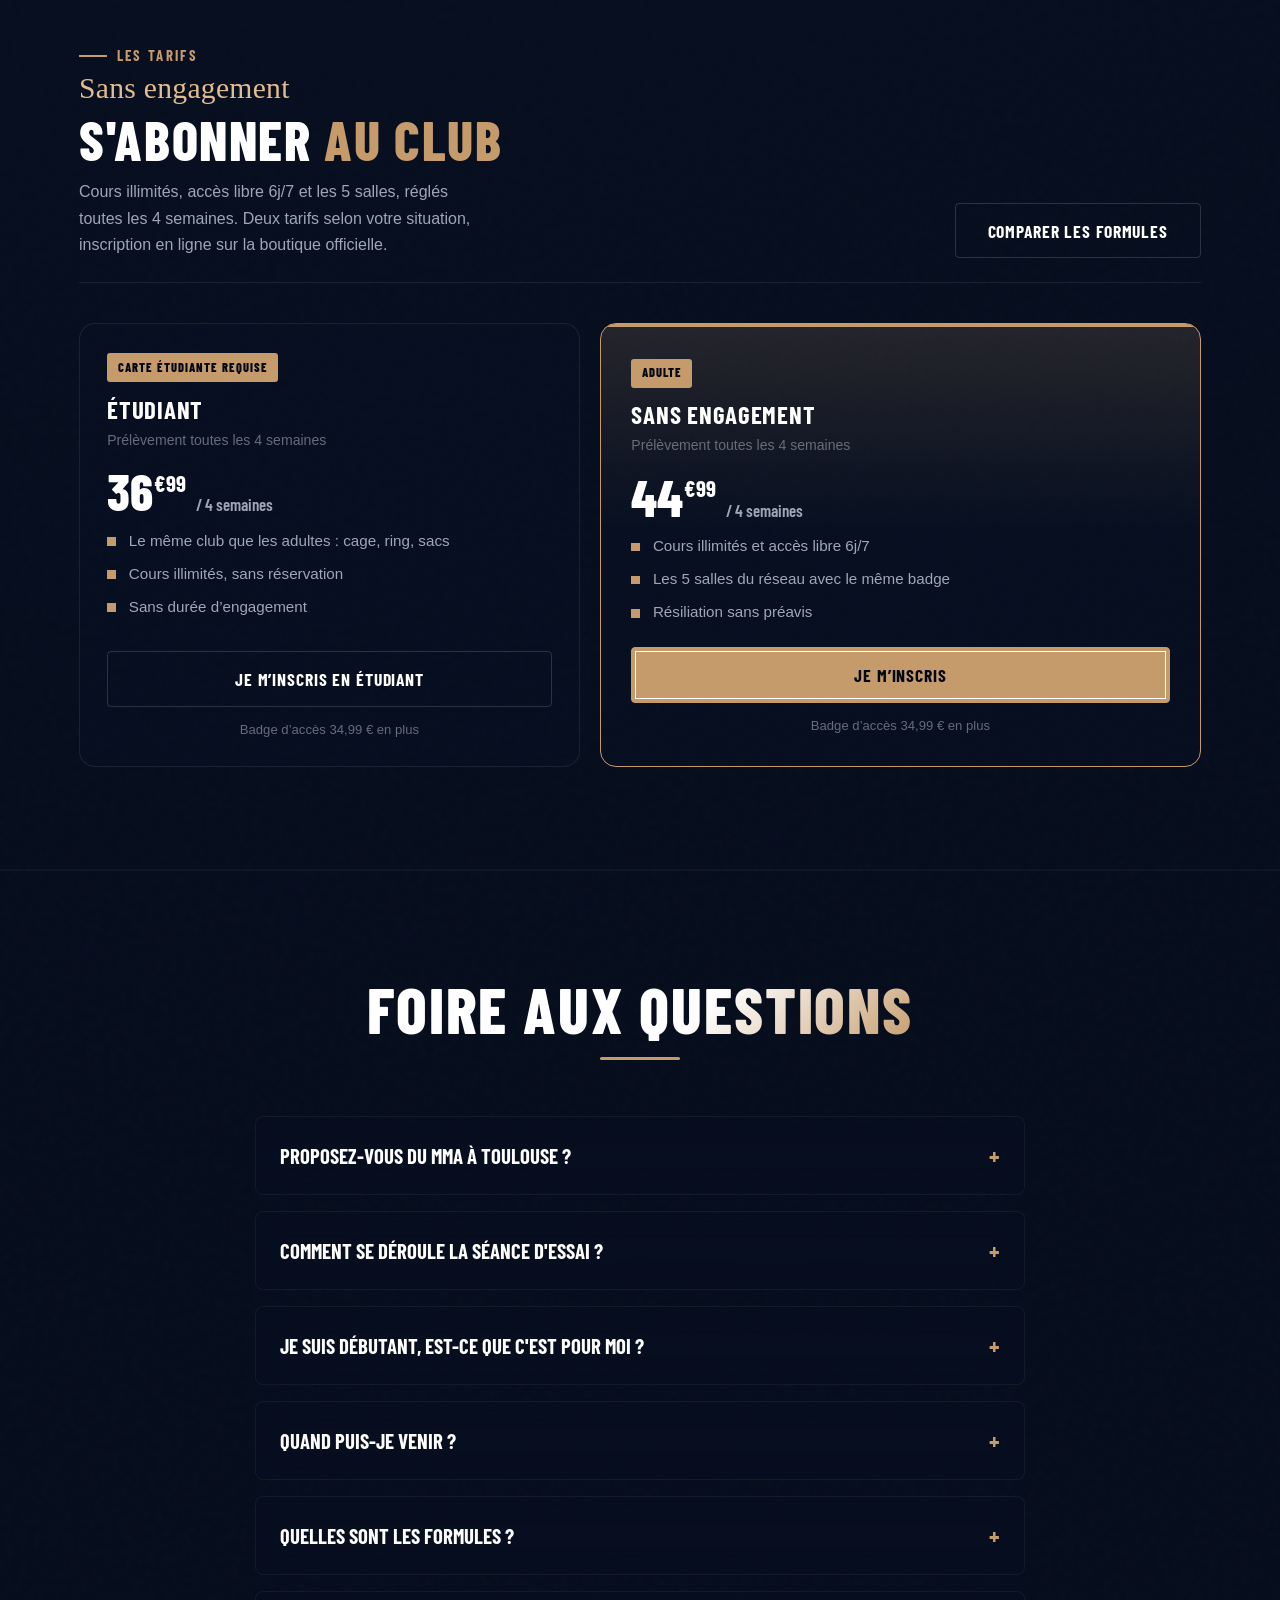
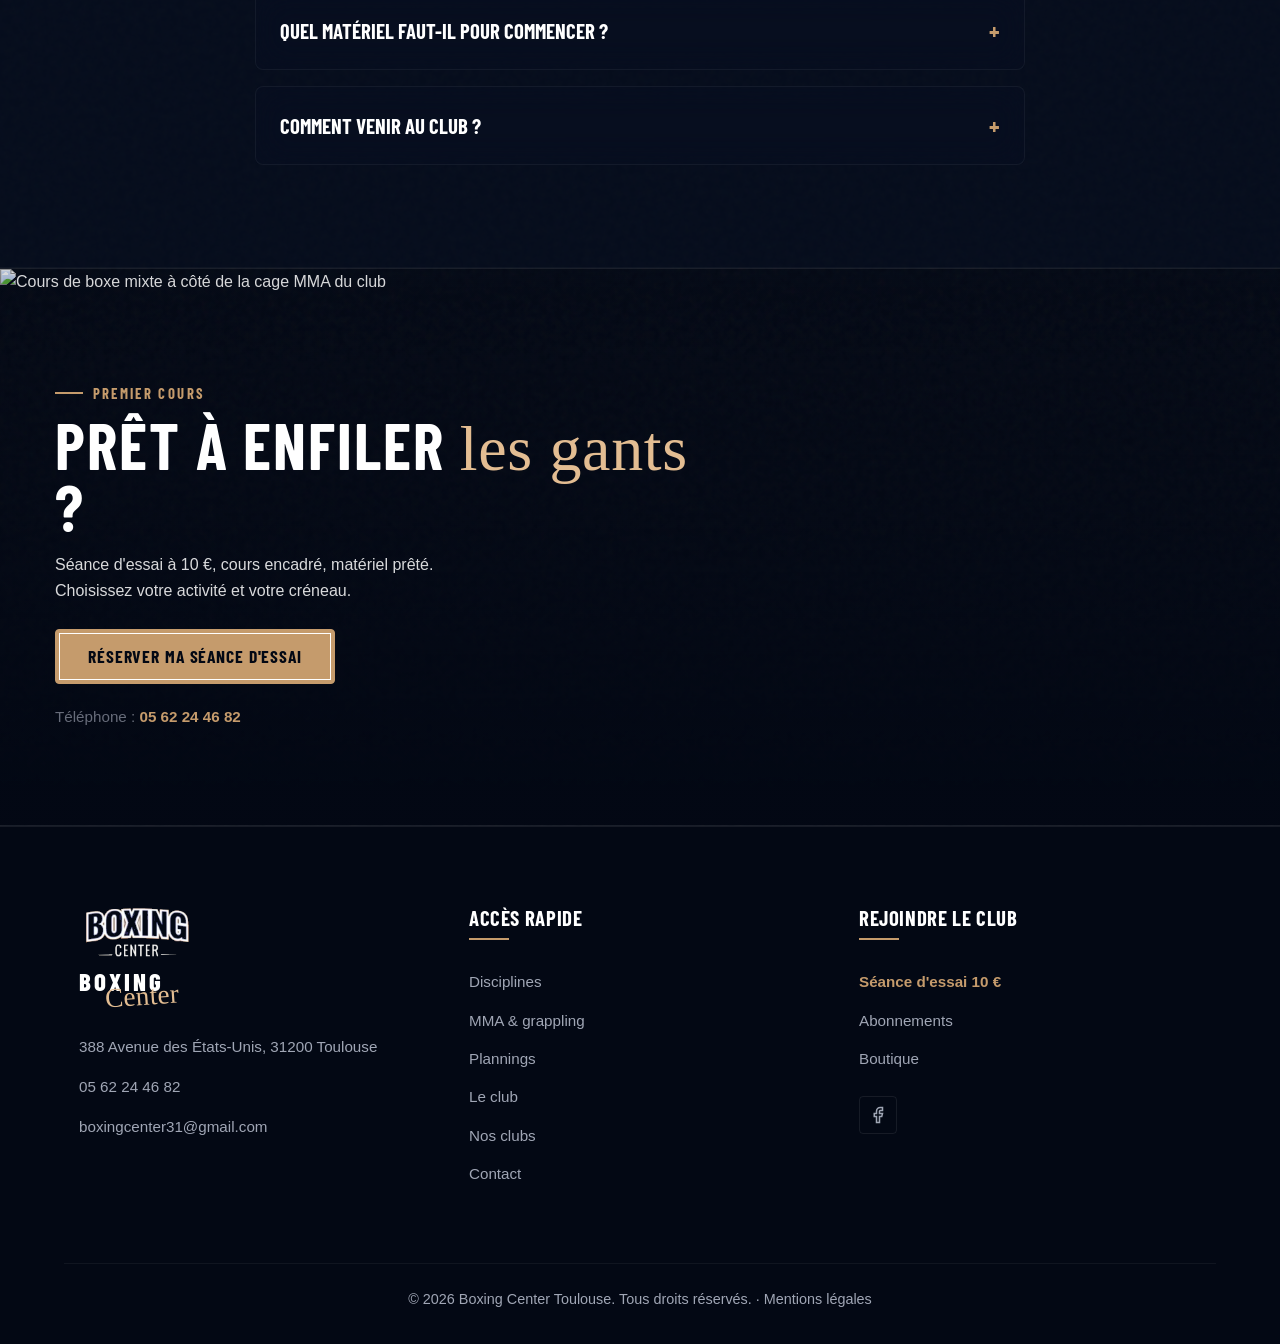
==== commit 1e7f20c3: "Tarifs : les pièges et la page abonnements présentent l'offre étudiante puis l'offre adulte - accuei" ====
--- a/index.html
+++ b/index.html
@@ -22,17 +22,17 @@
     <meta name="viewport" content="width=device-width, initial-scale=1.0">
     <meta name="description" content="Club MMA à Toulouse, avenue des États-Unis : cage officielle, grappling, jiu-jitsu et boxe. 1 200 m², cours tous niveaux. Séance d'essai 10 €.">
     <title>Club MMA Toulouse | Boxing Center États-Unis — cage, grappling &amp; boxe</title>
-    <link rel="canonical" href="./">
+    <link rel="canonical" href="https://clubmma.fr/">
     <link rel="sitemap" type="application/xml" href="sitemap.xml">
     <meta name="robots" content="index,follow">
     <meta name="theme-color" content="#030814">
     <meta property="og:type" content="website">
     <meta property="og:locale" content="fr_FR">
-    <meta property="og:url" content="./">
+    <meta property="og:url" content="https://clubmma.fr/">
     <meta property="og:site_name" content="Boxing Center Toulouse États-Unis">
     <meta property="og:title" content="Club MMA Toulouse | Boxing Center États-Unis">
     <meta property="og:description" content="Club MMA à Toulouse : cage officielle, grappling, jiu-jitsu et boxe, avenue des États-Unis. Essai 10 €.">
-    <meta property="og:image" content="og/accueil.jpg">
+    <meta property="og:image" content="https://clubmma.fr/og/accueil.jpg">
     <meta property="og:image:type" content="image/jpeg">
     <meta property="og:image:width" content="1600">
     <meta property="og:image:height" content="891">
@@ -40,13 +40,13 @@
     <meta name="twitter:card" content="summary_large_image">
     <meta name="twitter:title" content="Club MMA Toulouse | Boxing Center États-Unis">
     <meta name="twitter:description" content="Club MMA à Toulouse : cage officielle, grappling, jiu-jitsu et boxe, avenue des États-Unis. Essai 10 €.">
-    <meta name="twitter:image" content="og/accueil.jpg">
+    <meta name="twitter:image" content="https://clubmma.fr/og/accueil.jpg">
     <link rel="apple-touch-icon" sizes="180x180" href="apple-touch-icon.png?i=3">
     <link rel="preconnect" href="https://fonts.googleapis.com">
     <link rel="preconnect" href="https://fonts.gstatic.com" crossorigin>
     <link href="https://fonts.googleapis.com/css2?family=Allura&family=Barlow+Condensed:wght@400;600;700;800&family=Great+Vibes&family=Manrope:wght@400;500;600;700&family=Pacifico&display=swap" rel="stylesheet">
     <link rel="stylesheet" href="css/style.css">
-    <link rel="preload" as="image" href="photo_salle/hero_gants.webp" type="image/webp" fetchpriority="high">
+    <link rel="preload" as="image" type="image/avif" href="photo_salle/sparring-de-boxe-entre-les-cordes-du-ring-1000.avif" imagesrcset="photo_salle/sparring-de-boxe-entre-les-cordes-du-ring-600.avif 600w, photo_salle/sparring-de-boxe-entre-les-cordes-du-ring-1000.avif 1000w, photo_salle/sparring-de-boxe-entre-les-cordes-du-ring.avif 1600w" imagesizes="(max-width: 992px) 100vw, 58vw" fetchpriority="high">
     <link rel="icon" type="image/png" sizes="16x16" href="favicon-16.png?i=3">
     <link rel="icon" type="image/png" sizes="32x32" href="favicon-32.png?i=3">
     <link rel="icon" type="image/png" sizes="48x48" href="favicon-48.png?i=3">
@@ -58,19 +58,19 @@
       "@graph": [
         {
           "@type": "WebSite",
-          "@id": "#website",
+          "@id": "https://clubmma.fr/#website",
           "name": "Boxing Center Toulouse États-Unis",
           "inLanguage": "fr-FR",
-          "publisher": { "@id": "#club" }
+          "publisher": { "@id": "https://clubmma.fr/#club" }
         },
         {
           "@type": "SportsActivityLocation",
-          "@id": "#club",
+          "@id": "https://clubmma.fr/#club",
           "name": "Boxing Center Toulouse États-Unis",
           "alternateName": ["Club MMA Toulouse États-Unis", "Boxing Center États-Unis"],
           "description": "Club MMA et salle de sports de combat à Toulouse, avenue des États-Unis. Cage officielle, grappling, jiu-jitsu brésilien, boxe et préparation physique. 1 200 m².",
-          "image": "photo_salle/salle_cage_ring.jpg",
-          "logo": "logo/logo_transparent_v2.png",
+          "image": "https://clubmma.fr/photo_salle/la-grande-salle-ring-et-cage.jpg",
+          "logo": "https://clubmma.fr/logo/logo_transparent_v2.png",
           "address": {
             "@type": "PostalAddress",
             "streetAddress": "388 Avenue des États-Unis",
@@ -140,8 +140,9 @@
     <section class="hero">
         <div class="hero-visual">
             <picture>
-                <source srcset="photo_salle/hero_gants.webp" type="image/webp">
-                <img src="photo_salle/hero_gants.jpg" alt="Gants de boxe dans la salle du Boxing Center Toulouse États-Unis" width="732" height="730" fetchpriority="high" decoding="async">
+                <source type="image/avif" sizes="(max-width: 992px) 100vw, 58vw" srcset="photo_salle/sparring-de-boxe-entre-les-cordes-du-ring-600.avif 600w, photo_salle/sparring-de-boxe-entre-les-cordes-du-ring-1000.avif 1000w, photo_salle/sparring-de-boxe-entre-les-cordes-du-ring.avif 1600w">
+                <source type="image/webp" sizes="(max-width: 992px) 100vw, 58vw" srcset="photo_salle/sparring-de-boxe-entre-les-cordes-du-ring-600.webp 600w, photo_salle/sparring-de-boxe-entre-les-cordes-du-ring-1000.webp 1000w, photo_salle/sparring-de-boxe-entre-les-cordes-du-ring.webp 1600w">
+                <img src="photo_salle/sparring-de-boxe-entre-les-cordes-du-ring.jpg" alt="Deux boxeurs en sparring sur le ring du Boxing Center Toulouse États-Unis, vus entre les cordes depuis le coin" width="1600" height="2000" fetchpriority="high" decoding="async">
             </picture>
         </div>
 
@@ -210,8 +211,9 @@
     <section class="editorial-split" aria-labelledby="identite-title">
         <div class="editorial-media">
             <picture>
-                <source srcset="photo_salle/planning_mma_card.webp" type="image/webp">
-                <img src="photo_salle/planning_mma_card.jpg" alt="Cage MMA et tatamis au Boxing Center Toulouse États-Unis" width="1200" height="1600" loading="lazy" decoding="async">
+                <source type="image/avif" sizes="(max-width: 992px) 100vw, 58vw" srcset="photo_salle/la-cage-et-la-longueur-de-la-salle-900.avif 900w, photo_salle/la-cage-et-la-longueur-de-la-salle.avif 1600w">
+                <source type="image/webp" sizes="(max-width: 992px) 100vw, 58vw" srcset="photo_salle/la-cage-et-la-longueur-de-la-salle-900.webp 900w, photo_salle/la-cage-et-la-longueur-de-la-salle.webp 1600w">
+                <img src="photo_salle/la-cage-et-la-longueur-de-la-salle.jpg" alt="Un poteau de la cage MMA marqué Boxing Center et, derrière, toute la longueur de la grande salle du Boxing Center Toulouse États-Unis, vide" width="1600" height="1067" style="object-position: 30% 50%" loading="lazy" decoding="async">
             </picture>
         </div>
         <div class="editorial-copy">
@@ -270,8 +272,11 @@
             <div class="disc-tiles">
                 <a href="disciplines/" class="disc-tile">
                     <picture>
-                        <source srcset="photo_salle/espace_boxe.webp" type="image/webp">
-                        <img src="photo_salle/espace_boxe.jpg" alt="Salle de boxe du Boxing Center Toulouse États-Unis" width="1600" height="1200" loading="lazy" decoding="async">
+                        <source media="(min-width: 601px) and (max-width: 992px)" type="image/avif" sizes="100vw" srcset="photo_salle/sparring-de-boxe-anglaise-sur-le-ring-large-800.avif 800w, photo_salle/sparring-de-boxe-anglaise-sur-le-ring-large.avif 1400w">
+                        <source media="(min-width: 601px) and (max-width: 992px)" type="image/webp" sizes="100vw" srcset="photo_salle/sparring-de-boxe-anglaise-sur-le-ring-large-800.webp 800w, photo_salle/sparring-de-boxe-anglaise-sur-le-ring-large.webp 1400w">
+                        <source type="image/avif" sizes="(max-width: 600px) 100vw, 33vw" srcset="photo_salle/sparring-de-boxe-anglaise-sur-le-ring-500.avif 500w, photo_salle/sparring-de-boxe-anglaise-sur-le-ring.avif 1000w">
+                        <source type="image/webp" sizes="(max-width: 600px) 100vw, 33vw" srcset="photo_salle/sparring-de-boxe-anglaise-sur-le-ring-500.webp 500w, photo_salle/sparring-de-boxe-anglaise-sur-le-ring.webp 1000w">
+                        <img src="photo_salle/sparring-de-boxe-anglaise-sur-le-ring.jpg" alt="Deux boxeurs en sparring de boxe anglaise sur le ring du Boxing Center Toulouse États-Unis, vus entre les cordes" width="1000" height="1250" loading="lazy" decoding="async">
                     </picture>
                     <div class="disc-tile-body">
                         <span class="feature-tag">Les poings</span>
@@ -282,8 +287,9 @@
                 </a>
                 <a href="disciplines/" class="disc-tile">
                     <picture>
-                        <source srcset="photo_salle/taii-800.webp" type="image/webp">
-                        <img src="photo_salle/taii.jpg" alt="Coup de genou travaillé aux paos sur le ring" width="1024" height="682" loading="lazy" decoding="async">
+                        <source type="image/avif" sizes="(max-width: 768px) 100vw, 33vw" srcset="photo_salle/coup-de-pied-sur-le-ring-500.avif 500w, photo_salle/coup-de-pied-sur-le-ring.avif 1000w">
+                        <source type="image/webp" sizes="(max-width: 768px) 100vw, 33vw" srcset="photo_salle/coup-de-pied-sur-le-ring-500.webp 500w, photo_salle/coup-de-pied-sur-le-ring.webp 1000w">
+                        <img src="photo_salle/coup-de-pied-sur-le-ring.jpg" alt="Coup de pied pendant un cours de pieds-poings, sur le ring du Boxing Center" width="1000" height="1250" style="object-position: 50% 15%" loading="lazy" decoding="async">
                     </picture>
                     <div class="disc-tile-body">
                         <span class="feature-tag">Pieds-poings</span>
@@ -294,8 +300,9 @@
                 </a>
                 <a href="disciplines/#mma" class="disc-tile">
                     <picture>
-                        <source srcset="photo_salle/planning_mma_card.webp" type="image/webp">
-                        <img src="photo_salle/planning_mma_card.jpg" alt="Cage MMA du club Boxing Center à Toulouse États-Unis" width="1200" height="1600" loading="lazy" decoding="async">
+                        <source type="image/avif" sizes="(max-width: 768px) 100vw, 33vw" srcset="photo_salle/jjb-kimono-drapeau-bresil-500.avif 500w, photo_salle/jjb-kimono-drapeau-bresil.avif 1000w">
+                        <source type="image/webp" sizes="(max-width: 768px) 100vw, 33vw" srcset="photo_salle/jjb-kimono-drapeau-bresil-500.webp 500w, photo_salle/jjb-kimono-drapeau-bresil.webp 1000w">
+                        <img src="photo_salle/jjb-kimono-drapeau-bresil.jpg" alt="Grappling en kimono au sol, drapeau du Brésil et protections de la cage" width="1000" height="1250" loading="lazy" decoding="async">
                     </picture>
                     <div class="disc-tile-body">
                         <span class="feature-tag">Le sol</span>
@@ -319,8 +326,9 @@
 
     <section class="immersive" aria-labelledby="espaces-title">
         <picture>
-            <source srcset="photo_salle/planning_mma_card.webp" type="image/webp">
-            <img src="photo_salle/planning_mma_card.jpg" alt="Cage MMA du Boxing Center Toulouse États-Unis" width="1200" height="1600" loading="lazy" decoding="async">
+            <source type="image/avif" sizes="100vw" srcset="photo_salle/la-grande-salle-ring-et-cage-800.avif 800w, photo_salle/la-grande-salle-ring-et-cage.avif 1600w">
+            <source type="image/webp" sizes="100vw" srcset="photo_salle/la-grande-salle-ring-et-cage-800.webp 800w, photo_salle/la-grande-salle-ring-et-cage.webp 1600w">
+            <img src="photo_salle/la-grande-salle-ring-et-cage.jpg" alt="La grande salle : le ring au premier plan, la cage MMA au fond, un cours en pleine séance" width="1600" height="901" loading="lazy" decoding="async">
         </picture>
         <div class="container immersive-body">
             <span class="eyebrow">Les espaces</span>
@@ -335,8 +343,9 @@
             <div class="bento-spaces">
                 <a href="disciplines/#mma" class="bento-tile bento-tile--lg">
                     <picture>
-                        <source srcset="photo_salle/planning_mma_card.webp" type="image/webp">
-                        <img src="photo_salle/planning_mma_card.jpg" alt="Cage MMA et tatamis au Boxing Center Toulouse États-Unis" width="1200" height="1600" loading="lazy" decoding="async">
+                        <source type="image/avif" sizes="(max-width: 992px) 100vw, 58vw" srcset="photo_salle/jjb-debout-devant-la-cage-700.avif 700w, photo_salle/jjb-debout-devant-la-cage.avif 1400w">
+                        <source type="image/webp" sizes="(max-width: 992px) 100vw, 58vw" srcset="photo_salle/jjb-debout-devant-la-cage-700.webp 700w, photo_salle/jjb-debout-devant-la-cage.webp 1400w">
+                        <img src="photo_salle/jjb-debout-devant-la-cage.jpg" alt="Deux pratiquants en kimono, saisies debout devant la cage et les drapeaux des nations" width="1400" height="1167" loading="lazy" decoding="async">
                     </picture>
                     <div class="bento-tile-body">
                         <span class="feature-tag">400 m²</span>
@@ -347,8 +356,9 @@
                 </a>
                 <a href="disciplines/" class="bento-tile">
                     <picture>
-                        <source srcset="photo_salle/espace_boxe.webp" type="image/webp">
-                        <img src="photo_salle/espace_boxe.jpg" alt="Salle de boxe : sacs de frappe et entraînement au Boxing Center Toulouse États-Unis" width="1600" height="1200" loading="lazy" decoding="async">
+                        <source type="image/avif" sizes="(max-width: 992px) 100vw, 42vw" srcset="photo_salle/boxeur-entre-les-sacs-600.avif 600w, photo_salle/boxeur-entre-les-sacs.avif 1200w">
+                        <source type="image/webp" sizes="(max-width: 992px) 100vw, 42vw" srcset="photo_salle/boxeur-entre-les-sacs-600.webp 600w, photo_salle/boxeur-entre-les-sacs.webp 1200w">
+                        <img src="photo_salle/boxeur-entre-les-sacs.jpg" alt="Boxeur en garde entre les sacs de frappe Boxing Center, dans l’espace boxe" width="1200" height="675" loading="lazy" decoding="async">
                     </picture>
                     <div class="bento-tile-body">
                         <span class="feature-tag">400 m²</span>
@@ -359,8 +369,9 @@
                 </a>
                 <a href="planning/#fitness" class="bento-tile">
                     <picture>
-                        <source srcset="photo_salle/DSC00983.webp" type="image/webp">
-                        <img src="photo_salle/DSC00983.jpg" alt="Espace sacs de frappe et préparation physique" width="1600" height="1200" loading="lazy" decoding="async">
+                        <source type="image/avif" sizes="(max-width: 992px) 100vw, 42vw" srcset="photo_salle/rig-de-musculation-rouge-600.avif 600w, photo_salle/rig-de-musculation-rouge.avif 1200w">
+                        <source type="image/webp" sizes="(max-width: 992px) 100vw, 42vw" srcset="photo_salle/rig-de-musculation-rouge-600.webp 600w, photo_salle/rig-de-musculation-rouge.webp 1200w">
+                        <img src="photo_salle/rig-de-musculation-rouge.jpg" alt="Espace de préparation physique : rig rouge, disques et bancs de musculation" width="1200" height="675" loading="lazy" decoding="async">
                     </picture>
                     <div class="bento-tile-body">
                         <span class="feature-tag">400 m²</span>
@@ -396,7 +407,7 @@
                     </div>
                 </article>
                 <article class="coach-home">
-                    <img src="photo_salle/photo_coach_zouhir.webp" alt="Zouhir Boumenir" width="640" height="800" loading="lazy" decoding="async">
+                    <img src="photo_salle/photo_coach_zouhir.webp" alt="Zouhir Boumenir" width="900" height="720" loading="lazy" decoding="async">
                     <div class="coach-home-body">
                         <h3>Zouhir Boumenir</h3>
                         <p class="coach-role">Grappling &amp; Jiu-Jitsu brésilien</p>
@@ -420,8 +431,9 @@
             <div class="planning-preview">
                 <a href="planning/#boxe" class="planning-card">
                     <picture>
-                        <source srcset="photo_salle/planning_boxe_card.webp" type="image/webp">
-                        <img src="photo_salle/planning_boxe_card.jpg" alt="Ring de boxe dans la salle du Boxing Center Toulouse États-Unis" width="1200" height="1600" loading="lazy" decoding="async">
+                        <source type="image/avif" sizes="(max-width: 768px) 100vw, 33vw" srcset="photo_salle/shadow-boxing-cours-de-boxe-450.avif 450w, photo_salle/shadow-boxing-cours-de-boxe.avif 900w">
+                        <source type="image/webp" sizes="(max-width: 768px) 100vw, 33vw" srcset="photo_salle/shadow-boxing-cours-de-boxe-450.webp 450w, photo_salle/shadow-boxing-cours-de-boxe.webp 900w">
+                        <img src="photo_salle/shadow-boxing-cours-de-boxe.jpg" alt="Shadow boxing pendant un cours de boxe, le groupe observe le jab" width="900" height="600" loading="lazy" decoding="async">
                     </picture>
                     <div class="planning-card-body">
                         <span class="feature-tag">Salle Boxe</span>
@@ -432,8 +444,9 @@
                 </a>
                 <a href="planning/#fitness" class="planning-card">
                     <picture>
-                        <source srcset="photo_salle/DSC00983.webp" type="image/webp">
-                        <img src="photo_salle/DSC00983.jpg" alt="Espace de préparation physique et cross-training" width="800" height="600" loading="lazy" decoding="async">
+                        <source type="image/avif" sizes="(max-width: 768px) 100vw, 33vw" srcset="photo_salle/renforcement-halteres-au-sol-450.avif 450w, photo_salle/renforcement-halteres-au-sol.avif 900w">
+                        <source type="image/webp" sizes="(max-width: 768px) 100vw, 33vw" srcset="photo_salle/renforcement-halteres-au-sol-450.webp 450w, photo_salle/renforcement-halteres-au-sol.webp 900w">
+                        <img src="photo_salle/renforcement-halteres-au-sol.jpg" alt="Renforcement au sol avec haltères pendant un cours de fitness" width="900" height="675" loading="lazy" decoding="async">
                     </picture>
                     <div class="planning-card-body">
                         <span class="feature-tag">Préparation physique</span>
@@ -444,8 +457,9 @@
                 </a>
                 <a href="planning/#mma" class="planning-card">
                     <picture>
-                        <source srcset="photo_salle/planning_mma_card.webp" type="image/webp">
-                        <img src="photo_salle/planning_mma_card.jpg" alt="Cage MMA et tatamis au Boxing Center Toulouse États-Unis" width="1200" height="1600" loading="lazy" decoding="async">
+                        <source type="image/avif" sizes="(max-width: 768px) 100vw, 33vw" srcset="photo_salle/cours-de-jjb-sur-les-tatamis-450.avif 450w, photo_salle/cours-de-jjb-sur-les-tatamis.avif 900w">
+                        <source type="image/webp" sizes="(max-width: 768px) 100vw, 33vw" srcset="photo_salle/cours-de-jjb-sur-les-tatamis-450.webp 450w, photo_salle/cours-de-jjb-sur-les-tatamis.webp 900w">
+                        <img src="photo_salle/cours-de-jjb-sur-les-tatamis.jpg" alt="Cours de jiu-jitsu brésilien sur les tatamis, sous l’enseigne Boxing Center" width="900" height="601" loading="lazy" decoding="async">
                     </picture>
                     <div class="planning-card-body">
                         <span class="feature-tag">Striking &amp; Sol</span>
@@ -463,40 +477,38 @@
             <div class="section-head">
                 <div>
                     <span class="eyebrow">Les tarifs</span>
-                    <p class="script-energy type-kicker">C'est le moment</p>
+                    <p class="script-energy type-kicker">Sans engagement</p>
                     <h2 id="abo-home-title">S'abonner <span>au club</span></h2>
-                    <p>Cours illimités, accès libre 6j/7 et les 5 salles. Deux offres sont en cours sur la boutique officielle.</p>
+                    <p>Cours illimités, accès libre 6j/7 et les 5 salles, réglés toutes les 4 semaines. Deux tarifs selon votre situation, inscription en ligne sur la boutique officielle.</p>
                 </div>
                 <a href="abonnements/" class="btn btn-secondary">Comparer les formules</a>
             </div>
             <div class="home-plans">
                 <article class="plan-card">
-                    <span class="plan-badge">Offre du moment</span>
+                    <span class="plan-badge">Carte étudiante requise</span>
+                    <h3>Étudiant</h3>
+                    <p class="plan-period">Prélèvement toutes les 4 semaines</p>
+                    <p class="plan-price"><span class="visually-hidden">36,99 € toutes les 4 semaines</span><span aria-hidden="true">36<sup class="px-c">€99</sup> <small>/ 4 semaines</small></span></p>
+                    <ul>
+                        <li>Le même club que les adultes : cage, ring, sacs</li>
+                        <li>Cours illimités, sans réservation</li>
+                        <li>Sans durée d’engagement</li>
+                    </ul>
+                    <a href="https://boutique.boxingcenter.fr/inscription?product=etudiants-4-semaines" target="_blank" rel="noopener" class="btn btn-secondary">Je m’inscris en étudiant</a>
+                    <p class="plan-fineprint">Badge d’accès 34,99 € en plus</p>
+                </article>
+                <article class="plan-card plan-card--featured">
+                    <span class="plan-badge">Adulte</span>
                     <h3>Sans engagement</h3>
                     <p class="plan-period">Prélèvement toutes les 4 semaines</p>
-                    <p class="plan-price">29 € <small>/ 1<sup>re</sup> échéance</small></p>
-                    <p class="plan-was">Prix normal 44 €</p>
+                    <p class="plan-price"><span class="visually-hidden">44,99 € toutes les 4 semaines</span><span aria-hidden="true">44<sup class="px-c">€99</sup> <small>/ 4 semaines</small></span></p>
                     <ul>
-                        <li>Puis 44 € toutes les 4 semaines</li>
-                        <li>Cours illimités, sans réservation</li>
+                        <li>Cours illimités et accès libre 6j/7</li>
+                        <li>Les 5 salles du réseau avec le même badge</li>
                         <li>Résiliation sans préavis</li>
                     </ul>
-                    <a href="https://boutique.boxingcenter.fr/offre/29" target="_blank" rel="noopener" class="btn btn-secondary">Choisir cette formule</a>
-                    <p class="plan-fineprint">Badge d'accès 34 € en plus</p>
-                </article>
-                <article class="plan-card plan-card--featured">
-                    <span class="plan-badge">Recommandé</span>
-                    <h3>L'année complète</h3>
-                    <p class="plan-period">12 mois · 1× ou 4× sans frais</p>
-                    <p class="plan-price">259 € <small>/ an</small></p>
-                    <p class="plan-was">Prix normal 400 €</p>
-                    <ul>
-                        <li>Soit environ 21 € par mois</li>
-                        <li>Mêmes accès que la formule mensuelle</li>
-                        <li>Badge d'accès inclus</li>
-                    </ul>
-                    <a href="https://boutique.boxingcenter.fr/offre/259" target="_blank" rel="noopener" class="btn btn-primary double-outline-element">Je m'abonne</a>
-                    <p class="plan-fineprint">L'option la plus économique sur 12 mois</p>
+                    <a href="https://boutique.boxingcenter.fr/inscription?product=44-99-4-semaines" target="_blank" rel="noopener" class="btn btn-primary double-outline-element">Je m’inscris</a>
+                    <p class="plan-fineprint">Badge d’accès 34,99 € en plus</p>
                 </article>
             </div>
         </div>
@@ -554,8 +566,9 @@
 
     <section class="immersive" aria-labelledby="cta-final-title">
         <picture>
-            <source srcset="photo_salle/taii-800.webp" type="image/webp">
-            <img src="photo_salle/taii.jpg" alt="Entraînement au Boxing Center Toulouse États-Unis" width="1024" height="682" loading="lazy" decoding="async">
+            <source type="image/avif" sizes="100vw" srcset="photo_salle/cours-de-boxe-a-cote-de-la-cage-800.avif 800w, photo_salle/cours-de-boxe-a-cote-de-la-cage.avif 1600w">
+            <source type="image/webp" sizes="100vw" srcset="photo_salle/cours-de-boxe-a-cote-de-la-cage-800.webp 800w, photo_salle/cours-de-boxe-a-cote-de-la-cage.webp 1600w">
+            <img src="photo_salle/cours-de-boxe-a-cote-de-la-cage.jpg" alt="Cours de boxe mixte à côté de la cage MMA du club" width="1600" height="900" loading="lazy" decoding="async">
         </picture>
         <div class="container immersive-body">
             <span class="eyebrow">Premier cours</span>
@@ -591,7 +604,6 @@
                     <li><a href="planning/">Plannings</a></li>
                     <li><a href="clubs/">Le club</a></li>
                     <li><a href="nos-clubs/">Nos clubs</a></li>
-                    <li><a href="https://boxingcenter-blagnac.fr/" target="_blank" rel="noopener">Tu pars de Blagnac ?</a></li>
                     <li><a href="contact/">Contact</a></li>
                 </ul>
             </div>
@@ -610,7 +622,7 @@
             </div>
         </div>
         <div class="container footer-bottom" style="justify-content: center; border-top: 1px solid rgba(255,255,255,0.05); padding-top: 1.5rem;">
-            <p>&copy; 2026 Boxing Center Toulouse. Tous droits réservés.</p>
+            <p>&copy; 2026 Boxing Center Toulouse. Tous droits réservés. · <a href="mentions-legales/">Mentions légales</a></p>
         </div>
     </footer>
 
--- a/css/style.css
+++ b/css/style.css
@@ -1,4 +1,4 @@
-@import url('https://fonts.googleapis.com/css2?family=Barlow+Condensed:ital,wght@0,400;0,600;0,700;0,800;1,700&family=Outfit:wght@300;400;500;600;700&display=swap');
+/* Polices chargées en <link> dans le HTML (preconnect + display=swap). */
 
 :root {
     /* Color Palette */
@@ -6,6 +6,7 @@
     --bg-secondary: rgba(8, 17, 36, 0.5);
     --bg-tertiary: rgba(14, 26, 53, 0.6);
     --navy: #101c36;
+    --navy-dark: #020610; /* était utilisé sans être défini (bandeau promo) */
     --navy-light: #192a4f;
     --navy-glow: rgba(16, 28, 54, 0.6);
     --bronze: #c59b6c;
@@ -16,6 +17,16 @@
     --text-primary: #ffffff;
     --text-secondary: #a0a6b5;
     --text-muted: #676c7a;
+
+    /* Typographie.
+       --font-primary : lecture (90 % du site).
+       --font-display : titres d'impact, sportifs, condensés.
+       Les trois scripts ne sont jamais la police de texte courant. */
+    --font-primary: "Manrope", sans-serif;
+    --font-display: "Barlow Condensed", sans-serif;
+    --font-script: "Great Vibes", cursive;
+    --font-script-alt: "Allura", cursive;
+    --font-energy: "Pacifico", cursive;
     
     /* Layout Details */
     --border-color: rgba(255, 255, 255, 0.08);
@@ -25,7 +36,24 @@
     --border-radius-sm: 4px;
     --border-radius-md: 8px;
     --border-radius-lg: 16px;
-    
+
+    /* Échelle d'espacement : une seule progression pour tout le site, afin que
+       deux sections différentes respirent de la même façon. */
+    --space-2xs: 0.5rem;
+    --space-xs: 0.75rem;
+    --space-sm: 1rem;
+    --space-md: 1.5rem;
+    --space-lg: 2.5rem;
+    --space-xl: 4rem;
+    --section-y: clamp(4.5rem, 8vw, 7.5rem);
+
+    /* Durées : hover court (réactif), reveal plus long (narratif). */
+    --dur-hover: 200ms;
+    --dur-reveal: 620ms;
+    --dur-sign: 780ms;
+    --ease-out: cubic-bezier(0.22, 0.61, 0.36, 1);
+    --ease-sign: cubic-bezier(0.16, 1, 0.3, 1);
+
     /* Container Width */
     --container-max: 1200px;
 }
@@ -40,6 +68,9 @@
 html {
     scroll-behavior: smooth;
     font-size: 16px;
+    /* Header fixe (~80px). Sur Abonnements, le bandeau d’ancres sticky
+       s’ajoute : voir body.page-abonnements. */
+    scroll-padding-top: 6rem;
 }
 
 body {
@@ -48,19 +79,15 @@
         radial-gradient(circle at 15% 50%, rgba(16, 28, 54, 0.5), transparent 60%),
         radial-gradient(circle at 85% 30%, rgba(197, 155, 108, 0.03), transparent 50%),
         url("data:image/svg+xml,%3Csvg viewBox='0 0 200 200' xmlns='http://www.w3.org/2000/svg'%3E%3Cfilter id='noiseFilter'%3E%3CfeTurbulence type='fractalNoise' baseFrequency='0.85' numOctaves='3' stitchTiles='stitch'/%3E%3C/filter%3E%3Crect width='100%25' height='100%25' filter='url(%23noiseFilter)' opacity='0.04'/%3E%3C/svg%3E");
-    background-attachment: fixed;
     color: var(--text-primary);
-    font-family: 'Outfit', sans-serif;
+    font-family: var(--font-primary);
     line-height: 1.6;
     overflow-x: hidden;
 }
 
-/* Effet étoiles / Star grain effect */
-@keyframes moveStars {
-    from { background-position: 0 0; }
-    to { background-position: 600px 600px; }
-}
-
+/* Grain d'arrière-plan.
+   Texture fixe et non animée : une animation permanente tourne en continu sans
+   rien apporter à la lecture, et repeint le fond à chaque frame de scroll. */
 body::before {
     content: '';
     position: fixed;
@@ -76,13 +103,12 @@
         radial-gradient(1.5px 1.5px at 20% 90%, rgba(255, 255, 255, 0.4) 100%, transparent),
         radial-gradient(2px 2px at 70% 10%, rgba(255, 255, 255, 0.7) 100%, transparent);
     background-size: 200px 200px;
-    opacity: 0.8;
-    animation: moveStars 120s linear infinite;
+    opacity: 0.55;
 }
 
 /* Typography */
 h1, h2, h3, h4, h5, h6 {
-    font-family: 'Barlow Condensed', sans-serif;
+    font-family: var(--font-display);
     font-weight: 700;
     text-transform: uppercase;
     letter-spacing: 0.03em;
@@ -98,6 +124,219 @@
 
 p {
     color: var(--text-secondary);
+    line-height: 1.65;
+}
+
+/* ==========================================================================
+   Système typographique
+   ==========================================================================
+   Manrope = lecture. Barlow Condensed = impact sportif.
+   Great Vibes / Allura / Pacifico = signatures uniquement (≈ 10–15 %
+   des titres). Jamais de texte courant en script. */
+
+.script,
+.script-soft,
+.script-energy {
+    --script-rot: 0deg;
+    font-style: normal;
+    font-weight: 400;
+    text-transform: none;
+    letter-spacing: 0.01em;
+    line-height: 0.9;
+    display: inline-block;
+    background: none;
+    -webkit-background-clip: unset;
+    background-clip: unset;
+    -webkit-text-fill-color: unset;
+    -webkit-text-stroke: 0;
+    paint-order: normal;
+    filter: none;
+    max-width: 100%;
+    text-transform: none;
+    white-space: nowrap;
+}
+
+.script {
+    font-family: var(--font-script);
+    color: var(--bronze-light);
+}
+
+.script-soft {
+    font-family: var(--font-script-alt);
+    color: var(--bronze);
+}
+
+.script-energy {
+    font-family: var(--font-energy);
+    color: var(--bronze-light);
+}
+
+h1 .script,
+h2 .script,
+h3 .script,
+.section-title .script,
+.section-head h2 .script,
+.page-hero-content h1 .script,
+.immersive-body h2 .script,
+.club-h2 .script {
+    color: var(--bronze-light);
+}
+
+h1 .script-soft,
+h2 .script-soft,
+.page-hero-content h1 .script-soft,
+.club-h2 .script-soft {
+    color: var(--bronze-light);
+}
+
+.script-caption,
+.type-kicker,
+.values-sign,
+.script--block {
+    white-space: normal;
+}
+
+/* Accroche Pacifico : une ligne, jamais un titre de section. */
+.type-kicker {
+    display: block;
+    font-size: clamp(1.35rem, 2.6vw, 1.85rem);
+    margin: 0.15rem 0 0.35rem;
+    line-height: 1.15;
+    color: var(--bronze-light);
+}
+
+/* Légende Allura, au-dessus d'un titre éditorial. */
+.script-caption {
+    display: block;
+    font-size: clamp(1.65rem, 3.2vw, 2.15rem);
+    margin-bottom: 0.65rem;
+    color: var(--bronze);
+}
+
+/* Signature de bas de page. */
+.footer-sign {
+    display: block;
+    font-size: 1.85rem;
+    margin: -0.35rem 0 1.15rem;
+    color: var(--bronze);
+}
+
+/* Soulignement animé — hover uniquement, éléments rares. */
+.script-line {
+    position: relative;
+}
+
+.script-line::after {
+    content: '';
+    position: absolute;
+    left: 12%;
+    right: 12%;
+    bottom: 0.02em;
+    height: 1.5px;
+    background: currentColor;
+    transform: scaleX(0);
+    transform-origin: left center;
+    opacity: 0.75;
+    transition: transform 0.38s var(--ease-out);
+    pointer-events: none;
+}
+
+@media (hover: hover) {
+    .script-line:hover::after {
+        transform: scaleX(1);
+    }
+    .script-line:hover {
+        filter: brightness(1.12);
+    }
+}
+
+/* Wordmark BOXING + Center : composition, pas un remplacement de logo. */
+.wordmark {
+    display: flex;
+    flex-direction: column;
+    align-items: center;
+    position: relative;
+    line-height: 0.78;
+    padding-inline: 0.4em;
+}
+
+.wordmark-lead {
+    display: block;
+    font-family: var(--font-display);
+    font-weight: 800;
+    letter-spacing: 0.045em;
+    text-transform: uppercase;
+}
+
+.script--hero {
+    --script-rot: -5.5deg;
+    font-size: clamp(2.55rem, 8.5vw, 5.1rem);
+    margin-top: -0.18em;
+    padding: 0 0.12em;
+    color: var(--bronze-light);
+    text-shadow:
+        0 2px 8px rgba(0, 0, 0, 0.55),
+        0 10px 28px rgba(0, 0, 0, 0.45);
+    transform: rotate(var(--script-rot));
+    transform-origin: center;
+}
+
+.wordmark--footer {
+    align-items: flex-start;
+    margin: -0.2rem 0 1.1rem;
+    padding-inline: 0;
+}
+
+.wordmark--footer .wordmark-lead {
+    font-size: 1.55rem;
+    letter-spacing: 0.12em;
+    color: var(--white);
+}
+
+.wordmark--footer .script {
+    --script-rot: -4deg;
+    font-size: 1.7rem;
+    margin-top: -0.28em;
+    margin-left: 1.6rem;
+    transform: rotate(var(--script-rot));
+}
+
+/* Révélation type signature (Great Vibes / Allura). */
+@keyframes signatureWrite {
+    from {
+        opacity: 0;
+        clip-path: inset(0 100% 0 0);
+        transform: translate3d(-6px, 10px, 0) rotate(calc(var(--script-rot, 0deg) - 3deg));
+    }
+    to {
+        opacity: 1;
+        clip-path: inset(0 0 0 0);
+        transform: translate3d(0, 0, 0) rotate(var(--script-rot, 0deg));
+    }
+}
+
+@keyframes titleRise {
+    from {
+        opacity: 0;
+        transform: translateY(30px);
+        clip-path: inset(0 0 100% 0);
+    }
+    to {
+        opacity: 1;
+        transform: none;
+        clip-path: inset(0 0 0 0);
+    }
+}
+
+@keyframes placeIn {
+    from {
+        opacity: 0;
+        transform: translateY(14px);
+    }
+    to {
+        opacity: 1;
+        transform: none;
+    }
 }
 
 /* Layout Utilities */
@@ -109,14 +348,12 @@
 }
 
 .section {
-    padding: 5rem 0;
+    padding: var(--section-y) 0;
     position: relative;
 }
 
 .section-bg-alt {
-    background: rgba(8, 17, 36, 0.4);
-    backdrop-filter: blur(16px);
-    -webkit-backdrop-filter: blur(16px);
+    background: rgba(8, 17, 36, 0.55);
     border-top: 1px solid rgba(255, 255, 255, 0.03);
     border-bottom: 1px solid rgba(255, 255, 255, 0.03);
 }
@@ -146,6 +383,71 @@
     border-radius: 2px;
 }
 
+/* En-tête de section aligné à gauche.
+   Toutes les sections centrées à l'identique produisent un rythme plat : le
+   regard retombe au même endroit à chaque écran. Cette variante alterne avec
+   .section-title centré et loge l'action secondaire à droite du titre. */
+.section-head {
+    display: grid;
+    grid-template-columns: minmax(0, 1fr) auto;
+    align-items: end;
+    gap: var(--space-md);
+    margin-bottom: var(--space-lg);
+    padding-bottom: var(--space-md);
+    border-bottom: 1px solid var(--border-color);
+}
+
+.section-head h2 {
+    font-size: clamp(2rem, 4.4vw, 3.4rem);
+    font-weight: 800;
+    line-height: 0.95;
+    margin: 0.55rem 0 0;
+    /* Répartit les lignes du titre : évite le mot — ou le point
+       d'interrogation — isolé sur la dernière ligne en mobile. */
+    text-wrap: balance;
+}
+
+.section-head h2 span {
+    color: var(--bronze);
+}
+
+.section-head p {
+    max-width: 46ch;
+    margin: 0.85rem 0 0;
+}
+
+/* Surtitre : repère de section commun à toute la page, il annonce le sujet
+   avant le titre et donne un point d'entrée constant au regard. */
+.eyebrow {
+    display: inline-flex;
+    align-items: center;
+    gap: 0.6rem;
+    font-family: var(--font-display);
+    font-weight: 700;
+    font-size: 0.92rem;
+    letter-spacing: 0.16em;
+    text-transform: uppercase;
+    color: var(--bronze);
+}
+
+.eyebrow::before {
+    content: '';
+    width: 1.75rem;
+    height: 2px;
+    background: var(--bronze);
+    flex: 0 0 auto;
+}
+
+@media (max-width: 768px) {
+    .section-head {
+        grid-template-columns: 1fr;
+        align-items: start;
+    }
+    .section-head > .btn {
+        justify-self: start;
+    }
+}
+
 /* Double outline accent class inspired by the logo */
 .double-outline-element {
     border: 1px solid var(--bronze);
@@ -155,7 +457,7 @@
 
 /* Buttons */
 .btn {
-    font-family: 'Barlow Condensed', sans-serif;
+    font-family: var(--font-display);
     font-weight: 700;
     font-size: 1.1rem;
     text-transform: uppercase;
@@ -198,6 +500,7 @@
     background-color: transparent;
     color: var(--bronze);
     box-shadow: 0 0 15px var(--bronze-glow);
+    transform: translateY(-2px);
 }
 
 .btn-secondary {
@@ -210,17 +513,6 @@
     border-color: var(--bronze);
     color: var(--bronze);
     box-shadow: var(--border-glow);
-}
-
-.btn-navy {
-    background-color: var(--navy);
-    color: var(--white);
-    border: 1px solid var(--navy-light);
-}
-
-.btn-navy:hover {
-    background-color: var(--navy-light);
-    box-shadow: 0 0 15px var(--navy-glow);
 }
 
 /* Header & Navigation */
@@ -230,6 +522,7 @@
     left: 0;
     width: 100%;
     z-index: 1000;
+    padding-top: env(safe-area-inset-top, 0px);
     background-color: rgba(3, 8, 20, 0.5);
     backdrop-filter: blur(16px);
     -webkit-backdrop-filter: blur(16px);
@@ -238,7 +531,6 @@
 }
 
 header.scrolled {
-    padding: 0.5rem 0;
     background-color: rgba(3, 8, 20, 0.85);
     border-bottom: 1px solid rgba(255, 255, 255, 0.1);
     box-shadow: 0 5px 20px rgba(0, 0, 0, 0.5);
@@ -249,11 +541,15 @@
     justify-content: space-between;
     align-items: center;
     height: 80px;
-    transition: var(--transition-smooth);
+    min-height: 80px;
+    max-height: 80px;
+    transition: height 0.3s var(--ease-out), min-height 0.3s var(--ease-out), max-height 0.3s var(--ease-out);
 }
 
 header.scrolled .nav-wrapper {
     height: 65px;
+    min-height: 65px;
+    max-height: 65px;
 }
 
 .logo-link {
@@ -262,8 +558,11 @@
 }
 
 .header-logo {
+    display: block;
     height: 48px;
     width: auto;
+    object-fit: contain;
+    flex-shrink: 0;
     transition: var(--transition-smooth);
 }
 
@@ -274,12 +573,13 @@
 .nav-menu {
     display: flex;
     align-items: center;
+    flex-wrap: nowrap;
     list-style: none;
-    gap: 2.5rem;
+    gap: 1.05rem;
 }
 
 .nav-item a {
-    font-family: 'Barlow Condensed', sans-serif;
+    font-family: var(--font-display);
     font-weight: 600;
     font-size: 1.15rem;
     text-transform: uppercase;
@@ -287,6 +587,7 @@
     color: var(--text-secondary);
     position: relative;
     padding: 0.5rem 0;
+    white-space: nowrap;
 }
 
 .nav-item a::after {
@@ -313,6 +614,21 @@
 .nav-cta {
     display: flex;
     align-items: center;
+    flex-shrink: 0;
+}
+
+.nav-cta .btn {
+    white-space: nowrap;
+    padding: 0.55rem 1.25rem;
+    font-size: 1rem;
+    line-height: 1;
+    min-height: 0;
+}
+
+@media (max-width: 1180px) and (min-width: 993px) {
+    .nav-menu { gap: 0.85rem; }
+    .nav-item a { font-size: 1.02rem; }
+    .nav-cta .btn { padding: 0.65rem 1.15rem; font-size: 1rem; }
 }
 
 /* Hamburger Menu */
@@ -333,81 +649,450 @@
     background-color: var(--white);
 }
 
-/* Hero Section */
+/* Hero Section — accueil, composition split (contenu | photographie) */
+@keyframes heroZoom {
+    from { transform: scale(1.08); }
+    to { transform: scale(1); }
+}
+
+@keyframes heroIn {
+    from { opacity: 0; transform: translateY(18px); }
+    to { opacity: 1; transform: none; }
+}
+
 .hero {
-    min-height: 100vh;
+    --hero-bg: #0d0f11;
+    --hero-bg-mid: #111b24;
+    --hero-deep: #263746;
+    --hero-accent: #8fafc5;
+    --hero-mist: #b8c0c7;
+    --hero-ice: #f4f7fa;
+    min-height: 100svh;
     display: flex;
-    align-items: center;
+    flex-direction: column;
     position: relative;
     padding-top: 80px;
-    background: radial-gradient(circle at center, var(--navy-light) 0%, var(--bg-primary) 70%);
+    padding-bottom: 0;
+    background:
+        radial-gradient(ellipse 70% 60% at 78% 42%, rgba(38, 55, 70, 0.45), transparent 62%),
+        linear-gradient(180deg, var(--hero-bg-mid) 0%, var(--hero-bg) 55%, #0a0c0e 100%);
     overflow: hidden;
-}
-
-.hero-overlay {
+    color: var(--white);
+}
+
+.hero-visual {
     position: absolute;
     top: 0;
-    left: 0;
+    right: 0;
+    width: 58%;
+    height: 100%;
+    z-index: 0;
+    pointer-events: none;
+    overflow: hidden;
+}
+
+.hero-visual picture,
+.hero-visual img {
     width: 100%;
     height: 100%;
-    background: linear-gradient(to bottom, rgba(6, 7, 9, 0.45) 0%, rgba(6, 7, 9, 0.25) 50%, rgba(6, 7, 9, 0.75) 100%);
+    display: block;
+    object-fit: cover;
+    object-position: 58% 42%;
+}
+
+.hero-visual img {
+    transform: scale(1.06);
+    will-change: transform;
+    filter: saturate(0.88) contrast(1.05);
+}
+
+.hero-visual::before,
+.hero-visual::after {
+    content: '';
+    position: absolute;
+    inset: 0;
     z-index: 1;
-}
-
-.hero-content {
+    pointer-events: none;
+}
+
+.hero-visual::before {
+    background:
+        linear-gradient(90deg,
+            var(--hero-bg) 0%,
+            rgba(13, 15, 17, 0.82) 14%,
+            rgba(17, 27, 36, 0.35) 32%,
+            rgba(17, 27, 36, 0.08) 48%,
+            transparent 64%),
+        linear-gradient(180deg,
+            rgba(13, 15, 17, 0.42) 0%,
+            transparent 22%,
+            transparent 62%,
+            rgba(13, 15, 17, 0.72) 100%);
+}
+
+.hero-visual::after {
+    background:
+        radial-gradient(ellipse 90% 80% at 72% 40%, transparent 35%, rgba(13, 15, 17, 0.28) 100%),
+        linear-gradient(to top right, rgba(13, 15, 17, 0.88) 0%, rgba(13, 15, 17, 0.2) 28%, transparent 52%),
+        linear-gradient(180deg, rgba(38, 55, 70, 0.18), transparent 40%);
+}
+
+.hero-stage {
     position: relative;
     z-index: 2;
-    max-width: 800px;
+    flex: 1 1 auto;
+    display: grid;
+    grid-template-columns: minmax(0, 1fr);
+    align-items: center;
+    width: min(90%, var(--container-max));
     margin: 0 auto;
-    text-align: center;
-    display: flex;
-    flex-direction: column;
-    align-items: center;
-}
-
-.hero-logo-img {
-    max-width: 320px;
+    padding: 1.25rem 15px 1.75rem;
+}
+
+.hero-copy {
+    max-width: 36rem;
+    text-align: left;
+    min-width: 0;
+}
+
+.hero-copy > * {
+    animation: heroIn 0.72s var(--ease-out) both;
+}
+
+.hero-copy > *:nth-child(1) { animation-delay: 0.08s; }
+.hero-copy > *:nth-child(2) { animation-delay: 0.16s; }
+.hero-copy > *:nth-child(3) { animation-delay: 0.28s; }
+.hero-copy > *:nth-child(4) { animation-delay: 0.36s; }
+.hero-copy > *:nth-child(5) { animation-delay: 0.44s; }
+
+.hero-copy > .hero-title {
+    animation: none;
+    opacity: 1;
+    transform: none;
+}
+
+.hero-tagline {
+    font-size: 0.92rem;
+    color: var(--hero-accent);
+    letter-spacing: 0.22em;
+    font-weight: 600;
+    margin-bottom: 0.35rem;
+    text-transform: uppercase;
+    font-family: var(--font-display);
+}
+
+.hero-title {
+    margin: 0 0 0.85rem;
+    line-height: 0;
+    overflow: visible;
+}
+
+.hero-lockup {
+    display: block;
+    width: min(108%, 38rem);
+    max-width: none;
     height: auto;
-    margin-bottom: 2rem;
-    filter: drop-shadow(0 10px 20px rgba(0, 0, 0, 0.5));
-    animation: pulse 4s infinite ease-in-out;
-}
-
-.hero-tagline {
-    font-size: 1.5rem;
-    color: var(--bronze);
-    letter-spacing: 0.15em;
-    font-weight: 500;
-    margin-bottom: 1.5rem;
-    text-transform: uppercase;
-    font-family: 'Barlow Condensed', sans-serif;
-}
-
-.hero-title {
-    font-size: clamp(3rem, 7vw, 6rem);
-    font-weight: 800;
-    line-height: 0.95;
-    margin-bottom: 2rem;
-    text-transform: uppercase;
-}
-
-.hero-title span {
-    display: block;
-    color: transparent;
-    -webkit-text-stroke: 1px var(--white);
+    margin: -0.35rem 0 0.15rem -0.65rem;
+    animation: titleRise 0.78s var(--ease-out) 0.18s both;
+    user-select: none;
+    pointer-events: none;
 }
 
 .hero-desc {
-    font-size: 1.15rem;
-    color: var(--text-secondary);
-    max-width: 600px;
-    margin-bottom: 2.5rem;
+    font-size: 1.08rem;
+    line-height: 1.65;
+    color: rgba(244, 247, 250, 0.88);
+    max-width: 42ch;
+    margin: 0 0 1.75rem;
+    text-wrap: balance;
 }
 
 .hero-btns {
     display: flex;
-    gap: 1.5rem;
+    gap: 1rem;
     justify-content: center;
+    align-items: stretch;
+    flex-wrap: wrap;
+}
+
+.hero .hero-btns {
+    justify-content: flex-start;
+    gap: 0.85rem;
+}
+
+.hero-btn-primary {
+    background: var(--hero-accent);
+    color: var(--hero-bg);
+    border: 1px solid var(--hero-accent);
+}
+
+.hero-btn-primary:hover {
+    background: #a8c5d6;
+    color: var(--hero-bg);
+    border-color: #a8c5d6;
+    transform: translateY(-2px);
+    box-shadow: 0 10px 24px rgba(143, 175, 197, 0.22);
+}
+
+.hero-btn-secondary {
+    background: transparent;
+    color: var(--white);
+    border: 1px solid rgba(255, 255, 255, 0.32);
+}
+
+.hero-btn-secondary:hover {
+    border-color: var(--hero-accent);
+    color: var(--hero-accent);
+    background: rgba(143, 175, 197, 0.08);
+    transform: translateY(-2px);
+}
+
+.hero-stats {
+    list-style: none;
+    display: grid;
+    grid-template-columns: repeat(4, minmax(0, 1fr));
+    gap: 0;
+    margin-top: 1.85rem;
+    padding: 0.85rem 0.35rem;
+    max-width: 36rem;
+    background: rgba(17, 27, 36, 0.55);
+    border: 1px solid rgba(143, 175, 197, 0.2);
+    border-radius: 10px;
+    backdrop-filter: blur(14px);
+    -webkit-backdrop-filter: blur(14px);
+}
+
+.hero-stats li {
+    display: block;
+    text-align: center;
+    padding: 0.25rem 0.55rem;
+    position: relative;
+}
+
+.hero-stats li + li::before {
+    content: '';
+    position: absolute;
+    left: 0;
+    top: 14%;
+    bottom: 14%;
+    width: 1px;
+    background: rgba(143, 175, 197, 0.2);
+}
+
+.hero-stats strong {
+    display: block;
+    font-family: var(--font-display);
+    font-size: 1.22rem;
+    font-weight: 800;
+    line-height: 1.05;
+    color: var(--white);
+    letter-spacing: 0.02em;
+}
+
+.hero-stats span {
+    display: block;
+    margin-top: 0.12rem;
+    font-size: 0.72rem;
+    line-height: 1.25;
+    color: var(--hero-mist);
+}
+
+.hero-band {
+    position: relative;
+    z-index: 2;
+    display: grid;
+    grid-template-columns: repeat(4, minmax(0, 1fr));
+    gap: 0;
+    width: 100%;
+    margin: 0;
+    padding: 1.45rem max(15px, calc((100% - var(--container-max)) / 2 + 15px)) 1.6rem;
+    border-top: 1px solid rgba(143, 175, 197, 0.22);
+    background: rgba(17, 27, 36, 0.48);
+    backdrop-filter: blur(12px);
+    -webkit-backdrop-filter: blur(12px);
+}
+
+.hero-band article {
+    min-width: 0;
+    padding: 0.1rem 1.5rem;
+    border-right: 1px solid rgba(143, 175, 197, 0.18);
+}
+
+.hero-band article:first-child {
+    padding-left: 0;
+}
+
+.hero-band article:last-child {
+    border-right: none;
+    padding-right: 0;
+}
+
+.hero-band h2 {
+    font-family: var(--font-display);
+    font-size: 0.68rem;
+    font-weight: 600;
+    letter-spacing: 0.16em;
+    text-transform: uppercase;
+    margin: 0 0 0.4rem;
+    color: var(--hero-accent);
+}
+
+.hero-band p {
+    margin: 0;
+    font-size: 0.95rem;
+    line-height: 1.4;
+    color: var(--white);
+}
+
+body.home header {
+    background: linear-gradient(180deg, rgba(13, 15, 17, 0.72) 0%, rgba(13, 15, 17, 0.18) 100%);
+    border-bottom-color: transparent;
+    backdrop-filter: none;
+    -webkit-backdrop-filter: none;
+}
+
+body.home header.scrolled {
+    background: rgba(13, 15, 17, 0.9);
+    backdrop-filter: blur(16px);
+    -webkit-backdrop-filter: blur(16px);
+    border-bottom-color: rgba(143, 175, 197, 0.16);
+}
+
+body.home .nav-item a::after {
+    background-color: #8fafc5;
+}
+
+body.home .nav-cta .btn-primary {
+    background: transparent;
+    color: var(--white);
+    border: 1px solid #8fafc5;
+}
+
+body.home .nav-cta .btn-primary:hover {
+    background: #8fafc5;
+    color: #0d0f11;
+    box-shadow: 0 8px 20px rgba(143, 175, 197, 0.2);
+}
+
+body.home .nav-cta .btn-primary::before {
+    display: none;
+}
+
+@media (max-width: 992px) {
+    body.home .nav-menu {
+        background-color: rgba(13, 15, 17, 0.96);
+    }
+    .hero {
+        padding-bottom: calc(5.25rem + env(safe-area-inset-bottom, 0px));
+    }
+    .hero-visual {
+        position: relative;
+        width: 100%;
+        height: min(42vh, 360px);
+        min-height: 220px;
+        order: 2;
+        right: auto;
+        top: auto;
+        bottom: auto;
+    }
+    .hero-visual::before {
+        background:
+            linear-gradient(180deg,
+                var(--hero-bg) 0%,
+                rgba(13, 15, 17, 0.28) 22%,
+                transparent 48%),
+            linear-gradient(180deg, transparent 62%, rgba(13, 15, 17, 0.82) 100%),
+            linear-gradient(90deg, rgba(13, 15, 17, 0.35), transparent 30%);
+    }
+    .hero-stage {
+        order: 1;
+        align-items: start;
+        padding-top: 1.5rem;
+        padding-bottom: 1.25rem;
+        flex: 0 0 auto;
+    }
+    .hero-copy {
+        max-width: 40rem;
+        padding-bottom: 0;
+    }
+    .hero-stats {
+        grid-template-columns: 1fr 1fr;
+        max-width: none;
+        row-gap: 0.7rem;
+    }
+    .hero-stats li:nth-child(3)::before {
+        display: none;
+    }
+    .hero-band {
+        order: 3;
+        grid-template-columns: 1fr 1fr;
+        padding-bottom: 5.5rem;
+        gap: 1.35rem 0;
+    }
+    .hero-band article:first-child,
+    .hero-band article:nth-child(2n-1) {
+        padding: 0.15rem 1.25rem 0.15rem 0;
+        border-right: 1px solid rgba(143, 175, 197, 0.18);
+    }
+    .hero-band article:nth-child(2n) {
+        border-right: none;
+        padding: 0.15rem 0 0.15rem 1.25rem;
+    }
+}
+
+@media (max-width: 768px) {
+    .hero {
+        min-height: 100svh;
+        padding-top: calc(80px + env(safe-area-inset-top, 0px) + 0.85rem);
+        padding-bottom: calc(5.25rem + env(safe-area-inset-bottom, 0px));
+    }
+    .hero-lockup {
+        width: 100%;
+        max-width: 100%;
+        margin: -0.2rem 0 0.1rem 0;
+    }
+    .hero-desc {
+        font-size: 1.02rem;
+        max-width: none;
+        margin-bottom: 1.05rem;
+    }
+    .hero .hero-btns {
+        flex-direction: column;
+        width: 100%;
+    }
+    .hero .hero-btns .btn {
+        width: 100%;
+    }
+    .hero-stage {
+        padding-top: 0.65rem;
+        padding-bottom: 0.5rem;
+    }
+    .hero-stats {
+        margin-top: 1.05rem;
+        padding: 0.5rem 0.25rem;
+        row-gap: 0.45rem;
+    }
+}
+
+@media (max-width: 576px) {
+    .hero-band {
+        grid-template-columns: 1fr;
+        gap: 0;
+    }
+    .hero-band article,
+    .hero-band article:nth-child(2n-1),
+    .hero-band article:nth-child(2n) {
+        border-right: none;
+        padding: 0.95rem 0;
+        border-bottom: 1px solid rgba(143, 175, 197, 0.16);
+    }
+    .hero-band article:last-child {
+        border-bottom: none;
+        padding-bottom: 0;
+    }
+    .hero-stats li {
+        padding: 0.45rem 0.5rem;
+    }
 }
 
 /* Cards & Grids */
@@ -424,112 +1109,10 @@
     gap: 2rem;
 }
 
-.grid-4 {
-    display: grid;
-    grid-template-columns: repeat(4, 1fr);
-    gap: 1.5rem;
-}
-
-/* Sticky Scroll Section */
-.sticky-scroll-section {
-    padding: 0;
-    position: relative;
-    background-color: var(--bg-secondary);
-}
-
-.sticky-scroll-container {
-    display: flex;
-    gap: 4rem;
-    position: relative;
-}
-
-/* Left Column: Pinned */
-.sticky-media-col {
-    flex: 1.2;
-    height: 100vh;
-    position: sticky;
-    top: 0;
-    display: flex;
-    align-items: center;
-    justify-content: center;
-    z-index: 5;
-}
-
-.media-frame {
-    width: 100%;
-    height: 550px;
-    border-radius: var(--border-radius-lg);
-    overflow: hidden;
-    position: relative;
-    border: 1px solid var(--border-color);
-    box-shadow: 0 20px 40px rgba(0, 0, 0, 0.6);
-}
-
-.sticky-img {
-    position: absolute;
-    top: 0;
-    left: 0;
-    width: 100%;
-    height: 100%;
-    object-fit: cover;
-    opacity: 0;
-    transform: scale(1.05);
-    transition: opacity 0.8s cubic-bezier(0.25, 0.8, 0.25, 1), transform 0.8s cubic-bezier(0.25, 0.8, 0.25, 1);
-    z-index: 1;
-}
-
 .sticky-img.active {
     opacity: 1;
     transform: scale(1);
     z-index: 2;
-}
-
-/* Right Column: Scrolls */
-.scrolling-content-col {
-    flex: 1;
-    display: flex;
-    flex-direction: column;
-    z-index: 6;
-}
-
-.content-slide {
-    min-height: 100vh;
-    display: flex;
-    flex-direction: column;
-    justify-content: center;
-    padding: 4rem 0;
-    cursor: pointer;
-    transition: var(--transition-smooth);
-}
-
-.slide-title {
-    font-size: 3.2rem;
-    margin-bottom: 1.5rem;
-    font-weight: 800;
-}
-
-.slide-desc {
-    font-size: 1.15rem;
-    color: var(--text-secondary);
-    line-height: 1.7;
-    margin-bottom: 2rem;
-}
-
-.slide-link {
-    font-family: 'Barlow Condensed', sans-serif;
-    font-size: 1.2rem;
-    font-weight: 700;
-    text-transform: uppercase;
-    color: var(--bronze);
-    display: inline-flex;
-    align-items: center;
-    gap: 8px;
-    transition: var(--transition-smooth);
-}
-
-.slide-link:hover {
-    color: var(--white);
-    transform: translateX(5px);
 }
 
 .card {
@@ -564,92 +1147,6 @@
     box-shadow: 0 10px 30px rgba(0, 0, 0, 0.4), var(--border-glow);
 }
 
-/* Image Cards (Disciplines/Clubs) */
-.img-card {
-    position: relative;
-    border-radius: var(--border-radius-md);
-    overflow: hidden;
-    height: 450px;
-    border: 1px solid var(--border-color);
-    transition: var(--transition-smooth);
-    cursor: pointer;
-}
-
-.img-card-img {
-    width: 100%;
-    height: 100%;
-    object-fit: cover;
-    transition: var(--transition-slow);
-}
-
-.img-card-overlay {
-    position: absolute;
-    top: 0;
-    left: 0;
-    width: 100%;
-    height: 100%;
-    background: linear-gradient(to top, var(--bg-primary) 10%, rgba(16, 28, 54, 0.4) 60%, transparent 100%);
-    z-index: 1;
-}
-
-.img-card-content {
-    position: absolute;
-    bottom: 0;
-    left: 0;
-    width: 100%;
-    padding: 2rem;
-    z-index: 2;
-    transition: var(--transition-smooth);
-}
-
-.img-card-badge {
-    display: inline-block;
-    background-color: var(--bronze);
-    color: var(--bg-primary);
-    font-family: 'Barlow Condensed', sans-serif;
-    font-weight: 700;
-    font-size: 0.85rem;
-    text-transform: uppercase;
-    padding: 0.3rem 0.8rem;
-    border-radius: 3px;
-    margin-bottom: 0.8rem;
-    letter-spacing: 0.05em;
-}
-
-.img-card-title {
-    font-size: 2rem;
-    margin-bottom: 0.5rem;
-    transition: var(--transition-smooth);
-}
-
-.img-card-desc {
-    font-size: 0.95rem;
-    color: var(--text-secondary);
-    opacity: 0;
-    max-height: 0;
-    overflow: hidden;
-    transition: var(--transition-smooth);
-}
-
-.img-card:hover {
-    border-color: var(--bronze);
-    box-shadow: 0 15px 35px rgba(0, 0, 0, 0.5), var(--border-glow);
-}
-
-.img-card:hover .img-card-img {
-    transform: scale(1.08);
-}
-
-.img-card:hover .img-card-desc {
-    opacity: 1;
-    max-height: 100px;
-    margin-top: 0.5rem;
-}
-
-.img-card:hover .img-card-title {
-    color: var(--bronze);
-}
-
 /* Feature Showcase */
 .feature-info {
     padding-right: 2rem;
@@ -657,7 +1154,7 @@
 
 .feature-tag {
     color: var(--bronze);
-    font-family: 'Barlow Condensed', sans-serif;
+    font-family: var(--font-display);
     font-weight: 700;
     font-size: 1.2rem;
     letter-spacing: 0.1em;
@@ -671,27 +1168,8 @@
     margin-bottom: 1.5rem;
 }
 
-.feature-desc {
-    font-size: 1.1rem;
-    margin-bottom: 2rem;
-}
-
-.feature-list {
-    list-style: none;
-    margin-bottom: 2.5rem;
-}
-
-.feature-list-item {
-    display: flex;
-    align-items: center;
-    gap: 12px;
-    margin-bottom: 0.8rem;
-    font-size: 1.05rem;
-}
-
-.feature-list-item svg {
+.feature-title span {
     color: var(--bronze);
-    flex-shrink: 0;
 }
 
 .feature-img-wrapper {
@@ -732,19 +1210,6 @@
     transform: scale(1.03);
 }
 
-/* Pricing Grid */
-.price-card {
-    background-color: var(--bg-secondary);
-    border: 1px solid var(--border-color);
-    border-radius: var(--border-radius-md);
-    padding: 3rem 2rem;
-    text-align: center;
-    position: relative;
-    display: flex;
-    flex-direction: column;
-    justify-content: space-between;
-}
-
 .price-card.featured {
     border-color: var(--bronze);
     background: linear-gradient(180deg, var(--bg-secondary) 0%, rgba(16, 28, 54, 0.2) 100%);
@@ -752,192 +1217,13 @@
     transform: scale(1.03);
 }
 
-.price-badge {
-    position: absolute;
-    top: 20px;
-    right: 20px;
-    background-color: var(--bronze);
-    color: var(--bg-primary);
-    font-family: 'Barlow Condensed', sans-serif;
-    font-weight: 700;
-    text-transform: uppercase;
-    font-size: 0.8rem;
-    padding: 0.25rem 0.75rem;
-    border-radius: 3px;
-    letter-spacing: 0.05em;
-}
-
-.price-header {
-    margin-bottom: 2rem;
-}
-
-.price-title {
-    font-size: 1.8rem;
-    margin-bottom: 1rem;
-    letter-spacing: 0.05em;
-}
-
-.price-amount {
-    font-family: 'Barlow Condensed', sans-serif;
-    font-size: 4rem;
-    font-weight: 800;
-    color: var(--white);
-    line-height: 1;
-}
-
-.price-amount span {
-    font-size: 1.5rem;
-    color: var(--text-secondary);
-    font-weight: 500;
-}
-
-.price-features {
-    list-style: none;
-    margin: 2rem 0;
-    text-align: left;
-    padding-left: 1rem;
-}
-
-.price-feature-item {
-    margin-bottom: 1rem;
-    display: flex;
-    align-items: center;
-    gap: 10px;
-    color: var(--text-secondary);
-}
-
 .price-feature-item.disabled {
     color: var(--text-muted);
     text-decoration: line-through;
 }
 
-.price-feature-item svg {
-    color: var(--bronze);
-}
-
 .price-feature-item.disabled svg {
     color: var(--text-muted);
-}
-
-.price-cta {
-    margin-top: auto;
-    width: 100%;
-}
-
-/* Schedule / Planning Table */
-.schedule-table-wrapper {
-    overflow-x: auto;
-    margin-top: 2rem;
-    border: 1px solid var(--border-color);
-    border-radius: var(--border-radius-md);
-}
-
-.schedule-table {
-    width: 100%;
-    border-collapse: collapse;
-    min-width: 800px;
-}
-
-.schedule-table th, .schedule-table td {
-    padding: 1.2rem;
-    text-align: center;
-    border: 1px solid var(--border-color);
-}
-
-.schedule-table th {
-    background-color: var(--bg-secondary);
-    font-family: 'Barlow Condensed', sans-serif;
-    font-size: 1.3rem;
-    color: var(--bronze);
-    font-weight: 700;
-}
-
-.schedule-table td {
-    background-color: var(--bg-primary);
-}
-
-.schedule-slot {
-    font-family: 'Barlow Condensed', sans-serif;
-    font-weight: 600;
-    font-size: 1.1rem;
-    color: var(--white);
-}
-
-.schedule-time {
-    font-size: 0.9rem;
-    color: var(--text-secondary);
-    display: block;
-    margin-bottom: 0.3rem;
-}
-
-.schedule-class {
-    padding: 0.5rem;
-    border-radius: 4px;
-    font-weight: 600;
-    font-size: 0.95rem;
-}
-
-.class-boxing {
-    background-color: rgba(16, 28, 54, 0.6);
-    border-left: 3px solid var(--bronze);
-    color: var(--white);
-}
-
-.class-mma {
-    background-color: rgba(197, 155, 108, 0.15);
-    border-left: 3px solid var(--bronze-light);
-    color: var(--bronze-light);
-}
-
-.class-fitness {
-    background-color: rgba(23, 27, 38, 0.8);
-    border-left: 3px solid var(--text-secondary);
-    color: var(--text-secondary);
-}
-
-/* Forms */
-.form-group {
-    margin-bottom: 1.5rem;
-}
-
-.form-label {
-    display: block;
-    margin-bottom: 0.5rem;
-    font-family: 'Barlow Condensed', sans-serif;
-    font-weight: 600;
-    font-size: 1.1rem;
-    text-transform: uppercase;
-    letter-spacing: 0.05em;
-    color: var(--white);
-}
-
-.form-control {
-    width: 100%;
-    padding: 1rem 1.2rem;
-    background-color: var(--bg-tertiary);
-    border: 1px solid var(--border-color);
-    border-radius: var(--border-radius-sm);
-    color: var(--white);
-    font-family: inherit;
-    font-size: 1rem;
-    transition: var(--transition-smooth);
-}
-
-.form-control:focus {
-    outline: none;
-    border-color: var(--bronze);
-    box-shadow: 0 0 10px var(--bronze-glow);
-}
-
-textarea.form-control {
-    min-height: 150px;
-    resize: vertical;
-}
-
-.form-row {
-    display: grid;
-    grid-template-columns: repeat(2, 1fr);
-    gap: 1.5rem;
 }
 
 /* Contact Info */
@@ -978,19 +1264,6 @@
     color: var(--text-secondary);
 }
 
-.map-placeholder {
-    width: 100%;
-    height: 350px;
-    background-color: var(--bg-secondary);
-    border: 1px solid var(--border-color);
-    border-radius: var(--border-radius-md);
-    position: relative;
-    overflow: hidden;
-    display: flex;
-    align-items: center;
-    justify-content: center;
-}
-
 /* Footer */
 footer {
     background-color: var(--bg-primary);
@@ -1008,7 +1281,11 @@
 .footer-logo-img {
     height: 55px;
     width: auto;
-    margin-bottom: 1.5rem;
+    margin-bottom: 0.35rem;
+}
+
+.footer-brand {
+    margin-bottom: 0.25rem;
 }
 
 .footer-about p {
@@ -1074,25 +1351,6 @@
     padding-left: 5px;
 }
 
-.footer-hours-list {
-    list-style: none;
-    font-size: 0.95rem;
-    color: var(--text-secondary);
-}
-
-.footer-hours-list li {
-    display: flex;
-    justify-content: space-between;
-    margin-bottom: 0.8rem;
-    border-bottom: 1px dashed rgba(255, 255, 255, 0.05);
-    padding-bottom: 0.4rem;
-}
-
-.footer-hours-list li span:last-child {
-    color: var(--white);
-    font-weight: 500;
-}
-
 .footer-bottom {
     border-top: 1px solid rgba(255, 255, 255, 0.05);
     padding-top: 2rem;
@@ -1105,42 +1363,46 @@
     color: var(--text-muted);
 }
 
-.footer-legal-links {
-    display: flex;
-    gap: 1.5rem;
-}
-
-.footer-legal-links a:hover {
-    color: var(--bronze);
-}
-
 /* Scroll Reveal System */
+/* Apparition au scroll.
+   `.active` est l'ancienne classe (encore utilisée par le script de clubs.html),
+   `.is-revealed` la nouvelle : les deux mènent au même état final.
+   --reveal-i est posé par main.js sur les enfants d'une grille : les cartes
+   arrivent l'une après l'autre, ce qui donne un ordre de lecture. */
 .reveal {
     opacity: 0;
-    transform: translateY(35px);
-    transition: opacity 0.8s cubic-bezier(0.25, 0.8, 0.25, 1), transform 0.8s cubic-bezier(0.25, 0.8, 0.25, 1);
-    will-change: transform, opacity;
-}
-
-.reveal.active {
+    transform: translateY(26px);
+    transition:
+        opacity var(--dur-reveal) var(--ease-out),
+        transform var(--dur-reveal) var(--ease-out);
+    transition-delay: calc(var(--reveal-i, 0) * 90ms);
+}
+
+.reveal.active,
+.reveal.is-revealed {
     opacity: 1;
-    transform: translateY(0);
-}
-
-/* Staggered transition delays for grid items */
-.disciplines-bento-grid .img-card:nth-child(1) { transition-delay: 0.1s; }
-.disciplines-bento-grid .img-card:nth-child(2) { transition-delay: 0.25s; }
-.disciplines-bento-grid .img-card:nth-child(3) { transition-delay: 0.4s; }
-.disciplines-bento-grid .img-card:nth-child(4) { transition-delay: 0.2s; }
+    transform: none;
+}
+
+/* La signature arrive juste après le titre de section, pas en même temps. */
+.reveal .script:not(.script--hero),
+.reveal .script-soft,
+.reveal .script-energy {
+    opacity: 0;
+}
+
+.reveal.active .script:not(.script--hero),
+.reveal.is-revealed .script:not(.script--hero),
+.reveal.active .script-soft,
+.reveal.is-revealed .script-soft,
+.reveal.active .script-energy,
+.reveal.is-revealed .script-energy {
+    animation: signatureWrite 0.72s var(--ease-sign) 0.18s both;
+}
 
 .grid-3 .card:nth-child(1) { transition-delay: 0.1s; }
 .grid-3 .card:nth-child(2) { transition-delay: 0.25s; }
 .grid-3 .card:nth-child(3) { transition-delay: 0.4s; }
-
-.grid-4 .img-card:nth-child(1) { transition-delay: 0.1s; }
-.grid-4 .img-card:nth-child(2) { transition-delay: 0.2s; }
-.grid-4 .img-card:nth-child(3) { transition-delay: 0.3s; }
-.grid-4 .img-card:nth-child(4) { transition-delay: 0.4s; }
 
 /* Animations */
 @keyframes pulse {
@@ -1159,7 +1421,7 @@
     .nav-menu {
         position: fixed;
         left: -100%;
-        top: 80px;
+        top: calc(80px + env(safe-area-inset-top, 0px));
         flex-direction: column;
         background-color: rgba(3, 8, 20, 0.95);
         backdrop-filter: blur(20px);
@@ -1172,6 +1434,20 @@
         gap: 2rem;
         border-bottom: 1px solid var(--border-color);
         z-index: 999;
+        overflow-y: auto;
+        max-height: calc(100dvh - 80px - env(safe-area-inset-top, 0px));
+        overscroll-behavior: contain;
+    }
+
+    /* Le header ne se compacte pas au scroll : 65px collait logo et menu
+       trop près des bords, et décalait le bandeau d’ancres. */
+    header.scrolled .nav-wrapper {
+        height: 80px;
+        min-height: 80px;
+        max-height: 80px;
+    }
+    header.scrolled .header-logo {
+        height: 48px;
     }
     
     .nav-menu.active {
@@ -1222,7 +1498,8 @@
         position: relative !important;
         opacity: 1 !important;
         transform: none !important;
-        height: 250px !important;
+        height: auto !important;
+        aspect-ratio: 16 / 9;
         width: 100%;
         object-fit: cover;
         border-radius: var(--border-radius-md);
@@ -1262,22 +1539,16 @@
     .hero-btns {
         flex-direction: column;
         width: 100%;
-        max-width: 300px;
+        max-width: none;
+    }
+
+    .hero-btns .btn {
+        width: 100%;
     }
     
     .feature-info {
         padding-right: 0;
         text-align: center;
-    }
-    
-    .feature-list {
-        text-align: left;
-        display: inline-block;
-    }
-    
-    .form-row {
-        grid-template-columns: 1fr;
-        gap: 0;
     }
     
     /* Mobile overrides for inline immersive blocks in clubs.html & index.html */
@@ -1299,34 +1570,9 @@
         margin-top: auto; /* Ensure it stays at bottom */
         width: 100% !important;
     }
-    
-    /* Smaller hero text on mobile */
-    .hero-title {
-        font-size: 2.8rem;
-    }
-    
+
     .section-title {
         font-size: 2rem;
-    }
-
-    /* Fix Hero Image Framing on Mobile */
-    .hero {
-        background-position: 85% 15% !important; /* Cible le visage à droite, mais décalé vers le haut */
-        align-items: center !important; /* On remet le texte parfaitement au centre de l'écran */
-    }
-    
-    .hero-content {
-        margin-top: 0 !important; /* On annule le décalage vers le bas, le texte est recentré */
-    }
-    
-    .hero-overlay {
-        /* On assombrit légèrement le centre pour que le texte reste lisible sur la peau/les gants */
-        background: linear-gradient(to bottom, rgba(3, 8, 20, 0.1) 0%, rgba(3, 8, 20, 0.7) 50%, rgba(3, 8, 20, 0.9) 100%) !important;
-    }
-    
-    .hero-logo-img {
-        max-width: 200px; /* Logo légèrement plus petit */
-        margin-bottom: 1rem;
     }
 }
 
@@ -1339,7 +1585,6 @@
         grid-template-columns: 1fr;
         gap: 2rem;
     }
-
 
     
     .footer-bottom {
@@ -1381,7 +1626,7 @@
     border: none;
     padding: 1.5rem;
     text-align: left;
-    font-family: 'Barlow Condensed', sans-serif;
+    font-family: var(--font-display);
     font-size: 1.3rem;
     font-weight: 700;
     text-transform: uppercase;
@@ -1425,50 +1670,2318 @@
     margin: 0;
 }
 
-/* Glassmorphism Global Rule */
-.card, .price-card, .schedule-table th, .contact-info-icon, .form-control, .map-placeholder, .sticky-scroll-section, .footer-grid, footer {
-    backdrop-filter: blur(12px);
-    -webkit-backdrop-filter: blur(12px);
-}
-
-/* Page Transition Loader */
-.page-loader {
+.card, .price-card, .contact-info-icon, .form-control {
+    backdrop-filter: blur(8px);
+    -webkit-backdrop-filter: blur(8px);
+}
+
+/* ==========================================================================
+   Accessibilité & conversion — ajouts transverses
+   ========================================================================== */
+
+/* 1. Visibilité du focus clavier.
+   La feuille ne définissait aucun style de focus : un utilisateur au clavier
+   ne savait pas où il se trouvait. */
+:focus-visible {
+    outline: 2px solid var(--bronze-light);
+    outline-offset: 3px;
+    border-radius: 2px;
+}
+.btn:focus-visible,
+.nav-item a:focus-visible,
+.social-link:focus-visible,
+.faq-question:focus-visible {
+    outline: 2px solid var(--bronze-light);
+    outline-offset: 3px;
+}
+/* .double-outline-element utilise déjà outline pour son liseré décoratif :
+   on passe par un box-shadow pour ne pas l'écraser au focus. */
+.double-outline-element:focus-visible {
+    outline: 1px solid var(--white);
+    outline-offset: -5px;
+    box-shadow: 0 0 0 3px var(--bronze-light);
+}
+
+.visually-hidden {
+    position: absolute;
+    width: 1px;
+    height: 1px;
+    padding: 0;
+    margin: -1px;
+    overflow: hidden;
+    clip: rect(0, 0, 0, 0);
+    white-space: nowrap;
+    border: 0;
+}
+
+/* 2. Lien d'évitement : accès direct au contenu au clavier. */
+.skip-link {
+    position: absolute;
+    left: 50%;
+    top: 0;
+    transform: translate(-50%, -120%);
+    z-index: 3000;
+    padding: 0.75rem 1.5rem;
+    background: var(--bronze);
+    color: var(--navy-dark);
+    font-family: var(--font-display);
+    font-weight: 700;
+    text-transform: uppercase;
+    letter-spacing: 0.05em;
+    border-radius: 0 0 var(--border-radius-md) var(--border-radius-md);
+    transition: transform 0.25s ease;
+}
+.skip-link:focus {
+    transform: translate(-50%, 0);
+}
+
+/* 3. Barre d'action fixe sur mobile et tablette.
+   .nav-cta est masqué en dessous de 992px : sans cette barre, il n'existe
+   aucun CTA visible sur tactile, le seul accès à la réservation étant
+   enfermé dans le menu burger. */
+.mobile-cta-bar {
+    display: none;
     position: fixed;
-    top: 0; left: 0; width: 100vw; height: 100vh;
-    background-color: rgba(3, 8, 20, 0.85);
-    backdrop-filter: blur(20px);
-    -webkit-backdrop-filter: blur(20px);
-    z-index: 999999;
+    bottom: 0;
+    left: 0;
+    right: 0;
+    z-index: 999;
+    gap: 0.5rem;
+    padding: 0.6rem 0.75rem;
+    padding-bottom: calc(0.6rem + env(safe-area-inset-bottom, 0px));
+    background: rgba(3, 8, 20, 0.92);
+    backdrop-filter: blur(14px);
+    -webkit-backdrop-filter: blur(14px);
+    border-top: 1px solid rgba(255, 255, 255, 0.1);
+}
+.mobile-cta-bar .btn {
+    flex: 1;
+    min-height: 50px;
+    font-size: 1.05rem;
+    padding: 0.7rem 0.75rem;
+}
+
+/* Même seuil que le masquage de .nav-cta, pour ne laisser aucune taille
+   d'écran sans CTA visible. */
+@media (max-width: 992px) {
+    .mobile-cta-bar { display: flex; }
+    /* On dégage le pied de page pour que la barre ne le recouvre pas. */
+    body { padding-bottom: 4.75rem; }
+}
+
+@media (max-width: 768px) {
+    /* 4. Cibles tactiles : 48px minimum (recommandation WCAG 2.5.5). */
+    .btn,
+    .nav-item a,
+    .faq-question {
+        min-height: 48px;
+    }
+    .social-link {
+        min-width: 44px;
+        min-height: 44px;
+    }
+}
+
+/* ==========================================================================
+   Accueil — chiffres, 3 espaces, disciplines, planning, coachs, localisation
+   ========================================================================== */
+
+.hero-facts {
+    display: flex;
+    flex-wrap: wrap;
+    justify-content: center;
+    gap: 0.5rem;
+    margin: 0 0 1.75rem;
+    list-style: none;
+}
+
+.hero-facts li {
+    font-family: var(--font-display);
+    font-weight: 700;
+    font-size: 0.95rem;
+    letter-spacing: 0.06em;
+    text-transform: uppercase;
+    color: var(--white);
+    border: 1px solid rgba(255, 255, 255, 0.18);
+    background: rgba(3, 8, 20, 0.35);
+    padding: 0.4rem 0.85rem;
+    border-radius: 50px;
+}
+
+.stats-home {
+    display: grid;
+    grid-template-columns: repeat(4, 1fr);
+    gap: 1.5rem;
+    text-align: center;
+}
+
+.stat-home {
+    padding: 1.5rem 1rem;
+    border: 1px solid var(--border-color);
+    border-radius: var(--border-radius-md);
+    background: var(--bg-secondary);
+}
+
+.stat-home strong {
+    display: block;
+    font-family: var(--font-display);
+    font-size: clamp(2.2rem, 5vw, 3.4rem);
+    font-weight: 800;
+    color: var(--white);
+    line-height: 1;
+    margin-bottom: 0.4rem;
+}
+
+.stat-home span {
+    color: var(--text-secondary);
+    font-size: 0.95rem;
+}
+
+.space-card .card-arrow {
+    margin-top: 1rem;
+    font-family: var(--font-display);
+    font-weight: 700;
+    text-transform: uppercase;
+    letter-spacing: 0.04em;
+    color: var(--bronze);
+    opacity: 0.7;
+    transition: opacity 0.25s ease, transform 0.25s ease;
+}
+
+.space-card:hover .card-arrow {
+    opacity: 1;
+    transform: translateX(4px);
+}
+
+.discipline-grid {
+    display: grid;
+    grid-template-columns: repeat(3, 1fr);
+    gap: 1rem;
+}
+
+.discipline-card {
     display: flex;
     flex-direction: column;
+    gap: 0.45rem;
+    padding: 1.25rem 1.3rem;
+    background: var(--bg-secondary);
+    border: 1px solid var(--border-color);
+    border-radius: var(--border-radius-md);
+    transition: transform 0.25s ease, border-color 0.25s ease;
+}
+
+@media (hover: hover) {
+    .discipline-card:hover {
+        transform: translateY(-3px);
+        border-color: rgba(197, 155, 108, 0.55);
+        background: var(--bg-tertiary);
+    }
+}
+
+.discipline-card h3 {
+    font-size: 1.25rem;
+    margin: 0;
+}
+
+.discipline-card p {
+    font-size: 0.9rem;
+    margin: 0;
+}
+
+.discipline-grid .discipline-card:nth-child(1) { transition-delay: 0.05s; }
+.discipline-grid .discipline-card:nth-child(2) { transition-delay: 0.1s; }
+.discipline-grid .discipline-card:nth-child(3) { transition-delay: 0.15s; }
+.discipline-grid .discipline-card:nth-child(4) { transition-delay: 0.08s; }
+.discipline-grid .discipline-card:nth-child(5) { transition-delay: 0.13s; }
+.discipline-grid .discipline-card:nth-child(6) { transition-delay: 0.18s; }
+.discipline-grid .discipline-card:nth-child(7) { transition-delay: 0.11s; }
+.discipline-grid .discipline-card:nth-child(8) { transition-delay: 0.16s; }
+.discipline-grid .discipline-card:nth-child(9) { transition-delay: 0.21s; }
+
+.planning-preview {
+    display: grid;
+    grid-template-columns: repeat(3, 1fr);
+    gap: 1.25rem;
+}
+
+.planning-card {
+    position: relative;
+    display: block;
+    min-height: 280px;
+    overflow: hidden;
+    border: 1px solid var(--border-color);
+    border-radius: var(--border-radius-lg);
+    isolation: isolate;
+    transition: border-color var(--dur-hover) var(--ease-out), transform var(--dur-hover) var(--ease-out);
+}
+
+.planning-card img {
+    position: absolute;
+    inset: 0;
+    width: 100%;
+    height: 100%;
+    object-fit: cover;
+    transition: transform 0.55s var(--ease-out);
+}
+
+.planning-card::after {
+    content: '';
+    position: absolute;
+    inset: 0;
+    background: linear-gradient(to top, rgba(3, 8, 20, 0.94) 12%, rgba(3, 8, 20, 0.4) 55%, rgba(3, 8, 20, 0.12) 100%);
+}
+
+.planning-card-body {
+    position: relative;
+    z-index: 1;
+    height: 100%;
+    min-height: 280px;
+    display: flex;
+    flex-direction: column;
+    justify-content: flex-end;
+    padding: 1.45rem 1.4rem 1.35rem;
+}
+
+@media (hover: hover) {
+    .planning-card:hover {
+        transform: translateY(-4px);
+        border-color: var(--bronze);
+    }
+    .planning-card:hover img {
+        transform: scale(1.05);
+    }
+}
+
+.planning-card h3 {
+    font-size: 1.55rem;
+    margin: 0.35rem 0 0.4rem;
+}
+
+.planning-card p {
+    font-size: 0.92rem;
+    margin-bottom: 0.75rem;
+    color: rgba(255, 255, 255, 0.82);
+}
+
+.planning-card .card-arrow {
+    font-family: var(--font-display);
+    font-weight: 700;
+    text-transform: uppercase;
+    letter-spacing: 0.04em;
+    color: var(--bronze-light);
+}
+
+.coach-home-grid {
+    display: grid;
+    grid-template-columns: repeat(2, 1fr);
+    gap: 1.5rem;
+}
+
+.coach-home {
+    display: grid;
+    grid-template-columns: 0.82fr 1.18fr;
+    min-height: 320px;
+    background: var(--bg-secondary);
+    border: 1px solid var(--border-color);
+    border-radius: var(--border-radius-lg);
+    overflow: hidden;
+    transition: border-color var(--dur-hover) var(--ease-out), transform var(--dur-hover) var(--ease-out);
+}
+
+.coach-home > picture {
+    display: block;
+    min-height: 320px;
+    height: 100%;
+}
+
+.coach-home img,
+.coach-initials {
+    width: 100%;
+    height: 100%;
+    min-height: 320px;
+    border-radius: 0;
+    object-fit: cover;
+    object-position: center 18%;
+    border: 0;
+}
+
+.coach-home-body {
+    padding: 1.7rem 1.6rem;
+    display: flex;
+    flex-direction: column;
+    justify-content: center;
+}
+
+@media (hover: hover) {
+    .coach-home:hover {
+        border-color: rgba(197, 155, 108, 0.5);
+        transform: translateY(-3px);
+    }
+}
+
+.coach-home h3 {
+    font-size: 1.7rem;
+    margin-bottom: 0.25rem;
+}
+
+.coach-home .coach-role {
+    color: var(--bronze);
+    font-size: 0.92rem;
+    margin-bottom: 0.75rem;
+}
+
+.coach-home p {
+    font-size: 0.95rem;
+    margin: 0;
+}
+
+.location-block {
+    display: grid;
+    grid-template-columns: 1.1fr 0.9fr;
+    gap: 2.5rem;
+    align-items: center;
+}
+
+.location-stage {
+    position: relative;
+    min-height: 480px;
+    border-block: 1px solid var(--border-color);
+}
+
+.location-stage .map-wrapper {
+    position: absolute;
+    inset: 0;
+    height: 100% !important;
+    border: 0 !important;
+    border-radius: 0 !important;
+}
+
+.location-stage .map-wrapper iframe {
+    width: 100%;
+    height: 100%;
+    border: 0;
+    filter: grayscale(0.45) contrast(1.05);
+}
+
+.location-card {
+    position: relative;
+    z-index: 1;
+    width: min(92%, 420px);
+    margin: 4.5rem 0 4.5rem max(5%, calc((100% - var(--container-max)) / 2));
+    padding: 2rem 1.8rem;
+    background: rgba(3, 8, 20, 0.92);
+    border: 1px solid var(--border-color);
+    border-radius: var(--border-radius-lg);
+    backdrop-filter: blur(14px);
+    box-shadow: 0 24px 50px rgba(0, 0, 0, 0.45);
+}
+
+.location-address {
+    font-size: 1.35rem;
+    color: var(--white);
+    font-weight: 600;
+    margin: 0.5rem 0 0.35rem;
+    line-height: 1.4;
+}
+
+.location-hint {
+    margin-bottom: 1.5rem;
+}
+
+.location-actions {
+    display: flex;
+    flex-wrap: wrap;
+    gap: 0.75rem;
+}
+
+.back-to-top {
+    position: fixed;
+    right: 1rem;
+    bottom: 5.5rem;
+    z-index: 998;
+    width: 44px;
+    height: 44px;
+    border: 1px solid var(--border-color);
+    border-radius: 50%;
+    background: rgba(3, 8, 20, 0.9);
+    color: var(--white);
+    cursor: pointer;
+    opacity: 0;
+    visibility: hidden;
+    transform: translateY(8px);
+    transition: opacity 0.25s ease, transform 0.25s ease, visibility 0.25s ease, border-color 0.25s ease;
+}
+
+.back-to-top.is-visible {
+    opacity: 1;
+    visibility: visible;
+    transform: translateY(0);
+}
+
+.back-to-top:hover {
+    border-color: var(--bronze);
+    color: var(--bronze);
+}
+
+@media (min-width: 993px) {
+    .back-to-top { bottom: 1.5rem; }
+}
+
+@media (max-width: 992px) {
+    .stats-home,
+    .stats-home--strip,
+    .space-grid,
+    .discipline-grid {
+        grid-template-columns: 1fr 1fr;
+    }
+    .coach-home-grid,
+    .planning-preview,
+    .home-plans,
+    .plan-grid,
+    .plan-grid--3,
+    .decide-grid,
+    .plan-conditions {
+        grid-template-columns: 1fr;
+    }
+    .proof-grid {
+        grid-template-columns: 1fr 1fr;
+    }
+    .proof-item:first-child {
+        grid-row: auto;
+        grid-column: 1 / -1;
+    }
+    .proof-item:nth-child(4) {
+        grid-column: auto;
+    }
+    .compare-wrap {
+        display: none;
+    }
+    .compare-mobile {
+        display: grid;
+        gap: 0.9rem;
+    }
+    .compare-mobile article {
+        padding: 1.2rem 1.15rem;
+        border: 1px solid var(--border-color);
+        border-radius: var(--border-radius-md);
+        background: var(--bg-secondary);
+    }
+    .compare-mobile h3 {
+        font-size: 1.2rem;
+        margin-bottom: 0.7rem;
+    }
+    .compare-mobile dl {
+        display: grid;
+        grid-template-columns: minmax(5.5rem, 0.4fr) minmax(0, 1fr);
+        gap: 0.45rem 0.75rem;
+        font-size: 0.9rem;
+    }
+    .compare-mobile dt { color: var(--text-muted); }
+    .compare-mobile dd { color: var(--text-secondary); margin: 0; }
+}
+
+@media (max-width: 768px) {
+    .space-grid,
+    .discipline-grid,
+    .planning-preview,
+    .coach-home-grid,
+    .location-block,
+    .home-plans {
+        grid-template-columns: 1fr;
+    }
+    .coach-home {
+        grid-template-columns: 1fr;
+        min-height: 0;
+    }
+    .coach-home > picture,
+    .coach-home img,
+    .coach-initials {
+        min-height: 240px;
+        max-height: 280px;
+        object-position: center 15%;
+    }
+    .location-stage {
+        min-height: 0;
+        display: flex;
+        flex-direction: column;
+    }
+    .location-stage .map-wrapper {
+        position: relative;
+        min-height: 280px;
+    }
+    .location-card {
+        width: auto;
+        margin: 0;
+        border-radius: 0;
+    }
+    .stats-strip {
+        width: 92%;
+        margin-top: -3.25rem;
+    }
+}
+
+@media (prefers-reduced-motion: reduce) {
+    html { scroll-behavior: auto; }
+    *, *::before, *::after {
+        animation-duration: 0.01ms !important;
+        animation-iteration-count: 1 !important;
+        transition-duration: 0.01ms !important;
+        scroll-behavior: auto !important;
+    }
+    .reveal,
+    .hero-copy > *,
+    .page-hero-content > *,
+    .hero-lockup,
+    .wordmark-lead,
+    .hero-place-pill,
+    .script,
+    .script-soft,
+    .script-energy,
+    .script--hero {
+        opacity: 1;
+        transform: none;
+        clip-path: none;
+        animation: none;
+    }
+    .script--hero,
+    .wordmark--footer .script {
+        transform: rotate(var(--script-rot));
+    }
+    .hero-visual img {
+        animation: none;
+        transform: none;
+    }
+}
+
+/* ==========================================================================
+   Réseau de clubs + bandeau promo flottant
+   ========================================================================== */
+
+.network-grid {
+    display: grid;
+    grid-template-columns: 1.15fr 0.85fr;
+    gap: 1.25rem;
+}
+
+.network-card {
+    position: relative;
+    display: block;
+    min-height: 420px;
+    border-radius: var(--border-radius-lg);
+    overflow: hidden;
+    border: 1px solid var(--border-color);
+    isolation: isolate;
+    transition: border-color 0.3s ease, transform 0.3s ease;
+}
+
+.network-card--wide {
+    grid-column: 1 / -1;
+    min-height: 280px;
+}
+
+.network-card picture,
+.network-card img {
+    position: absolute;
+    inset: 0;
+    width: 100%;
+    height: 100%;
+    object-fit: cover;
+    transition: transform 0.55s ease;
+}
+
+.network-card-overlay {
+    position: absolute;
+    inset: 0;
+    display: flex;
+    flex-direction: column;
+    justify-content: flex-end;
+    padding: 1.6rem 1.7rem;
+    background: linear-gradient(to top, rgba(3, 8, 20, 0.92) 12%, rgba(3, 8, 20, 0.45) 55%, rgba(3, 8, 20, 0.12) 100%);
+    z-index: 1;
+    transition: transform 0.35s ease;
+}
+
+@media (hover: hover) {
+    .network-card:hover {
+        border-color: rgba(197, 155, 108, 0.5);
+        transform: translateY(-4px);
+    }
+    .network-card:hover img {
+        transform: scale(1.05);
+    }
+    .network-card:hover .network-card-overlay {
+        transform: translateY(-4px);
+    }
+}
+
+.network-card .card-arrow {
+    font-family: var(--font-display);
+    font-weight: 700;
+    text-transform: uppercase;
+    letter-spacing: 0.04em;
+    color: var(--bronze-light);
+    opacity: 0.8;
+    transition: opacity 0.25s ease, transform 0.25s ease;
+}
+
+.network-card:hover .card-arrow {
+    opacity: 1;
+    transform: translateX(4px);
+}
+
+.network-here {
+    align-self: flex-start;
+    margin-bottom: auto;
+    font-family: var(--font-display);
+    font-size: 0.8rem;
+    font-weight: 700;
+    letter-spacing: 0.08em;
+    text-transform: uppercase;
+    color: var(--bg-primary);
+    background: var(--bronze);
+    padding: 0.28rem 0.7rem;
+    border-radius: 3px;
+}
+
+/* Commune du club, posée au-dessus du nom : c'est le premier critère de choix
+   quand on compare cinq salles. Discrète pour ne pas concurrencer le titre. */
+.img-card-badge {
+    font-family: var(--font-display);
+    font-size: 0.85rem;
+    font-weight: 700;
+    letter-spacing: 0.14em;
+    text-transform: uppercase;
+    color: var(--bronze-light);
+}
+
+.network-card h2 {
+    font-size: clamp(1.6rem, 3vw, 2.2rem);
+    margin: 0.35rem 0 0.4rem;
+}
+
+.network-card p {
+    color: rgba(255, 255, 255, 0.82);
+    font-size: 0.95rem;
+    max-width: 46ch;
+    margin-bottom: 0.85rem;
+}
+
+.network-grid .network-card:nth-child(1) { transition-delay: 0.04s; }
+.network-grid .network-card:nth-child(2) { transition-delay: 0.1s; }
+.network-grid .network-card:nth-child(3) { transition-delay: 0.16s; }
+.network-grid .network-card:nth-child(4) { transition-delay: 0.22s; }
+
+.offer-strip {
+    border-top: 1px solid rgba(197, 155, 108, 0.22);
+    border-bottom: 1px solid rgba(197, 155, 108, 0.22);
+    background: linear-gradient(90deg, rgba(8, 17, 36, 0.96), rgba(16, 28, 54, 0.88));
+}
+
+.offer-strip-inner {
+    display: grid;
+    grid-template-columns: auto minmax(0, 1fr) auto;
+    align-items: center;
+    gap: 1.25rem 1.5rem;
+    padding-top: 1.15rem;
+    padding-bottom: 1.15rem;
+}
+
+.offer-strip-glove {
+    width: 64px;
+    height: 64px;
+    border-radius: 50%;
+    overflow: hidden;
+    border: 1px solid rgba(197, 155, 108, 0.4);
+    box-shadow: 0 8px 20px rgba(0, 0, 0, 0.35);
+}
+
+.offer-strip-glove img {
+    width: 100%;
+    height: 100%;
+    object-fit: cover;
+    object-position: 42% 48%;
+    display: block;
+}
+
+.offer-strip-kicker {
+    margin: 0 0 0.2rem;
+    font-size: 0.68rem;
+    letter-spacing: 0.16em;
+    text-transform: uppercase;
+    color: var(--bronze-light);
+    font-weight: 600;
+}
+
+.offer-strip-title {
+    margin: 0 0 0.2rem;
+    font-family: var(--font-display);
+    font-size: 1.55rem;
+    font-weight: 800;
+    line-height: 1;
+    color: var(--white);
+}
+
+.offer-strip-title span {
+    font-size: 0.95rem;
+    font-weight: 600;
+    letter-spacing: 0.04em;
+    text-transform: uppercase;
+    color: var(--text-secondary);
+    margin-left: 0.35rem;
+}
+
+.offer-strip-hook {
+    margin: 0;
+    font-size: 0.92rem;
+    color: var(--text-secondary);
+}
+
+.offer-strip-cta {
+    white-space: nowrap;
+}
+
+.offer-glove {
+    position: fixed;
+    right: 1.15rem;
+    bottom: 1.15rem;
+    z-index: 980;
+    display: flex;
+    flex-direction: row-reverse;
+    align-items: flex-end;
+    gap: 0.7rem;
+    max-width: min(22rem, calc(100vw - 2rem));
+    opacity: 0;
+    visibility: hidden;
+    pointer-events: none;
+    transform: translateY(12px);
+    transition: opacity 0.4s var(--ease-out), transform 0.4s var(--ease-out), visibility 0.4s;
+}
+
+.offer-glove.is-visible {
+    opacity: 1;
+    visibility: visible;
+    pointer-events: auto;
+    transform: none;
+}
+
+.offer-glove-hand {
+    flex-shrink: 0;
+    width: 58px;
+    height: 58px;
+    padding: 0;
+    border: 1px solid rgba(197, 155, 108, 0.5);
+    border-radius: 50%;
+    overflow: hidden;
+    background: #0b1016;
+    cursor: pointer;
+    box-shadow: 0 10px 28px rgba(0, 0, 0, 0.45);
+}
+
+.offer-glove-hand img {
+    width: 100%;
+    height: 100%;
+    object-fit: cover;
+    object-position: 40% 48%;
+    display: block;
+    transform: rotate(-12deg) scale(1.15);
+    transition: transform 0.45s var(--ease-out);
+}
+
+.offer-glove.is-expanded .offer-glove-hand img {
+    transform: rotate(-4deg) scale(1.08);
+}
+
+.offer-glove-panel {
+    position: relative;
+    width: 0;
+    max-height: 0;
+    opacity: 0;
+    overflow: hidden;
+    background: rgba(8, 17, 36, 0.96);
+    border: 1px solid transparent;
+    border-radius: 14px;
+    box-shadow: none;
+    padding: 0;
+    transform: translateX(-10px);
+    transition: width 0.42s var(--ease-out), max-height 0.42s var(--ease-out), opacity 0.32s ease, transform 0.42s var(--ease-out), padding 0.42s var(--ease-out), border-color 0.3s ease;
+}
+
+.offer-glove.is-expanded .offer-glove-panel {
+    width: 16.5rem;
+    max-height: 14rem;
+    overflow: visible;
+    opacity: 1;
+    padding: 0.9rem 1.7rem 1rem 1.05rem;
+    border-color: rgba(197, 155, 108, 0.38);
+    box-shadow: 0 16px 40px rgba(0, 0, 0, 0.45);
+    transform: none;
+}
+
+.offer-glove-kicker {
+    margin: 0 0 0.2rem;
+    font-size: 0.62rem;
+    letter-spacing: 0.16em;
+    text-transform: uppercase;
+    color: var(--bronze-light);
+    font-weight: 600;
+}
+
+.offer-glove-price {
+    margin: 0;
+    font-family: var(--font-display);
+    font-size: 1.85rem;
+    font-weight: 800;
+    line-height: 1;
+    color: var(--white);
+}
+
+.offer-glove-meta {
+    margin: 0.2rem 0 0.45rem;
+    font-size: 0.78rem;
+    color: var(--text-secondary);
+}
+
+.offer-glove-hook {
+    margin: 0 0 0.75rem;
+    font-size: 0.86rem;
+    line-height: 1.4;
+    color: var(--text-secondary);
+}
+
+.offer-glove-cta {
+    display: inline-flex;
     align-items: center;
     justify-content: center;
-    opacity: 1;
-    visibility: visible;
-    transition: opacity 0.5s cubic-bezier(0.25, 0.8, 0.25, 1), visibility 0.5s cubic-bezier(0.25, 0.8, 0.25, 1);
-}
-
-.page-loader.hide {
+    width: 100%;
+    min-height: 40px;
+    padding: 0.45rem 0.8rem;
+    border-radius: 999px;
+    background: var(--bronze);
+    color: var(--bg-primary);
+    font-family: var(--font-display);
+    font-weight: 700;
+    font-size: 0.92rem;
+    letter-spacing: 0.06em;
+    text-transform: uppercase;
+    text-decoration: none;
+}
+
+.offer-glove-cta:hover {
+    background: var(--bronze-light);
+}
+
+.offer-glove-close {
+    position: absolute;
+    top: 0.4rem;
+    right: 0.4rem;
+    width: 28px;
+    height: 28px;
+    border: 0;
+    border-radius: 50%;
+    background: transparent;
+    color: var(--text-secondary);
+    font-size: 1.05rem;
+    line-height: 1;
+    cursor: pointer;
+}
+
+.offer-glove-close:hover { color: var(--white); }
+
+.offer-glove.is-swap .offer-glove-price,
+.offer-glove.is-swap .offer-glove-hook,
+.offer-glove.is-swap .offer-glove-meta {
+    animation: offerSwap 0.45s var(--ease-out);
+}
+
+@keyframes offerSwap {
+    from { opacity: 0; transform: translateY(6px); }
+    to { opacity: 1; transform: none; }
+}
+
+@media (hover: hover) {
+    .offer-glove.is-visible:not(.is-expanded) .offer-glove-hand:hover img {
+        transform: rotate(-6deg) scale(1.18);
+    }
+}
+
+@media (min-width: 993px) {
+    body.offer-glove-open .back-to-top {
+        bottom: 10.5rem;
+    }
+}
+
+@media (max-width: 992px) {
+    .network-grid {
+        grid-template-columns: 1fr;
+    }
+    .network-card,
+    .network-card--wide {
+        min-height: 340px;
+    }
+    .offer-glove {
+        left: 0.7rem;
+        right: auto;
+        bottom: calc(4.85rem + env(safe-area-inset-bottom, 0px));
+        max-width: min(17.5rem, calc(100vw - 1.4rem));
+        flex-direction: row;
+    }
+    .offer-glove-hand {
+        width: 48px;
+        height: 48px;
+    }
+    .offer-glove.is-expanded .offer-glove-panel {
+        width: min(12rem, calc(100vw - 5.2rem));
+        max-height: none;
+        padding: 0.65rem 1.35rem 0.7rem 0.75rem;
+        transform: none;
+    }
+    .offer-glove-meta,
+    .offer-glove-hook {
+        display: none;
+    }
+    .offer-glove-price { font-size: 1.35rem; margin-bottom: 0.45rem; }
+    .offer-strip-inner {
+        grid-template-columns: auto minmax(0, 1fr);
+        gap: 0.85rem 1rem;
+    }
+    .offer-strip-cta {
+        grid-column: 1 / -1;
+        justify-self: start;
+    }
+    .offer-strip-glove {
+        width: 52px;
+        height: 52px;
+    }
+    body.offer-glove-open .back-to-top {
+        bottom: calc(12.5rem + env(safe-area-inset-bottom, 0px));
+    }
+}
+
+body:has(.nav-menu.active) .offer-glove {
     opacity: 0;
     visibility: hidden;
-}
-
-.page-loader .loader-logo {
-    max-width: 180px;
-    margin-bottom: 25px;
-    animation: loaderPulse 1.5s infinite alternate ease-in-out;
-}
-
-@keyframes loaderPulse {
-    0% { transform: scale(1); filter: drop-shadow(0 0 10px rgba(197, 155, 108, 0.2)); }
-    100% { transform: scale(1.1); filter: drop-shadow(0 0 25px rgba(197, 155, 108, 0.6)); }
-}
-
-.page-loader .loader-text {
-    font-family: 'Barlow Condensed', sans-serif;
-    color: var(--white);
-    font-size: 2.2rem;
+    pointer-events: none;
+}
+
+@media (max-width: 768px) {
+    .network-card { min-height: 300px; }
+}
+
+/* ==========================================================================
+   Accueil — rythme éditorial + page Abonnements
+   ========================================================================== */
+
+.stats-strip {
+    position: relative;
+    z-index: 3;
+    width: min(90%, var(--container-max));
+    margin: -4.25rem auto 0;
+    padding: 0;
+    background: rgba(8, 17, 36, 0.92);
+    border: 1px solid var(--border-color);
+    border-radius: var(--border-radius-md);
+    backdrop-filter: blur(16px);
+    box-shadow: 0 18px 40px rgba(0, 0, 0, 0.35);
+}
+
+.stats-home--strip {
+    gap: 0;
+}
+
+.stats-strip .container {
+    width: 100%;
+    max-width: none;
+    padding: 0;
+}
+
+.stats-home--strip .stat-home {
+    padding: 1.35rem 1rem 1.45rem;
+    border: 0;
+    border-radius: 0;
+    background: transparent;
+    position: relative;
+}
+
+.stats-home--strip .stat-home + .stat-home::before {
+    content: '';
+    position: absolute;
+    left: 0;
+    top: 22%;
+    bottom: 22%;
+    width: 1px;
+    background: var(--border-color);
+}
+
+.stats-home--strip .stat-home strong {
+    font-size: clamp(1.85rem, 3.4vw, 2.55rem);
+    margin-bottom: 0.2rem;
+}
+
+.editorial-split {
+    display: grid;
+    grid-template-columns: 1.15fr 0.85fr;
+    min-height: 560px;
+    border-bottom: 1px solid var(--border-color);
+}
+
+.editorial-media {
+    position: relative;
+    min-height: 420px;
+    overflow: hidden;
+}
+
+.editorial-media img {
+    width: 100%;
+    height: 100%;
+    object-fit: cover;
+    display: block;
+    transition: transform 0.7s ease;
+}
+
+.editorial-split:hover .editorial-media img {
+    transform: scale(1.03);
+}
+
+.editorial-copy {
+    display: flex;
+    flex-direction: column;
+    justify-content: center;
+    padding: clamp(2rem, 5vw, 4.5rem) clamp(1.5rem, 4vw, 3.5rem);
+    background: var(--bg-primary);
+}
+
+.editorial-copy h2 {
+    font-size: clamp(2.2rem, 4.2vw, 3.6rem);
+    line-height: 0.95;
+    margin: 0.85rem 0 1.1rem;
+}
+
+.editorial-copy p {
+    max-width: 36rem;
+    margin-bottom: 1.4rem;
+}
+
+.editorial-points {
+    list-style: none;
+    display: flex;
+    flex-direction: column;
+    gap: 0.55rem;
+    margin-bottom: 1.75rem;
+}
+
+.editorial-points li {
+    color: var(--text-secondary);
+    padding-left: 1.4rem;
+    position: relative;
+}
+
+.editorial-points li::before {
+    content: '';
+    position: absolute;
+    left: 0;
+    top: 0.55rem;
+    width: 0.55rem;
+    height: 0.55rem;
+    background: var(--bronze);
+}
+
+.bento-spaces {
+    display: grid;
+    grid-template-columns: 1.35fr 1fr;
+    grid-template-rows: 1fr 1fr;
+    gap: 1rem;
+    min-height: 560px;
+}
+
+.bento-tile {
+    position: relative;
+    display: block;
+    overflow: hidden;
+    border-radius: var(--border-radius-lg);
+    border: 1px solid var(--border-color);
+    isolation: isolate;
+    min-height: 220px;
+}
+
+.bento-tile--lg {
+    grid-row: 1 / 3;
+    min-height: 100%;
+}
+
+.bento-tile img {
+    position: absolute;
+    inset: 0;
+    width: 100%;
+    height: 100%;
+    object-fit: cover;
+    transition: transform 0.55s ease;
+}
+
+.bento-tile-body {
+    position: relative;
+    z-index: 1;
+    height: 100%;
+    display: flex;
+    flex-direction: column;
+    justify-content: flex-end;
+    padding: 1.45rem 1.5rem;
+    background: linear-gradient(to top, rgba(3, 8, 20, 0.92) 8%, rgba(3, 8, 20, 0.35) 52%, rgba(3, 8, 20, 0.08) 100%);
+}
+
+.bento-tile h3 {
+    font-size: clamp(1.45rem, 2.4vw, 2.1rem);
+    margin: 0.35rem 0 0.4rem;
+}
+
+.bento-tile p {
+    color: rgba(255, 255, 255, 0.82);
+    font-size: 0.95rem;
+    margin-bottom: 0.85rem;
+}
+
+/* Survol réservé aux appareils à pointeur.
+   Sur écran tactile, :hover se déclenche au tap juste avant la navigation et
+   provoque un scintillement. L'information reste entièrement lisible sans
+   survol : rien d'essentiel n'est caché derrière un hover. */
+@media (hover: hover) {
+    .bento-tile:hover {
+        border-color: rgba(197, 155, 108, 0.55);
+    }
+    .bento-tile:hover img {
+        transform: scale(1.045);
+    }
+    .bento-tile:hover .card-arrow {
+        transform: translateX(4px);
+        opacity: 1;
+    }
+}
+
+.bento-tile .card-arrow {
+    transition: transform var(--dur-hover) var(--ease-out), opacity var(--dur-hover) var(--ease-out);
+}
+
+.bento-tile .card-arrow {
+    font-family: var(--font-display);
     font-weight: 700;
     text-transform: uppercase;
-    letter-spacing: 0.1em;
-}
+    letter-spacing: 0.04em;
+    color: var(--bronze-light);
+    opacity: 0.85;
+}
+
+.discipline-lead .discipline-card {
+    padding: 1.6rem 1.5rem 1.5rem;
+    min-height: 10.5rem;
+}
+
+.discipline-lead .discipline-card h3 {
+    font-size: 1.55rem;
+}
+
+.discipline-more .discipline-card {
+    padding: 1rem 1.15rem;
+}
+
+.discipline-more .discipline-card h3 {
+    font-size: 1.1rem;
+}
+
+.discipline-more .discipline-card p {
+    font-size: 0.85rem;
+}
+
+.home-plans {
+    display: grid;
+    grid-template-columns: 1fr;
+    gap: 1.25rem;
+    align-items: stretch;
+}
+
+@media (min-width: 993px) {
+    .home-plans {
+        grid-template-columns: 1fr 1.2fr;
+    }
+}
+
+.page-hero {
+    position: relative;
+    padding: 9rem 0 4.5rem;
+    overflow: hidden;
+    border-bottom: 1px solid var(--border-color);
+}
+
+.page-hero-media {
+    position: absolute;
+    inset: 0;
+}
+
+.page-hero-media picture,
+.editorial-media picture,
+.disc-tile picture,
+.immersive picture,
+.bento-tile picture,
+.planning-card picture,
+.discipline-img-wrapper picture {
+    display: contents;
+}
+
+.page-hero-media img {
+    width: 100%;
+    height: 100%;
+    object-fit: cover;
+    /* --hero-x (posé sur l'image de chaque page) : où tombe le sujet quand l'écran est
+       plus étroit que la photo — sur téléphone on ne voit qu'un tiers de sa largeur. */
+    object-position: var(--hero-x, 50%) 40%;
+    animation: heroZoom 16s var(--ease-out) both;
+}
+
+.page-hero-overlay {
+    position: absolute;
+    inset: 0;
+    background:
+        radial-gradient(ellipse 70% 80% at 38% 48%, rgba(3, 8, 20, 0.78) 0%, rgba(3, 8, 20, 0.5) 55%, rgba(3, 8, 20, 0.2) 100%),
+        linear-gradient(to right, rgba(3, 8, 20, 0.88) 0%, rgba(3, 8, 20, 0.35) 70%, rgba(3, 8, 20, 0.15) 100%);
+}
+
+/* Cet élément porte aussi la classe .container : lui donner un max-width
+   réduit le recentrait (margin: 0 auto), et le titre de page ne tombait plus
+   sur la même verticale que le logo et les titres de section. La largeur de
+   lecture est donc limitée sur les enfants, pas sur le bloc. */
+.page-hero-content {
+    position: relative;
+    z-index: 1;
+}
+
+.page-hero-content h1 {
+    font-size: clamp(2.6rem, 6vw, 4.6rem);
+    line-height: 0.92;
+    margin: 0.6rem 0 1rem;
+    max-width: 16ch;
+    overflow: visible;
+}
+
+.page-hero-content p {
+    color: rgba(255, 255, 255, 0.86);
+    font-size: 1.12rem;
+    margin-bottom: 1.4rem;
+    max-width: 54ch;
+}
+
+.page-hero-content h1 span {
+    color: var(--bronze-light);
+}
+
+.page-hero-content h1 .script,
+.page-hero-content h1 .script-soft {
+    color: var(--bronze-light);
+    font-size: clamp(2.5rem, 8vw, 4.4rem);
+    line-height: 0.85;
+    vertical-align: baseline;
+    animation: signatureWrite 0.82s var(--ease-sign) 0.4s both;
+}
+
+.page-hero-content h1 .script--block {
+    display: block;
+    --script-rot: -4deg;
+    margin-top: 0.02em;
+    font-size: clamp(2.8rem, 9vw, 5rem);
+    white-space: normal;
+}
+
+.section-head .type-kicker {
+    margin: 0.2rem 0 0;
+    max-width: none;
+}
+
+.page-hero-content .type-kicker {
+    color: var(--bronze-light);
+    margin-bottom: 0.15rem;
+    max-width: none;
+    text-shadow: 0 2px 10px rgba(0, 0, 0, 0.65);
+    animation: signatureWrite 0.75s var(--ease-sign) 0.28s both;
+}
+
+/* Les hero de pages internes sont alignés à gauche : on neutralise le
+   centrage hérité du hero d'accueil. */
+.page-hero-content .hero-btns {
+    justify-content: flex-start;
+}
+
+.page-hero-content .eyebrow {
+    text-shadow: 0 2px 8px rgba(0, 0, 0, 0.8);
+}
+
+.page-hero-content h1,
+.page-hero-content p {
+    text-shadow: 0 2px 12px rgba(0, 0, 0, 0.7);
+}
+
+/* Entrée du hero de page : même principe que l'accueil, joué une seule fois. */
+.page-hero-content > * {
+    animation: heroIn 0.7s var(--ease-out) both;
+}
+
+.page-hero-content > *:nth-child(1) { animation-delay: 0.05s; }
+.page-hero-content > *:nth-child(2) { animation-delay: 0.13s; }
+.page-hero-content > *:nth-child(3) { animation-delay: 0.21s; }
+.page-hero-content > *:nth-child(4) { animation-delay: 0.29s; }
+.page-hero-content > *:nth-child(5) { animation-delay: 0.37s; }
+
+.page-hero-facts {
+    list-style: none;
+    display: flex;
+    flex-wrap: wrap;
+    gap: 0.55rem;
+    margin-bottom: 1.75rem;
+}
+
+.page-hero-facts li {
+    font-family: var(--font-display);
+    font-weight: 700;
+    letter-spacing: 0.05em;
+    text-transform: uppercase;
+    font-size: 0.92rem;
+    padding: 0.4rem 0.85rem;
+    border: 1px solid rgba(255, 255, 255, 0.18);
+    border-radius: 50px;
+    color: var(--white);
+}
+
+.plan-jump {
+    position: sticky;
+    top: calc(80px + env(safe-area-inset-top, 0px));
+    z-index: 40;
+    background: rgba(3, 8, 20, 0.92);
+    backdrop-filter: blur(10px);
+    border-bottom: 1px solid var(--border-color);
+}
+
+.plan-jump-inner {
+    display: flex;
+    flex-wrap: wrap;
+    gap: 0.5rem;
+    padding: 0.75rem 0;
+}
+
+.plan-jump a {
+    font-family: var(--font-display);
+    font-weight: 700;
+    text-transform: uppercase;
+    letter-spacing: 0.06em;
+    font-size: 0.95rem;
+    color: var(--text-secondary);
+    border: 1px solid var(--border-color);
+    border-radius: 50px;
+    padding: 0.4rem 0.9rem;
+    flex: 0 1 auto;
+    max-width: 100%;
+}
+
+.plan-jump a:hover,
+.plan-jump a:focus-visible {
+    color: var(--white);
+    border-color: var(--bronze);
+}
+
+.plan-grid {
+    display: grid;
+    grid-template-columns: 1fr;
+    gap: 1.25rem;
+}
+
+@media (min-width: 993px) {
+    .plan-grid {
+        grid-template-columns: repeat(2, 1fr);
+    }
+    .plan-grid--3 {
+        grid-template-columns: repeat(3, 1fr);
+    }
+}
+
+.plan-card {
+    display: flex;
+    flex-direction: column;
+    background: var(--bg-secondary);
+    border: 1px solid var(--border-color);
+    border-radius: var(--border-radius-lg);
+    padding: 1.8rem 1.7rem 1.6rem;
+    position: relative;
+    isolation: isolate;
+    overflow: hidden;
+    transition:
+        transform var(--dur-hover) var(--ease-out),
+        border-color var(--dur-hover) var(--ease-out),
+        background-color var(--dur-hover) var(--ease-out);
+}
+
+.plan-card::after {
+    content: '';
+    position: absolute;
+    top: 0;
+    left: 0;
+    right: 0;
+    height: 3px;
+    background: var(--bronze);
+    transform: scaleX(0);
+    transform-origin: left;
+    transition: transform 0.4s var(--ease-out);
+}
+
+@media (hover: hover) {
+    .plan-card:hover {
+        transform: translateY(-6px);
+        border-color: rgba(197, 155, 108, 0.6);
+        background: rgba(14, 26, 53, 0.72);
+    }
+    .plan-card:hover::after {
+        transform: scaleX(1);
+    }
+    .plan-card:hover .btn-primary svg,
+    .plan-card:hover .plan-link svg {
+        transform: translateX(4px);
+    }
+    .plan-card:hover li {
+        color: rgba(255, 255, 255, 0.88);
+    }
+}
+
+.plan-card--featured {
+    border-color: var(--bronze);
+    background: linear-gradient(180deg, rgba(197, 155, 108, 0.16) 0%, var(--bg-secondary) 46%);
+}
+
+.plan-card--featured::after {
+    transform: scaleX(1);
+}
+
+@keyframes offerGlow {
+    0% { opacity: 0; }
+    45% { opacity: 1; box-shadow: 0 0 0 1px var(--bronze), 0 0 36px rgba(197, 155, 108, 0.38); }
+    100% { opacity: 1; box-shadow: 0 0 0 1px var(--bronze), 0 18px 45px rgba(197, 155, 108, 0.16); }
+}
+
+.plan-card--featured::before {
+    content: '';
+    position: absolute;
+    inset: -1px;
+    border-radius: inherit;
+    z-index: -1;
+    box-shadow: 0 0 0 1px var(--bronze), 0 18px 45px rgba(197, 155, 108, 0.16);
+    opacity: 0;
+}
+
+.plan-card--featured.is-revealed::before,
+.plan-card--featured.active::before,
+.plan-card--featured:not(.reveal)::before {
+    animation: offerGlow 1.05s var(--ease-out) 0.12s both;
+}
+
+.home-plans .plan-card--featured {
+    padding: 2.15rem 1.9rem 1.85rem;
+}
+
+.plan-badge {
+    align-self: flex-start;
+    font-family: var(--font-display);
+    font-weight: 800;
+    font-size: 0.78rem;
+    letter-spacing: 0.08em;
+    text-transform: uppercase;
+    color: var(--bg-primary);
+    background: var(--bronze);
+    padding: 0.28rem 0.65rem;
+    border-radius: 3px;
+    margin-bottom: 0.85rem;
+}
+
+.plan-card h3 {
+    font-size: 1.55rem;
+    margin-bottom: 0.35rem;
+}
+
+.plan-period {
+    color: var(--text-muted);
+    font-size: 0.88rem;
+    margin-bottom: 0.85rem;
+}
+
+.plan-price {
+    font-family: var(--font-display);
+    font-weight: 800;
+    font-size: clamp(2.4rem, 4vw, 3.2rem);
+    line-height: 1;
+    color: var(--white);
+    margin-bottom: 0.35rem;
+}
+
+.plan-price small {
+    font-size: 1.05rem;
+    font-weight: 600;
+    color: var(--text-secondary);
+}
+
+.plan-was {
+    color: var(--text-muted);
+    text-decoration: line-through;
+    font-size: 0.95rem;
+    margin-bottom: 0.75rem;
+}
+
+.plan-note {
+    font-size: 0.9rem;
+    color: var(--bronze-light);
+    margin-bottom: 1rem;
+}
+
+.plan-card ul {
+    list-style: none;
+    margin: 0.4rem 0 1.4rem;
+    display: flex;
+    flex-direction: column;
+    gap: 0.55rem;
+    flex: 1;
+}
+
+.plan-card li {
+    color: var(--text-secondary);
+    padding-left: 1.35rem;
+    position: relative;
+    font-size: 0.95rem;
+}
+
+.plan-card li::before {
+    content: '';
+    position: absolute;
+    left: 0;
+    top: 0.55em;
+    width: 0.55rem;
+    height: 0.55rem;
+    background: var(--bronze);
+}
+
+.plan-card .btn {
+    width: 100%;
+    justify-content: center;
+    text-align: center;
+}
+
+.plan-card .btn svg {
+    transition: transform var(--dur-hover) var(--ease-out);
+}
+
+/* Précision tarifaire secondaire (badge, prélèvement…) : visible en
+   permanence, y compris sur mobile — jamais réservée au survol. */
+.plan-fineprint {
+    margin-top: 0.75rem;
+    font-size: 0.82rem;
+    color: var(--text-muted);
+    text-align: center;
+}
+
+.plan-conditions {
+    display: grid;
+    grid-template-columns: 1fr;
+    gap: 1.1rem;
+}
+
+@media (min-width: 993px) {
+    .plan-conditions {
+        grid-template-columns: repeat(3, 1fr);
+    }
+}
+
+.plan-conditions article {
+    padding: 1.4rem 1.3rem;
+    border: 1px solid var(--border-color);
+    border-radius: var(--border-radius-md);
+    background: var(--bg-secondary);
+}
+
+.plan-conditions h3 {
+    font-size: 1.2rem;
+    margin-bottom: 0.5rem;
+}
+
+.compare-wrap {
+    overflow-x: auto;
+    border: 1px solid var(--border-color);
+    border-radius: var(--border-radius-md);
+}
+
+.compare-table {
+    width: 100%;
+    border-collapse: collapse;
+    min-width: 640px;
+}
+
+.compare-table th,
+.compare-table td {
+    padding: 0.9rem 1rem;
+    text-align: left;
+    border-bottom: 1px solid var(--border-color);
+    font-size: 0.95rem;
+}
+
+.compare-table th {
+    font-family: var(--font-display);
+    text-transform: uppercase;
+    letter-spacing: 0.05em;
+    color: var(--white);
+    background: rgba(16, 28, 54, 0.65);
+}
+
+.compare-table td {
+    color: var(--text-secondary);
+}
+
+.compare-table tr:last-child td {
+    border-bottom: 0;
+}
+
+.compare-mobile {
+    display: none;
+}
+
+.decide-grid {
+    display: grid;
+    grid-template-columns: 1fr;
+    gap: 1.1rem;
+}
+
+@media (min-width: 993px) {
+    .decide-grid {
+        grid-template-columns: repeat(3, 1fr);
+    }
+}
+
+.decide-card {
+    padding: 1.5rem 1.4rem;
+    border: 1px solid var(--border-color);
+    border-radius: var(--border-radius-md);
+    background: var(--bg-secondary);
+}
+
+.decide-card h3 {
+    font-size: 1.25rem;
+    margin-bottom: 0.45rem;
+}
+
+.decide-card p {
+    margin-bottom: 1rem;
+    font-size: 0.95rem;
+}
+
+.decide-card a {
+    font-family: var(--font-display);
+    font-weight: 700;
+    text-transform: uppercase;
+    letter-spacing: 0.04em;
+    color: var(--bronze);
+}
+
+.section-lead {
+    text-align: center;
+    max-width: 38rem;
+    margin: -2.4rem auto 2.4rem;
+}
+
+body.page-abonnements {
+    scroll-padding-top: calc(11rem + env(safe-area-inset-top, 0px));
+}
+
+#essai,
+#offres,
+#sans-engagement,
+#comptant,
+#enfants,
+#comparer,
+#choix,
+#mma {
+    scroll-margin-top: calc(11rem + env(safe-area-inset-top, 0px));
+}
+
+.trial-banner {
+    display: flex;
+    align-items: center;
+    justify-content: space-between;
+    gap: 1.5rem;
+    padding: 1.5rem 1.7rem;
+    border: 1px solid var(--border-color);
+    border-radius: var(--border-radius-lg);
+    background: var(--bg-secondary);
+}
+
+.trial-banner h2 {
+    font-size: 1.7rem;
+    margin-bottom: 0.3rem;
+}
+
+@media (max-width: 992px) {
+    .editorial-split {
+        grid-template-columns: 1fr;
+        min-height: 0;
+    }
+    .bento-spaces {
+        grid-template-columns: 1fr 1fr;
+        grid-template-rows: none;
+        min-height: 0;
+    }
+    .bento-tile--lg {
+        grid-row: auto;
+        grid-column: 1 / -1;
+        min-height: 340px;
+    }
+    /* Tuile pleine largeur et basse (tablette) : sans ça, le cadrage centré coupait la
+       tête des deux pratiquants. */
+    .bento-tile--lg img { object-position: 50% 18%; }
+    .stats-home--strip {
+        grid-template-columns: 1fr 1fr;
+    }
+    .stats-home--strip .stat-home:nth-child(3)::before {
+        display: none;
+    }
+    .plan-jump-inner {
+        flex-wrap: wrap;
+        overflow: visible;
+        gap: 0.4rem;
+        padding: 0.55rem 0;
+    }
+    .plan-jump {
+        top: calc(80px + env(safe-area-inset-top, 0px));
+        overflow: visible;
+    }
+    .plan-jump a {
+        flex: 0 1 auto;
+        font-size: 0.8rem;
+        letter-spacing: 0.04em;
+        padding: 0.32rem 0.7rem;
+    }
+    .home-plans,
+    .plan-grid,
+    .plan-grid--3,
+    .decide-grid,
+    .plan-conditions {
+        grid-template-columns: 1fr;
+    }
+    .plan-card {
+        padding: 1.35rem 1.2rem 1.25rem;
+    }
+    .trial-banner {
+        flex-direction: column;
+        align-items: flex-start;
+    }
+    .trial-banner .btn {
+        width: 100%;
+        text-align: center;
+    }
+    .page-hero {
+        min-height: 0;
+        padding: calc(8.5rem + env(safe-area-inset-top, 0px)) 0 3rem;
+    }
+}
+
+@media (max-width: 768px) {
+    .editorial-split,
+    .discipline-lead,
+    .discipline-more {
+        grid-template-columns: 1fr;
+    }
+    .editorial-media {
+        min-height: 280px;
+    }
+    .bento-spaces {
+        grid-template-columns: 1fr;
+    }
+    .bento-tile,
+    .bento-tile--lg {
+        min-height: 280px;
+    }
+    .page-hero-content h1 .script,
+    .page-hero-content h1 .script-soft,
+    .page-hero-content h1 .script--block {
+        font-size: clamp(2.15rem, 13vw, 3.35rem);
+        --script-rot: -2.5deg;
+        max-width: 100%;
+    }
+    .script-caption,
+    .values-sign {
+        font-size: clamp(1.55rem, 7vw, 2.1rem);
+    }
+    .wordmark--footer .script {
+        margin-left: 0.85rem;
+    }
+}
+
+@media (prefers-reduced-motion: reduce) {
+    .editorial-split:hover .editorial-media img,
+    .bento-tile:hover img {
+        transform: none;
+    }
+}
+
+/* ==========================================================================
+   Disciplines : trois cartes photo + liens secondaires
+   ==========================================================================
+   Les trois familles principales passent par l'image — c'est ce qui donne
+   envie et ce qui distingue un club de combat d'une salle de fitness. Les
+   autres cours sont des liens compacts : ils restent accessibles sans
+   revendiquer le même poids visuel, ce qui évite une grille de neuf boîtes
+   identiques où plus rien ne ressort. */
+
+.disc-tiles {
+    display: grid;
+    grid-template-columns: repeat(3, 1fr);
+    gap: 1.25rem;
+}
+
+.disc-tile {
+    position: relative;
+    display: block;
+    aspect-ratio: 4 / 5;
+    border-radius: var(--border-radius-lg);
+    overflow: hidden;
+    border: 1px solid var(--border-color);
+    text-decoration: none;
+    transition: border-color var(--dur-hover) var(--ease-out);
+}
+
+.disc-tile img {
+    position: absolute;
+    inset: 0;
+    width: 100%;
+    height: 100%;
+    object-fit: cover;
+    transition: transform 0.5s var(--ease-out);
+}
+
+.disc-tile::after {
+    content: '';
+    position: absolute;
+    inset: 0;
+    background: linear-gradient(to top, rgba(3, 8, 20, 0.95) 12%, rgba(3, 8, 20, 0.55) 48%, rgba(3, 8, 20, 0.12) 100%);
+}
+
+.disc-tile-body {
+    position: absolute;
+    inset: auto 0 0 0;
+    z-index: 1;
+    padding: 1.5rem 1.4rem 1.4rem;
+}
+
+.disc-tile-body h3 {
+    font-size: 1.55rem;
+    margin: 0.4rem 0 0.4rem;
+    color: var(--white);
+}
+
+.disc-tile-body p {
+    font-size: 0.94rem;
+    margin: 0 0 0.7rem;
+    color: rgba(255, 255, 255, 0.82);
+}
+
+.disc-tile .card-arrow {
+    font-family: var(--font-display);
+    font-weight: 700;
+    text-transform: uppercase;
+    letter-spacing: 0.05em;
+    font-size: 0.92rem;
+    color: var(--bronze-light);
+    transition: transform var(--dur-hover) var(--ease-out);
+    display: inline-block;
+}
+
+@media (hover: hover) {
+    .disc-tile:hover { border-color: rgba(197, 155, 108, 0.6); }
+    .disc-tile:hover img { transform: scale(1.05); }
+    .disc-tile:hover .card-arrow { transform: translateX(5px); }
+}
+
+.disc-chips {
+    list-style: none;
+    display: flex;
+    flex-wrap: wrap;
+    gap: 0.7rem;
+    margin: 1.5rem 0 0;
+    padding: 0;
+}
+
+.disc-chips a {
+    display: inline-flex;
+    align-items: baseline;
+    gap: 0.5rem;
+    padding: 0.55rem 1rem;
+    border: 1px solid var(--border-color);
+    border-radius: 50px;
+    text-decoration: none;
+    font-family: var(--font-display);
+    font-weight: 700;
+    text-transform: uppercase;
+    letter-spacing: 0.05em;
+    font-size: 1rem;
+    color: var(--white);
+    transition: border-color var(--dur-hover) var(--ease-out), background-color var(--dur-hover) var(--ease-out);
+}
+
+.disc-chips em {
+    font-family: var(--font-primary);
+    font-style: normal;
+    font-weight: 400;
+    text-transform: none;
+    letter-spacing: 0;
+    font-size: 0.85rem;
+    color: var(--text-muted);
+}
+
+@media (hover: hover) {
+    .disc-chips a:hover {
+        border-color: rgba(197, 155, 108, 0.6);
+        background: var(--bg-tertiary);
+    }
+}
+
+@media (max-width: 992px) {
+    .disc-tiles { grid-template-columns: 1fr 1fr; }
+    .disc-tiles > :first-child { grid-column: 1 / -1; aspect-ratio: 16 / 10; }
+}
+
+@media (max-width: 600px) {
+    .disc-tiles { grid-template-columns: 1fr; }
+    /* Un peu plus haut qu'en 16/9 : la photo doit rester lisible sous le
+       dégradé qui porte le texte. */
+    /* :first-child aussi : la règle 16/10 du dessus (plus spécifique) gardait la première
+       tuile à 199 px de haut, et son texte recouvrait toute la photo. */
+    .disc-tiles > *,
+    .disc-tiles > :first-child { aspect-ratio: 5 / 4; }
+    .disc-chips a { width: 100%; }
+}
+
+/* ==========================================================================
+   Composants d'accueil : preuve, bande immersive, repère de scroll
+   ========================================================================== */
+
+/* Repère de scroll : indique qu'il y a du contenu sous le hero plein écran.
+   Sans lui, un premier écran 100vh peut se lire comme la page entière. */
+.hero-scroll {
+    position: absolute;
+    left: 50%;
+    bottom: 1.75rem;
+    transform: translateX(-50%);
+    z-index: 2;
+    display: inline-flex;
+    flex-direction: column;
+    align-items: center;
+    gap: 0.4rem;
+    font-family: var(--font-display);
+    font-size: 0.78rem;
+    letter-spacing: 0.18em;
+    text-transform: uppercase;
+    color: rgba(255, 255, 255, 0.72);
+}
+
+.hero-scroll::after {
+    content: '';
+    width: 1px;
+    height: 2.25rem;
+    background: linear-gradient(to bottom, var(--bronze), transparent);
+}
+
+@media (max-width: 992px) {
+    .hero-scroll { display: none; }
+}
+
+/* Bande de preuve : ce qui rend le club crédible avant de parler de prix
+   (ancienneté, affiliations, mixité, compétition). */
+.proof-grid {
+    display: grid;
+    grid-template-columns: 1.35fr 1fr 1fr;
+    grid-template-rows: auto auto;
+    gap: 1px;
+    background: var(--border-color);
+    border: 1px solid var(--border-color);
+    border-radius: var(--border-radius-lg);
+    overflow: hidden;
+}
+
+.proof-item {
+    background: var(--bg-primary);
+    padding: 1.6rem 1.5rem;
+}
+
+.proof-item:first-child {
+    grid-row: 1 / -1;
+    padding: 2rem 1.8rem;
+    display: flex;
+    flex-direction: column;
+    justify-content: flex-end;
+    background: linear-gradient(180deg, rgba(197, 155, 108, 0.08), var(--bg-primary) 55%);
+}
+
+.proof-item:nth-child(4) {
+    grid-column: 2 / -1;
+}
+
+.proof-item:first-child h3 {
+    font-size: clamp(1.8rem, 3vw, 2.4rem);
+}
+
+.proof-item h3 {
+    font-size: 1.15rem;
+    margin-bottom: 0.4rem;
+    color: var(--bronze-light);
+}
+
+.proof-item p {
+    font-size: 0.92rem;
+    margin: 0;
+}
+
+/* Bande immersive pleine largeur : rupture de rythme entre deux sections en
+   container, pour éviter l'empilement de blocs de même largeur. */
+.immersive {
+    position: relative;
+    min-height: 62vh;
+    display: flex;
+    align-items: flex-end;
+    overflow: hidden;
+    border-block: 1px solid var(--border-color);
+}
+
+.immersive img {
+    position: absolute;
+    inset: 0;
+    width: 100%;
+    height: 100%;
+    object-fit: cover;
+    object-position: center 42%;
+}
+
+.immersive::after {
+    content: '';
+    position: absolute;
+    inset: 0;
+    background: linear-gradient(to top, rgba(3, 8, 20, 0.94) 6%, rgba(3, 8, 20, 0.4) 55%, rgba(3, 8, 20, 0.15) 100%);
+}
+
+.immersive-body {
+    position: relative;
+    z-index: 1;
+    width: 100%;
+    padding-block: clamp(2.5rem, 6vw, 4.5rem);
+}
+
+.immersive-body h2 {
+    font-size: clamp(2.1rem, 5vw, 4rem);
+    line-height: 0.94;
+    margin: 0.6rem 0 0.9rem;
+    max-width: 22ch;
+}
+
+.immersive-body h2 span { color: var(--bronze); }
+.immersive-body h2 .script { color: var(--bronze-light); }
+
+.values-sign {
+    --script-rot: -3deg;
+    display: block;
+    text-align: center;
+    font-size: clamp(2.15rem, 5vw, 3.35rem);
+    margin: 0 0 1.35rem;
+    color: var(--bronze-light);
+}
+
+.immersive-body p {
+    max-width: 48ch;
+    color: rgba(255, 255, 255, 0.85);
+    margin-bottom: var(--space-md);
+}
+
+@media (max-width: 992px) {
+    .proof-grid { grid-template-columns: 1fr 1fr; }
+    .immersive { min-height: 0; }
+}
+
+@media (max-width: 600px) {
+    .proof-grid { grid-template-columns: 1fr; }
+}
+
+/* Disciplines : composition éditoriale alternée (hors page d'accueil). */
+.discipline-row {
+    display: grid;
+    grid-template-columns: 0.95fr 1.05fr;
+    gap: clamp(1.5rem, 4vw, 4rem);
+    align-items: center;
+    margin-bottom: clamp(3rem, 7vw, 6rem);
+    scroll-margin-top: calc(11rem + env(safe-area-inset-top, 0px));
+}
+
+.discipline-row:nth-child(even) {
+    grid-template-columns: 1.05fr 0.95fr;
+}
+
+.discipline-row:nth-child(even) .discipline-img-wrapper {
+    order: 2;
+}
+
+.discipline-img-wrapper {
+    border-radius: var(--border-radius-lg);
+    overflow: hidden;
+    border: 1px solid var(--border-color);
+    height: 420px;
+}
+
+.discipline-img {
+    width: 100%;
+    height: 100%;
+    object-fit: cover;
+    transition: transform 0.55s var(--ease-out);
+}
+
+@media (hover: hover) {
+    .discipline-img-wrapper:hover .discipline-img {
+        transform: scale(1.04);
+    }
+}
+
+.discipline-meta {
+    display: flex;
+    gap: 1.5rem;
+    margin: 1.5rem 0;
+    flex-wrap: wrap;
+}
+
+.discipline-meta-item {
+    background-color: var(--bg-secondary);
+    border: 1px solid var(--border-color);
+    padding: 0.5rem 1rem;
+    border-radius: var(--border-radius-sm);
+    font-size: 0.9rem;
+    color: var(--text-secondary);
+}
+
+.discipline-meta-item strong {
+    color: var(--bronze-light);
+}
+
+.benefits-list {
+    list-style: none;
+    margin: 1.5rem 0 2rem;
+    display: grid;
+    grid-template-columns: repeat(2, 1fr);
+    gap: 0.8rem;
+}
+
+.benefit-item {
+    display: flex;
+    align-items: center;
+    gap: 10px;
+    font-size: 0.95rem;
+    color: var(--text-secondary);
+}
+
+.benefit-item svg {
+    color: var(--bronze);
+    flex-shrink: 0;
+}
+
+@media (max-width: 992px) {
+    .discipline-row,
+    .discipline-row:nth-child(even) {
+        grid-template-columns: 1fr;
+        margin-bottom: 3.5rem;
+    }
+    .discipline-row:nth-child(even) .discipline-img-wrapper {
+        order: 0;
+    }
+    .discipline-img-wrapper {
+        height: 280px;
+    }
+    .benefits-list {
+        grid-template-columns: 1fr;
+    }
+}
+
+/* ==========================================================================
+   Page 404
+   ========================================================================== */
+
+.page-404 {
+    min-height: 72svh;
+    display: flex;
+    align-items: center;
+    text-align: center;
+    padding: calc(8.5rem + env(safe-area-inset-top, 0px)) 0 5rem;
+}
+
+.page-404-code {
+    font-family: var(--font-display);
+    font-weight: 800;
+    font-size: clamp(5.5rem, 22vw, 10rem);
+    line-height: 0.8;
+    letter-spacing: 0.04em;
+    color: var(--bronze);
+    margin: 0 0 1.1rem;
+    text-shadow: 0 0 40px rgba(197, 155, 108, 0.18);
+}
+
+.page-404 h1 {
+    font-size: clamp(1.85rem, 5vw, 3.1rem);
+    margin-bottom: 0.85rem;
+}
+
+.page-404 > .container > p {
+    max-width: 36rem;
+    margin-left: auto;
+    margin-right: auto;
+}
+
+.page-404-actions {
+    display: flex;
+    flex-wrap: wrap;
+    justify-content: center;
+    gap: 0.75rem;
+    margin-top: 1.75rem;
+}
+
+.page-404-links {
+    list-style: none;
+    display: flex;
+    flex-wrap: wrap;
+    justify-content: center;
+    gap: 0.35rem 1.25rem;
+    margin-top: 1.75rem;
+}
+
+.page-404-links a {
+    font-family: var(--font-display);
+    font-weight: 700;
+    text-transform: uppercase;
+    letter-spacing: 0.06em;
+    color: var(--text-secondary);
+}
+
+.page-404-links a:hover,
+.page-404-links a:focus-visible {
+    color: var(--bronze);
+}
+
+@media (max-width: 992px) {
+    .page-404 {
+        min-height: 0;
+        padding: calc(7.5rem + env(safe-area-inset-top, 0px)) 0 6.5rem;
+    }
+    .page-404-actions .btn {
+        width: 100%;
+        max-width: 22rem;
+    }
+}
+
+/* Prix affiché « 36€99 » : l'entier porte le chiffre, les centimes restent exacts en exposant. */
+.px { font-style: normal; }
+.px-c {
+    font-size: 0.45em;
+    line-height: 0;
+    vertical-align: 0.86em;
+    margin-left: 0.05em;
+    font-weight: 700;
+    letter-spacing: 0;
+}
